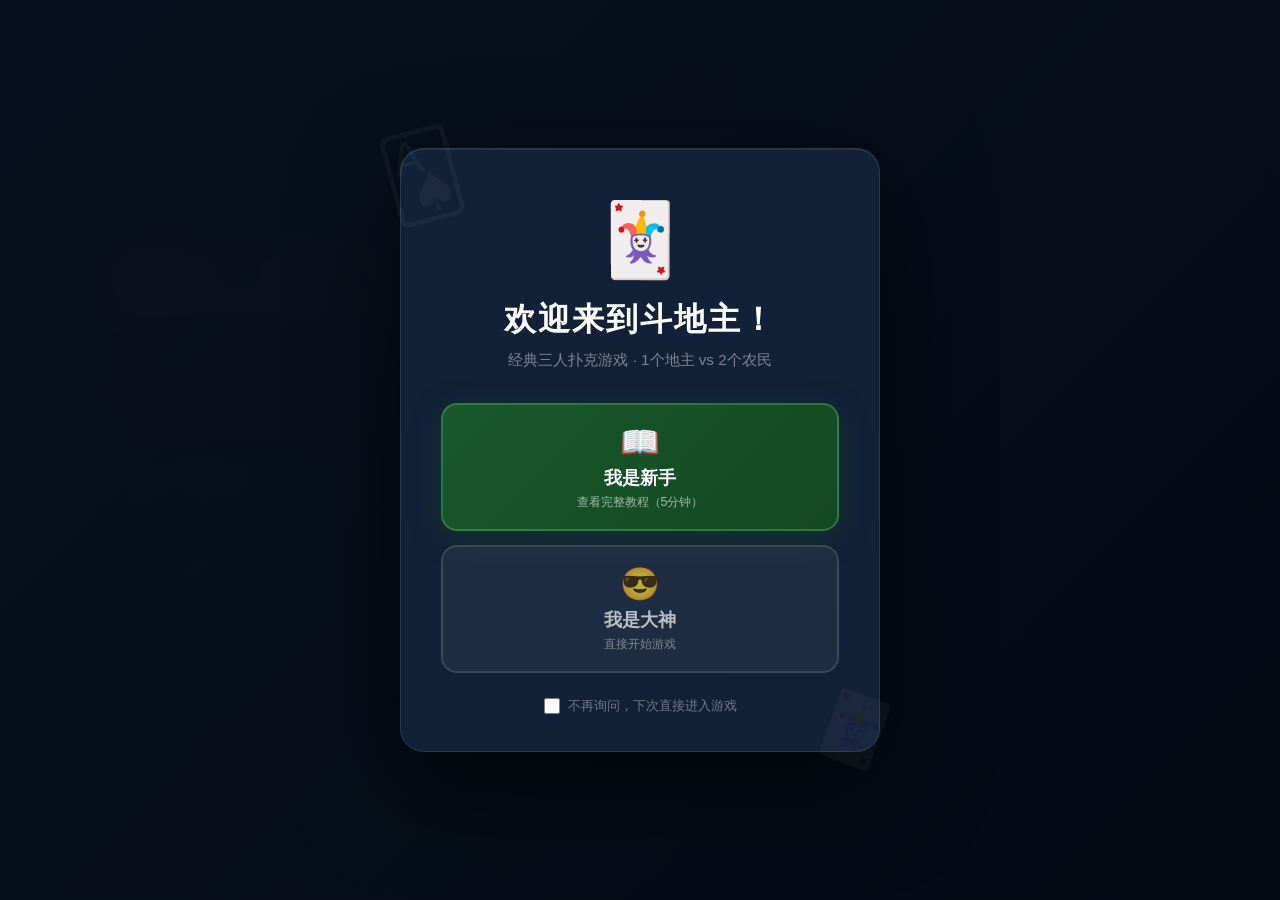
==== app/src/main/assets/nodejs-project/games/doudizhu/index.html @ 761a6880 "Integrate Doudizhu: vite-built client + zero-dep express/ws server + room manager CJS" ====
<!DOCTYPE html>
<html lang="zh-CN">
<head>
    <meta charset="UTF-8">
    <meta name="viewport" content="width=device-width, initial-scale=1.0, viewport-fit=cover">
    <meta name="theme-color" content="#1a5f2a">
    <title>斗地主 - 经典棋牌游戏</title>
    <meta name="description" content="经典三人棋牌斗地主 — 支持人机对战、局域网联机、自定义规则和牌局回放。">
    <link rel="manifest" href="./assets/manifest-C0GG1HZc.json">
    <link rel="apple-touch-icon" href="./assets/icon-192-DEfJDJDE.png">
    <meta name="apple-mobile-web-app-capable" content="yes">
    <meta name="apple-mobile-web-app-status-bar-style" content="black-translucent">
  <script type="module" crossorigin src="./assets/main-BlSk3VQf.js"></script>
  <link rel="stylesheet" crossorigin href="./assets/main-xN5U9kot.css">
</head>
<body data-theme="green">
    <svg class="svg-sprite" aria-hidden="true" focusable="false">
        <symbol id="icon-bot" viewBox="0 0 24 24"><rect x="4" y="6" width="16" height="14" rx="4"/><path d="M12 2v4M8 12h.01M16 12h.01M9 16h6M2 11h2M20 11h2"/></symbol>
        <symbol id="icon-trophy" viewBox="0 0 24 24"><path d="M8 4h8v4a4 4 0 0 1-8 0V4ZM8 6H4v1a4 4 0 0 0 4 4M16 6h4v1a4 4 0 0 1-4 4M12 12v5M8 21h8M9 17h6"/></symbol>
        <symbol id="icon-globe" viewBox="0 0 24 24"><circle cx="12" cy="12" r="9"/><path d="M3 12h18M12 3c2.2 2.5 3.3 5.5 3.3 9S14.2 18.5 12 21c-2.2-2.5-3.3-5.5-3.3-9S9.8 5.5 12 3Z"/></symbol>
        <symbol id="icon-sliders" viewBox="0 0 24 24"><path d="M4 7h5M15 7h5M4 17h3M13 17h7M9 4v6M7 17h6M13 14v6"/></symbol>
        <symbol id="icon-calendar" viewBox="0 0 24 24"><rect x="3" y="5" width="18" height="16" rx="3"/><path d="M8 3v4M16 3v4M3 10h18M8 14h.01M12 14h.01M16 14h.01M8 17h.01M12 17h.01"/></symbol>
        <symbol id="icon-puzzle" viewBox="0 0 24 24"><path d="M14 4a2 2 0 1 0-4 0v2H6v4H4a2 2 0 1 0 0 4h2v4h4v2a2 2 0 1 0 4 0v-2h4v-4h2a2 2 0 1 0 0-4h-2V6h-4V4Z"/></symbol>
        <symbol id="icon-swords" viewBox="0 0 24 24"><path d="m4 20 6-6M14 10l6-6M16 4h4v4M8 20H4v-4M4 4l16 16M16 20h4v-4M8 4H4v4"/></symbol>
        <symbol id="icon-video" viewBox="0 0 24 24"><rect x="3" y="5" width="14" height="14" rx="3"/><path d="m17 10 4-2v8l-4-2M8 9l5 3-5 3V9Z"/></symbol>
        <symbol id="icon-award" viewBox="0 0 24 24"><circle cx="12" cy="9" r="6"/><path d="m8.5 14-1 7 4.5-2 4.5 2-1-7M12 6l.8 1.6 1.7.3-1.2 1.3.3 1.8-1.6-.8-1.6.8.3-1.8-1.2-1.3 1.7-.3L12 6Z"/></symbol>
        <symbol id="icon-target" viewBox="0 0 24 24"><circle cx="11" cy="13" r="8"/><circle cx="11" cy="13" r="4"/><path d="m14 10 7-7M17 3h4v4"/></symbol>
        <symbol id="icon-chart" viewBox="0 0 24 24"><path d="M4 20V10M10 20V4M16 20v-7M22 20V7M2 20h21"/></symbol>
        <symbol id="icon-film" viewBox="0 0 24 24"><rect x="3" y="4" width="18" height="16" rx="2"/><path d="M7 4v16M17 4v16M3 9h4M17 9h4M3 15h4M17 15h4"/></symbol>
        <symbol id="icon-book" viewBox="0 0 24 24"><path d="M4 5a3 3 0 0 1 3-1h5v16H7a3 3 0 0 0-3 1V5ZM20 5a3 3 0 0 0-3-1h-5v16h5a3 3 0 0 1 3 1V5Z"/></symbol>
        <symbol id="icon-settings" viewBox="0 0 24 24"><circle cx="12" cy="12" r="3"/><path d="M19.4 15a1.7 1.7 0 0 0 .3 1.9l.1.1-2.8 2.8-.1-.1a1.7 1.7 0 0 0-1.9-.3 1.7 1.7 0 0 0-1 1.6v.2h-4V21a1.7 1.7 0 0 0-1-1.6 1.7 1.7 0 0 0-1.9.3l-.1.1L4.2 17l.1-.1a1.7 1.7 0 0 0 .3-1.9A1.7 1.7 0 0 0 3 14H3v-4h.1a1.7 1.7 0 0 0 1.6-1 1.7 1.7 0 0 0-.3-1.9L4.2 7 7 4.2l.1.1A1.7 1.7 0 0 0 9 4.6a1.7 1.7 0 0 0 1-1.6V3h4v.1a1.7 1.7 0 0 0 1 1.6 1.7 1.7 0 0 0 1.9-.3l.1-.1L19.8 7l-.1.1a1.7 1.7 0 0 0-.3 1.9 1.7 1.7 0 0 0 1.6 1h.2v4H21a1.7 1.7 0 0 0-1.6 1Z"/></symbol>
        <symbol id="icon-scroll" viewBox="0 0 24 24"><path d="M7 4a3 3 0 0 1 3-2h9v16a4 4 0 0 1-4 4H6a3 3 0 0 1-3-3v-1h12v1a3 3 0 0 0 3 3M7 4v14M10 7h6M10 11h6M10 15h4"/></symbol>
        <symbol id="icon-pause" viewBox="0 0 24 24"><rect x="6" y="4" width="4" height="16" rx="1"/><rect x="14" y="4" width="4" height="16" rx="1"/></symbol>
        <symbol id="icon-volume" viewBox="0 0 24 24"><path d="M11 5 6 9H3v6h3l5 4V5ZM15 9a4 4 0 0 1 0 6M18 6a8 8 0 0 1 0 12"/></symbol>
        <symbol id="icon-volume-off" viewBox="0 0 24 24"><path d="m11 5-5 4H3v6h3l5 4V5ZM16 10l5 5M21 10l-5 5"/></symbol>
        <symbol id="icon-fullscreen" viewBox="0 0 24 24"><path d="M8 3H3v5M16 3h5v5M8 21H3v-5M16 21h5v-5"/></symbol>
        <symbol id="icon-arrow-right" viewBox="0 0 24 24"><path d="M5 12h14M14 7l5 5-5 5"/></symbol>
    </svg>
    <!-- 菜单界面 -->
    <div id="menu-screen" class="screen">
        <div class="menu-bg-decoration"></div>
        <div class="menu-container">
            <!-- 标题区 -->
            <header class="menu-header">
                <div class="menu-title-wrap">
                    <div class="title-icon title-icon--spade">♠</div>
                    <h1 class="game-title">斗地主</h1>
                    <div class="title-icon title-icon--heart">♥</div>
                </div>
                <p class="game-subtitle">经典三人棋牌游戏</p>
                <div class="title-divider"></div>
            </header>

            <!-- 主体内容 -->
            <div class="menu-body">
                <!-- 左侧：游戏模式 -->
                <div class="menu-left">
                    <div class="section-label">游戏模式</div>
                    <div class="mode-cards">
                        <!-- 主模式 -->
                        <button id="btn-ai-mode" class="mode-card mode-card--primary">
                            <div class="mode-card__icon"><svg class="ui-icon" aria-hidden="true"><use href="#icon-bot"></use></svg></div>
                            <div class="mode-card__content">
                                <div class="mode-card__title">人机对战</div>
                                <div class="mode-card__desc">挑战 AI，磨练牌技</div>
                            </div>
                            <div class="mode-card__arrow"><svg class="ui-icon" aria-hidden="true"><use href="#icon-arrow-right"></use></svg></div>
                        </button>

                        <button id="btn-tournament-mode" class="mode-card mode-card--primary mode-card--tournament">
                            <div class="mode-card__icon"><svg class="ui-icon" aria-hidden="true"><use href="#icon-trophy"></use></svg></div>
                            <div class="mode-card__content">
                                <div class="mode-card__title">锦标赛</div>
                                <div class="mode-card__desc">多轮角逐，争夺冠军</div>
                            </div>
                            <div class="mode-card__arrow"><svg class="ui-icon" aria-hidden="true"><use href="#icon-arrow-right"></use></svg></div>
                        </button>

                        <div class="mode-card-row">
                            <button id="btn-lan-mode" class="mode-card mode-card--secondary">
                                <div class="mode-card__icon"><svg class="ui-icon" aria-hidden="true"><use href="#icon-globe"></use></svg></div>
                                <div class="mode-card__content">
                                    <div class="mode-card__title">局域网联机</div>
                                    <div class="mode-card__desc">好友同乐</div>
                                </div>
                            </button>
                            <button id="btn-custom-mode" class="mode-card mode-card--secondary">
                                <div class="mode-card__icon"><svg class="ui-icon" aria-hidden="true"><use href="#icon-sliders"></use></svg></div>
                                <div class="mode-card__content">
                                    <div class="mode-card__title">自定义模式</div>
                                    <div class="mode-card__desc">自由设定</div>
                                </div>
                            </button>
                        </div>

                        <div class="mode-card-row">
                            <button id="btn-daily-challenge" class="mode-card mode-card--accent">
                                <div class="mode-card__icon"><svg class="ui-icon" aria-hidden="true"><use href="#icon-calendar"></use></svg></div>
                                <div class="mode-card__content">
                                    <div class="mode-card__title">每日挑战</div>
                                    <div class="mode-card__desc" id="daily-challenge-desc">今日牌局已就绪</div>
                                </div>
                                <div class="mode-card__arrow"><svg class="ui-icon" aria-hidden="true"><use href="#icon-arrow-right"></use></svg></div>
                            </button>
                        </div>

                        <div class="mode-card-row">
                            <button id="btn-endgame-mode" class="mode-card mode-card--accent">
                                <div class="mode-card__icon"><svg class="ui-icon" aria-hidden="true"><use href="#icon-puzzle"></use></svg></div>
                                <div class="mode-card__content">
                                    <div class="mode-card__title">残局训练</div>
                                    <div class="mode-card__desc" id="endgame-desc">挑战5个经典残局</div>
                                </div>
                                <div class="mode-card__arrow"><svg class="ui-icon" aria-hidden="true"><use href="#icon-arrow-right"></use></svg></div>
                            </button>
                        </div>
                        <div class="mode-card-row">
                            <button id="btn-challenge-mode" class="mode-card mode-card--accent">
                                <div class="mode-card__icon"><svg class="ui-icon" aria-hidden="true"><use href="#icon-swords"></use></svg></div>
                                <div class="mode-card__content">
                                    <div class="mode-card__title">极限挑战</div>
                                    <div class="mode-card__desc" id="challenge-desc">挑战10个极限规则关卡</div>
                                </div>
                                <div class="mode-card__arrow"><svg class="ui-icon" aria-hidden="true"><use href="#icon-arrow-right"></use></svg></div>
                            </button>
                        </div>

                        <div class="mode-card-row mode-card-row--small">
                            <button id="btn-replay" class="mode-card mode-card--ghost">
                                <div class="mode-card__icon"><svg class="ui-icon" aria-hidden="true"><use href="#icon-video"></use></svg></div>
                                <div class="mode-card__title">牌局回放</div>
                            </button>
                            <button id="btn-achievements" class="mode-card mode-card--ghost">
                                <div class="mode-card__icon"><svg class="ui-icon" aria-hidden="true"><use href="#icon-award"></use></svg></div>
                                <div class="mode-card__title">成就系统</div>
                            </button>
                            <button id="btn-season-quests" class="mode-card mode-card--ghost">
                                <div class="mode-card__icon"><svg class="ui-icon" aria-hidden="true"><use href="#icon-target"></use></svg></div>
                                <div class="mode-card__title">赛季任务</div>
                                <span class="quest-badge hidden" id="season-quest-badge"></span>
                            </button>
                            <button id="btn-play-style" class="mode-card mode-card--ghost">
                                <div class="mode-card__icon"><svg class="ui-icon" aria-hidden="true"><use href="#icon-chart"></use></svg></div>
                                <div class="mode-card__title">牌风分析</div>
                            </button>
                            <button id="btn-workshop" class="mode-card mode-card--ghost">
                                <div class="mode-card__icon"><svg class="ui-icon" aria-hidden="true"><use href="#icon-film"></use></svg></div>
                                <div class="mode-card__title">牌谱工坊</div>
                            </button>
                            <button id="btn-tutorial" class="mode-card mode-card--ghost">
                                <div class="mode-card__icon"><svg class="ui-icon" aria-hidden="true"><use href="#icon-book"></use></svg></div>
                                <div class="mode-card__title">新手教程</div>
                            </button>
                        </div>
                    </div>
                </div>

                <!-- 右侧：统计面板 -->
                <div class="menu-right">
                    <div class="stats-panel-wrap">
                        <!-- JS 动态插入 .stats-panel -->
                    </div>
                </div>
            </div>

            <!-- 底部：设置 + 公告 + 版本 -->
            <footer class="menu-footer">
                <div class="menu-footer-left">
                    <button id="btn-settings" class="btn-settings-float" aria-label="设置">
                        <svg class="ui-icon" aria-hidden="true"><use href="#icon-settings"></use></svg>
                        <span>设置</span>
                    </button>
                    <button id="btn-changelog" class="btn-changelog-float" aria-label="更新日志">
                        <svg class="ui-icon" aria-hidden="true"><use href="#icon-scroll"></use></svg>
                        <span>更新</span>
                    </button>
                </div>
                <span class="version-info">v1.2.49</span>
            </footer>
        </div>
    </div>

    <!-- 设置面板（覆盖层） -->
    <div id="settings-overlay" class="hidden" role="dialog" aria-modal="true" aria-labelledby="settings-title">
        <div class="settings-modal">
            <div class="settings-header">
                <h2 id="settings-title">游戏设置</h2>
                <button id="btn-close-settings" class="btn-close" aria-label="关闭设置">✕</button>
            </div>
            <div class="settings-search-wrap">
                <div class="settings-search">
                    <span class="settings-search-icon">🔍</span>
                    <input type="text" id="settings-search-input" placeholder="搜索设置..." autocomplete="off" aria-label="搜索设置">
                    <button class="settings-search-clear" id="settings-search-clear" type="button" aria-label="清空设置搜索">✕</button>
                    <span class="settings-search-match-count" id="settings-search-count"></span>
                </div>
            </div>
            <div class="settings-panel">
                <!-- 基础设置 -->
                <div class="settings-section-title" data-icon="basic">基础设置</div>
                <div class="settings-grid">
                    <label class="setting-row">玩家名称
                        <input type="text" id="player-name" placeholder="输入昵称" maxlength="12" value="玩家">
                    </label>
                    <label class="setting-row">AI难度
                        <select id="difficulty">
                            <option value="easy">简单</option>
                            <option value="normal" selected>普通</option>
                            <option value="hard">困难</option>
                        </select>
                    </label>
                    <label class="setting-row">牌桌主题
                        <select id="theme">
                            <option value="green" selected>经典绿</option>
                            <option value="redwood">红木</option>
                            <option value="night">夜空蓝</option>
                            <option value="ocean">海洋</option>
                            <option value="autumn">秋日</option>
                            <option value="purple">紫晶</option>
                        </select>
                    </label>
                    <label class="setting-row">局数
                        <select id="match-rounds">
                            <option value="1" selected>1局</option>
                            <option value="2">2局</option>
                            <option value="3">3局</option>
                            <option value="4">4局</option>
                            <option value="8">8局</option>
                            <option value="16">16局</option>
                        </select>
                    </label>
                </div>

                <!-- 音频设置 -->
                <div class="settings-section-title" data-icon="audio">音频</div>
                <div class="volume-control" data-search="音量 背景音乐 bgm">
                    <label for="cfg-bgm-volume">背景音乐</label>
                    <input type="range" class="settings-slider-input" id="cfg-bgm-volume" min="0" max="1" step="0.1" value="0.5" aria-describedby="cfg-bgm-volume-value">
                    <output class="volume-value" id="cfg-bgm-volume-value" for="cfg-bgm-volume">50%</output>
                </div>
                <div class="volume-control" data-search="音量 音效 sfx">
                    <label for="cfg-sfx-volume">操作音效</label>
                    <input type="range" class="settings-slider-input" id="cfg-sfx-volume" min="0" max="1" step="0.1" value="0.5" aria-describedby="cfg-sfx-volume-value">
                    <output class="volume-value" id="cfg-sfx-volume-value" for="cfg-sfx-volume">50%</output>
                </div>
                <div class="settings-grid settings-grid--spaced">
                    <label class="setting-row">背景音乐
                        <select data-setting="bgmTrack">
                            <option value="default">默认</option>
                            <option value="calm">舒缓</option>
                            <option value="intense">紧张</option>
                            <option value="none">静音</option>
                        </select>
                    </label>
                </div>
                <div class="settings-toggles settings-toggles--spaced">
                    <label class="toggle-switch-wrap">
                        <input type="checkbox"  data-setting="bgmEnabled" checked>
                        <span class="toggle-switch-track"></span>
                        <span class="toggle-switch-label">BGM开关</span>
                    </label>
                    <label class="toggle-switch-wrap">
                        <input type="checkbox"  data-setting="sfxEnabled" checked>
                        <span class="toggle-switch-track"></span>
                        <span class="toggle-switch-label">SFX开关</span>
                    </label>
                    <label class="toggle-switch-wrap">
                        <input type="checkbox"  data-setting="enableDealSound" checked>
                        <span class="toggle-switch-track"></span>
                        <span class="toggle-switch-label">发牌音效</span>
                    </label>
                    <label class="toggle-switch-wrap">
                        <input type="checkbox"  data-setting="enablePlaySound" checked>
                        <span class="toggle-switch-track"></span>
                        <span class="toggle-switch-label">出牌音效</span>
                    </label>
                    <label class="toggle-switch-wrap">
                        <input type="checkbox"  data-setting="enableCallSound" checked>
                        <span class="toggle-switch-track"></span>
                        <span class="toggle-switch-label">叫分音效</span>
                    </label>
                    <label class="toggle-switch-wrap">
                        <input type="checkbox"  data-setting="enableBombSound" checked>
                        <span class="toggle-switch-track"></span>
                        <span class="toggle-switch-label">炸弹音效</span>
                    </label>
                    <label class="toggle-switch-wrap">
                        <input type="checkbox"  data-setting="enableWinSound" checked>
                        <span class="toggle-switch-track"></span>
                        <span class="toggle-switch-label">胜利音效</span>
                    </label>
                    <label class="toggle-switch-wrap">
                        <input type="checkbox"  data-setting="enableTickSound" checked>
                        <span class="toggle-switch-track"></span>
                        <span class="toggle-switch-label">倒计时滴答</span>
                    </label>
                </div>

                <!-- 游戏规则（公平性关键：局前确定，局中锁定）-->
                <details class="advanced-settings">
                    <summary>游戏规则 ⚖️</summary>
                    <div class="settings-grid">
                        <label class="setting-row">叫分模式
                            <select data-setting="callMode">
                                <option value="score" selected>叫分（1-3分）</option>
                                <option value="grab">抢地主</option>
                            </select>
                        </label>
                        <label class="setting-row">底分
                            <select data-setting="baseScore">
                                <option value="1">1分</option>
                                <option value="2">2分</option>
                                <option value="5">5分</option>
                                <option value="10">10分</option>
                            </select>
                        </label>
                        <label class="setting-row">倍数
                            <select data-setting="scoreMultiplier">
                                <option value="1">1x</option>
                                <option value="2">2x</option>
                                <option value="3">3x</option>
                                <option value="5">5x</option>
                                <option value="10">10x</option>
                            </select>
                        </label>
                        <label class="setting-row">倒计时开关
                            <select data-setting="timerEnabled">
                                <option value="true" selected>开启</option>
                                <option value="false">关闭</option>
                            </select>
                        </label>
                        <label class="setting-row">出牌时限
                            <select data-setting="timerSeconds">
                                <option value="10">10秒</option>
                                <option value="15">15秒</option>
                                <option value="20">20秒</option>
                                <option value="30" selected>30秒</option>
                                <option value="45">45秒</option>
                                <option value="60">60秒</option>
                                <option value="90">90秒</option>
                                <option value="120">120秒</option>
                            </select>
                        </label>
                        <label class="setting-row">AI思考时间
                            <select data-setting="aiThinkTime">
                                <option value="0">即时</option>
                                <option value="500">0.5秒</option>
                                <option value="800">0.8秒</option>
                                <option value="1000" selected>1秒</option>
                                <option value="1500">1.5秒</option>
                                <option value="2000">2秒</option>
                                <option value="3000">3秒</option>
                                <option value="5000">5秒</option>
                            </select>
                        </label>
                        <label class="setting-row">先手规则
                            <select data-setting="firstPlayer">
                                <option value="random" selected>轮庄</option>
                                <option value="winner">上局赢家</option>
                                <option value="landlord">固定地主位</option>
                            </select>
                        </label>
                        <label class="setting-row">大小王规则
                            <select data-setting="jokerRule">
                                <option value="standard" selected>标准（火箭最大）</option>
                                <option value="split" disabled>可拆分使用（实验性）</option>
                                <option value="disabled">禁用大小王</option>
                            </select>
                        </label>
                        <label class="setting-row">炸弹规则
                            <select data-setting="bombRule">
                                <option value="standard" selected>标准（4张同点）</option>
                                <option value="soft" disabled>软炸弹（可带牌/实验性）</option>
                                <option value="strict">严格（仅限4张）</option>
                            </select>
                        </label>
                        <label class="setting-row">游戏速度
                            <select id="game-speed">
                                <option value="0.7">慢速</option>
                                <option value="1.0" selected>正常</option>
                                <option value="1.5">快速</option>
                                <option value="2.0">极速</option>
                            </select>
                        </label>
                    </div>
                    <div class="settings-toggles">
                        <label class="toggle-switch-wrap">
                        <input type="checkbox"  data-setting="laiziEnabled">
                        <span class="toggle-switch-track"></span>
                        <span class="toggle-switch-label">癞子模式（百变牌）</span>
                    </label>
                        <label class="toggle-switch-wrap">
                        <input type="checkbox"  data-setting="allowSpring" checked>
                        <span class="toggle-switch-track"></span>
                        <span class="toggle-switch-label">春天加倍</span>
                    </label>
                        <label class="toggle-switch-wrap">
                        <input type="checkbox"  data-setting="allowAntiSpring" checked>
                        <span class="toggle-switch-track"></span>
                        <span class="toggle-switch-label">反春天加倍</span>
                    </label>
                        <label class="toggle-switch-wrap">
                        <input type="checkbox"  data-setting="bombDoubles" checked>
                        <span class="toggle-switch-track"></span>
                        <span class="toggle-switch-label">炸弹翻倍</span>
                    </label>
                        <label class="toggle-switch-wrap">
                        <input type="checkbox"  data-setting="rocketDoubles" checked>
                        <span class="toggle-switch-track"></span>
                        <span class="toggle-switch-label">火箭翻倍</span>
                    </label>
                        <label class="toggle-switch-wrap">
                        <input type="checkbox"  data-setting="strictRules" checked>
                        <span class="toggle-switch-track"></span>
                        <span class="toggle-switch-label">严格规则模式</span>
                    </label>
                    </div>
                    <p class="settings-fairness-note">⚖️ 以上规则在开始游戏后锁定，保证对局公平</p>
                </details>

                <!-- 游戏变体 -->
                <details class="advanced-settings">
                    <summary>游戏变体 ⚖️</summary>
                    <div class="settings-toggles">
                        <label class="toggle-switch-wrap">
                        <input type="checkbox"  data-setting="showCards">
                        <span class="toggle-switch-track"></span>
                        <span class="toggle-switch-label">明牌（所有人手牌可见）</span>
                    </label>
                        <!-- exchangeThree 未实现，暂时隐藏 -->
                        <label class="toggle-switch-wrap" style="display:none">
                        <input type="checkbox"  data-setting="exchangeThree">
                        <span class="toggle-switch-track"></span>
                        <span class="toggle-switch-label">换三张（开局互换）</span>
                    </label>
                        <label class="toggle-switch-wrap">
                        <input type="checkbox"  data-setting="noShuffle">
                        <span class="toggle-switch-track"></span>
                        <span class="toggle-switch-label">不洗牌模式</span>
                    </label>
                        <label class="toggle-switch-wrap">
                        <input type="checkbox"  data-setting="bottomVisible">
                        <span class="toggle-switch-track"></span>
                        <span class="toggle-switch-label">底牌始终可见</span>
                    </label>
                        <label class="toggle-switch-wrap">
                        <input type="checkbox"  data-setting="mustPlay">
                        <span class="toggle-switch-track"></span>
                        <span class="toggle-switch-label">有牌必出</span>
                    </label>
                        <label class="toggle-switch-wrap">
                        <input type="checkbox"  data-setting="allowPassOnFirst" checked>
                        <span class="toggle-switch-track"></span>
                        <span class="toggle-switch-label">首家允许pass</span>
                    </label>
                        <label class="toggle-switch-wrap">
                        <input type="checkbox"  data-setting="allowTripleWithSingle" checked>
                        <span class="toggle-switch-track"></span>
                        <span class="toggle-switch-label">三带一</span>
                    </label>
                        <label class="toggle-switch-wrap">
                        <input type="checkbox"  data-setting="allowTripleWithPair" checked>
                        <span class="toggle-switch-track"></span>
                        <span class="toggle-switch-label">三带一对</span>
                    </label>
                        <label class="toggle-switch-wrap">
                        <input type="checkbox"  data-setting="allowAirplaneWithWings" checked>
                        <span class="toggle-switch-track"></span>
                        <span class="toggle-switch-label">飞机带翅膀</span>
                    </label>
                        <label class="toggle-switch-wrap">
                        <input type="checkbox"  data-setting="bombAsRocket">
                        <span class="toggle-switch-track"></span>
                        <span class="toggle-switch-label">四王炸算火箭</span>
                    </label>
                    </div>
                    <p class="settings-fairness-note">⚖️ 变体规则在开始游戏后锁定</p>
                </details>

                <!-- AI 行为 -->
                <details class="advanced-settings">
                    <summary>AI 行为</summary>
                    <div class="settings-grid">
                        <label class="setting-row">叫分策略
                            <select data-setting="aiCallStrategy">
                                <option value="conservative">保守</option>
                                <option value="balanced" selected>平衡</option>
                                <option value="aggressive">激进</option>
                                <option value="random">随机</option>
                            </select>
                        </label>
                        <label class="setting-row">出牌风格
                            <select data-setting="aiPlayStyle">
                                <option value="conservative">保守</option>
                                <option value="balanced" selected>平衡</option>
                                <option value="aggressive">激进</option>
                                <option value="random">随机</option>
                            </select>
                        </label>
                        <label class="setting-row">记牌水平
                            <select data-setting="aiMemoryLevel">
                                <option value="none">不记牌</option>
                                <option value="basic" selected>基础记牌</option>
                                <option value="perfect">完美记牌</option>
                            </select>
                        </label>
                        <label class="setting-row">合作程度
                            <select data-setting="aiCooperation">
                                <option value="none">独立作战</option>
                                <option value="basic" selected>基础配合</option>
                                <option value="perfect">完美配合</option>
                            </select>
                        </label>
                    </div>
                    <div class="settings-slider-list">
                        <label class="setting-slider">
                        <span class="slider-label-row">虚张声势概率<span class="setting-value-output" data-setting-output="aiBluffRate"></span></span>
                            <input type="range" class="settings-slider-input" min="0" max="50" step="5" data-setting="aiBluffRate" value="10">
                        </label>
                        <label class="setting-slider">
                        <span class="slider-label-row">风险容忍度<span class="setting-value-output" data-setting-output="aiRiskTolerance"></span></span>
                            <input type="range" class="settings-slider-input" min="0" max="100" step="10" data-setting="aiRiskTolerance" value="50">
                        </label>
                        <label class="setting-slider">
                        <span class="slider-label-row">AI难度缩放<span class="setting-value-output" data-setting-output="aiDifficultyScale"></span></span>
                            <input type="range" class="settings-slider-input" min="0.5" max="2.0" step="0.1" data-setting="aiDifficultyScale" value="1.0">
                        </label>
                        <label class="setting-slider">
                        <span class="slider-label-row">AI表情频率<span class="setting-value-output" data-setting-output="aiEmoteRate"></span></span>
                            <input type="range" class="settings-slider-input" min="0" max="100" step="10" data-setting="aiEmoteRate" value="30">
                        </label>
                    </div>
                    <div class="settings-toggles">
                        <label class="toggle-switch-wrap">
                        <input type="checkbox"  data-setting="aiUseHint" checked>
                        <span class="toggle-switch-track"></span>
                        <span class="toggle-switch-label">AI使用提示系统</span>
                    </label>
                    </div>
                </details>

                <!-- 视觉设置 -->
                <details class="advanced-settings">
                    <summary>视觉</summary>
                    <div class="settings-grid">
                        <label class="setting-row">界面密度
                            <select data-setting="uiDensity">
                                <option value="comfortable">舒适</option>
                                <option value="compact">紧凑</option>
                                <option value="spacious">宽松</option>
                            </select>
                        </label>
                        <label class="setting-row">卡牌风格
                            <select data-setting="cardStyle">
                                <option value="modern">现代</option>
                                <option value="classic">经典</option>
                                <option value="minimal">极简</option>
                            </select>
                        </label>
                        <label class="setting-row">卡牌背面
                            <select data-setting="cardBackStyle">
                                <option value="classic">经典蓝</option>
                                <option value="red">中国红</option>
                                <option value="pattern">几何纹</option>
                                <option value="minimal">纯色</option>
                            </select>
                        </label>
                        <label class="setting-row">字体大小
                            <select data-setting="fontSize">
                                <option value="small">小</option>
                                <option value="medium" selected>中</option>
                                <option value="large">大</option>
                            </select>
                        </label>
                        <label class="setting-row">对手牌显示
                            <select data-setting="opponentCards">
                                <option value="count">只显示数量</option>
                                <option value="stack">小牌堆</option>
                                <option value="spread">展开牌背</option>
                            </select>
                        </label>
                        <label class="setting-row">手牌排列
                            <select data-setting="handArrangement">
                                <option value="fan">扇形</option>
                                <option value="straight">直线</option>
                                <option value="stack">堆叠</option>
                            </select>
                        </label>
                        <label class="setting-row">出牌排列
                            <select data-setting="playedCardArrangement">
                                <option value="straight">直线</option>
                                <option value="arc">弧线</option>
                                <option value="fan">扇形</option>
                            </select>
                        </label>
                    </div>
                    <div class="settings-slider-list">
                        <label class="setting-slider">
                        <span class="slider-label-row">卡牌圆角<span class="setting-value-output" data-setting-output="cardCornerRadius"></span></span>
                            <input type="range" class="settings-slider-input" min="0" max="16" step="1" data-setting="cardCornerRadius" value="8">
                        </label>
                        <label class="setting-slider">
                        <span class="slider-label-row">卡牌边框<span class="setting-value-output" data-setting-output="cardBorderWidth"></span></span>
                            <input type="range" class="settings-slider-input" min="0" max="3" step="0.5" data-setting="cardBorderWidth" value="1">
                        </label>
                    </div>
                    <div class="settings-toggles">
                        <label class="toggle-switch-wrap">
                        <input type="checkbox"  data-setting="showTableAura" checked>
                        <span class="toggle-switch-track"></span>
                        <span class="toggle-switch-label">牌桌光晕</span>
                    </label>
                        <label class="toggle-switch-wrap">
                        <input type="checkbox"  data-setting="darkMode">
                        <span class="toggle-switch-track"></span>
                        <span class="toggle-switch-label">深色模式</span>
                    </label>
                        <label class="toggle-switch-wrap">
                        <input type="checkbox"  data-setting="highContrast">
                        <span class="toggle-switch-track"></span>
                        <span class="toggle-switch-label">高对比度</span>
                    </label>
                        <label class="toggle-switch-wrap">
                        <input type="checkbox"  data-setting="colorblindMode">
                        <span class="toggle-switch-track"></span>
                        <span class="toggle-switch-label">色盲友好</span>
                    </label>
                    </div>
                    <div class="settings-grid settings-grid--spaced-sm">
                        <label class="setting-row">色盲类型
                            <select data-setting="colorblindType">
                                <option value="none" selected>无</option>
                                <option value="deuteranopia">红绿色盲</option>
                                <option value="tritanopia">蓝黄色盲</option>
                                <option value="achromatopsia">全色盲</option>
                            </select>
                        </label>
                    </div>
                </details>

                <!-- 布局设置 -->
                <details class="advanced-settings">
                    <summary>布局</summary>
                    <div class="settings-slider-list">
                        <label class="setting-slider">
                        <span class="slider-label-row">牌桌缩放<span class="setting-value-output" data-setting-output="tableScale"></span></span>
                            <input type="range" class="settings-slider-input" min="0.85" max="1.15" step="0.05" data-setting="tableScale" value="1">
                        </label>
                        <label class="setting-slider">
                        <span class="slider-label-row">手牌大小<span class="setting-value-output" data-setting-output="cardScale"></span></span>
                            <input type="range" class="settings-slider-input" min="0.7" max="1" step="0.05" data-setting="cardScale" value="1">
                        </label>
                        <label class="setting-slider">
                        <span class="slider-label-row">出牌大小<span class="setting-value-output" data-setting-output="playedCardScale"></span></span>
                            <input type="range" class="settings-slider-input" min="0.8" max="1.15" step="0.05" data-setting="playedCardScale" value="1">
                        </label>
                        <label class="setting-slider">
                        <span class="slider-label-row">回放牌大小<span class="setting-value-output" data-setting-output="replayCardScale"></span></span>
                            <input type="range" class="settings-slider-input" min="0.85" max="1.35" step="0.05" data-setting="replayCardScale" value="1">
                        </label>
                        <label class="setting-slider">
                        <span class="slider-label-row">出牌重叠<span class="setting-value-output" data-setting-output="playedOverlap"></span></span>
                            <input type="range" class="settings-slider-input" min="6" max="28" step="1" data-setting="playedOverlap" value="16">
                        </label>
                        <label class="setting-slider">
                        <span class="slider-label-row">选牌上浮<span class="setting-value-output" data-setting-output="selectedLift"></span></span>
                            <input type="range" class="settings-slider-input" min="4" max="24" step="1" data-setting="selectedLift" value="8">
                        </label>
                        <label class="setting-slider">
                        <span class="slider-label-row">悬停上浮<span class="setting-value-output" data-setting-output="hoverLift"></span></span>
                            <input type="range" class="settings-slider-input" min="0" max="16" step="1" data-setting="hoverLift" value="5">
                        </label>
                        <label class="setting-slider">
                        <span class="slider-label-row">面板透明度<span class="setting-value-output" data-setting-output="panelOpacity"></span></span>
                            <input type="range" class="settings-slider-input" min="45" max="95" step="5" data-setting="panelOpacity" value="80">
                        </label>
                    </div>
                </details>

                <!-- 动画与特效 -->
                <details class="advanced-settings">
                    <summary>动画与特效</summary>
                    <div class="settings-grid">
                        <label class="setting-row">动画强度
                            <select data-setting="animationLevel">
                                <option value="none">关闭</option>
                                <option value="reduced">轻量</option>
                                <option value="normal" selected>正常</option>
                                <option value="fancy">华丽</option>
                            </select>
                        </label>
                        <label class="setting-row">粒子效果
                            <select data-setting="particleIntensity">
                                <option value="none">关闭</option>
                                <option value="low">少量</option>
                                <option value="normal" selected>正常</option>
                                <option value="high">大量</option>
                            </select>
                        </label>
                        <label class="setting-row">屏幕震动
                            <select data-setting="screenShakeIntensity">
                                <option value="none">关闭</option>
                                <option value="low">轻微</option>
                                <option value="normal" selected>正常</option>
                                <option value="high">强烈</option>
                            </select>
                        </label>
                        <label class="setting-row">浮动文字
                            <select data-setting="floatingTextSize">
                                <option value="small">小</option>
                                <option value="normal" selected>正常</option>
                                <option value="large">大</option>
                            </select>
                        </label>
                        <label class="setting-row">阴影强度
                            <select data-setting="shadowIntensity">
                                <option value="none">无</option>
                                <option value="low">轻</option>
                                <option value="normal" selected>正常</option>
                                <option value="high">重</option>
                            </select>
                        </label>
                        <label class="setting-row">光效强度
                            <select data-setting="glowIntensity">
                                <option value="none">无</option>
                                <option value="low">轻</option>
                                <option value="normal" selected>正常</option>
                                <option value="high">强</option>
                            </select>
                        </label>
                        <label class="setting-row">胜利特效
                            <select data-setting="winEffectLevel">
                                <option value="none">无</option>
                                <option value="low">简单</option>
                                <option value="normal" selected>标准</option>
                                <option value="high">豪华</option>
                            </select>
                        </label>
                        <label class="setting-row">炸弹特效
                            <select data-setting="bombEffectLevel">
                                <option value="none">无</option>
                                <option value="low">简单</option>
                                <option value="normal" selected>标准</option>
                                <option value="high">震撼</option>
                            </select>
                        </label>
                    </div>
                    <div class="settings-slider-list">
                        <label class="setting-slider">
                        <span class="slider-label-row">动画速度<span class="setting-value-output" data-setting-output="animSpeed"></span></span>
                            <input type="range" class="settings-slider-input" min="0.5" max="2.0" step="0.1" data-setting="animSpeed" value="1.0">
                        </label>
                        <label class="setting-slider">
                        <span class="slider-label-row">过渡速度<span class="setting-value-output" data-setting-output="transitionSpeed"></span></span>
                            <input type="range" class="settings-slider-input" min="0.3" max="2.0" step="0.1" data-setting="transitionSpeed" value="1.0">
                        </label>
                        <label class="setting-slider">
                        <span class="slider-label-row">发牌节奏<span class="setting-value-output" data-setting-output="cardEnterStagger"></span></span>
                            <input type="range" class="settings-slider-input" min="0" max="60" step="5" data-setting="cardEnterStagger" value="30">
                        </label>
                        <label class="setting-slider">
                        <span class="slider-label-row">粒子数量<span class="setting-value-output" data-setting-output="particleCount"></span></span>
                            <input type="range" class="settings-slider-input" min="0" max="200" step="10" data-setting="particleCount" value="50">
                        </label>
                        <label class="setting-slider">
                        <span class="slider-label-row">连击播报阈值<span class="setting-value-output" data-setting-output="comboAnnounce"></span></span>
                            <input type="range" class="settings-slider-input" min="2" max="10" step="1" data-setting="comboAnnounce" value="2">
                        </label>
                    </div>
                </details>

                <!-- 交互操作 -->
                <details class="advanced-settings">
                    <summary>交互操作</summary>
                    <div class="settings-toggles">
                        <label class="toggle-switch-wrap">
                        <input type="checkbox"  data-setting="clickToSelect" checked>
                        <span class="toggle-switch-track"></span>
                        <span class="toggle-switch-label">单击选牌</span>
                    </label>
                        <label class="toggle-switch-wrap">
                        <input type="checkbox"  data-setting="doubleClickToPlay">
                        <span class="toggle-switch-track"></span>
                        <span class="toggle-switch-label">双击出牌</span>
                    </label>
                        <label class="toggle-switch-wrap">
                        <input type="checkbox"  data-setting="spaceConfirm" checked>
                        <span class="toggle-switch-track"></span>
                        <span class="toggle-switch-label">空格确认出牌</span>
                    </label>
                        <label class="toggle-switch-wrap">
                        <input type="checkbox"  data-setting="autoHint" checked>
                        <span class="toggle-switch-track"></span>
                        <span class="toggle-switch-label">自动提示可出牌</span>
                    </label>
                        <label class="toggle-switch-wrap">
                        <input type="checkbox"  data-setting="smartDiscard" checked>
                        <span class="toggle-switch-track"></span>
                        <span class="toggle-switch-label">智能弃牌纠正</span>
                    </label>
                        <label class="toggle-switch-wrap">
                        <input type="checkbox"  data-setting="playConfirm">
                        <span class="toggle-switch-track"></span>
                        <span class="toggle-switch-label">出牌前确认</span>
                    </label>
                        <label class="toggle-switch-wrap">
                        <input type="checkbox"  data-setting="passConfirm">
                        <span class="toggle-switch-track"></span>
                        <span class="toggle-switch-label">不出需确认</span>
                    </label>
                        <label class="toggle-switch-wrap">
                        <input type="checkbox"  data-setting="confirmOnBomb">
                        <span class="toggle-switch-track"></span>
                        <span class="toggle-switch-label">炸弹前确认</span>
                    </label>
                        <label class="toggle-switch-wrap">
                        <input type="checkbox"  data-setting="showShortcuts" checked>
                        <span class="toggle-switch-track"></span>
                        <span class="toggle-switch-label">快捷键提示</span>
                    </label>
                        <label class="toggle-switch-wrap">
                        <input type="checkbox"  data-setting="oneClickPlay">
                        <span class="toggle-switch-track"></span>
                        <span class="toggle-switch-label">一键出牌</span>
                    </label>
                        <label class="toggle-switch-wrap">
                        <input type="checkbox"  data-setting="rightClickCancel" checked>
                        <span class="toggle-switch-track"></span>
                        <span class="toggle-switch-label">右键取消选牌</span>
                    </label>
                        <label class="toggle-switch-wrap">
                        <input type="checkbox"  data-setting="wheelZoom" checked>
                        <span class="toggle-switch-track"></span>
                        <span class="toggle-switch-label">Ctrl/⌘滚轮缩放</span>
                    </label>
                        <label class="toggle-switch-wrap">
                        <input type="checkbox"  data-setting="autoArrange" checked>
                        <span class="toggle-switch-track"></span>
                        <span class="toggle-switch-label">自动整理手牌</span>
                    </label>
                        <label class="toggle-switch-wrap">
                        <input type="checkbox"  data-setting="autoSortAfterPlay">
                        <span class="toggle-switch-track"></span>
                        <span class="toggle-switch-label">出牌后自动排序</span>
                    </label>
                        <label class="toggle-switch-wrap">
                        <input type="checkbox"  data-setting="stickySelection">
                        <span class="toggle-switch-track"></span>
                        <span class="toggle-switch-label">粘滞选牌</span>
                    </label>
                        <label class="toggle-switch-wrap">
                        <input type="checkbox"  data-setting="showPlayPreview" checked>
                        <span class="toggle-switch-track"></span>
                        <span class="toggle-switch-label">显示出牌预览</span>
                    </label>
                        <label class="toggle-switch-wrap">
                        <input type="checkbox"  data-setting="gestureEnabled" checked>
                        <span class="toggle-switch-track"></span>
                        <span class="toggle-switch-label">触摸手势</span>
                    </label>
                        <label class="toggle-switch-wrap">
                        <input type="checkbox"  data-setting="swipeToSelect" checked>
                        <span class="toggle-switch-track"></span>
                        <span class="toggle-switch-label">滑动选牌</span>
                    </label>
                        <label class="toggle-switch-wrap">
                        <input type="checkbox"  data-setting="longPressHint">
                        <span class="toggle-switch-track"></span>
                        <span class="toggle-switch-label">长按牌型提示</span>
                    </label>
                        <label class="toggle-switch-wrap">
                        <input type="checkbox"  data-setting="hapticEnabled" checked>
                        <span class="toggle-switch-track"></span>
                        <span class="toggle-switch-label">触觉反馈</span>
                    </label>
                    </div>
                    <div class="settings-slider-list">
                        <label class="setting-slider">
                        <span class="slider-label-row">拖选灵敏度<span class="setting-value-output" data-setting-output="dragThreshold"></span></span>
                            <input type="range" class="settings-slider-input" min="2" max="18" step="1" data-setting="dragThreshold" value="7">
                        </label>
                    </div>
                </details>

                <!-- 辅助功能 -->
                <details class="advanced-settings">
                    <summary>辅助功能</summary>
                    <div class="settings-grid">
                        <label class="setting-row">提示详细度
                            <select data-setting="hintDetail">
                                <option value="none">仅高亮</option>
                                <option value="type" selected>显示牌型</option>
                                <option value="full">牌型+牌名</option>
                            </select>
                        </label>
                        <label class="setting-row">手牌排序
                            <select data-setting="sortOrder">
                                <option value="value" selected>标准点数</option>
                                <option value="suit">按花色</option>
                            </select>
                        </label>
                    </div>
                    <div class="settings-toggles">
                        <label class="toggle-switch-wrap">
                        <input type="checkbox"  data-setting="showTutorial" checked>
                        <span class="toggle-switch-track"></span>
                        <span class="toggle-switch-label">新手引导</span>
                    </label>
                        <label class="toggle-switch-wrap">
                        <input type="checkbox"  data-setting="autoOpenTracker">
                        <span class="toggle-switch-track"></span>
                        <span class="toggle-switch-label">自动打开记牌器</span>
                    </label>
                        <label class="toggle-switch-wrap">
                        <input type="checkbox"  data-setting="autoOpenHistory">
                        <span class="toggle-switch-track"></span>
                        <span class="toggle-switch-label">自动打开出牌历史</span>
                    </label>
                        <label class="toggle-switch-wrap">
                        <input type="checkbox"  data-setting="showRemainingCount" checked>
                        <span class="toggle-switch-track"></span>
                        <span class="toggle-switch-label">显示剩余牌数</span>
                    </label>
                        <label class="toggle-switch-wrap">
                        <input type="checkbox"  data-setting="showWinProbability">
                        <span class="toggle-switch-track"></span>
                        <span class="toggle-switch-label">显示胜率估算</span>
                    </label>
                        <label class="toggle-switch-wrap">
                        <input type="checkbox"  data-setting="showBestMove">
                        <span class="toggle-switch-track"></span>
                        <span class="toggle-switch-label">显示推荐出牌</span>
                    </label>
                        <label class="toggle-switch-wrap">
                        <input type="checkbox"  data-setting="handAnalysis">
                        <span class="toggle-switch-track"></span>
                        <span class="toggle-switch-label">手牌分析面板</span>
                    </label>
                        <label class="toggle-switch-wrap">
                        <input type="checkbox"  data-setting="showOpponentTendency">
                        <span class="toggle-switch-track"></span>
                        <span class="toggle-switch-label">显示对手倾向</span>
                    </label>
                        <label class="toggle-switch-wrap">
                        <input type="checkbox"  data-setting="showDangerCards">
                        <span class="toggle-switch-track"></span>
                        <span class="toggle-switch-label">标记危险牌</span>
                    </label>
                        <label class="toggle-switch-wrap">
                        <input type="checkbox"  data-setting="highlightPlayable" checked>
                        <span class="toggle-switch-track"></span>
                        <span class="toggle-switch-label">高亮可出牌</span>
                    </label>
                        <label class="toggle-switch-wrap">
                        <input type="checkbox"  data-setting="showPatternName" checked>
                        <span class="toggle-switch-track"></span>
                        <span class="toggle-switch-label">显示牌型名称</span>
                    </label>
                        <label class="toggle-switch-wrap">
                        <input type="checkbox"  data-setting="showPlayerStats">
                        <span class="toggle-switch-track"></span>
                        <span class="toggle-switch-label">显示玩家统计</span>
                    </label>
                        <label class="toggle-switch-wrap">
                        <input type="checkbox"  data-setting="showOpponentCall" checked>
                        <span class="toggle-switch-track"></span>
                        <span class="toggle-switch-label">显示对手叫分</span>
                    </label>
                    </div>
                </details>

                <!-- 面板开关 -->
                <details class="advanced-settings">
                    <summary>面板开关</summary>
                    <div class="settings-toggles">
                        <label class="toggle-switch-wrap">
                        <input type="checkbox"  data-setting="enableCardTracker" checked>
                        <span class="toggle-switch-track"></span>
                        <span class="toggle-switch-label">记牌器</span>
                    </label>
                        <label class="toggle-switch-wrap">
                        <input type="checkbox"  data-setting="enableAutoHint" checked>
                        <span class="toggle-switch-track"></span>
                        <span class="toggle-switch-label">智能提示</span>
                    </label>
                        <label class="toggle-switch-wrap">
                        <input type="checkbox"  data-setting="enableReplay" checked>
                        <span class="toggle-switch-track"></span>
                        <span class="toggle-switch-label">牌局回放</span>
                    </label>
                        <label class="toggle-switch-wrap">
                        <input type="checkbox"  data-setting="enableStats" checked>
                        <span class="toggle-switch-track"></span>
                        <span class="toggle-switch-label">统计记录</span>
                    </label>
                        <label class="toggle-switch-wrap">
                        <input type="checkbox"  data-setting="enableAchievements" checked>
                        <span class="toggle-switch-track"></span>
                        <span class="toggle-switch-label">成就系统</span>
                    </label>
                    </div>
                </details>

                <!-- 无障碍 -->
                <details class="advanced-settings">
                    <summary>无障碍</summary>
                    <div class="settings-toggles">
                        <label class="toggle-switch-wrap">
                        <input type="checkbox"  data-setting="reduceMotion">
                        <span class="toggle-switch-track"></span>
                        <span class="toggle-switch-label">减少动画</span>
                    </label>
                        <label class="toggle-switch-wrap">
                        <input type="checkbox"  data-setting="largeClickTargets">
                        <span class="toggle-switch-track"></span>
                        <span class="toggle-switch-label">大点击区域</span>
                    </label>
                        <label class="toggle-switch-wrap">
                        <input type="checkbox"  data-setting="highVisibility">
                        <span class="toggle-switch-track"></span>
                        <span class="toggle-switch-label">高可见度模式</span>
                    </label>
                    </div>
                </details>

                <!-- 网络 -->
                <details class="advanced-settings">
                    <summary>网络</summary>
                    <div class="settings-grid">
                        <label class="setting-row">网络质量
                            <select data-setting="networkQuality">
                                <option value="auto" selected>自动检测</option>
                                <option value="excellent">极佳</option>
                                <option value="good">良好</option>
                                <option value="poor">较差</option>
                            </select>
                        </label>
                    </div>
                    <div class="settings-slider-list">
                        <label class="setting-slider">
                        <span class="slider-label-row">重连次数<span class="setting-value-output" data-setting-output="reconnectAttempts"></span></span>
                            <input type="range" class="settings-slider-input" min="0" max="10" step="1" data-setting="reconnectAttempts" value="3">
                        </label>
                        <label class="setting-slider">
                        <span class="slider-label-row">心跳间隔(秒)<span class="setting-value-output" data-setting-output="heartbeatInterval"></span></span>
                            <input type="range" class="settings-slider-input" min="1" max="15" step="1" data-setting="heartbeatInterval" value="5">
                        </label>
                    </div>
                    <div class="settings-toggles">
                        <label class="toggle-switch-wrap">
                        <input type="checkbox"  data-setting="lagCompensation" checked>
                        <span class="toggle-switch-track"></span>
                        <span class="toggle-switch-label">延迟补偿</span>
                    </label>
                    </div>
                </details>

                <!-- 性能与调试 -->
                <details class="advanced-settings">
                    <summary>性能与调试</summary>
                    <div class="settings-grid">
                        <label class="setting-row">帧率限制
                            <select data-setting="frameLimit">
                                <option value="30">30 FPS</option>
                                <option value="60" selected>60 FPS</option>
                                <option value="120">120 FPS</option>
                                <option value="0">无限制</option>
                            </select>
                        </label>
                    </div>
                    <div class="settings-toggles">
                        <label class="toggle-switch-wrap">
                        <input type="checkbox"  data-setting="showFPS">
                        <span class="toggle-switch-track"></span>
                        <span class="toggle-switch-label">显示FPS</span>
                    </label>
                        <label class="toggle-switch-wrap">
                        <input type="checkbox"  data-setting="showMemory">
                        <span class="toggle-switch-track"></span>
                        <span class="toggle-switch-label">显示内存使用</span>
                    </label>
                        <label class="toggle-switch-wrap">
                        <input type="checkbox"  data-setting="lazyRender">
                        <span class="toggle-switch-track"></span>
                        <span class="toggle-switch-label">懒渲染模式</span>
                    </label>
                        <label class="toggle-switch-wrap">
                        <input type="checkbox"  data-setting="debugMode">
                        <span class="toggle-switch-track"></span>
                        <span class="toggle-switch-label">调试模式</span>
                    </label>
                        <label class="toggle-switch-wrap">
                        <input type="checkbox"  data-setting="experimentalFeatures">
                        <span class="toggle-switch-track"></span>
                        <span class="toggle-switch-label">实验性功能</span>
                    </label>
                    </div>
                </details>

                <!-- 高级设置 -->
                <details class="advanced-settings">
                    <summary>高级 ⚙️</summary>
                    <div class="settings-slider-list">
                        <label class="setting-slider">
                        <span class="slider-label-row">观战延迟(秒)<span class="setting-value-output" data-setting-output="spectatorDelay"></span></span>
                            <input type="range" class="settings-slider-input" min="0" max="5" step="0.5" data-setting="spectatorDelay" value="0">
                        </label>
                        <label class="setting-slider">
                        <span class="slider-label-row">自动保存(秒)<span class="setting-value-output" data-setting-output="autoSaveInterval"></span></span>
                            <input type="range" class="settings-slider-input" min="10" max="120" step="10" data-setting="autoSaveInterval" value="30">
                        </label>
                        <label class="setting-slider">
                        <span class="slider-label-row">历史上限<span class="setting-value-output" data-setting-output="maxHistory"></span></span>
                            <input type="range" class="settings-slider-input" min="10" max="200" step="10" data-setting="maxHistory" value="50">
                        </label>
                    </div>
                    <div class="settings-reset-row">
                        <button id="btn-reset-ux-settings" class="btn-small" type="button">恢复体验默认</button>
                        <button id="btn-reset-all-settings" class="btn-small danger" type="button">恢复所有默认</button>
                    </div>
                </details>
            </div>
        </div>
    </div>

    <!-- 首次进入引导选择对话框 -->
    <div id="welcome-guide-overlay" class="hidden">
        <div class="welcome-guide-bg"></div>
        <div class="welcome-guide-modal">
            <div class="welcome-guide-emoji">🃏</div>
            <h2 class="welcome-guide-title">欢迎来到斗地主！</h2>
            <p class="welcome-guide-desc">经典三人扑克游戏 · 1个地主 vs 2个农民</p>
            <div class="welcome-guide-choices">
                <button id="btn-guide-newbie" class="welcome-guide-btn welcome-guide-btn-primary">
                    <span class="wgb-icon">📖</span>
                    <span class="wgb-text">我是新手</span>
                    <span class="wgb-sub">查看完整教程（5分钟）</span>
                </button>
                <button id="btn-guide-expert" class="welcome-guide-btn welcome-guide-btn-secondary">
                    <span class="wgb-icon">😎</span>
                    <span class="wgb-text">我是大神</span>
                    <span class="wgb-sub">直接开始游戏</span>
                </button>
            </div>
            <label class="welcome-guide-skip">
                <input type="checkbox" id="chk-guide-skip"> 不再询问，下次直接进入游戏
            </label>
        </div>
    </div>

    <!-- 游戏主界面 -->
    <div id="game-screen" class="screen hidden">
        <div class="game-header">
            <button id="btn-back-menu" class="btn-small">← 返回</button>
            <span id="mode-display">人机对战</span>
            <div class="header-controls">
                <button id="btn-pause" class="btn-small" title="暂停" aria-label="暂停游戏"><svg class="ui-icon" aria-hidden="true"><use href="#icon-pause"></use></svg></button>
                <button id="btn-sound-toggle" class="btn-small" title="关闭音效" aria-label="关闭音效" aria-pressed="true"><svg class="ui-icon" aria-hidden="true"><use href="#icon-volume"></use></svg></button>
                <button id="btn-fullscreen" class="btn-small" title="全屏" aria-label="切换全屏"><svg class="ui-icon" aria-hidden="true"><use href="#icon-fullscreen"></use></svg></button>
            </div>
        </div>
        
        <div id="game-table">
            <div id="ddz-table">
                <div class="table-aura"></div>
                <!-- 玩家区域由JS动态生成 -->
            </div>
            
            <div id="side-panels">
                <button id="btn-toggle-card-tracker" class="btn-panel-toggle" title="记牌器">🃏 记牌</button>
                <button id="btn-toggle-history" class="btn-panel-toggle" title="出牌历史">📜 历史</button>
                <div id="card-tracker" class="side-panel hidden">
                    <h4>记牌器</h4>
                    <div class="tracker-grid" id="tracker-content"></div>
                </div>
                <div id="play-history" class="side-panel hidden">
                    <h4>出牌历史</h4>
                    <div class="history-list" id="history-content"></div>
                </div>
            </div>
            
            <div id="controls-area">
                <div id="call-controls" class="hidden">
                    <button data-call="0">不叫</button>
                    <button data-call="1">1分</button>
                    <button data-call="2">2分</button>
                    <button data-call="3">3分</button>
                    <button id="btn-auto-call" class="btn-auto">托管</button>
                </div>
                <div id="play-controls" class="hidden">
                    <button id="btn-play">出牌 <kbd>Space</kbd></button>
                    <button id="btn-pass">不出 <kbd>P</kbd></button>
                    <button id="btn-hint">提示 <kbd>H</kbd></button>
                    <button id="btn-reset">重选 <kbd>R</kbd></button>
                    <button id="btn-auto-play" class="btn-auto">托管</button>
                </div>
                <div id="game-info">
                    <span id="phase-text">准备中</span>
                    <span id="score-text"></span>
                    <span id="shortcut-hint">快捷键: H提示 P不出 Space出牌</span>
                </div>
            </div>
            
        </div>
        
        <div id="fps-counter" class="debug-counter debug-counter--fps">FPS: --</div>
        <div id="memory-counter" class="debug-counter debug-counter--mem">MEM: --</div>
    </div>

    <!-- 全局模态弹窗 -->
    <div id="modal-overlay" class="hidden">
        <div id="modal-content"></div>
    </div>

    <!-- LAN 联机界面 -->
    <div id="lan-screen" class="screen hidden">
        <div class="screen-bg-decoration"></div>
        <div class="lan-container">
            <header class="screen-header">
                <div class="screen-header__icon">🌐</div>
                <h2 class="screen-header__title">局域网联机</h2>
                <p class="screen-header__subtitle">与好友在同一网络下实时对战</p>
            </header>
            <div class="lan-tabs">
                <button class="lan-tab active" data-tab="join">
                    <span class="lan-tab__icon">🚪</span>
                    <span class="lan-tab__text">加入房间</span>
                </button>
                <button class="lan-tab" data-tab="host">
                    <span class="lan-tab__icon">🏠</span>
                    <span class="lan-tab__text">创建房间</span>
                </button>
            </div>
            <div class="lan-body">
                <div id="lan-join-panel" class="lan-panel">
                    <div class="form-group">
                        <label class="form-label" for="lan-room-id">房间号</label>
                        <div class="form-input-wrap">
                            <span class="form-input-icon">🔑</span>
                            <input type="text" id="lan-room-id" class="form-input" placeholder="输入 8 位房间号" maxlength="8">
                        </div>
                    </div>
                    <div class="form-group">
                        <label class="form-label" for="lan-player-name">玩家名称</label>
                        <div class="form-input-wrap">
                            <span class="form-input-icon">👤</span>
                            <input type="text" id="lan-player-name" class="form-input" placeholder="输入昵称" maxlength="12">
                        </div>
                    </div>
                    <button id="btn-lan-join" class="screen-btn screen-btn--primary">
                        <span>🚀</span>
                        <span>加入房间</span>
                    </button>
                </div>
                <div id="lan-host-panel" class="lan-panel hidden">
                    <div class="lan-status-card">
                        <div class="lan-status-dot" id="lan-status-dot"></div>
                        <p id="lan-status" class="lan-status-text">正在检测本机托管服务...</p>
                    </div>
                    <div id="room-info" class="lan-room-info hidden">
                        <div class="info-row">
                            <span class="info-label">房间号</span>
                            <span class="info-value info-value--code" id="room-id-display">-</span>
                        </div>
                    </div>
                    <div id="lan-host-url-row" class="lan-url-row hidden">
                        <label class="form-label" for="lan-host-url">局域网地址</label>
                        <div class="form-input-wrap form-input-wrap--readonly">
                            <input type="text" id="lan-host-url" class="form-input" readonly>
                            <button id="btn-copy-lan-url" class="btn-copy" title="复制地址" aria-label="复制局域网地址">📋</button>
                        </div>
                    </div>
                    <div id="player-list" class="lan-player-list"></div>
                    <div class="lan-actions">
                        <button id="btn-lan-host" class="screen-btn screen-btn--primary">
                            <span>🏠</span>
                            <span>创建房间</span>
                        </button>
                        <button id="btn-lan-start" class="screen-btn screen-btn--accent hidden">
                            <span>🎮</span>
                            <span>开始游戏</span>
                        </button>
                    </div>
                </div>
            </div>
            <button id="btn-back-lan" class="screen-btn screen-btn--ghost screen-btn--back">
                <span>←</span>
                <span>返回菜单</span>
            </button>
        </div>
    </div>

    <!-- 自定义模式界面 -->
    <div id="custom-screen" class="screen hidden">
        <div class="screen-bg-decoration"></div>
        <div class="custom-container">
            <header class="screen-header">
                <div class="screen-header__icon">⚙️</div>
                <h2 class="screen-header__title">自定义模式</h2>
                <p class="screen-header__subtitle">自由设定规则，打造专属对局</p>
            </header>
            <div class="custom-body">
                <div class="config-group">
                    <h3 class="config-group__title">
                        <span class="config-group__icon">🎮</span>
                        游戏选项
                    </h3>
                    <div class="config-items">
                        <label class="config-item">
                            <span class="config-item__label">AI 难度</span>
                            <div class="config-item__control">
                                <select id="cfg-ai-diff" class="form-select">
                                    <option value="easy">简单</option>
                                    <option value="normal" selected>普通</option>
                                    <option value="hard">困难</option>
                                </select>
                            </div>
                        </label>
                        <label class="config-item">
                            <span class="config-item__label">叫分模式</span>
                            <div class="config-item__control">
                                <select id="cfg-call-mode" class="form-select">
                                    <option value="score">叫分</option>
                                    <option value="grab">抢地主</option>
                                </select>
                            </div>
                        </label>
                        <label class="config-item config-item--toggle">
                            <span class="config-item__label">音效</span>
                            <div class="config-item__control">
                                <label class="toggle-switch-wrap">
                                    <input type="checkbox" id="cfg-sound" checked>
                                    <span class="toggle-switch-track"></span>
                                </label>
                            </div>
                        </label>
                    </div>
                </div>
                <div class="config-group">
                    <h3 class="config-group__title">
                        <span class="config-group__icon">🔧</span>
                        特殊规则
                    </h3>
                    <div class="config-items">
                        <label class="config-item config-item--toggle">
                            <span class="config-item__label">显示所有手牌（观战模式）</span>
                            <div class="config-item__control">
                                <label class="toggle-switch-wrap">
                                    <input type="checkbox" id="cfg-show-all">
                                    <span class="toggle-switch-track"></span>
                                </label>
                            </div>
                        </label>
                        <label class="config-item config-item--toggle">
                            <span class="config-item__label">开启托管</span>
                            <div class="config-item__control">
                                <label class="toggle-switch-wrap">
                                    <input type="checkbox" id="cfg-auto-play">
                                    <span class="toggle-switch-track"></span>
                                </label>
                            </div>
                        </label>
                        <label class="config-item config-item--toggle">
                            <span class="config-item__label">癞子模式</span>
                            <div class="config-item__control">
                                <label class="toggle-switch-wrap">
                                    <input type="checkbox" id="cfg-laizi">
                                    <span class="toggle-switch-track"></span>
                                </label>
                            </div>
                        </label>
                    </div>
                </div>
            </div>
            <div class="custom-actions">
                <button id="btn-custom-start" class="screen-btn screen-btn--primary">
                    <span>🎮</span>
                    <span>开始游戏</span>
                </button>
                <button id="btn-back-custom" class="screen-btn screen-btn--ghost screen-btn--back">
                    <span>←</span>
                    <span>返回菜单</span>
                </button>
            </div>
        </div>
    </div>

    <!-- 残局训练界面 -->
    <div id="endgame-screen" class="screen hidden">
        <div class="screen-bg-decoration"></div>
        <div class="endgame-container">
            <header class="screen-header">
                <div class="screen-header__icon">🧩</div>
                <h2 class="screen-header__title">残局训练</h2>
                <p class="screen-header__subtitle">固定牌局，磨练牌技</p>
            </header>
            <div class="endgame-progress-bar">
                <div class="endgame-progress-track">
                    <div class="endgame-progress-fill" id="endgame-progress-fill"></div>
                </div>
                <span class="endgame-progress-text" id="endgame-progress-text">0/5</span>
            </div>
            <div class="endgame-levels-grid" id="endgame-levels-grid">
                <!-- JS 动态渲染关卡卡片 -->
            </div>
            <div class="endgame-actions">
                <button id="btn-back-endgame" class="screen-btn screen-btn--ghost screen-btn--back">
                    <span>←</span>
                    <span>返回菜单</span>
                </button>
            </div>
        </div>
    </div>

    <!-- 极限挑战界面 -->
    <div id="challenge-screen" class="screen hidden">
        <div class="screen-bg-decoration"></div>
        <div class="challenge-container">
            <header class="screen-header">
                <div class="screen-header__icon">⚔️</div>
                <h2 class="screen-header__title">极限挑战</h2>
                <p class="screen-header__subtitle">特殊规则限制，考验真正牌技</p>
            </header>
            <div class="challenge-progress-bar">
                <div class="challenge-progress-track">
                    <div class="challenge-progress-fill" id="challenge-progress-fill"></div>
                </div>
                <span class="challenge-progress-text" id="challenge-progress-text">0/10</span>
            </div>
            <div class="challenge-levels-grid" id="challenge-levels-grid">
                <!-- JS 动态渲染关卡卡片 -->
            </div>
            <div class="challenge-actions">
                <button id="btn-back-challenge" class="screen-btn screen-btn--ghost screen-btn--back">
                    <span>←</span>
                    <span>返回菜单</span>
                </button>
            </div>
        </div>
    </div>

    <!-- 回放界面 -->
    <div id="replay-screen" class="screen hidden">
        <div class="replay-container" id="replay-container"></div>
        <button id="btn-back-replay" class="btn-small btn-back btn-back--fixed">← 返回</button>
    </div>

    <!-- 牌谱工坊面板 -->
    <div id="workshop-screen" class="screen hidden">
        <div class="workshop-container">
            <h2>🎞️ 牌谱工坊</h2>
            <div class="workshop-subtitle">保存、回放与分享精彩对局</div>

            <div class="workshop-import-bar">
                <input type="text" id="workshop-import-input" placeholder="粘贴分享码导入牌谱..." maxlength="20000" aria-label="牌谱分享码">
                <button id="btn-workshop-import" class="btn-primary">📥 导入</button>
            </div>

            <div class="workshop-stats" id="workshop-stats">
                <!-- JS 动态渲染统计 -->
            </div>

            <div class="workshop-records-grid" id="workshop-records-grid">
                <!-- JS 动态渲染牌谱列表 -->
            </div>
        </div>
        <button id="btn-back-workshop" class="btn-small btn-back btn-back--fixed">← 返回</button>
    </div>

    <!-- 赛季任务面板 -->
    <div id="season-quest-overlay" class="hidden" role="dialog" aria-modal="true" aria-labelledby="season-quest-title">
        <div class="season-quest-modal">
            <div class="season-quest-header">
                <h2 id="season-quest-title">🎯 赛季任务</h2>
                <button id="btn-close-season-quests" class="btn-close" aria-label="关闭">✕</button>
            </div>
            <div class="season-quest-body" id="season-quest-content">
                <!-- JS 动态渲染 -->
            </div>
            <div class="season-quest-footer">
                <button id="btn-claim-all-quests" class="btn-primary">🎁 一键领取</button>
            </div>
        </div>
    </div>

    <!-- 锦标赛配置面板 -->
    <div id="tournament-setup-overlay" class="hidden" role="dialog" aria-modal="true" aria-labelledby="tournament-setup-title">
        <div class="tournament-setup-modal">
            <div class="tournament-setup-header">
                <h2 id="tournament-setup-title">🏆 锦标赛</h2>
                <button id="btn-close-tournament-setup" class="btn-close" aria-label="关闭">✕</button>
            </div>
            <div class="tournament-setup-body">
                <div class="tour-config-group">
                    <label class="tour-config-label">赛制局数</label>
                    <div class="tour-round-options">
                        <button class="tour-round-btn active" data-rounds="3">3 局</button>
                        <button class="tour-round-btn" data-rounds="5">5 局</button>
                        <button class="tour-round-btn" data-rounds="10">10 局</button>
                    </div>
                    <div class="tour-custom-rounds">
                        <label>自定义: <input type="number" id="tour-custom-rounds-input" min="2" max="50" value="3"> 局</label>
                    </div>
                </div>
                <div class="tour-config-group">
                    <label class="tour-config-label" for="tour-difficulty">AI 难度</label>
                    <select id="tour-difficulty" class="tour-select">
                        <option value="easy">简单</option>
                        <option value="normal" selected>普通</option>
                        <option value="hard">困难</option>
                        <option value="expert">专家</option>
                    </select>
                </div>
                <div class="tour-config-group">
                    <label class="tour-config-label">说明</label>
                    <div class="tour-desc-text">
                        锦标赛采用积分制，每局结束后按斗地主规则计分。<br>
                        全部对局结束后按累计总分排名。<br>
                        锦标赛记录将自动保存到本地。
                    </div>
                </div>
                <div class="tour-stats-preview" id="tour-stats-preview">
                    <!-- JS 动态渲染历史统计 -->
                </div>
            </div>
            <div class="tournament-setup-footer">
                <button id="btn-start-tournament" class="btn-primary">🚀 开始锦标赛</button>
            </div>
        </div>
    </div>

    <!-- 成就面板 -->
    <div id="achievement-panel" class="hidden">
        <div class="achievement-content">
            <h3>成就系统</h3>
            <div id="achievement-list"></div>
            <button id="btn-close-achievements" class="btn-small">关闭</button>
        </div>
    </div>

    <!-- 暂停覆盖层 -->
    <div id="pause-overlay" class="hidden" role="dialog" aria-modal="true" aria-labelledby="pause-title">
        <div class="pause-backdrop"></div>
        <div class="pause-card">
            <div class="pause-card__icon">⏸</div>
            <h2 id="pause-title" class="pause-card__title">游戏暂停</h2>
            <p class="pause-card__hint">按 <kbd class="pause-kbd">ESC</kbd> 继续游戏</p>
            <div class="pause-card__actions">
                <button id="btn-resume" class="screen-btn screen-btn--primary screen-btn--large">
                    <span>▶</span>
                    <span>继续游戏</span>
                </button>
                <button id="btn-pause-settings" class="screen-btn screen-btn--secondary screen-btn--large">
                    <span>⚙️</span>
                    <span>设置</span>
                </button>
                <button id="btn-pause-exit" class="screen-btn screen-btn--danger screen-btn--large">
                    <span>🚪</span>
                    <span>退出到菜单</span>
                </button>
            </div>
        </div>
    </div>

    <!-- 完整教程覆盖层 -->
    <div id="tutorial-fullscreen" class="hidden">
        <div class="tutorial-bg"></div>
        <div class="tutorial-container">
            <nav class="tutorial-nav">
                <h3>📖 斗地主教程</h3>
                <ul class="tutorial-chapters">
                    <li data-chapter="0" class="active"><span class="tut-chap-num">1</span> 欢迎来到斗地主</li>
                    <li data-chapter="1"><span class="tut-chap-num">2</span> 认识牌型</li>
                    <li data-chapter="2"><span class="tut-chap-num">3</span> 牌型大小比较</li>
                    <li data-chapter="3"><span class="tut-chap-num">4</span> 角色与发牌</li>
                    <li data-chapter="4"><span class="tut-chap-num">5</span> 叫分与抢地主</li>
                    <li data-chapter="5"><span class="tut-chap-num">6</span> 出牌规则</li>
                    <li data-chapter="6"><span class="tut-chap-num">7</span> 特殊规则与得分</li>
                    <li data-chapter="7"><span class="tut-chap-num">8</span> 实战演练</li>
                    <li data-chapter="8"><span class="tut-chap-num">9</span> 记牌与读牌</li>
                    <li data-chapter="9"><span class="tut-chap-num">10</span> 进阶技巧与误区</li>
                </ul>
                <div class="tutorial-progress">
                    <div class="tutorial-progress-track">
                        <div class="tutorial-progress-bar"></div>
                    </div>
                    <div class="tutorial-progress-text">0%</div>
                </div>
            </nav>
            <main class="tutorial-main">
                <div class="tutorial-header">
                    <div class="tutorial-header-text">
                        <h2 class="tutorial-title">欢迎来到斗地主</h2>
                        <p class="tutorial-subtitle">中国最受欢迎的扑克游戏</p>
                    </div>
                    <button class="tutorial-close" title="关闭教程" aria-label="关闭教程">✕</button>
                </div>
                <div class="tutorial-body"></div>
                <div class="tutorial-footer">
                    <button class="tutorial-prev" disabled>← 上一步</button>
                    <div class="tutorial-dots"></div>
                    <button class="tutorial-next">下一步 →</button>
                </div>
            </main>
        </div>
    </div>

    <!-- 公告弹窗 -->
    <div id="changelog-overlay" class="hidden" role="dialog" aria-modal="true" aria-labelledby="changelog-title">
        <div class="changelog-modal">
            <div class="changelog-header">
                <h2 id="changelog-title">🎉 更新日志</h2>
                <button id="btn-close-changelog" class="btn-close" aria-label="关闭">✕</button>
            </div>
            <div class="changelog-body">
                <div class="changelog-current">
                    <div class="changelog-version-badge">v1.2.49</div>
                    <h3>📱 移动横屏交互收尾</h3>
                    <ul>
                        <li>🤖 <strong>玩家信息可见</strong>：横屏下记牌器与历史按钮不再遮挡右侧 AI 头像、名称和手牌</li>
                        <li>👆 <strong>触控安全区</strong>：工具组移至右下角空白区，保留 44px 触控区并适配设备安全边距</li>
                        <li>🗂️ <strong>面板展开优化</strong>：记牌器和出牌历史从工具栏上方展开，保持在视口内且不压住叫分区</li>
                        <li>🧪 <strong>横屏回归补强</strong>：新增玩家信息重叠、触控尺寸与面板边界检查</li>
                    </ul>
                </div>
                <details class="changelog-history">
                    <summary>📚 历史版本</summary>
                    <div class="changelog-history-content">
                        <div class="changelog-version">
                            <div class="changelog-version-badge">v1.2.48</div>
                            <h4>🎨 交互音效与部署稳定性修复</h4>
                            <ul>
                                <li>✨ <strong>菜单交互修复</strong>：入场动画结束后清理内联样式，模式卡片交互不再被覆盖</li>
                                <li>🔊 <strong>静音反馈优化</strong>：关闭音效前和重新开启后都会播放有效反馈</li>
                                <li>🎛️ <strong>SFX 开关修复</strong>：回合提示与落牌音正确遵循细分音效设置</li>
                                <li>🚀 <strong>Pages 部署修复</strong>：CI 补齐 Chromium，修复安全依赖告警并完善 Pages 配置</li>
                                <li>🧪 <strong>回归补强</strong>：新增菜单动画、静音反馈和音效分类检查</li>
                            </ul>
                        </div>
                        <div class="changelog-version">
                            <div class="changelog-version-badge">v1.2.47</div>
                            <h4>🃏 手牌选中层级修复</h4>
                            <ul>
                                <li>↕️ <strong>纯垂直选牌</strong>：选中牌只向上移动，不缩放或改变原有扇形层级</li>
                                <li>🪜 <strong>层级顺序修复</strong>：选中、悬停和键盘聚焦均保留每张牌自身的手牌索引</li>
                                <li>💡 <strong>建议状态兼容</strong>：智能剔除提示不再覆盖选中牌的位置与缩放</li>
                                <li>🎬 <strong>入场过渡清理</strong>：发牌动画结束后恢复标准交互过渡</li>
                                <li>🧪 <strong>回归补强</strong>：新增选中层级、变换矩阵和建议状态优先级检查</li>
                            </ul>
                        </div>
                        <div class="changelog-version">
                            <div class="changelog-version-badge">v1.2.46</div>
                            <h4>🎨 导航图标与移动体验升级</h4>
                            <ul>
                                <li>🧭 <strong>统一导航图标</strong>：核心模式、工具入口和游戏头部改用一致的线性 SVG 图标，不再依赖跨平台表现不一的系统 Emoji</li>
                                <li>✨ <strong>模式层级优化</strong>：补齐挑战类卡片样式，统一图标容器、箭头与悬停反馈，并移除锦标赛行内样式</li>
                                <li>📱 <strong>移动工具区优化</strong>：六个工具入口改为三列网格，增大触控区域并避免标题拥挤换行</li>
                                <li>🔊 <strong>音效状态同步</strong>：静音按钮动态切换 SVG 状态，继续同步无障碍标签和按下状态</li>
                                <li>🌿 <strong>状态可读性修复</strong>：提高每日挑战文案对比度，并修正完成态与三星态样式类名不匹配</li>
                                <li>🧪 <strong>回归补强</strong>：新增图标结构、音效切换、移动端网格尺寸和页面溢出检查</li>
                            </ul>
                        </div>
                        <div class="changelog-version">
                            <div class="changelog-version-badge">v1.2.45</div>
                            <h4>🔊 音频静音与舒适性修复</h4>
                            <ul>
                                <li>🔇 <strong>即时静音修复</strong>：关闭主音效或 SFX 会停止已经调度的 Web Audio 音频节点，不再残留连音</li>
                                <li>🛡️ <strong>异步音频防护</strong>：AudioContext 恢复期间再次校验开关，避免关闭后迟到播放</li>
                                <li>♿ <strong>减少动画修复</strong>：应用内开关现在同步阻止屏幕震动和全屏闪光</li>
                                <li>🎚️ <strong>音量反馈升级</strong>：滑块显示实时金色进度，并向读屏提供百分比数值</li>
                                <li>🧹 <strong>设置精简</strong>：移除尚未实现的头像风格与语言入口，避免无效选项误导</li>
                                <li>🧪 <strong>回归补强</strong>：新增音频节点、减少动画和音量可访问性检查</li>
                            </ul>
                        </div>
                        <div class="changelog-version">
                            <div class="changelog-version-badge">v1.2.44</div>
                            <h4>⌨️ 快捷键帮助与延迟音效修复</h4>
                            <ul>
                                <li>🖥️ <strong>帮助层覆盖修复</strong>：移除全屏遮罩的错误位移动画，帮助面板重新完整覆盖视口</li>
                                <li>⌨️ <strong>帮助入口无障碍</strong>：快捷键提示支持 Enter/Space 打开，并同步按钮语义和展开状态</li>
                                <li>♿ <strong>模态焦点管理</strong>：打开后聚焦关闭按钮，Tab 不会逃出，关闭后返回原入口</li>
                                <li>🔇 <strong>延迟音效止漏</strong>：关闭主音效或 SFX 会立即取消提示、叫分和胜利等已排队尾音</li>
                                <li>🔊 <strong>分类开关同步</strong>：叫分与胜利尾音播放前重新检查全局和分类开关</li>
                                <li>🧪 <strong>回归补强</strong>：新增帮助层覆盖、键盘焦点及延迟 SFX 生命周期检查</li>
                            </ul>
                        </div>
                        <div class="changelog-version">
                            <div class="changelog-version-badge">v1.2.43</div>
                            <h4>⌨️ 模态键盘体验与音效分类修复</h4>
                            <ul>
                                <li>⏸️ <strong>暂停层语义补全</strong>：暂停界面升级为标准 dialog，补齐标题关联和模态属性</li>
                                <li>⌨️ <strong>键盘焦点约束</strong>：暂停、设置、公告和牌风分析的 Tab 焦点保持在当前弹窗内</li>
                                <li>🎵 <strong>暂停 BGM 修复</strong>：恢复游戏不再从头重播一次性的胜利或失败音乐</li>
                                <li>🔊 <strong>音效分类纠偏</strong>：抢地主、倒计时提示和火箭分别遵循叫分、滴答和炸弹开关</li>
                                <li>♿ <strong>焦点生命周期修复</strong>：暂停时聚焦继续按钮，恢复后准确返回原操作位置</li>
                                <li>🧪 <strong>回归补强</strong>：新增 dialog 语义、焦点环、暂停 BGM 和音效分类检查</li>
                            </ul>
                        </div>
                        <div class="changelog-version">
                            <div class="changelog-version-badge">v1.2.42</div>
                            <h4>⏸️ 暂停设置与音频生命周期修复</h4>
                            <ul>
                                <li>⏸️ <strong>暂停设置修复</strong>：从暂停层进入设置时牌局继续保持暂停，关闭后回到暂停层和原操作入口</li>
                                <li>♿ <strong>弹窗焦点修复</strong>：公告与牌风分析打开后焦点进入弹窗，关闭后准确返回触发按钮</li>
                                <li>🎵 <strong>BGM 恢复纠偏</strong>：设置中重新开启 BGM 不再重播只应出现一次的胜利或失败音乐</li>
                                <li>🧹 <strong>SFX 生命周期修复</strong>：多段音效完成后立即释放定时器记录，避免长时间牌局持续积累</li>
                                <li>🔊 <strong>音效开关一致性</strong>：细分开关同步约束底牌揭示、地主确认和赛末号角</li>
                                <li>🧪 <strong>回归补强</strong>：新增暂停设置、弹窗焦点、一次性 BGM、音效分类和定时器释放检查</li>
                            </ul>
                        </div>
                        <div class="changelog-version">
                            <div class="changelog-version-badge">v1.2.41</div>
                            <h4>🃏 玩家手牌与音频体验深度修复</h4>
                            <ul>
                                <li>🎨 <strong>手牌视觉升级</strong>：增加低对比度独立牌槽和金色选中勾标，大牌面保持清晰且不遮挡点数</li>
                                <li>⌨️ <strong>键盘与无障碍</strong>：每张手牌支持 Tab 聚焦及 Enter/Space 选牌，实时同步选中状态和数量语义</li>
                                <li>💡 <strong>提示状态修复</strong>：AI 提示选牌统一经过选牌状态入口，不再出现视觉与辅助状态分裂</li>
                                <li>📱 <strong>移动横屏优化</strong>：玩家身份改为屏内紧凑胶囊，长昵称安全截断且不再压住第一张牌</li>
                                <li>🎵 <strong>SFX/BGM 修复</strong>：切换 BGM 真正完成淡出并保留共享音频链，停止 BGM 不再截断延迟音效</li>
                                <li>🧪 <strong>回归补强</strong>：新增牌槽、键盘选牌、提示同步、移动身份和音频生命周期自动化检查</li>
                            </ul>
                        </div>
                        <div class="changelog-version">
                            <div class="changelog-version-badge">v1.2.40</div>
                            <h4>🛡️ 全面稳定性与全端体验修复</h4>
                            <ul>
                                <li>⚙️ <strong>设置面板修复</strong>：折叠分类标题不再被裁成空白条，“音量”可准确找到 BGM/SFX，无匹配时不再残留空分类</li>
                                <li>🃏 <strong>大手牌全端加固</strong>：901–1100px 与 561–900px 响应式重新收拢，横屏地主 20 张牌也能完整留在屏内</li>
                                <li>🔍 <strong>缩放状态一致</strong>：Ctrl/⌘ + 滚轮缩放会同步设置控件和本地存储；旧版超出安全范围的比例自动纠正</li>
                                <li>👆 <strong>触屏滚动纠偏</strong>：窄屏手牌溢出时，横向滑动优先用于浏览，不再被拖选手势抢占</li>
                                <li>🎵 <strong>BGM 竞态修复</strong>：切歌、静音或页面恢复期间的旧异步音符会被代次校验拦截，避免叠音</li>
                                <li>♿ <strong>质量与安全</strong>：补齐关键输入控件标签，修复生产与开发依赖安全告警，并扩充桌面/移动/音频回归</li>
                            </ul>
                        </div>
                        <div class="changelog-version">
                            <div class="changelog-version-badge">v1.2.39</div>
                            <h4>🃏 选牌命中与手牌顺序再优化</h4>
                            <ul>
                                <li>🃏 <strong>选中牌不挡邻牌</strong>：已选牌保持在普通手牌下方，相邻牌的外露区域可以继续点击选择</li>
                                <li>🔢 <strong>手牌标准整理</strong>：全局排序统一为 <code>3 4 5 6 7 8 9 10 J Q K A 2 小王 大王</code>，同点数也按固定花色顺序稳定排列</li>
                                <li>🎨 <strong>选牌 UI 降噪</strong>：降低默认选牌/悬停上浮和高亮阴影，让大牌面不再互相压迫</li>
                                <li>⚙️ <strong>设置项纠偏</strong>：移除容易误触的智能分组排序入口，默认排序显示为标准点数</li>
                                <li>🧪 <strong>回归补强</strong>：新增相邻选牌命中、手牌自然升序和设置默认值自查</li>
                            </ul>
                        </div>
                        <div class="changelog-version">
                            <div class="changelog-version-badge">v1.2.38</div>
                            <h4>🃏 手牌层级与标准排序修复</h4>
                            <ul>
                                <li>🃏 <strong>选牌层级修复</strong>：已选牌现在压在相邻手牌下方，不再挡住继续选择其他牌</li>
                                <li>🔢 <strong>标准手牌顺序</strong>：玩家手牌固定按 <code>3 4 5 6 7 8 9 10 J Q K A 2 小王 大王</code> 整理</li>
                                <li>🎨 <strong>UI 降噪</strong>：收轻选牌高亮阴影和抬起反馈，减少大手牌下的视觉遮挡感</li>
                                <li>⚙️ <strong>隐藏设置纠偏</strong>：智能分组排序默认关闭，避免不可见设置继续影响实战手牌</li>
                                <li>🧪 <strong>回归补强</strong>：新增手牌顺序与相邻牌可点击性的浏览器自查</li>
                            </ul>
                        </div>
                        <div class="changelog-version">
                            <div class="changelog-version-badge">v1.2.37</div>
                            <h4>🔧 静默牌局收尾与少牌提醒自查</h4>
                            <ul>
                                <li>🧹 <strong>死路径清理</strong>：移除渲染器内残留的评论引擎引用、聊天消息渲染函数和语音滑块绑定</li>
                                <li>🌐 <strong>LAN 兼容修复</strong>：旧客户端发来的聊天消息现在会被安全忽略，不再调用已移除的聊天 UI</li>
                                <li>⚠️ <strong>少牌提醒自查</strong>：新增 UI 回归验证“我就剩 2 张牌了”提醒确实显示</li>
                                <li>🔇 <strong>静默体验加固</strong>：继续确保牌局不出现闲聊、快捷短语、语音或解说气泡干扰</li>
                                <li>🧪 <strong>全链路验证</strong>：重新覆盖 UI、移动横屏、SFX/BGM、LAN、挑战、回放和 console error 检查</li>
                            </ul>
                        </div>
                        <div class="changelog-version">
                            <div class="changelog-version-badge">v1.2.36</div>
                            <h4>🃏 屏内手牌与静默牌局优化</h4>
                            <ul>
                                <li>🃏 <strong>手牌不再超屏</strong>：玩家 17 张与地主 20 张手牌都收拢在屏幕内，不再依赖横向滚动浏览</li>
                                <li>✅ <strong>选牌安全区修复</strong>：选中牌抬起后仍保持在视口内，避免顶部或左右被裁掉</li>
                                <li>🔇 <strong>静默牌局</strong>：移除聊天、快捷短语、语音播报、战斗解说入口和气泡，只保留必要 SFX/BGM</li>
                                <li>⚠️ <strong>少牌提醒</strong>：玩家少于 3 张牌时显示“我就剩 X 张牌了”式提醒，替代无关对话</li>
                                <li>🎞️ <strong>动画降噪</strong>：减少持续呼吸、头像脉冲、选牌和过牌动画强度，整体 UI 更稳</li>
                                <li>🧪 <strong>测试补强</strong>：UI 回归新增屏内手牌、20 张地主手牌、选牌不出屏、聊天语音入口移除和移动横屏不溢出断言</li>
                            </ul>
                        </div>
                        <div class="changelog-version">
                            <div class="changelog-version-badge">v1.2.35</div>
                            <h4>🖱️ 手牌滚轮冲突修复</h4>
                            <ul>
                                <li>🖱️ <strong>滚轮行为拆分</strong>：普通滚轮现在只横向浏览大牌手牌，不再同时触发牌面缩放</li>
                                <li>⌨️ <strong>缩放手势明确</strong>：牌面缩放改为 <code>Ctrl/⌘ + 滚轮</code>，避免和浏览手牌抢同一个操作</li>
                                <li>⚙️ <strong>设置文案同步</strong>：交互设置里的“滚轮缩放”改为“Ctrl/⌘滚轮缩放”，和真实操作一致</li>
                                <li>🧪 <strong>测试补强</strong>：UI 回归新增普通滚轮不缩放、Ctrl 滚轮才缩放的冲突断言</li>
                            </ul>
                        </div>
                        <div class="changelog-version">
                            <div class="changelog-version-badge">v1.2.34</div>
                            <h4>↔️ 大牌手牌浏览优化</h4>
                            <ul>
                                <li>🖱️ <strong>滚轮横向浏览</strong>：桌面端鼠标滚轮现在可直接推动大牌手牌横向移动，不用精准拖动滚动条</li>
                                <li>↔️ <strong>滚动边界反馈</strong>：手牌溢出时加入首尾渐隐，帮助判断左右还有没有牌</li>
                                <li>📊 <strong>浏览进度反馈</strong>：手牌底部加入细进度条，快速感知当前浏览位置</li>
                                <li>🧪 <strong>测试补强</strong>：UI 回归新增滚动状态初始化、滚轮横向滚动和进度变化断言</li>
                            </ul>
                        </div>
                        <div class="changelog-version">
                            <div class="changelog-version-badge">v1.2.33</div>
                            <h4>🃏 大牌手牌滚动修复</h4>
                            <ul>
                                <li>🃏 <strong>真正大牌模式</strong>：桌面玩家手牌提升到 184×256，宽屏提升到 220×306，牌面面积约为旧版 5 倍以上</li>
                                <li>↔️ <strong>横向滚动承载</strong>：17 张手牌不再被强行压进一屏，改为大牌横向浏览，首张牌保持完整可见</li>
                                <li>📐 <strong>底部牌区加高</strong>：玩家区域为大牌重新分配高度，减少牌面、提示和控制按钮之间的拥挤</li>
                                <li>🧪 <strong>测试补强</strong>：UI 回归改为检查大牌尺寸、横向滚动启用、首张不裁切和控制层透明</li>
                            </ul>
                        </div>
                        <div class="changelog-version">
                            <div class="changelog-version-badge">v1.2.32</div>
                            <h4>🃏 手牌放大与遮挡修复</h4>
                            <ul>
                                <li>🃏 <strong>玩家手牌放大</strong>：桌面端玩家牌从 82×114 提升到 122×170，宽屏进一步提升到 150×210，可见牌面显著变大</li>
                                <li>🧱 <strong>黑色横条修复</strong>：移除控制层整条半透明背景，只保留按钮组自身背景，不再挡住手牌</li>
                                <li>📐 <strong>布局防裁切</strong>：手牌区加宽加高，减少重叠并提高层级，首尾牌不会被桌面边界裁掉</li>
                                <li>📱 <strong>移动横屏修复</strong>：低高度横屏单独调整控制区位置并隐藏冗余提示，避免按钮或快捷键提示压住手牌</li>
                                <li>🧪 <strong>测试补强</strong>：UI 回归新增手牌尺寸、裁切、控制层透明和移动横屏不重叠断言</li>
                            </ul>
                        </div>
                        <div class="changelog-version">
                            <div class="changelog-version-badge">v1.2.31</div>
                            <h4>🎧 音频开关与状态恢复深度修复</h4>
                            <ul>
                                <li>🔊 <strong>总音效开关修复</strong>：游戏内按钮或快捷键关闭后再次开启，会恢复菜单/牌局循环 BGM，不再只恢复静态开关状态</li>
                                <li>♿ <strong>按钮状态同步</strong>：音效按钮现在同步 <code>aria-pressed</code>、标题和读屏文案，关闭/开启状态更清楚</li>
                                <li>🎵 <strong>一次性音乐保护</strong>：胜利/失败结算音乐仍不会因恢复音效而重复播放</li>
                                <li>🛡️ <strong>音频底层防护</strong>：Web Audio 节点连接增加空 compressor 回退，降低边界状态下静音或异常风险</li>
                                <li>🧪 <strong>测试补强</strong>：新增总音效开关恢复 BGM 的回归测试</li>
                            </ul>
                        </div>
                        <div class="changelog-version">
                            <div class="changelog-version-badge">v1.2.30</div>
                            <h4>🎧 UI/UX/SFX/BGM 体验修复</h4>
                            <ul>
                                <li>🎵 <strong>BGM 修复</strong>：页面切到后台再返回时，菜单/牌局背景音乐现在能按原场景恢复，不会静默丢失</li>
                                <li>🔊 <strong>SFX 设置补全</strong>：恢复“叫分音效”独立开关，和已有音频代码、历史公告保持一致</li>
                                <li>♿ <strong>音量控件改进</strong>：BGM / SFX / 语音滑块补全 label 关联，键盘和读屏操作更清楚</li>
                                <li>🧪 <strong>自查补强</strong>：默认设置测试覆盖叫分音效开关，防止设置面板再次缺项</li>
                            </ul>
                        </div>
                        <div class="changelog-version">
                            <div class="changelog-version-badge">v1.2.29</div>
                            <h4>🔧 总体 Bug / UIUX / SFX / BGM 深度修复</h4>
                            <ul>
                                <li>🚨 <strong>结算致命修复</strong>：修复赛季任务上报引用不存在的 <code>isWin</code>，避免胜负结算后统计、回放、复盘链路被异常中断</li>
                                <li>📊 <strong>牌风数据修复</strong>：修复反春天字段拼写不一致，牌风分析现在能正确累计反春天表现</li>
                                <li>⚔️ <strong>极限挑战修复</strong>：星级统计不再依赖不存在的 <code>history.type</code> 字段，炸弹、纯顺子、总出牌数评级恢复准确</li>
                                <li>🎯 <strong>交互修复</strong>：极限挑战规则拦截返回 <code>false</code> 时，出牌按钮不再误判成功、清空选牌或隐藏控制区</li>
                                <li>🧪 <strong>测试补强</strong>：新增挑战星级 history 兼容测试与 Renderer 失败反馈测试；赛季任务和牌谱导入的预期失败路径不再污染控制台</li>
                            </ul>
                        </div>
                        <div class="changelog-version">
                            <div class="changelog-version-badge">v1.2.25</div>
                            <h4>🔧 UI/UX/SFX/BGM 全面深度修复（第六轮）</h4>
                            <ul>
                                <li>🎞️ 牌谱工坊修复：菜单隐藏、toast 方法不存在、clipboard 崩溃、分享码有效性校验、删除确认、空输入提示、导入防抖、反春天自动保存、过渡动画</li>
                                <li>🎵 音频修复：audio.js <code>nodeRef</code> 未定义；极限挑战/残局模式 forceLandlord 分支 BGM 未触发</li>
                                <li>🖥️ 屏幕切换修复：<code>_transitionToScreen()</code> 隐藏所有非目标屏幕；牌谱工坊回放正确清理旧 <code>ReplayManager</code></li>
                                <li>🛡️ 模态框修复：<code>showMenu()</code> 关闭赛季任务/锦标赛配置；ESC 键覆盖所有模态框；重复打开保护；z-index 层级补全</li>
                                <li>🧠 渲染器防护：15 个核心方法添加 <code>_destroyed</code> 检查；成就/任务 toast 数量限制为 3 个</li>
                                <li>🧪 测试：全站 202/202 通过，新增 challenge-mode + replay-workshop 到 test:all</li>
                            </ul>
                        </div>
                        <div class="changelog-version">
                            <div class="changelog-version-badge">v1.2.24</div>
                            <h4>🆕 新增：牌谱工坊</h4>
                            <ul>
                                <li>🎞️ 牌谱工坊：保存、管理、回放与分享精彩对局牌谱</li>
                                <li>💾 自动保存：每局结束后自动存入，最多保留 50 条记录</li>
                                <li>📤 分享码：Base64 分享码，跨设备导入</li>
                                <li>▶️ 回放支持：工坊内直接回放</li>
                                <li>📊 分类统计：按模式统计牌谱数量</li>
                            </ul>
                        </div>
                        <div class="changelog-version">
                            <div class="changelog-version-badge">v1.2.23</div>
                            <h4>🔧 极限挑战模式深度修复</h4>
                            <ul>
                                <li>🚨 game-state.js _isPatternAllowed 未处理 bombRule='disabled'</li>
                                <li>🎯 bombBeatRocket 检测修复；calculateChallengeStars 外部标记</li>
                                <li>🙈 盲牌斗地主 disableTracker / 斗帝之路 mustSpring 实现</li>
                                <li>🛡️ forceLandlord 补全 initialHands / bottomCards / lastPlay</li>
                                <li>🖥️ UI 修复：信息栏显示、challenge-screen 布局、_destroyed 检查</li>
                                <li>🎵 音频：返回关卡列表停止 BGM；返回菜单关闭模态框</li>
                                <li>🧪 新增 bombBeatRocket 星级判定测试</li>
                            </ul>
                        </div>
                        <div class="changelog-version">
                            <div class="changelog-version-badge">v1.2.22</div>
                            <h4>🔧 极限挑战模式 Bug 修复</h4>
                            <ul>
                                <li>🚨 game-state.js _isPatternAllowed 未处理 bombRule='disabled'</li>
                                <li>🎯 bombBeatRocket 检测修复；calculateChallengeStars 外部标记</li>
                                <li>🙈 盲牌斗地主 disableTracker / 斗帝之路 mustSpring 实现</li>
                                <li>🛡️ forceLandlord 补全 initialHands / bottomCards / lastPlay</li>
                                <li>🖥️ UI 修复：信息栏显示、challenge-screen 布局、_destroyed 检查</li>
                                <li>🎵 音频：返回关卡列表停止 BGM；返回菜单关闭模态框</li>
                            </ul>
                        </div>
                        <div class="changelog-version">
                            <div class="changelog-version-badge">v1.2.21</div>
                            <h4>🆕 新增：极限挑战模式</h4>
                            <ul>
                                <li>⚔️ 全新模式「极限挑战」：10个特殊规则限制的挑战关卡</li>
                                <li>🚫 禁炸令、⚡ 速战速决、🛡️ 保守派、📜 严格执法、🔒 不能Pass</li>
                                <li>🙈 盲牌斗地主、💰 底分翻倍、💣 炸弹之王、⚔️ 孤军奋战、👑 斗帝之路</li>
                                <li>⭐ 1~3星评级，解锁制递进，数据持久化到 localStorage</li>
                            </ul>
                        </div>
                        <div class="changelog-version">
                            <div class="changelog-version-badge">v1.2.20</div>
                            <h4>全面深度 Bug 检查与修复（第五轮）</h4>
                            <ul>
                                <li>🚨 核心逻辑修复：修复 <code>game-state.js</code> 抢地主阶段 <code>currentCallPlayer</code> 不更新；<code>_finishCalling</code> landlord 为 null 时死锁</li>
                                <li>🃏 规则引擎修复：<code>_tryStraightWithLaizi</code> 显式拒绝重复真实牌</li>
                                <li>🎵 音频系统修复：移除 BGM 双重调度；<code>stopBGM()</code> 清理 loop timer；<code>InvalidStateError</code> 防护</li>
                                <li>🖥️ 渲染器修复：<code>_initLayout</code> 重复绑定清理；setTimeout 统一替换为 <code>_setTimer</code></li>
                                <li>🧠 AI 教练修复：<code>sameCard</code> 王牌比较；<code>passRate</code> 字段错误</li>
                                <li>📊 数据修复：season-quest bombCount NaN；endgame bestSteps falsy；残局关卡5索引矛盾</li>
                                <li>🌐 LAN 联机修复：<code>_syncGameStart</code> 校验 <code>startRound</code> 返回值</li>
                                <li>⚙️ 自定义模式修复：无预设牌分支缺失 <code>_applyGameRules()</code></li>
                            </ul>
                        </div>
                        <div class="changelog-version">
                            <div class="changelog-version-badge">v1.2.19</div>
                            <h4>全面深度 Bug 检查与修复（第四轮）</h4>
                            <ul>
                                <li>🛡️ 动画系统修复：<code>Animations.cancelAll()</code> 现在真正取消全部 30+ 处定时器；庆祝状态锁在销毁时正确复位</li>
                                <li>🃏 规则引擎修复：癞子顺子误判 bug——含额外牌时不再错误识别为顺子</li>
                                <li>🎵 音频系统修复：SFX <code>setTimeout</code> 纳入统一管理；<code>destroy()</code> 时全部清理；音效细粒度设置支持热更新</li>
                                <li>📊 游戏状态修复：<code>pass</code> 存入 history 的 pattern 改为 <code>HandPattern</code> 实例；<code>startRound</code> 增加牌组长度校验</li>
                                <li>🌐 LAN 联机修复：非 Host 客户端正确维护 <code>playerMapping</code>；<code>_destroyRoom</code> 只关闭仍属于该房间的连接</li>
                                <li>⚙️ 主程序修复：<code>_bindUXSettings()</code> 添加防重复绑定保护；设置变更时自动热重载 SFX 设置</li>
                                <li>🌍 时区修复：<code>getTodayString</code> / <code>getWeekStartString</code> 改用 UTC 方法计算</li>
                                <li>📹 回放修复：回放列表过滤脏数据后再渲染</li>
                            </ul>
                        </div>
                        <div class="changelog-version">
                            <div class="changelog-version-badge">v1.2.18</div>
                            <h4>全面深度 Bug 检查与修复（第三轮）</h4>
                            <ul>
                                <li>🚨 致命修复：修复 <code>startDailyMode()</code> 每日挑战完全无法启动（错误传入 DOM 对象、调用不存在方法、缺失关键初始化）</li>
                                <li>🚨 致命修复：修复 "再来一局" 时旧挑战结果面板覆盖新游戏的定时器泄漏；修复 <code>_roundEndBound</code> 未重置导致统计/成就/回放全部丢失</li>
                                <li>🚨 严重修复：修复 <code>BaseMode.destroy()</code> 不 resolve Promise 定时器导致异步流程永久挂起、内存泄漏</li>
                                <li>🎵 音频修复：<code>stopBGM()</code> 清理 <code>_bgmGain/_masterCompressor</code>；<code>_ensureContext()</code> resume 后验证 state；监听 <code>visibilitychange</code> 防止后台 BGM 叠音；核心音效增加节流</li>
                                <li>🎯 交互修复：一键出牌取消选中时清除 timeout 防止错误触发；分数滚动动画保存 RAF id 避免幽灵动画；拖拽选牌时节流 <code>_updateHandHint</code> 调用</li>
                                <li>🛡️ 动画修复：<code>cancelAll()</code> 恢复 body transform 并重置 <code>_shakeCount</code>；<code>screenShake</code> 修复 <code>_activeRafs</code> 帧级泄漏</li>
                                <li>📐 主程序修复：<code>showMenu()</code> 现在关闭所有面板（设置/公告/牌风/成就）；<code>_calcStreak</code> 统一使用 UTC+8</li>
                            </ul>
                        </div>
                        <div class="changelog-version">
                            <div class="changelog-version-badge">v1.2.17</div>
                            <h4>UI/UX/SFX/BGM 全面检查与改进</h4>
                            <ul>
                                <li>🚨 致命修复：修复 <code>startDailyMode()</code> 每日挑战完全无法启动——错误传入 DOM 对象、调用不存在方法、缺失关键初始化</li>
                                <li>🎵 音频修复：<code>stopBGM()</code> 未清理 <code>_bgmGain/_masterCompressor</code> 导致重建 Context 后无声；toggleBGM 不再重播一次性 win/lose BGM；核心音效增加节流防止音爆重叠</li>
                                <li>🎯 交互改进：出牌按钮根据选牌状态动态启用/禁用；涟漪效果仅在无拖拽意图时触发，避免滚动误反馈</li>
                                <li>♿ 无障碍：<code>screenShake</code> 与 <code>flashScreen</code> 尊重 <code>prefers-reduced-motion: reduce</code> 系统偏好</li>
                                <li>✨ 面板 UX：挑战结果→历史记录切换等待关闭动画完成；历史面板淡入淡出；分享失败 fallback 从 alert() 改为 toast</li>
                                <li>🏷️ 徽章改进：每日挑战徽章使用 CSS <code>.daily-badge</code> 类，已完成/三星有独立视觉样式</li>
                            </ul>
                        </div>
                        <div class="changelog-version">
                            <div class="changelog-version-badge">v1.2.16</div>
                            <h4>全面深度 Bug 检查与修复</h4>
                            <ul>
                                <li>🚨 严重修复：修复每日挑战结果面板永远弹不出的 bug</li>
                                <li>🚨 严重修复：修复连胜计算逻辑错误——今天输了仍算连胜</li>
                                <li>🔧 数据修复：getRecords 缺失 timestamp 导致记录静默丢弃</li>
                                <li>🔧 时区修复：getTodayString 固定使用 UTC+8</li>
                                <li>🛡️ 内存泄漏修复：renderHands _controlListeners 累积等</li>
                                <li>🛡️ 安全修复：showAchievementUnlock 使用 esc 转义</li>
                                <li>🎵 音频修复：BGM 切换定时器被 ENDED 阶段清除</li>
                                <li>🎯 UX 修复：closeChallengeResult timeout 未追踪</li>
                            </ul>
                        </div>
                        <div class="changelog-version">
                            <div class="changelog-version-badge">v1.2.15</div>
                            <h4>UI/UX/SFX/BGM 全面检查与改进</h4>
                            <ul>
                                <li>🔧 渲染修复：修复结算弹窗 XSS 转义函数块级作用域 bug（非比赛模式报错）</li>
                                <li>🔊 音频修复：renderer.destroy() 现在正确关闭 AudioContext</li>
                                <li>🎵 音效设置：补全缺失的 "call" 音效开关</li>
                                <li>🎯 面板清理：返回菜单/启动新游戏时自动关闭残留面板</li>
                                <li>✨ 每日挑战 UX：结算弹窗 1.8s 后自动关闭避免重叠</li>
                                <li>📐 层级优化：挑战结果 z-index 提升至 250</li>
                            </ul>
                        </div>
                        <div class="changelog-version">
                            <div class="changelog-version-badge">v1.2.14</div>
                            <h4>全面深度修复 &amp; 规则引擎完善</h4>
                            <ul>
                                <li>🔧 <strong>牌风分析修复</strong>：修复50局后数据失真、成长建议崩溃、数据迁移与空数据防护</li>
                                <li>🎙️ <strong>评论系统修复</strong>：修复destroy状态泄漏、队列冷却抖动、禁用后仍显示的问题</li>
                                <li>🛡️ <strong>渲染器修复</strong>：修复timer泄漏、事件监听器泄漏、多次initLayout累积问题</li>
                                <li>⚙️ <strong>主程序修复</strong>：修复公告版本号不匹配、面板关闭竞态、roundEnd重复监听、LAN renderer未清理</li>
                                <li>📐 <strong>结构与样式修复</strong>：修复modal-overlay嵌套、toast z-index被遮挡等DOM/CSS问题</li>
                            </ul>
                        </div>
                        <div class="changelog-version">
                            <div class="changelog-version-badge">v1.2.13</div>
                            <h4>牌风分析系统</h4>
                            <ul>
                                <li>📊 6维雷达图深度解析出牌风格（攻击性/稳健性/技巧性/速度型/运气质/爆发性）</li>
                                <li>🏷️ 个性化标签：核弹级、闪电侠、斗地主之神等专属称号</li>
                                <li>📈 胜率、场均炸弹、春天率、平均思考时间等多维度统计</li>
                                <li>💡 AI智能分析短板并给出针对性提升建议</li>
                                <li>🎨 SVG纯代码绘制高颜值六维能力图</li>
                            </ul>
                        </div>
                        <div class="changelog-version">
                            <div class="changelog-version-badge">v1.2.12</div>
                            <h4>牌局神评论系统</h4>
                            <ul>
                                <li>🎙️ 牌局神评论：炸弹、火箭、春天、连击等关键时刻自动弹出热血解说评论</li>
                                <li>💬 120+ 条评论库：根据牌型语境智能匹配幽默/热血解说词</li>
                                <li>🎨 情绪色系统：炸弹红、火箭金、春天粉、胜利彩虹等视觉风格</li>
                                <li>🎯 6 插槽防重叠：多条评论分散显示，不会互相遮挡</li>
                                <li>⚙️ 可开关：设置面板中可自由开启/关闭评论功能</li>
                            </ul>
                        </div>
                        <div class="changelog-version">
                            <div class="changelog-version-badge">v1.2.11</div>
                            <h4>第三轮深度修复</h4>
                            <ul>
                                <li>修复暂停时 AI Promise 死锁（<code>_pendingTimers</code> 手动 resolve）</li>
                                <li>修复 AI 回合中央倒计时闪烁（仅人类回合显示）</li>
                                <li>修复游戏结束倒计时未清理（<code>onPhaseChange</code> ENDED 分支）</li>
                                <li>Renderer <code>destroy()</code> 多次调用防护、BGM/SFX 即时同步</li>
                            </ul>
                        </div>
                        <div class="changelog-version">
                            <div class="changelog-version-badge">v1.2.10</div>
                            <h4>第二轮补充修复</h4>
                            <ul>
                                <li>清理 CSS 死代码，优化 560px 下手牌裁剪与 overflow</li>
                                <li>修复 center-countdown z-index、控制区小屏定位</li>
                            </ul>
                        </div>
                        <div class="changelog-version">
                            <div class="changelog-version-badge">v1.2.9</div>
                            <h4>布局重构 & Bug 修复</h4>
                            <ul>
                                <li>对角布局、中央倒计时、手牌放大、控制区上移</li>
                                <li>修复 timerEnabled 字符串判断、超时面板不隐藏等</li>
                            </ul>
                        </div>
                        <div class="changelog-version">
                            <div class="changelog-version-badge">v1.2.8</div>
                            <h4>全站 UI 深度美化</h4>
                            <ul>
                                <li>LAN/自定义/暂停/成就/回放界面全面毛玻璃化</li>
                                <li>通用组件化重构，统一视觉语言</li>
                            </ul>
                        </div>
                    </div>
                </details>
            </div>
            <div class="changelog-footer">
                <button id="btn-changelog-ok" class="btn-primary">知道了 👍</button>
            </div>
        </div>
    </div>

    <!-- 牌风分析面板 -->
    <div id="play-style-overlay" class="hidden" role="dialog" aria-modal="true" aria-labelledby="play-style-title">
        <div class="play-style-modal">
            <div class="play-style-header">
                <h2 id="play-style-title">📊 牌风分析</h2>
                <button id="btn-close-play-style" class="btn-close" aria-label="关闭">✕</button>
            </div>
            <div class="play-style-body" id="play-style-content">
                <!-- JS 动态渲染 -->
            </div>
        </div>
    </div>

    <!-- 每日挑战结果面板 -->
    <div id="challenge-result-overlay" class="hidden" role="dialog" aria-modal="true" aria-labelledby="challenge-result-title">
        <div class="challenge-result-modal">
            <div class="challenge-result-header">
                <h2 id="challenge-result-title">📅 每日挑战结果</h2>
            </div>
            <div class="challenge-result-body" id="challenge-result-content">
                <!-- JS 动态渲染 -->
            </div>
            <div class="challenge-result-footer">
                <button id="btn-challenge-share" class="btn-primary">📋 复制成绩</button>
                <button id="btn-challenge-history" class="btn-secondary">📜 历史记录</button>
                <button id="btn-challenge-close" class="btn-secondary">返回菜单</button>
            </div>
        </div>
    </div>

    <!-- 每日挑战历史面板 -->
    <div id="challenge-history-overlay" class="hidden" role="dialog" aria-modal="true" aria-labelledby="challenge-history-title">
        <div class="challenge-history-modal">
            <div class="challenge-history-header">
                <h2 id="challenge-history-title">📜 挑战历史</h2>
                <button id="btn-close-challenge-history" class="btn-close" aria-label="关闭">✕</button>
            </div>
            <div class="challenge-history-body" id="challenge-history-content">
                <!-- JS 动态渲染 -->
            </div>
        </div>
    </div>

</body>
</html>
---- app/src/main/assets/nodejs-project/games/doudizhu/assets/main-xN5U9kot.css ----
*{margin:0;padding:0;box-sizing:border-box}body{font-family:-apple-system,BlinkMacSystemFont,Segoe UI,PingFang SC,Hiragino Sans GB,Microsoft YaHei,sans-serif;background:var(--bg-gradient);color:#fff;min-height:100vh;overflow:hidden;--bg-gradient: linear-gradient(135deg, #1a5f2a 0%, #0d3d18 100%);--table-bg: rgba(0,0,0,.15);--panel-bg: rgba(0,0,0,.2);--accent-color: #f0c040;--accent-gradient: linear-gradient(135deg, #f0c040 0%, #d4a017 100%);--card-shadow: 0 2px 8px rgba(0,0,0,.3);--ddz-card-enter-stagger: 12;--ddz-hover-lift: 5px;--ddz-selected-lift: 8px}body[data-theme=redwood]{--bg-gradient: linear-gradient(135deg, #5c1a1a 0%, #3d0d0d 100%);--table-bg: rgba(0,0,0,.2);--panel-bg: rgba(0,0,0,.25);--accent-color: #e8a87c;--accent-gradient: linear-gradient(135deg, #e8a87c 0%, #c98a5e 100%);--card-shadow: 0 2px 8px rgba(0,0,0,.4)}body[data-theme=night]{--bg-gradient: linear-gradient(135deg, #1a1a3d 0%, #0d0d2a 100%);--table-bg: rgba(255,255,255,.05);--panel-bg: rgba(255,255,255,.08);--accent-color: #82b1ff;--accent-gradient: linear-gradient(135deg, #82b1ff 0%, #448aff 100%);--card-shadow: 0 2px 10px rgba(0,0,0,.5)}body[data-theme=ocean]{--bg-gradient: linear-gradient(135deg, #0d3d4d 0%, #062a35 100%);--table-bg: rgba(255,255,255,.05);--panel-bg: rgba(255,255,255,.08);--accent-color: #4dd0e1;--accent-gradient: linear-gradient(135deg, #4dd0e1 0%, #00acc1 100%);--card-shadow: 0 2px 10px rgba(0,0,0,.5)}body[data-theme=autumn]{--bg-gradient: linear-gradient(135deg, #5c3a1a 0%, #3d240d 100%);--table-bg: rgba(0,0,0,.15);--panel-bg: rgba(0,0,0,.2);--accent-color: #ffb74d;--accent-gradient: linear-gradient(135deg, #ffb74d 0%, #f57c00 100%);--card-shadow: 0 2px 8px rgba(0,0,0,.4)}body[data-theme=purple]{--bg-gradient: linear-gradient(135deg, #3d1a5c 0%, #240d3d 100%);--table-bg: rgba(255,255,255,.05);--panel-bg: rgba(255,255,255,.08);--accent-color: #ce93d8;--accent-gradient: linear-gradient(135deg, #ce93d8 0%, #ab47bc 100%);--card-shadow: 0 2px 10px rgba(0,0,0,.5)}.hidden{display:none!important}.svg-sprite{position:absolute;width:0;height:0;overflow:hidden}.ui-icon{width:1em;height:1em;display:block;fill:none;stroke:currentColor;stroke-width:1.8;stroke-linecap:round;stroke-linejoin:round}.chat-bubble,.commentary-bubble,#btn-toggle-chat,#chat-panel,#quick-phrases{display:none!important}.screen{width:100vw;height:100vh;display:flex;flex-direction:column}#menu-screen{justify-content:flex-start;align-items:center;overflow-y:auto;overflow-x:hidden;padding:clamp(18px,3.5vh,42px) clamp(14px,3vw,38px);scroll-padding-top:18px;position:relative}.menu-bg-decoration{position:fixed;top:0;right:0;bottom:0;left:0;pointer-events:none;z-index:0;overflow:hidden}.menu-bg-decoration:before,.menu-bg-decoration:after{content:"";position:absolute;border-radius:50%;filter:blur(80px);opacity:.4;animation:bgOrbFloat 12s ease-in-out infinite}.menu-bg-decoration:before{width:50vw;height:50vw;max-width:600px;max-height:600px;background:radial-gradient(circle,rgba(240,192,64,.18) 0%,transparent 70%);top:-10%;left:50%;transform:translate(-50%);animation-delay:0s}.menu-bg-decoration:after{width:40vw;height:40vw;max-width:500px;max-height:500px;background:radial-gradient(circle,rgba(76,175,80,.12) 0%,transparent 70%);bottom:-5%;left:20%;animation-delay:-6s;animation-duration:16s}@keyframes bgOrbFloat{0%,to{transform:translate(-50%) scale(1)}33%{transform:translate(-45%,20px) scale(1.05)}66%{transform:translate(-55%,-10px) scale(.95)}}.menu-container{position:relative;z-index:1;display:flex;flex-direction:column;gap:18px;max-width:1080px;width:100%;min-height:min-content;margin:0 auto;padding-bottom:24px}.menu-header{text-align:center;padding:clamp(8px,2vh,20px) 0}.menu-title-wrap{display:flex;align-items:center;justify-content:center;gap:14px}.title-icon{font-size:clamp(1.3rem,2.2vw,1.7rem);opacity:.7;width:44px;height:44px;display:flex;align-items:center;justify-content:center;border-radius:12px;background:linear-gradient(135deg,#f0c0401f,#f0c04008);border:1px solid rgba(240,192,64,.18);backdrop-filter:blur(4px);-webkit-backdrop-filter:blur(4px);animation:titleIconFloat 3s ease-in-out infinite;-webkit-user-select:none;user-select:none;line-height:1}.title-icon--spade{color:#e0e0e0;text-shadow:0 1px 3px rgba(0,0,0,.4)}.title-icon--heart{color:#ff6b6b;text-shadow:0 1px 3px rgba(0,0,0,.3);animation-delay:-1.5s}@keyframes titleIconFloat{0%,to{transform:translateY(0) rotate(-3deg)}50%{transform:translateY(-5px) rotate(3deg)}}.game-title{font-size:clamp(2.5rem,6vw,4.5rem);font-weight:900;text-shadow:0 2px 0 rgba(0,0,0,.2),0 4px 20px rgba(0,0,0,.4),0 0 60px rgba(240,192,64,.15);margin:0;letter-spacing:2px;line-height:1.1;background:linear-gradient(180deg,#fff,#f0d080);-webkit-background-clip:text;-webkit-text-fill-color:transparent;background-clip:text}.game-subtitle{font-size:clamp(.9rem,1.6vw,1.15rem);opacity:.55;margin:6px 0 0;letter-spacing:4px;text-transform:uppercase;font-weight:400}.title-divider{width:80px;height:3px;background:linear-gradient(90deg,transparent,#f0c040,transparent);border-radius:2px;margin:14px auto 0;opacity:.5}.menu-body{display:grid;grid-template-columns:minmax(320px,1.1fr) minmax(300px,.9fr);gap:22px;align-items:start}.section-label{font-size:.7rem;font-weight:700;text-transform:uppercase;letter-spacing:2px;opacity:.35;margin-bottom:10px;padding-left:4px}.mode-cards{display:flex;flex-direction:column;gap:12px}.mode-card{display:flex;align-items:center;gap:14px;padding:0;border:none;border-radius:18px;cursor:pointer;transition:all .3s cubic-bezier(.175,.885,.32,1.275);text-align:left;position:relative;overflow:hidden;backdrop-filter:blur(12px);-webkit-backdrop-filter:blur(12px)}.mode-card:before{content:"";position:absolute;top:0;right:0;bottom:0;left:0;border-radius:inherit;opacity:0;transition:opacity .3s ease;pointer-events:none}.mode-card:hover{transform:translateY(-3px) scale(1.01)}.mode-card:active{transform:translateY(0) scale(.99)}.mode-card__icon{width:44px;height:44px;display:grid;place-items:center;border:1px solid rgba(255,255,255,.14);border-radius:13px;background:#ffffff1a;font-size:1.45rem;flex-shrink:0;box-shadow:inset 0 1px #ffffff1f}.mode-card__content{flex:1;display:flex;flex-direction:column;gap:2px}.mode-card__title{font-size:1.05rem;font-weight:700}.mode-card__desc{font-size:.78rem;opacity:.55;font-weight:400}.mode-card__arrow{font-size:1.15rem;opacity:.4;transition:all .3s ease;padding-right:4px}.mode-card:hover .mode-card__arrow{opacity:.8;transform:translate(4px)}.mode-card--primary{background:linear-gradient(135deg,#f0c040f2,#d4a017f2);color:#2a1a00;padding:20px 22px;box-shadow:0 8px 32px #f0c04040,inset 0 1px #ffffff4d;position:relative}.mode-card--primary:after{content:"";position:absolute;top:-1px;right:-1px;bottom:-1px;left:-1px;border-radius:inherit;background:linear-gradient(135deg,rgba(255,230,120,.5),transparent 50%,rgba(240,192,64,.3));opacity:0;transition:opacity .3s ease;pointer-events:none;z-index:-1}.mode-card--primary:hover:after{opacity:1}.mode-card--primary:hover{box-shadow:0 12px 40px #f0c04066,inset 0 1px #fff6}.mode-card--primary .mode-card__icon{width:52px;height:52px;border-color:#2a1a001f;background:#ffffff38;font-size:1.75rem}.mode-card--primary .mode-card__title{font-size:1.25rem}.mode-card--primary .mode-card__desc{opacity:.6;color:#2a1a00}.mode-card--primary .mode-card__arrow{color:#2a1a00}.mode-card--tournament{margin-top:8px;background:linear-gradient(135deg,#d45050f5,#b42828f5);color:#fff;box-shadow:0 8px 32px #b428283d,inset 0 1px #ffffff3d}.mode-card--tournament:hover{box-shadow:0 12px 40px #b428285c,inset 0 1px #ffffff4d}.mode-card--tournament .mode-card__icon{border-color:#ffffff2e;background:#ffffff1f}.mode-card--tournament .mode-card__desc,.mode-card--tournament .mode-card__arrow{color:#fff}.mode-card--secondary{background:#ffffff14;color:#fff;padding:16px 18px;border:1px solid rgba(255,255,255,.1);box-shadow:0 4px 16px #00000026,inset 0 1px #ffffff0d;flex:1}.mode-card--secondary:hover{background:#ffffff24;border-color:#fff3;box-shadow:0 8px 28px #00000040,inset 0 1px #ffffff1a}.mode-card--secondary .mode-card__icon{width:42px;height:42px;font-size:1.3rem}.mode-card--accent{width:100%;padding:14px 18px;color:#fff;background:linear-gradient(135deg,#ffffff1c,#ffffff0e);border:1px solid rgba(240,192,64,.2);box-shadow:0 4px 16px #0000001f,inset 3px 0 #f0c040b8}.mode-card--accent:hover{background:linear-gradient(135deg,#ffffff29,#ffffff14);border-color:#f0c0405c}.mode-card--accent .mode-card__icon{width:42px;height:42px;color:#f4cb5a;font-size:1.3rem}.mode-card--ghost{background:#ffffff0a;color:#fff;padding:12px 14px;border:1px solid rgba(255,255,255,.06);flex-direction:column;align-items:center;gap:6px;flex:1;min-width:0;box-shadow:inset 0 1px #ffffff08}.mode-card--ghost:hover{background:#ffffff1a;border-color:#ffffff26}.mode-card--ghost .mode-card__icon{width:36px;height:36px;border-radius:11px;color:#f3ca5a;font-size:1.15rem}.mode-card--ghost .mode-card__title{font-size:.82rem;font-weight:600}.mode-card-row{display:flex;gap:12px}.mode-card-row--small{display:grid;grid-template-columns:repeat(6,minmax(0,1fr));gap:10px}.mode-card{opacity:0;animation:modeCardEnter .5s cubic-bezier(.175,.885,.32,1.275) forwards}.mode-card:nth-child(1){animation-delay:.05s}.mode-card-row:nth-child(2) .mode-card:nth-child(1){animation-delay:.12s}.mode-card-row:nth-child(2) .mode-card:nth-child(2){animation-delay:.18s}.mode-card-row:nth-child(3) .mode-card:nth-child(1){animation-delay:.24s}.mode-card-row:nth-child(3) .mode-card:nth-child(2){animation-delay:.3s}.mode-card-row:nth-child(3) .mode-card:nth-child(3){animation-delay:.36s}@keyframes modeCardEnter{0%{transform:translateY(24px) scale(.96);opacity:0}to{transform:translateY(0) scale(1);opacity:1}}.stats-panel-wrap{height:100%}.stats-panel{background:#0000002e;border-radius:20px;padding:20px;border:1px solid rgba(255,255,255,.06);backdrop-filter:blur(16px);-webkit-backdrop-filter:blur(16px);box-shadow:0 8px 32px #00000026,inset 0 1px #ffffff0d;height:100%;display:flex;flex-direction:column}.level-bar{margin-bottom:16px;padding:14px 16px;background:#0003;border-radius:14px;border:1px solid rgba(255,255,255,.05)}.level-info{display:flex;justify-content:space-between;align-items:center;margin-bottom:8px}.level-badge{background:linear-gradient(135deg,#f0c040,#d4a017);color:#2a1a00;padding:3px 12px;border-radius:20px;font-weight:800;font-size:.85rem;box-shadow:0 2px 8px #f0c0404d}.exp-text{font-size:.78rem;opacity:.6;font-weight:500}.exp-bar{height:8px;background:#ffffff14;border-radius:4px;overflow:hidden;box-shadow:inset 0 1px 2px #0003}.exp-fill{height:100%;background:linear-gradient(90deg,#f0c040,gold,#f0c040);background-size:200% 100%;border-radius:4px;transition:width .6s cubic-bezier(.175,.885,.32,1.275);animation:expShimmer 2.5s ease-in-out infinite}@keyframes expShimmer{0%,to{background-position:200% 0}50%{background-position:0% 0}}.stats-grid{display:grid;grid-template-columns:repeat(2,1fr);gap:10px;flex:1}.stat-item{display:flex;flex-direction:column;align-items:center;justify-content:center;padding:14px 8px;background:#ffffff0a;border-radius:14px;border:1px solid rgba(255,255,255,.04);transition:all .2s ease}.stat-item:hover{background:#ffffff14;border-color:#ffffff1a;transform:translateY(-2px)}.stat-value{font-size:1.5rem;font-weight:800;color:#f0c040;line-height:1.2}.stat-label{font-size:.72rem;opacity:.5;margin-top:4px;font-weight:500;letter-spacing:.5px}.btn-clear-stats{margin-top:14px;padding:8px 16px;border:1px solid rgba(255,255,255,.1);border-radius:10px;background:#ffffff0d;color:#ffffff80;font-size:.72rem;cursor:pointer;transition:all .2s;align-self:center}.btn-clear-stats:hover{background:#ffffff1a;color:#fffc;border-color:#fff3}.menu-footer{display:flex;justify-content:space-between;align-items:center;padding-top:4px}.btn-settings-float{display:flex;align-items:center;gap:6px;padding:10px 18px;border:1px solid rgba(255,255,255,.12);border-radius:12px;background:#ffffff0f;color:#ffffffb3;font-size:.85rem;font-weight:600;cursor:pointer;transition:all .25s ease;backdrop-filter:blur(8px);-webkit-backdrop-filter:blur(8px)}.btn-settings-float .ui-icon,.btn-changelog-float .ui-icon{width:18px;height:18px;color:var(--accent-color)}.btn-settings-float:hover{background:#ffffff1f;border-color:#ffffff40;color:#fff;transform:translateY(-2px);box-shadow:0 4px 16px #0003}.version-info{font-size:.75rem;opacity:.35;font-weight:500}.settings-panel{background:#0003;border-radius:12px;padding:16px;display:flex;flex-direction:column;gap:10px;grid-area:settings;max-height:min(48vh,500px);overflow-y:auto;scrollbar-width:thin}@media(max-height:820px)and (min-width:901px){#menu-screen{padding-top:16px;padding-bottom:20px}.menu-container{gap:10px 18px}.game-title{font-size:clamp(2rem,4.2vw,3.2rem)}.game-subtitle{margin:-6px 0 2px;font-size:1rem}.btn-primary{padding:12px 18px;min-height:58px}.settings-panel{max-height:42vh}}.settings-panel label{display:flex;align-items:center;justify-content:space-between;gap:12px;font-size:.95rem}.settings-panel select,.settings-panel input[type=text]{padding:6px 12px;border-radius:6px;border:none;background:#ffffffe6;color:#333;font-size:.9rem}.settings-section-title{font-size:.78rem;color:var(--accent-color);font-weight:800;text-align:left;opacity:.9}.settings-panel label.setting-locked{opacity:.5;cursor:not-allowed}.settings-panel label.setting-locked input,.settings-panel label.setting-locked select{pointer-events:none;filter:grayscale(.6)}.settings-panel label.setting-locked .setting-value-output{opacity:.5}.setting-row{min-width:0;padding:8px 10px;border-radius:10px;background:#ffffff0f}.setting-row select,.setting-row input[type=text]{width:min(150px,52%)}.advanced-settings{padding:10px;border-radius:12px;background:#ffffff0d;border:1px solid rgba(255,255,255,.08)}.advanced-settings summary{cursor:pointer;color:var(--accent-color);font-weight:800;margin-bottom:10px}.settings-slider-list{display:grid;grid-template-columns:1fr 1fr;gap:10px 12px;margin-top:10px}.setting-slider{align-items:stretch!important;flex-direction:column;gap:6px!important;padding:8px 10px;border-radius:10px;background:#0000001f}.setting-slider span{color:var(--accent-color);font-weight:800;float:right}.setting-slider input[type=range]{width:100%;accent-color:var(--accent-color)}.settings-toggles{display:flex;flex-wrap:wrap;gap:8px;margin:10px 0}.settings-toggles label{justify-content:flex-start;padding:6px 10px;border-radius:999px;background:#ffffff12;font-size:.82rem}.overlay-panel{position:fixed;top:50%;left:50%;transform:translate(-50%,-50%) scale(1);width:90%;max-width:440px;max-height:80vh;background:#0f190fe6;backdrop-filter:blur(24px);-webkit-backdrop-filter:blur(24px);border-radius:24px;padding:24px;display:flex;flex-direction:column;gap:14px;z-index:300;opacity:1;border:1px solid rgba(255,255,255,.08);box-shadow:0 24px 64px #00000080,inset 0 1px #ffffff0a;transition:opacity .25s ease-in,transform .25s ease-in;animation:overlayPanelEnter .4s cubic-bezier(.175,.885,.32,1.275)}@keyframes overlayPanelEnter{0%{transform:translate(-50%,-50%) scale(.95);opacity:0}to{transform:translate(-50%,-50%) scale(1);opacity:1}}.overlay-panel.panel-exit{opacity:0;transform:translate(-50%,-50%) scale(.96);pointer-events:none}.overlay-header{display:flex;align-items:center;justify-content:space-between;padding-bottom:8px;border-bottom:1px solid rgba(255,255,255,.06)}.overlay-header h3{font-size:1.1rem;font-weight:700;display:flex;align-items:center;gap:8px;margin:0}#season-quest-overlay{position:fixed;top:0;right:0;bottom:0;left:0;z-index:200;background:#0009;-webkit-backdrop-filter:blur(8px);backdrop-filter:blur(8px);display:flex;align-items:center;justify-content:center;padding:16px}.season-quest-modal{background:var(--panel-bg);border-radius:20px;border:1px solid rgba(255,255,255,.08);box-shadow:0 20px 60px #0006;width:100%;max-width:520px;max-height:85vh;display:flex;flex-direction:column;overflow:hidden}.season-quest-header{display:flex;align-items:center;justify-content:space-between;padding:16px 20px;border-bottom:1px solid rgba(255,255,255,.06)}.season-quest-header h2{font-size:1.15rem;font-weight:700;margin:0;display:flex;align-items:center;gap:8px}.season-quest-body{flex:1;overflow-y:auto;padding:16px 20px}.season-quest-footer{padding:12px 20px 16px;border-top:1px solid rgba(255,255,255,.06);display:flex;justify-content:center;gap:10px}.sq-tabs{display:flex;gap:6px;margin-bottom:14px}.sq-tab{flex:1;padding:8px 10px;border-radius:10px;border:1px solid rgba(255,255,255,.06);background:#ffffff08;color:#fff9;font-size:.8rem;font-weight:600;cursor:pointer;transition:all .2s ease;text-align:center}.sq-tab:hover{background:#ffffff0f}.sq-tab.active{background:var(--accent-gradient);color:#1a1a1a;border-color:transparent}.sq-overview{display:flex;align-items:center;gap:14px;padding:12px 14px;border-radius:14px;background:#ffffff0a;margin-bottom:14px}.sq-exp-circle{width:56px;height:56px;border-radius:50%;background:var(--accent-gradient);display:flex;flex-direction:column;align-items:center;justify-content:center;flex-shrink:0;color:#1a1a1a;font-weight:800;font-size:.85rem;line-height:1}.sq-exp-circle small{font-size:.6rem;font-weight:600;opacity:.8}.sq-overview-info{flex:1}.sq-overview-title{font-size:.9rem;font-weight:700;margin-bottom:4px}.sq-overview-desc{font-size:.75rem;opacity:.55}.sq-quest-list{display:flex;flex-direction:column;gap:8px}.sq-quest-item{display:flex;align-items:center;gap:12px;padding:12px 14px;border-radius:14px;background:#ffffff08;border:1px solid rgba(255,255,255,.04);transition:all .2s ease}.sq-quest-item:hover{background:#ffffff0d}.sq-quest-item.completed{border-color:#4caf5033}.sq-quest-item.claimed{opacity:.5}.sq-quest-icon{width:40px;height:40px;border-radius:12px;background:#ffffff0f;display:flex;align-items:center;justify-content:center;font-size:1.3rem;flex-shrink:0}.sq-quest-item.completed .sq-quest-icon{background:#4caf5026}.sq-quest-info{flex:1;min-width:0}.sq-quest-name{font-size:.88rem;font-weight:600;margin-bottom:2px;white-space:nowrap;overflow:hidden;text-overflow:ellipsis}.sq-quest-desc{font-size:.72rem;opacity:.55;white-space:nowrap;overflow:hidden;text-overflow:ellipsis}.sq-quest-progress-wrap{margin-top:6px}.sq-quest-progress-bar{height:6px;border-radius:3px;background:#ffffff0f;overflow:hidden}.sq-quest-progress-fill{height:100%;border-radius:3px;background:var(--accent-gradient);transition:width .4s ease;min-width:0}.sq-quest-progress-text{font-size:.7rem;opacity:.5;margin-top:2px;text-align:right}.sq-quest-reward{display:flex;align-items:center;gap:4px;font-size:.75rem;color:var(--accent-color);font-weight:600;flex-shrink:0}.sq-quest-action{flex-shrink:0}.sq-quest-action button{padding:6px 12px;border-radius:8px;border:none;font-size:.75rem;font-weight:600;cursor:pointer;transition:all .2s ease}.sq-btn-claim{background:var(--accent-gradient);color:#1a1a1a}.sq-btn-claim:hover{transform:scale(1.05)}.sq-btn-claimed{background:#ffffff0f;color:#fff6;cursor:default}.quest-toast{position:fixed;top:20px;left:50%;transform:translate(-50%) translateY(-20px);z-index:500;background:#1e1e1eeb;border:1px solid rgba(240,192,64,.3);border-radius:16px;padding:14px 20px;display:flex;align-items:center;gap:14px;box-shadow:0 10px 40px #0006;animation:questToastIn .5s cubic-bezier(.175,.885,.32,1.275) forwards;min-width:260px;max-width:90vw}@keyframes questToastIn{to{transform:translate(-50%) translateY(0)}}.quest-toast-exit{animation:questToastOut .4s ease-in forwards}@keyframes questToastOut{to{transform:translate(-50%) translateY(-30px);opacity:0}}.quest-toast-icon{font-size:2rem;flex-shrink:0}.quest-toast-body{flex:1}.quest-toast-title{font-size:.85rem;font-weight:700;color:var(--accent-color);margin-bottom:2px}.quest-toast-name{font-size:.95rem;font-weight:700;margin-bottom:2px}.quest-toast-reward{font-size:.8rem;opacity:.7}.quest-badge{position:absolute;top:6px;right:6px;width:8px;height:8px;border-radius:50%;background:#f44;box-shadow:0 0 0 2px var(--bg-gradient);animation:questBadgePulse 1.5s ease-in-out infinite}@keyframes questBadgePulse{0%,to{transform:scale(1);opacity:1}50%{transform:scale(1.3);opacity:.8}}.sq-badges-grid{display:flex;flex-wrap:wrap;gap:8px;margin-top:8px}.sq-badge-item{display:flex;align-items:center;gap:6px;padding:6px 10px;border-radius:10px;background:#ffffff0a;font-size:.8rem}.sq-badge-emoji{font-size:1.1rem}.sq-badge-name{font-weight:600}.achievement-list{overflow-y:auto;display:flex;flex-direction:column;gap:8px;max-height:60vh;padding-right:4px}.achievement-summary{text-align:center;font-size:.85rem;opacity:.6;padding:4px 0;font-weight:500}.achievement-item{display:flex;align-items:center;gap:12px;padding:12px 14px;border-radius:14px;background:#ffffff0a;border:1px solid rgba(255,255,255,.04);transition:all .2s ease}.achievement-item:hover{background:#ffffff12;transform:translate(2px)}.achievement-item.unlocked{background:#f0c04014;border-color:#f0c04026}.achievement-item.locked{opacity:.45}.ach-item-icon{font-size:1.6rem;width:40px;height:40px;display:flex;align-items:center;justify-content:center;border-radius:10px;background:#ffffff0f;flex-shrink:0}.achievement-item.unlocked .ach-item-icon{background:#f0c04026}.ach-item-body{flex:1;display:flex;flex-direction:column;gap:2px}.ach-item-name{font-weight:700;font-size:.9rem}.ach-item-desc{font-size:.78rem;opacity:.6}.ach-item-status{font-size:1.1rem;flex-shrink:0;width:28px;height:28px;display:flex;align-items:center;justify-content:center;border-radius:50%;background:#4caf5026}.achievement-item.locked .ach-item-status{background:#ffffff0f}#game-screen{position:relative}.game-header{display:flex;align-items:center;justify-content:space-between;padding:12px 20px;background:#0000008c;-webkit-backdrop-filter:blur(8px);backdrop-filter:blur(8px);position:relative;z-index:30}.game-header h2{font-size:1.2rem;font-weight:600}.header-right{display:flex;align-items:center;gap:10px}.mode-badge{padding:4px 12px;border-radius:20px;background:#f0c04033;border:1px solid rgba(240,192,64,.4);font-size:.8rem}#btn-sound-toggle{color:inherit}#ddz-table{position:relative;flex:1;display:grid;grid-template-rows:160px 1fr 220px;grid-template-columns:200px 1fr 200px;gap:8px;padding:16px;max-width:1200px;margin:0 auto;width:100%;transition:transform .2s ease}.player-area{position:relative;display:flex;flex-direction:column;align-items:center;padding:8px;border-radius:12px;transition:all .3s}.player-area.active-turn{background:#f0c04024;box-shadow:0 0 28px #f0c04038,inset 0 0 12px #f0c04014;border-color:#f0c0404d}#player-right{grid-column:1 / 4;grid-row:3;padding-bottom:4px;gap:6px;flex-direction:column-reverse}#player-right .player-info{order:3;margin-bottom:0;margin-top:4px}#player-right .hand-front{order:1;min-height:140px;padding:8px 20px}#player-right .played-area{order:2}.player-info{display:flex;flex-direction:column;align-items:center;gap:4px;margin-bottom:8px;position:relative}.thinking-indicator{position:absolute;top:-8px;right:-8px;width:28px;height:28px;border-radius:50%;background:#64646499;display:flex;align-items:center;justify-content:center;font-size:.7rem;color:#fff;transition:opacity .2s ease;pointer-events:none;z-index:20}.thinking-indicator:after{content:"...";animation:thinkingDots 1.2s infinite}.thinking-indicator.has-hint:after{content:attr(data-hint);animation:none;font-size:.65rem}.ai-hint{position:absolute;bottom:4px;left:50%;transform:translate(-50%);display:flex;gap:2px;padding:4px 8px;background:#000000b3;border-radius:8px;transition:opacity .3s ease;z-index:30;pointer-events:none}.ai-hint-card{font-size:.65rem;padding:1px 4px;background:#ffffff26;border-radius:3px;white-space:nowrap}@keyframes thinkingDots{0%{content:"."}33%{content:".."}66%{content:"..."}}.countdown-timer{position:absolute;top:-10px;right:-10px;min-width:42px;height:42px;border-radius:50%;background:#000000bf;border:2.5px solid rgba(240,192,64,.75);color:#f0c040;font-size:.9rem;font-weight:800;display:flex;align-items:center;justify-content:center;transition:all .3s;opacity:0;pointer-events:none;z-index:25;box-shadow:0 3px 12px #0006;letter-spacing:-.3px}.countdown-timer.urgent{border-color:#ff9800;color:#ff9800;animation:countdownPulse .6s ease-in-out infinite;background:#000c}.countdown-timer.critical{border-color:#f44336;color:#f44336;animation:countdownPulse .3s ease-in-out infinite;background:#000000d9}@keyframes countdownPulse{0%,to{transform:scale(1)}50%{transform:scale(1.2)}}.player-avatar{width:52px;height:52px;border-radius:50%;background:linear-gradient(135deg,#4a90d9,#357abd);display:flex;align-items:center;justify-content:center;font-size:1.6rem;box-shadow:0 3px 12px #00000040,inset 0 1px #ffffff26;border:2px solid rgba(255,255,255,.12)}.player-name{font-size:.88rem;font-weight:600;text-shadow:0 1px 3px rgba(0,0,0,.3)}.player-tooltip{position:absolute;top:calc(100% + 6px);left:50%;transform:translate(-50%) scale(.9);background:#000c;-webkit-backdrop-filter:blur(8px);backdrop-filter:blur(8px);color:#fff;padding:6px 12px;border-radius:8px;font-size:.75rem;white-space:nowrap;opacity:0;pointer-events:none;transition:all .2s ease;z-index:50}.player-info:hover .player-tooltip{opacity:1;transform:translate(-50%) scale(1)}.player-badge{font-size:.7rem;padding:2px 8px;border-radius:10px;background:#ffffff1a}.player-badge.landlord{background:#d4a017;color:#2a1a00;font-weight:600}.hand-front,.hand-back{position:relative;display:flex;justify-content:center;min-height:100px;padding:8px}.hand-front{display:flex;justify-content:center;align-items:flex-end;min-height:120px;padding:8px 20px;transition:transform .1s}.hand-front.shake{animation:shake .4s ease}@keyframes shake{0%,to{transform:translate(0)}25%{transform:translate(-6px)}75%{transform:translate(6px)}}.hand-back-inner{display:flex;justify-content:center}.hand-hint{text-align:center;font-size:.85rem;min-height:20px;margin-bottom:4px;font-weight:600;color:#fff9;padding:2px 12px;border-radius:10px;transition:all .2s ease;display:inline-block;width:100%}.hand-hint.valid{color:#c8e6c9;background:#4caf5033;animation:hintPulse .3s ease}.hand-hint.invalid{color:#ffcdd2;background:#f4433633;animation:hintShake .3s ease}.hand-hint.info{color:#9ed2ff;background:#64b5f629}.hand-hint.smart{color:#d8ffdf;background:linear-gradient(90deg,#4caf503d,#2196f333);border:1px solid rgba(129,220,140,.28)}@keyframes hintPulse{0%{transform:scale(1)}50%{transform:scale(1.05)}to{transform:scale(1)}}@keyframes hintShake{0%,to{transform:translate(0)}25%{transform:translate(-4px)}75%{transform:translate(4px)}}.hand-back{gap:2px}.card-count{position:absolute;bottom:-8px;right:0;background:#0009;padding:2px 8px;border-radius:10px;font-size:.75rem}.played-area{position:relative;display:flex;justify-content:center;align-items:center;min-height:48px;margin-top:10px;z-index:5}#bottom-cards{display:flex;flex-direction:column;align-items:center;gap:6px;padding:10px 16px;background:#0003;border-radius:12px}#bottom-cards .label{font-size:.75rem;opacity:.7}#bottom-cards .cards{display:flex;gap:6px}.card{width:82px;height:114px;position:relative;cursor:pointer;transition:all .15s ease;-webkit-user-select:none;user-select:none}@media(hover:hover){.hand-front .card:hover{transform:translateY(-8px) scale(1.05);z-index:10}.hand-front .card.selected:hover{transform:translateY(-20px) scale(1.05);z-index:10}}.card-inner{width:100%;height:100%;background:linear-gradient(145deg,#fff,#f0f0f0);border-radius:8px;box-shadow:0 3px 10px #00000038,inset 0 1px #ffffffd9;position:relative;overflow:hidden;display:flex;align-items:center;justify-content:center}.card:hover .card-inner{transform:translateY(-14px);box-shadow:0 8px 22px #00000047;z-index:10}.card.selected .card-inner{transform:translateY(-18px);box-shadow:0 10px 26px #00000052;border:2.5px solid #f0c040}.card.hint .card-inner{border:2.5px solid #4caf50;box-shadow:0 0 16px #4caf5073}.card-back .card-inner{background:linear-gradient(145deg,#c41e3a,#8b0000);border:2px solid #fff}.card-back .card-inner:before{content:"🃏";font-size:1.5rem;opacity:.5}.red{color:#c41e3a}.black{color:#1a1a1a}.card-corner{position:absolute;display:flex;flex-direction:column;align-items:center;line-height:1}.card-corner .rank{font-size:1.15rem;font-weight:800}.card-corner .suit{font-size:1rem}.top-left{top:5px;left:5px}.bottom-right{bottom:5px;right:5px;transform:rotate(180deg)}.card-center{font-size:2.8rem}.card.joker .card-inner{background:linear-gradient(145deg,#f8f8f8,#e8e8e8)}.joker-text{font-size:1.4rem;font-weight:800;writing-mode:vertical-rl;letter-spacing:3px}.card.joker.joker_big .joker-text{color:#c41e3a}.card.joker.joker_small .joker-text{color:#1a1a1a}#controls-area{position:fixed;bottom:auto;top:calc(100% - 440px);left:0;right:0;padding:8px 20px 10px;background:transparent;display:flex;flex-direction:column;align-items:center;gap:8px;z-index:20;pointer-events:none}#call-controls,#play-controls{pointer-events:auto}#call-controls,#play-controls{display:flex;gap:12px}#call-controls button,#play-controls button{padding:10px 24px;border:none;border-radius:10px;font-size:1rem;font-weight:600;cursor:pointer;transition:all .2s}#call-controls button{background:linear-gradient(135deg,#f0c040,#d4a017);color:#2a1a00;box-shadow:inset 0 1px #ffffff40,0 4px 12px #f0c04040}#call-controls button:hover{background:linear-gradient(135deg,#f5ca4e,#dbab1f);transform:translateY(-2px);box-shadow:inset 0 1px #ffffff4d,0 6px 16px #f0c04059}#call-controls button:active{transform:translateY(0) scale(.98)}#call-controls button:disabled{opacity:.35;cursor:not-allowed;transform:none!important;box-shadow:none}#play-controls button{background:#ffffff26;color:#fff;border:1px solid rgba(255,255,255,.22);position:relative;box-shadow:inset 0 1px #ffffff1a,0 3px 10px #00000026}#play-controls button:hover{background:#ffffff47;transform:translateY(-2px);box-shadow:inset 0 1px #ffffff26,0 5px 14px #00000038}#play-controls button:active{transform:translateY(0) scale(.98)}#play-controls button kbd{font-size:.68rem;background:#00000059;padding:2px 5px;border-radius:4px;margin-left:5px;border:1px solid rgba(255,255,255,.1)}#play-controls button#btn-play{background:linear-gradient(135deg,#4caf50,#388e3c);border:none;box-shadow:inset 0 1px #fff3,0 4px 12px #4caf504d}#play-controls button#btn-play:hover{background:linear-gradient(135deg,#5cbf60,#439e46);box-shadow:inset 0 1px #ffffff40,0 6px 16px #4caf5066}#play-controls button#btn-pass{background:linear-gradient(135deg,#f44336,#d32f2f);border:none;box-shadow:inset 0 1px #ffffff26,0 4px 12px #f4433640}#play-controls button#btn-pass:hover{background:linear-gradient(135deg,#f55a4e,#e0443f);box-shadow:inset 0 1px #fff3,0 6px 16px #f4433659}#play-controls button#btn-hint{background:linear-gradient(135deg,#2196f3,#1976d2);border:none;box-shadow:inset 0 1px #ffffff26,0 4px 12px #2196f340}#play-controls button#btn-hint:hover{background:linear-gradient(135deg,#42a5f5,#2088d8);box-shadow:inset 0 1px #fff3,0 6px 16px #2196f359}.btn-auto{background:linear-gradient(135deg,#9c27b0,#7b1fa2)!important;border:none!important;box-shadow:inset 0 1px #ffffff26,0 4px 12px #9c27b040!important}.btn-auto:hover{background:linear-gradient(135deg,#ab47bc,#8e24aa)!important;box-shadow:inset 0 1px #fff3,0 6px 16px #9c27b059!important}.btn-auto.active{background:linear-gradient(135deg,#ff9800,#f57c00)!important;box-shadow:inset 0 1px #fff3,0 4px 12px #ff98004d!important}#game-info{display:flex;gap:20px;font-size:.88rem;opacity:.85;flex-wrap:wrap;justify-content:center;font-weight:500}#shortcut-hint{opacity:.5;font-size:.75rem;cursor:pointer;transition:opacity .2s ease;padding:2px 8px;border-radius:6px}@media(hover:none)and (pointer:coarse){#shortcut-hint{display:none}}#shortcut-hint:hover,#shortcut-hint:focus-visible{opacity:.9;background:#ffffff14}#shortcut-hint:focus-visible{outline:2px solid var(--gold, #f0c040);outline-offset:2px}#last-play-type{display:none}.center-countdown{width:80px;height:80px;border-radius:50%;background:#000000a6;border:3px solid rgba(240,192,64,.6);color:#f0c040;font-size:1.8rem;font-weight:800;display:flex;align-items:center;justify-content:center;box-shadow:0 0 40px #f0c04033,0 8px 24px #0006;transition:all .3s ease;animation:centerCdAppear .4s cubic-bezier(.175,.885,.32,1.275);position:relative;z-index:30}.center-countdown.hidden{display:none}.center-countdown.urgent{border-color:#ff9800;color:#ff9800;box-shadow:0 0 50px #ff98004d,0 8px 24px #0006;animation:centerCdAppear .4s cubic-bezier(.175,.885,.32,1.275),countdownPulse .6s ease-in-out infinite}.center-countdown.critical{border-color:#f44336;color:#f44336;box-shadow:0 0 60px #f4433659,0 8px 24px #0006;animation:centerCdAppear .4s cubic-bezier(.175,.885,.32,1.275),countdownPulse .3s ease-in-out infinite}@keyframes centerCdAppear{0%{transform:scale(.5);opacity:0}to{transform:scale(1);opacity:1}}.call-bubble,.pass-bubble{position:absolute;top:18px;left:50%;transform:translate(-50%);padding:8px 18px;border-radius:20px;background:#000000c7;font-size:.95rem;font-weight:700;animation:bubbleIn .3s ease;z-index:15;white-space:nowrap;border:1px solid rgba(255,255,255,.12);box-shadow:0 6px 20px #0000004d}@keyframes bubbleIn{0%{opacity:0;transform:translate(-50%) translateY(-10px)}to{opacity:1;transform:translate(-50%) translateY(0)}}.toast-message{position:fixed;top:80px;left:50%;transform:translate(-50%);z-index:500;padding:12px 28px;border-radius:12px;background:#000000bf;-webkit-backdrop-filter:blur(8px);backdrop-filter:blur(8px);font-size:.95rem;animation:toastIn .3s ease;z-index:2100}@keyframes toastIn{0%{opacity:0;transform:translate(-50%) translateY(-10px)}to{opacity:1;transform:translate(-50%) translateY(0)}}.achievement-toast{position:fixed;top:80px;left:50%;transform:translate(-50%);z-index:500;display:flex;align-items:center;gap:14px;padding:14px 24px;border-radius:16px;background:linear-gradient(135deg,#d4a017e6,#b4820ae6);-webkit-backdrop-filter:blur(12px);backdrop-filter:blur(12px);color:#fff;box-shadow:0 8px 32px #d4a01766;animation:achPop .5s cubic-bezier(.175,.885,.32,1.275);z-index:2100;min-width:240px}.achievement-toast .ach-icon{font-size:2rem;line-height:1;animation:achIconBounce .6s ease}.achievement-toast .ach-body{display:flex;flex-direction:column;gap:2px}.achievement-toast .ach-title{font-size:.75rem;opacity:.85;text-transform:uppercase;letter-spacing:1px}.achievement-toast .ach-name{font-size:1.1rem;font-weight:700}.achievement-toast .ach-desc{font-size:.8rem;opacity:.8}@keyframes achPop{0%{opacity:0;transform:translate(-50%) translateY(-30px) scale(.8)}to{opacity:1;transform:translate(-50%) translateY(0) scale(1)}}@keyframes achIconBounce{0%,to{transform:scale(1)}50%{transform:scale(1.3)}}#modal-overlay{position:fixed;top:0;right:0;bottom:0;left:0;background:#0009;-webkit-backdrop-filter:blur(4px);backdrop-filter:blur(4px);display:flex;align-items:center;justify-content:center;z-index:200;opacity:1;transition:opacity .25s ease}#modal-overlay.modal-exit{opacity:0;pointer-events:none}#modal-content{background:linear-gradient(145deg,#1e2d26f5,#101c16fa);padding:40px;border-radius:20px;text-align:center;max-width:400px;width:90%;box-shadow:0 20px 60px #0006;border:1px solid rgba(255,255,255,.1);opacity:1;transform:scale(1);transition:opacity .2s ease,transform .2s ease}#modal-content.modal-exit{opacity:0;transform:scale(.96)}#modal-content h2{font-size:1.8rem;margin-bottom:16px;color:var(--accent-color)}#modal-content p{margin-bottom:24px;opacity:.8}.spring-badge{padding:6px 16px;border-radius:20px;background:linear-gradient(135deg,#ff6b9d,#c44569);color:#fff;font-size:.9rem;font-weight:600;margin-bottom:12px;display:inline-block}.spring-badge.anti{background:linear-gradient(135deg,#4facfe,#00f2fe)}.multiplier-text{font-size:.85rem;color:#f0c040;margin-bottom:8px}.score-board{display:flex;flex-direction:column;gap:8px;margin-bottom:24px}.score-item{display:flex;justify-content:space-between;padding:10px 16px;background:#ffffff0d;border-radius:8px}.score-item.landlord{background:#f0c0401a;border:1px solid rgba(240,192,64,.2)}.round-stats{margin:16px 0;padding:12px;background:#0003;border-radius:12px;text-align:left}.round-stats h4{text-align:center;margin-bottom:10px;color:#f0c040;font-size:.95rem}.stat-row{display:flex;justify-content:space-between;padding:4px 0;font-size:.85rem;border-bottom:1px solid rgba(255,255,255,.05)}.stat-row:last-child{border-bottom:none}#modal-content button{margin:8px;padding:12px 32px;border:none;border-radius:10px;font-size:1rem;font-weight:600;cursor:pointer;transition:all .2s}#btn-next-round{background:linear-gradient(135deg,#f0c040,#d4a017);color:#2a1a00}#btn-back-menu{background:#ffffff14;color:#fff;border:1px solid rgba(255,255,255,.1);backdrop-filter:blur(8px);-webkit-backdrop-filter:blur(8px);padding:8px 16px;border-radius:10px;font-size:.85rem;font-weight:600;transition:all .2s ease;cursor:pointer}#btn-back-menu:hover{background:#ffffff24;border-color:#fff3;transform:translateY(-1px)}.header-controls{display:flex;align-items:center;gap:8px}.header-controls .btn-small{width:40px;height:40px;display:flex;align-items:center;justify-content:center;padding:0;border-radius:10px;background:#ffffff14;border:1px solid rgba(255,255,255,.1);backdrop-filter:blur(8px);-webkit-backdrop-filter:blur(8px);color:#ffffffd1;font-size:1.15rem;transition:all .2s ease;cursor:pointer}.header-controls .btn-small:hover{background:#ffffff24;border-color:#fff3;transform:translateY(-1px);color:#fff}.screen-bg-decoration{position:fixed;top:0;right:0;bottom:0;left:0;pointer-events:none;z-index:0;overflow:hidden}.screen-bg-decoration:before,.screen-bg-decoration:after{content:"";position:absolute;border-radius:50%;filter:blur(100px);opacity:.35}.screen-bg-decoration:before{width:60vw;height:60vw;max-width:700px;max-height:700px;background:radial-gradient(circle,rgba(240,192,64,.15) 0%,transparent 70%);top:-15%;left:50%;transform:translate(-50%)}.screen-bg-decoration:after{width:45vw;height:45vw;max-width:550px;max-height:550px;background:radial-gradient(circle,rgba(76,175,80,.1) 0%,transparent 70%);bottom:-10%;right:10%}.screen-header{text-align:center;margin-bottom:28px}.screen-header__icon{font-size:2.2rem;margin-bottom:8px;display:inline-block;animation:titleIconFloat 3s ease-in-out infinite;filter:drop-shadow(0 2px 8px rgba(0,0,0,.3))}.screen-header__title{font-size:clamp(1.6rem,3.5vw,2.2rem);font-weight:800;margin:0 0 6px;background:linear-gradient(180deg,#fff,#f0d080);-webkit-background-clip:text;-webkit-text-fill-color:transparent;background-clip:text;text-shadow:none}.screen-header__subtitle{font-size:.9rem;opacity:.5;margin:0;font-weight:400}.screen-btn{display:inline-flex;align-items:center;justify-content:center;gap:8px;padding:12px 24px;border:none;border-radius:14px;font-size:.95rem;font-weight:600;cursor:pointer;transition:all .25s cubic-bezier(.175,.885,.32,1.275);backdrop-filter:blur(8px);-webkit-backdrop-filter:blur(8px)}.screen-btn:hover{transform:translateY(-2px)}.screen-btn:active{transform:translateY(0)}.screen-btn--primary{background:linear-gradient(135deg,#f0c040eb,#d4a017eb);color:#2a1a00;box-shadow:0 6px 24px #f0c04040,inset 0 1px #ffffff4d}.screen-btn--primary:hover{box-shadow:0 10px 32px #f0c04066,inset 0 1px #fff6}.screen-btn--accent{background:linear-gradient(135deg,#4caf50d9,#2e7d32d9);color:#fff;box-shadow:0 6px 24px #4caf5040,inset 0 1px #fff3}.screen-btn--accent:hover{box-shadow:0 10px 32px #4caf5059,inset 0 1px #ffffff4d}.screen-btn--secondary{background:#ffffff1a;color:#fff;border:1px solid rgba(255,255,255,.15);box-shadow:inset 0 1px #ffffff0d}.screen-btn--secondary:hover{background:#ffffff29;border-color:#ffffff40}.screen-btn--danger{background:#f4433626;color:#ff8a80;border:1px solid rgba(244,67,54,.25)}.screen-btn--danger:hover{background:#f4433640;border-color:#f4433666}.screen-btn--ghost{background:transparent;color:#fff9;border:1px solid rgba(255,255,255,.1);font-size:.85rem;padding:8px 16px}.screen-btn--ghost:hover{background:#ffffff0f;color:#ffffffd9;border-color:#ffffff2e}.screen-btn--large{padding:14px 28px;font-size:1rem;width:100%;max-width:260px}.screen-btn--back{margin-top:16px}.form-group{margin-bottom:16px;text-align:left}.form-label{display:block;font-size:.82rem;font-weight:600;opacity:.65;margin-bottom:6px;text-transform:uppercase;letter-spacing:.5px}.form-input-wrap{position:relative;display:flex;align-items:center}.form-input-icon{position:absolute;left:14px;font-size:1rem;opacity:.5;pointer-events:none;z-index:1}.form-input{width:100%;padding:12px 14px 12px 42px;border-radius:12px;border:1px solid rgba(255,255,255,.12);background:#0003;color:#fff;font-size:.95rem;outline:none;transition:all .2s ease;box-sizing:border-box;backdrop-filter:blur(4px);-webkit-backdrop-filter:blur(4px)}.form-input:focus{border-color:#f0c04066;background:#0000004d;box-shadow:0 0 0 3px #f0c0401a}.form-input::placeholder{color:#fff6}.form-input-wrap--readonly .form-input{padding-right:48px;padding-left:14px}.form-select{padding:10px 14px;border-radius:10px;border:1px solid rgba(255,255,255,.12);background:#00000040;color:#fff;font-size:.9rem;outline:none;cursor:pointer;min-width:120px;transition:all .2s ease}.form-select:focus{border-color:#f0c04066;box-shadow:0 0 0 3px #f0c0401a}.form-select option{background:#1a3a1a;color:#fff}.btn-copy{position:absolute;right:6px;padding:6px 10px;border:none;border-radius:8px;background:#ffffff1a;color:#fff;font-size:.85rem;cursor:pointer;transition:all .2s}.btn-copy:hover{background:#fff3}#lan-screen,#custom-screen{justify-content:center;align-items:center;position:relative}.lan-container,.custom-container{position:relative;z-index:1;background:#00000038;border-radius:24px;padding:36px 32px;max-width:460px;width:92%;text-align:center;border:1px solid rgba(255,255,255,.06);backdrop-filter:blur(20px);-webkit-backdrop-filter:blur(20px);box-shadow:0 16px 48px #0000004d,inset 0 1px #ffffff0d;animation:screenContainerEnter .5s cubic-bezier(.175,.885,.32,1.275) forwards}@keyframes screenContainerEnter{0%{transform:translateY(20px) scale(.97);opacity:0}to{transform:translateY(0) scale(1);opacity:1}}.lan-tabs{display:flex;gap:8px;margin-bottom:24px;background:#0003;border-radius:14px;padding:4px}.lan-tab{flex:1;display:flex;align-items:center;justify-content:center;gap:6px;padding:10px 12px;border:none;border-radius:10px;background:transparent;color:#ffffff80;font-size:.85rem;font-weight:600;cursor:pointer;transition:all .2s ease}.lan-tab.active{background:#ffffff1a;color:#fff;box-shadow:0 2px 8px #00000026}.lan-tab:hover:not(.active){color:#ffffffbf}.lan-tab__icon{font-size:1rem}.lan-body{text-align:left}.lan-panel{animation:panelFadeIn .3s ease forwards}@keyframes panelFadeIn{0%{opacity:0;transform:translateY(8px)}to{opacity:1;transform:translateY(0)}}.lan-status-card{display:flex;align-items:center;gap:10px;padding:12px 16px;background:#ffffff0a;border-radius:12px;border:1px solid rgba(255,255,255,.06);margin-bottom:16px}.lan-status-dot{width:8px;height:8px;border-radius:50%;background:#ffffff4d;flex-shrink:0}.lan-status-dot.online{background:#4caf50;box-shadow:0 0 6px #4caf5080}.lan-status-dot.offline{background:#ff9800;box-shadow:0 0 6px #ff980066}.lan-status-text{margin:0;font-size:.85rem;color:#ffffffa6;line-height:1.4}.lan-room-info{margin-bottom:16px}.info-row{display:flex;justify-content:space-between;align-items:center;padding:10px 14px;background:#ffffff0a;border-radius:10px;border:1px solid rgba(255,255,255,.06)}.info-label{font-size:.8rem;opacity:.5;font-weight:500}.info-value{font-size:.9rem;font-weight:600}.info-value--code{font-family:SF Mono,Monaco,monospace;background:#f0c0401f;color:#f0c040;padding:2px 10px;border-radius:6px;font-size:1rem;letter-spacing:1px}.lan-url-row{margin-bottom:16px}.lan-url-row .form-label{text-align:left}.lan-player-list{display:flex;flex-direction:column;gap:8px;margin:16px 0;min-height:40px}.player-list-item{display:flex;align-items:center;gap:10px;padding:10px 14px;border-radius:10px;background:#ffffff0d;border:1px solid rgba(255,255,255,.06);font-size:.85rem;transition:all .2s ease}.player-list-item:hover{background:#ffffff14}.player-list-item .player-avatar-small{width:28px;height:28px;border-radius:50%;background:linear-gradient(135deg,#f0c0404d,#f0c0401a);display:flex;align-items:center;justify-content:center;font-size:.75rem;flex-shrink:0}.player-list-item.host{border-color:#f0c04033;background:#f0c0400f}.player-list-item.host .player-role{font-size:.7rem;color:#f0c040;margin-left:auto}.lan-actions{display:flex;flex-direction:column;gap:10px;margin-top:8px}.lan-actions .screen-btn{width:100%}.custom-body{text-align:left}.config-group{margin-bottom:20px;padding:18px;background:#ffffff0a;border-radius:16px;border:1px solid rgba(255,255,255,.05);backdrop-filter:blur(8px);-webkit-backdrop-filter:blur(8px)}.config-group__title{display:flex;align-items:center;gap:8px;font-size:.9rem;font-weight:700;margin:0 0 14px;color:var(--accent-color);text-transform:uppercase;letter-spacing:1px}.config-group__icon{font-size:1.1rem}.config-items{display:flex;flex-direction:column;gap:4px}.config-item{display:flex;align-items:center;justify-content:space-between;gap:12px;padding:10px 12px;border-radius:10px;transition:all .15s ease;cursor:pointer;min-height:44px}.config-item:hover{background:#ffffff0a}.config-item__label{font-size:.88rem;font-weight:500;opacity:.85;flex:1}.config-item__control{flex-shrink:0}.config-item--toggle .config-item__control .toggle-switch-wrap{padding:0}.custom-actions{display:flex;flex-direction:column;gap:10px;margin-top:8px}.custom-actions .screen-btn{width:100%}#loading-screen{position:fixed;top:0;right:0;bottom:0;left:0;background:linear-gradient(135deg,#1a5f2a,#0d3d18);display:flex;justify-content:center;align-items:center;z-index:1000;transition:opacity .5s ease}#loading-screen.hidden{opacity:0;pointer-events:none}.loading-container{text-align:center}.loading-spinner{font-size:4rem;animation:spinCard 1.5s ease-in-out infinite;margin-bottom:20px}@keyframes spinCard{0%,to{transform:rotateY(0) scale(1)}50%{transform:rotateY(180deg) scale(1.2)}}.loading-container h2{font-size:2rem;margin-bottom:8px;letter-spacing:6px}.loading-container p{opacity:.6;font-size:.9rem}#side-panels{position:fixed;top:60px;right:12px;display:flex;flex-direction:column;gap:8px;z-index:30}.btn-panel-toggle{padding:8px 14px;border-radius:10px;border:1px solid rgba(255,255,255,.12);background:#00000059;backdrop-filter:blur(12px);-webkit-backdrop-filter:blur(12px);color:#ffffffd9;font-size:.8rem;font-weight:500;cursor:pointer;transition:all .2s ease;box-shadow:0 2px 8px #00000026,inset 0 1px #ffffff0d}.btn-panel-toggle:hover{background:#00000080;border-color:#fff3;color:#fff;transform:translateY(-1px);box-shadow:0 4px 12px #00000040,inset 0 1px #ffffff14}.btn-panel-toggle.active{background:#f0c04026;border-color:#f0c0404d;color:#f0c040}.side-panel{position:fixed;top:60px;right:120px;width:280px;max-height:70vh;overflow-y:auto;background:#0f190fd9;backdrop-filter:blur(20px);-webkit-backdrop-filter:blur(20px);border-radius:16px;border:1px solid rgba(255,255,255,.08);padding:18px;z-index:25;animation:panelIn .25s cubic-bezier(.175,.885,.32,1.275);transition:opacity .2s ease-in,transform .2s ease-in;box-shadow:0 16px 48px #0006,inset 0 1px #ffffff0a}.side-panel.panel-exit{opacity:0;transform:translate(10px);pointer-events:none}@keyframes panelIn{0%{opacity:0;transform:translate(12px) scale(.98)}to{opacity:1;transform:translate(0) scale(1)}}.side-panel h4{font-size:.85rem;font-weight:700;margin:0 0 14px;color:var(--accent-color);text-transform:uppercase;letter-spacing:1px;display:flex;align-items:center;gap:6px}.tracker-grid{display:grid;grid-template-columns:repeat(4,1fr);gap:6px}.tracker-cell{padding:6px 4px;border-radius:6px;background:#ffffff0d;text-align:center;font-size:.75rem;position:relative;transition:all .2s}.tracker-cell.red{color:#ff8a8a}.tracker-cell.black{color:#ccc}.tracker-cell.played{opacity:.25;text-decoration:line-through}.tracker-count{display:block;font-size:.65rem;opacity:.6}.history-list{display:flex;flex-direction:column;gap:6px;max-height:50vh;overflow-y:auto}.history-entry{padding:6px 10px;border-radius:6px;background:#ffffff0d;font-size:.8rem;word-break:break-all;border-left:3px solid transparent}.history-entry.history-bomb{background:#f443361f;border-left-color:#f44336}.history-entry.history-rocket{background:#ffd70026;border-left-color:gold;color:#ffe082}.history-entry.history-pass{opacity:.6;font-style:italic}.history-time{display:inline-block;min-width:36px;font-size:.7rem;opacity:.5;margin-right:6px;font-family:monospace}.chat-list{display:flex;flex-direction:column;gap:8px;max-height:40vh;overflow-y:auto;margin-bottom:12px}.chat-message{padding:6px 10px;border-radius:8px;background:#ffffff14;font-size:.8rem;word-break:break-all}.chat-message .chat-sender{font-weight:600;color:#f0c040;margin-right:6px}.chat-input-area{display:flex;gap:6px}.chat-input-area input{flex:1;padding:6px 10px;border-radius:6px;border:1px solid rgba(255,255,255,.15);background:#ffffff14;color:#fff;font-size:.8rem}.chat-input-area input::placeholder{color:#fff6}.chat-input-area button{padding:6px 12px;border-radius:6px;border:none;background:linear-gradient(135deg,#f0c040,#d4a017);color:#2a1a00;font-size:.8rem;font-weight:600;cursor:pointer}.particle{position:fixed;border-radius:50%;pointer-events:none;z-index:300;animation:particleFly .8s ease-out forwards}@keyframes particleFly{0%{transform:translate(0) scale(1);opacity:1}to{transform:translate(var(--tx),var(--ty)) scale(0);opacity:0}}.shockwave{position:fixed;width:150px;height:150px;border-radius:50%;border:3px solid rgba(255,100,50,.6);pointer-events:none;z-index:299;animation:shockwaveExpand .6s ease-out forwards}@keyframes shockwaveExpand{0%{transform:scale(0);opacity:1}to{transform:scale(2.5);opacity:0}}.rocket-anim{position:fixed;font-size:2rem;pointer-events:none;z-index:300;animation:rocketFly 1s ease-in forwards}@keyframes rocketFly{0%{transform:translate(0) scale(.5) rotate(-45deg);opacity:0}20%{opacity:1}to{transform:translate(var(--end-x),var(--end-y)) scale(1.2) rotate(-45deg);opacity:0}}.flame-particle{position:fixed;width:8px;height:8px;border-radius:50%;background:linear-gradient(orange,red);pointer-events:none;z-index:299;animation:flameFade .4s ease-out forwards}@keyframes flameFade{0%{transform:scale(1);opacity:.8}to{transform:scale(0);opacity:0}}.floating-text{position:fixed;font-size:1.5rem;font-weight:800;pointer-events:none;z-index:300;text-shadow:0 2px 8px rgba(0,0,0,.5);animation:floatUp 1.2s ease-out forwards}@keyframes floatUp{0%{transform:translateY(0);opacity:1}to{transform:translateY(var(--float-y, -50px));opacity:0}}.landlord-crown{position:fixed;font-size:2.5rem;pointer-events:none;z-index:300;animation:crownPop 2s ease-out forwards}@keyframes crownPop{0%{transform:scale(0) rotate(-20deg);opacity:0}30%{transform:scale(1.3) rotate(10deg);opacity:1}60%{transform:scale(1) rotate(0);opacity:1}to{transform:scale(1) translateY(-30px);opacity:0}}.quick-phrases{display:flex;flex-wrap:wrap;gap:6px;margin-bottom:8px;padding-bottom:8px;border-bottom:1px solid rgba(255,255,255,.1)}.quick-phrases button{padding:5px 10px;border:none;border-radius:14px;background:#ffffff1a;color:#fff;font-size:.85rem;cursor:pointer;transition:all .2s}.quick-phrases button:hover{background:#f0c04066;transform:scale(1.05)}.chat-bubble{position:absolute;top:-32px;left:50%;transform:translate(-50%);background:#000000d1;color:#fff;padding:5px 14px;border-radius:12px;font-size:.85rem;white-space:nowrap;z-index:50;pointer-events:none;animation:chatPop .3s ease-out;border:1px solid rgba(255,255,255,.1);font-weight:500}@keyframes chatPop{0%{transform:translate(-50%) scale(.5);opacity:0}to{transform:translate(-50%) scale(1);opacity:1}}#tracker-content{display:grid;grid-template-columns:repeat(5,1fr);gap:6px}.tracker-rank{display:flex;flex-direction:column;align-items:center;padding:6px 4px;border-radius:8px;background:#ffffff14;transition:all .3s;cursor:default}.tracker-rank-label{font-size:.85rem;font-weight:600;margin-bottom:2px}.tracker-rank-count{font-size:.9rem;font-weight:700;padding:1px 8px;border-radius:10px;background:#4caf504d;color:#fff}.tracker-rank.full .tracker-rank-count{background:#4caf504d}.tracker-rank.low .tracker-rank-count{background:#ff980066}.tracker-rank.empty{opacity:.3}.tracker-rank.empty .tracker-rank-count{background:#ffffff1a;text-decoration:line-through}.card.laizi{border:2px solid #ffeb3b;box-shadow:0 0 8px #ffeb3b80,inset 0 0 4px #ffeb3b4d;animation:laiziGlow 2s ease-in-out infinite}@keyframes laiziGlow{0%,to{box-shadow:0 0 8px #ffeb3b80,inset 0 0 4px #ffeb3b4d}50%{box-shadow:0 0 16px #ffeb3bcc,inset 0 0 8px #ffeb3b80}}.card.laizi:after{content:"癞";position:absolute;top:2px;right:2px;font-size:.55rem;color:#ffeb3b;background:#0009;padding:1px 3px;border-radius:3px;font-weight:700}.match-round{font-size:.9rem;color:var(--accent-color);font-weight:600;margin-bottom:8px;padding:4px 12px;background:#ffffff1a;border-radius:12px;display:inline-block}.match-round.match-end{font-size:1.2rem;color:#f0c040;background:#f0c04026}.match-scores{margin:12px 0;padding:12px;background:#00000026;border-radius:10px}.match-scores h4{margin-bottom:8px;font-size:.85rem;opacity:.7}.match-score-item{display:flex;justify-content:space-between;padding:4px 8px;font-size:.9rem}.match-score-item.first{color:#f0c040;font-weight:700;background:#f0c0401a;border-radius:6px}.tour-round-info{margin-top:12px;padding:12px;background:#00000026;border-radius:10px;border:1px solid rgba(255,255,255,.06)}.tour-round-title{font-size:.85rem;font-weight:600;margin-bottom:8px;opacity:.9}.tour-deltas{display:flex;flex-wrap:wrap;gap:6px;margin-bottom:6px}.tour-delta{font-size:.78rem;padding:2px 8px;border-radius:6px;background:#ffffff0d}.tour-delta.positive{color:#4caf50;background:#4caf501a}.tour-delta.negative{color:#ef5350;background:#ef53501a}.tour-ranks{display:flex;flex-wrap:wrap;gap:6px;margin-bottom:8px}.tour-rank{font-size:.78rem;padding:2px 8px;border-radius:6px;background:#ffffff0d}.tour-rank.up{color:#4caf50}.tour-rank.down{color:#ef5350}.tour-rank.same{opacity:.6}.tour-mvp{font-size:.85rem;color:#f0c040;font-weight:600;padding:4px 0}.tour-podium{display:flex;justify-content:center;align-items:flex-end;gap:12px;margin:16px 0 20px;padding:12px;background:#00000026;border-radius:12px}.tour-podium-item{display:flex;flex-direction:column;align-items:center;padding:10px 14px;border-radius:10px;background:#ffffff0a;min-width:80px;text-align:center}.tour-podium-item.rank-1{background:linear-gradient(135deg,#f0c04033,#d4a01726);border:1px solid rgba(240,192,64,.3);transform:scale(1.08);padding:14px 18px}.tour-podium-item.rank-2{background:#c0c0c01a;border:1px solid rgba(192,192,192,.2)}.tour-podium-item.rank-3{background:#cd7f321a;border:1px solid rgba(205,127,50,.2)}.tour-podium-item.is-human{box-shadow:0 0 12px #f0c04033}.tour-podium-rank{font-size:1.6rem;margin-bottom:4px}.tour-podium-name{font-size:.85rem;font-weight:600;margin-bottom:2px}.tour-podium-score{font-size:.8rem;opacity:.8}.tour-player-summary{margin:12px 0;padding:14px;background:#ffffff0a;border-radius:10px;border:1px solid rgba(255,255,255,.06)}.tour-summary-title{font-size:.9rem;font-weight:600;margin-bottom:10px;text-align:center}.tour-summary-grid{display:grid;grid-template-columns:repeat(2,1fr);gap:8px}.tour-summary-grid>div{display:flex;flex-direction:column;align-items:center;padding:8px;background:#0000001a;border-radius:8px}.tour-summary-grid>div span{font-size:.72rem;opacity:.7}.tour-summary-grid>div strong{font-size:1rem;color:#f0c040;margin-top:2px}.tour-history{margin:12px 0;max-height:200px;overflow-y:auto}.tour-history-title{font-size:.85rem;font-weight:600;margin-bottom:8px;opacity:.9}.tour-history-list{display:flex;flex-direction:column;gap:6px}.tour-history-round{padding:8px 10px;background:#ffffff08;border-radius:8px;font-size:.8rem}.tour-history-header{font-weight:600;margin-bottom:4px;font-size:.82rem}.tour-history-scores{display:flex;gap:10px;margin-bottom:2px}.tour-history-scores .human{color:#f0c040;font-weight:600}.tour-history-meta{font-size:.75rem;opacity:.7;display:flex;gap:10px}#tournament-setup-overlay{position:fixed;top:0;right:0;bottom:0;left:0;background:#0009;-webkit-backdrop-filter:blur(4px);backdrop-filter:blur(4px);z-index:200;display:flex;align-items:center;justify-content:center;transition:opacity .25s ease}#tournament-setup-overlay.hidden{display:none}.tournament-setup-modal{background:linear-gradient(145deg,#1e2d26f5,#101c16fa);padding:28px;border-radius:20px;max-width:420px;width:90%;max-height:85vh;overflow-y:auto;border:1px solid rgba(255,255,255,.1);animation:modalScaleIn .35s cubic-bezier(.175,.885,.32,1.275) forwards}.tournament-setup-header{display:flex;justify-content:space-between;align-items:center;margin-bottom:20px}.tournament-setup-header h2{font-size:1.15rem;margin:0}.tour-config-group{margin-bottom:18px}.tour-config-label{display:block;font-size:.85rem;font-weight:600;margin-bottom:8px;opacity:.85}.tour-round-options{display:flex;gap:8px}.tour-round-btn{flex:1;padding:10px;border:1px solid rgba(255,255,255,.1);background:#ffffff0a;color:#fff;border-radius:10px;cursor:pointer;font-size:.85rem;transition:all .2s ease}.tour-round-btn:hover{background:#ffffff1a}.tour-round-btn.active{background:linear-gradient(135deg,#f0c0404d,#d4a0174d);border-color:#f0c04066;font-weight:600}.tour-custom-rounds{margin-top:10px;font-size:.82rem;opacity:.8}.tour-custom-rounds input{width:60px;padding:6px 8px;border-radius:6px;border:1px solid rgba(255,255,255,.15);background:#0003;color:#fff;text-align:center;font-size:.85rem}.tour-select{width:100%;padding:10px 12px;border-radius:10px;border:1px solid rgba(255,255,255,.1);background:#0003;color:#fff;font-size:.9rem;cursor:pointer}.tour-desc-text{font-size:.78rem;line-height:1.6;opacity:.7;padding:10px;background:#ffffff08;border-radius:8px}.tour-stats-preview{margin-top:12px;padding:12px;background:#ffffff08;border-radius:10px;font-size:.8rem}.tour-stats-preview-title{font-weight:600;margin-bottom:6px;opacity:.9}.tour-stats-preview-grid{display:grid;grid-template-columns:repeat(2,1fr);gap:6px}.tour-stats-preview-grid>div{display:flex;justify-content:space-between;padding:4px 6px;background:#0000001a;border-radius:6px}.tournament-setup-footer{margin-top:20px;display:flex;justify-content:center}.tournament-setup-footer .btn-primary{padding:12px 32px;font-size:1rem;border-radius:12px}#replay-screen{overflow-y:auto;position:relative}#replay-container{padding:32px 20px;max-width:900px;margin:0 auto;width:100%}.replay-container h2{text-align:center;margin-bottom:6px;font-size:clamp(1.4rem,3vw,1.8rem);font-weight:800;background:linear-gradient(180deg,#fff,#f0d080);-webkit-background-clip:text;-webkit-text-fill-color:transparent;background-clip:text}.replay-subtitle{text-align:center;opacity:.5;margin-bottom:28px;font-size:.9rem;font-weight:400}.replay-empty{text-align:center;padding:80px 20px;opacity:.4;font-size:1rem;display:flex;flex-direction:column;align-items:center;gap:12px}.replay-empty:before{content:"📹";font-size:3rem;opacity:.5;display:block;margin-bottom:8px}.replay-list{display:flex;flex-direction:column;gap:12px;margin-bottom:24px}.replay-item{background:#00000038;border-radius:16px;padding:18px 20px;display:flex;flex-wrap:wrap;align-items:center;gap:12px;justify-content:space-between;border:1px solid rgba(255,255,255,.05);backdrop-filter:blur(8px);-webkit-backdrop-filter:blur(8px);transition:all .2s ease}.replay-item:hover{background:#0000004d;border-color:#ffffff1a;transform:translateY(-2px);box-shadow:0 8px 24px #0003}.replay-info{display:flex;gap:12px;align-items:center;flex-wrap:wrap}.replay-date{font-size:.8rem;opacity:.55;font-weight:500}.replay-mode{font-size:.72rem;padding:3px 10px;background:#f0c04026;border:1px solid rgba(240,192,64,.2);border-radius:20px;color:#f0c040;font-weight:600}.replay-result{display:flex;gap:12px;align-items:center;flex-wrap:wrap}.replay-winner{font-weight:700;color:#81c784}.replay-mult{font-size:.8rem;opacity:.55}.replay-players{font-size:.85rem;opacity:.75;display:flex;gap:8px;flex-wrap:wrap}.landlord-tag{color:#f0c040;font-weight:700}.btn-replay-watch{padding:8px 18px;border:none;border-radius:10px;background:linear-gradient(135deg,#f0c040e6,#d4a017e6);color:#2a1a00;font-weight:600;font-size:.85rem;cursor:pointer;transition:all .2s ease;box-shadow:0 4px 12px #f0c04033}.btn-replay-watch:hover{transform:translateY(-2px) scale(1.05);box-shadow:0 6px 18px #f0c0404d}.replay-board{display:flex;flex-direction:column;gap:16px}.replay-header{display:flex;justify-content:space-between;align-items:center;padding:12px 16px;background:#0003;border-radius:12px}.replay-header h3{margin:0}.replay-step-info{display:flex;gap:16px;align-items:center;font-size:.9rem}.replay-table{background:#00000026;border-radius:12px;padding:16px;min-height:200px}.replay-players-area{display:flex;flex-direction:column;gap:12px;margin-bottom:16px}.replay-player{background:#ffffff0d;border-radius:10px;padding:12px;border-left:3px solid transparent;transition:all .3s}.replay-player.landlord{border-left-color:#f0c040;background:#f0c04014}.replay-player.active{background:#4caf501a;border-left-color:#4caf50}.replay-player-name{font-weight:600;margin-bottom:6px;display:flex;justify-content:space-between;align-items:center}.replay-card-count{font-size:.8rem;opacity:.6;font-weight:400}.replay-player-hand{display:flex;flex-wrap:nowrap;align-items:flex-end;min-height:48px;max-width:100%;overflow-x:auto;overflow-y:visible;padding:4px 4px 8px;scrollbar-width:thin;scrollbar-color:rgba(240,192,64,.55) rgba(255,255,255,.08)}.replay-card{display:inline-flex;flex-direction:column;align-items:center;justify-content:center;flex:0 0 38px;width:38px;height:50px;margin-left:-8px;background:linear-gradient(145deg,#fff,#f5f1e8);border-radius:6px;font-size:.85rem;font-weight:800;border:1px solid rgba(0,0,0,.14);position:relative;box-shadow:0 5px 12px #0000003d,inset 0 1px #ffffffe6;color:#222;line-height:1}.replay-card:first-child{margin-left:0}.replay-card-rank{position:absolute;top:5px;left:5px;font-size:.78rem}.replay-card-suit{font-size:1.25rem;margin-top:8px}.replay-joker-text{writing-mode:vertical-rl;letter-spacing:0;font-size:.75rem;line-height:1}.replay-card.red{color:#d32f2f!important}.replay-card.black{color:#222!important}.replay-bottom-area{display:flex;flex-wrap:wrap;gap:16px;padding-top:12px;border-top:1px solid rgba(255,255,255,.1)}.replay-bottom-cards{display:flex;align-items:center;gap:8px;min-height:54px}.replay-bottom-cards .replay-card,.replay-last-cards .replay-card{margin-left:-6px}.replay-bottom-label{font-size:.8rem;opacity:.7}.replay-last-play{display:flex;flex-wrap:wrap;align-items:center;gap:8px}.replay-last-label{font-size:.8rem;opacity:.6}.replay-last-player{font-weight:600}.replay-last-type{font-size:.8rem;color:#f0c040}.replay-last-cards{display:flex;align-items:flex-end;min-height:54px;overflow-x:auto;padding:4px 2px 6px}.replay-controls{display:flex;align-items:center;justify-content:center;gap:12px;padding:12px;background:#0003;border-radius:12px;flex-wrap:wrap}.replay-controls button{padding:8px 14px;border:none;border-radius:8px;background:#ffffff1a;color:#fff;cursor:pointer;font-size:1rem;transition:all .2s}.replay-controls button:hover{background:#fff3}#replay-slider{flex:1;min-width:120px;max-width:300px}#replay-speed{font-size:.8rem!important;font-weight:600;min-width:40px}.replay-meta-bar{display:flex;flex-wrap:wrap;align-items:center;gap:12px;padding:8px 12px;background:#00000026;border-radius:10px}#replay-copy-report{padding:6px 14px;border:none;border-radius:8px;background:#4caf5033;color:#81c784;cursor:pointer;font-size:.85rem;transition:all .2s}#replay-copy-report:hover{background:#4caf5059}.replay-key-moments{display:flex;align-items:center;gap:6px;flex-wrap:wrap}.replay-key-moments span{font-size:.8rem;opacity:.6}.replay-moment-btn{padding:4px 8px;border:none;border-radius:6px;background:#ffffff14;color:#fff;cursor:pointer;font-size:1rem;transition:all .2s}.replay-moment-btn:hover{background:#fff3;transform:scale(1.1)}.replay-shortcut-hint{text-align:center;font-size:.75rem;opacity:.35;padding:4px 0}.replay-card.laizi{border:2px solid #ff9800!important;box-shadow:0 0 8px #ff98004d}.laizi-badge{position:absolute;top:-2px;right:-2px;font-size:.6rem;background:#ff9800;color:#000;padding:1px 4px;border-radius:4px;font-weight:700;z-index:2}.replay-bomb-badge{font-size:1.2rem;margin-left:6px}.replay-spring-badge{background:#81c78426;color:#81c784;padding:6px 14px;border-radius:8px;font-weight:600;font-size:.9rem}.replay-spring-badge.anti{background:#ef535026;color:#ef5350}@media(max-width:768px){.game-title{font-size:2.2rem}.menu-buttons{gap:12px}.btn-primary{padding:12px 18px;font-size:1rem}.btn-primary .icon{font-size:1.5rem}.stats-grid{grid-template-columns:repeat(2,1fr)}.player-avatar{width:36px;height:36px;font-size:1.2rem}.player-name{font-size:.75rem}.card{width:52px;height:74px}#player-right .hand-front .card{margin-left:-34px}.card-corner .rank{font-size:.95rem}.card-corner .suit{font-size:.8rem}.card-center{font-size:1.8rem}.joker-text{font-size:1.1rem}.hand-front{min-height:90px;padding:4px 8px}#controls-area{padding:10px 12px 16px}#play-controls button{padding:8px 16px;font-size:.9rem}#call-controls button{padding:8px 14px;font-size:.85rem}.side-panel{right:8px;width:220px;padding:12px}.btn-panel-toggle{padding:6px 10px;font-size:.75rem}.game-header h2{font-size:1rem}.mode-badge{font-size:.7rem;padding:2px 8px}}.screen-shake{animation:screenShake .4s ease-in-out}@keyframes screenShake{0%,to{transform:translate(0)}10%{transform:translate(-4px,3px)}20%{transform:translate(4px,-3px)}30%{transform:translate(-3px,2px)}40%{transform:translate(3px,-2px)}50%{transform:translate(-2px,1px)}60%{transform:translate(2px,-1px)}70%{transform:translate(-1px)}80%{transform:translate(1px)}}.screen-flash{position:fixed;top:0;right:0;bottom:0;left:0;pointer-events:none;z-index:1000;animation:screenFlash .3s ease-out forwards}@keyframes screenFlash{0%{opacity:.6}to{opacity:0}}.deal-fly-card{position:fixed;width:50px;height:70px;border-radius:6px;background:linear-gradient(145deg,#c41e3a,#8b0000);border:2px solid rgba(255,255,255,.3);pointer-events:none;z-index:400;box-shadow:0 4px 12px #0006}.deal-fly-card:after{content:"🃏";position:absolute;top:0;right:0;bottom:0;left:0;display:flex;align-items:center;justify-content:center;font-size:1.2rem;opacity:.6}.card-flip-3d{transform-style:preserve-3d;animation:cardFlip3D .6s ease-in-out}@keyframes cardFlip3D{0%{transform:rotateY(0) scale(1)}50%{transform:rotateY(90deg) scale(1.1)}to{transform:rotateY(0) scale(1)}}.pop-in{animation:popIn .4s cubic-bezier(.175,.885,.32,1.275) forwards}@keyframes popIn{0%{transform:scale(0) translate(-50%,-50%);opacity:0}60%{transform:scale(1.15) translate(-50%,-50%);opacity:1}to{transform:scale(1) translate(-50%,-50%);opacity:1}}.pop-out{animation:popOut .25s ease-in forwards}@keyframes popOut{0%{transform:scale(1) translate(-50%,-50%);opacity:1}to{transform:scale(0) translate(-50%,-50%);opacity:0}}.pulse-ring{position:fixed;border-radius:50%;pointer-events:none;z-index:250;animation:pulseRingExpand 1s ease-out forwards}@keyframes pulseRingExpand{0%{transform:translate(-50%,-50%) scale(0);opacity:.8}to{transform:translate(-50%,-50%) scale(2.5);opacity:0}}.confetti-piece{position:fixed;pointer-events:none;z-index:500;animation:confettiFall 2s ease-out forwards}@keyframes confettiFall{0%{transform:translateY(0) rotate(0) scale(1);opacity:1}to{transform:translateY(400px) rotate(720deg) scale(.5);opacity:0}}.sparkle-piece{position:fixed;pointer-events:none;z-index:500;font-size:1.2rem;animation:sparkleFly 1s ease-out forwards}@keyframes sparkleFly{0%{transform:translate(0) scale(0) rotate(0);opacity:1}50%{transform:translate(var(--sx),var(--sy)) scale(1.2) rotate(180deg);opacity:1}to{transform:translate(calc(var(--sx) * 1.5),calc(var(--sy) * 1.5)) scale(0) rotate(360deg);opacity:0}}.glow-burst{position:fixed;border-radius:50%;pointer-events:none;z-index:250;animation:glowBurstExpand .8s ease-out forwards}@keyframes glowBurstExpand{0%{transform:translate(-50%,-50%) scale(0);opacity:.7}to{transform:translate(-50%,-50%) scale(3);opacity:0}}.trail-dot{position:fixed;border-radius:50%;pointer-events:none;z-index:300;animation:trailFade .5s ease-out forwards}@keyframes trailFade{0%{transform:scale(1);opacity:.8}to{transform:scale(0);opacity:0}}.count-jump{animation:countJump .3s ease-out}@keyframes countJump{0%{transform:scale(1)}50%{transform:scale(1.4);color:#ffeb3b}to{transform:scale(1)}}.bounce-text{position:fixed;pointer-events:none;z-index:400;font-size:1.4rem;font-weight:800;text-shadow:0 2px 8px rgba(0,0,0,.5);animation:bounceTextAnim 1.2s ease-out forwards}@keyframes bounceTextAnim{0%{transform:translate(-50%) scale(.3);opacity:0}40%{transform:translate(-50%,-30px) scale(1.2);opacity:1}60%{transform:translate(-50%,-20px) scale(1);opacity:1}to{transform:translate(-50%,-80px) scale(.8);opacity:0}}.slide-in-bottom{animation:slideInBottom .4s ease-out forwards}.slide-in-top{animation:slideInTop .4s ease-out forwards}.slide-in-left{animation:slideInLeft .4s ease-out forwards}.slide-in-right{animation:slideInRight .4s ease-out forwards}@keyframes slideInBottom{0%{transform:translateY(30px);opacity:0}to{transform:translateY(0);opacity:1}}@keyframes slideInTop{0%{transform:translateY(-30px);opacity:0}to{transform:translateY(0);opacity:1}}@keyframes slideInLeft{0%{transform:translate(-30px);opacity:0}to{transform:translate(0);opacity:1}}@keyframes slideInRight{0%{transform:translate(30px);opacity:0}to{transform:translate(0);opacity:1}}.rotate-out{animation:rotateOutAnim .35s ease-in forwards}@keyframes rotateOutAnim{0%{transform:translate(-50%,-50%) scale(1) rotate(0);opacity:1}to{transform:translate(-50%,-50%) scale(0) rotate(180deg);opacity:0}}.ripple-effect{position:fixed;border-radius:50%;pointer-events:none;z-index:200;animation:rippleExpand .8s ease-out forwards}@keyframes rippleExpand{0%{transform:translate(-50%,-50%) scale(0);opacity:.5}to{transform:translate(-50%,-50%) scale(4);opacity:0}}.orbit-emoji{position:fixed;pointer-events:none;z-index:300;font-size:1.5rem;animation:orbitAnim var(--orbit-duration, 2s) linear forwards}@keyframes orbitAnim{0%{transform:rotate(0) translate(var(--orbit-radius, 60px)) rotate(0);opacity:1}to{transform:rotate(360deg) translate(var(--orbit-radius, 60px)) rotate(-360deg);opacity:0}}.petal{position:fixed;pointer-events:none;z-index:500;font-size:1.5rem;animation:petalFall 3s ease-in-out forwards}@keyframes petalFall{0%{transform:translateY(-50px) rotate(0) translate(0);opacity:1}25%{transform:translateY(100px) rotate(90deg) translate(30px);opacity:.9}50%{transform:translateY(250px) rotate(180deg) translate(-20px);opacity:.7}75%{transform:translateY(400px) rotate(270deg) translate(25px);opacity:.4}to{transform:translateY(600px) rotate(360deg) translate(0);opacity:0}}.win-big-text{position:fixed;top:35%;left:50%;transform:translate(-50%,-50%);font-size:4rem;font-weight:900;pointer-events:none;z-index:600;text-shadow:0 4px 20px rgba(0,0,0,.5);animation:winTextAnim 2s ease-out forwards;white-space:nowrap}@keyframes winTextAnim{0%{transform:translate(-50%,-50%) scale(0) rotate(-10deg);opacity:0}30%{transform:translate(-50%,-50%) scale(1.3) rotate(3deg);opacity:1}50%{transform:translate(-50%,-50%) scale(1) rotate(0);opacity:1}80%{transform:translate(-50%,-50%) scale(1) rotate(0);opacity:1}to{transform:translate(-50%,-50%) scale(.9) rotate(0);opacity:0}}.modal-scale-in{animation:modalScaleIn .35s cubic-bezier(.175,.885,.32,1.275) forwards}@keyframes modalScaleIn{0%{transform:scale(.7);opacity:0}to{transform:scale(1);opacity:1}}.bottom-reveal-card{animation:bottomReveal .5s ease-out forwards}@keyframes bottomReveal{0%{transform:rotateY(90deg) scale(.8);opacity:0}to{transform:rotateY(0) scale(1);opacity:1}}.robot-icon{position:absolute;top:-8px;right:-8px;font-size:1.2rem;background:#000000b3;border-radius:50%;width:28px;height:28px;display:flex;align-items:center;justify-content:center;animation:robotSpin 2s linear infinite;z-index:10}@keyframes robotSpin{0%{transform:rotate(0)}25%{transform:rotate(-10deg)}75%{transform:rotate(10deg)}to{transform:rotate(0)}}.turn-pulse:after{content:"";position:absolute;top:-6px;right:-6px;bottom:-6px;left:-6px;border-radius:16px;border:2px solid rgba(240,192,64,.4);animation:turnPulseRing 1.5s ease-in-out infinite;pointer-events:none}@keyframes turnPulseRing{0%{transform:scale(1);opacity:.6}50%{transform:scale(1.05);opacity:.2}to{transform:scale(1);opacity:.6}}.toast-bounce{animation:toastBounce .5s cubic-bezier(.175,.885,.32,1.275) forwards}@keyframes toastBounce{0%{transform:translate(-50%) translateY(-30px) scale(.8);opacity:0}60%{transform:translate(-50%) translateY(5px) scale(1.05);opacity:1}to{transform:translate(-50%) translateY(0) scale(1);opacity:1}}.card-play-flyin{animation:cardPlayFlyIn .35s cubic-bezier(.175,.885,.32,1.275) forwards}@keyframes cardPlayFlyIn{0%{transform:translate(var(--fly-from-x, 0),var(--fly-from-y, 0)) scale(.5);opacity:0}to{transform:translate(0) scale(var(--play-scale, .9));opacity:1}}.star-bg{position:fixed;top:0;right:0;bottom:0;left:0;pointer-events:none;z-index:550;overflow:hidden}.star-bg .star{position:absolute;font-size:1rem;animation:starTwinkle 2s ease-in-out infinite}@keyframes starTwinkle{0%,to{opacity:.2;transform:scale(.8)}50%{opacity:1;transform:scale(1.2)}}.countdown-bar{position:absolute;bottom:0;left:0;height:3px;background:linear-gradient(90deg,#f0c040,#ff5722);border-radius:2px;animation:countdownShrink linear forwards}@keyframes countdownShrink{0%{width:100%}to{width:0%}}.score-glow{animation:scoreGlow .5s ease-out}@keyframes scoreGlow{0%{text-shadow:0 0 0 transparent}50%{text-shadow:0 0 20px rgba(240,192,64,.8)}to{text-shadow:0 0 0 transparent}}.hand-card-enter{animation:handCardEnter .3s ease-out forwards}@keyframes handCardEnter{0%{transform:translateY(40px) rotate(5deg);opacity:0}to{transform:translateY(0) rotate(0);opacity:1}}.menu-btn-enter{animation:menuBtnEnter .5s cubic-bezier(.175,.885,.32,1.275) forwards;opacity:0}@keyframes menuBtnEnter{0%{transform:translateY(30px) scale(.9);opacity:0}to{transform:translateY(0) scale(1);opacity:1}}.loading-enhanced{animation:loadingPulse 1.5s ease-in-out infinite}@keyframes loadingPulse{0%,to{transform:scale(1);opacity:.8}50%{transform:scale(1.1);opacity:1}}.phrase-bounce{animation:phraseBounce .4s cubic-bezier(.175,.885,.32,1.275)}@keyframes phraseBounce{0%{transform:scale(.5);opacity:0}60%{transform:scale(1.15);opacity:1}to{transform:scale(1);opacity:1}}#pause-overlay{position:fixed;top:0;right:0;bottom:0;left:0;display:none;align-items:center;justify-content:center;z-index:9998;flex-direction:column}.pause-backdrop{position:absolute;top:0;right:0;bottom:0;left:0;background:#000000a6;backdrop-filter:blur(12px);-webkit-backdrop-filter:blur(12px)}.pause-card{position:relative;z-index:1;background:#141e14d9;border:1px solid rgba(255,255,255,.08);border-radius:24px;padding:40px 48px;text-align:center;box-shadow:0 24px 64px #00000080,inset 0 1px #ffffff0f;backdrop-filter:blur(20px);-webkit-backdrop-filter:blur(20px);max-width:340px;width:90%;animation:pauseCardEnter .4s cubic-bezier(.175,.885,.32,1.275) forwards}@keyframes pauseCardEnter{0%{transform:translateY(20px) scale(.95);opacity:0}to{transform:translateY(0) scale(1);opacity:1}}.pause-card__icon{font-size:3rem;margin-bottom:8px;filter:drop-shadow(0 2px 8px rgba(0,0,0,.3));animation:pauseIconPulse 2s ease-in-out infinite}@keyframes pauseIconPulse{0%,to{transform:scale(1);opacity:.8}50%{transform:scale(1.1);opacity:1}}.pause-card__title{font-size:1.6rem;font-weight:800;margin:0 0 10px;background:linear-gradient(180deg,#fff,#f0d080);-webkit-background-clip:text;-webkit-text-fill-color:transparent;background-clip:text}.pause-card__hint{font-size:.85rem;color:#ffffff73;margin:0 0 24px}.pause-kbd{display:inline-block;padding:2px 8px;border-radius:6px;background:#ffffff14;border:1px solid rgba(255,255,255,.12);font-family:inherit;font-size:.8rem;color:#fff9}.pause-card__actions{display:flex;flex-direction:column;gap:10px;align-items:center}#help-panel{position:fixed;top:0;right:0;bottom:0;left:0;background:#0009;-webkit-backdrop-filter:blur(4px);backdrop-filter:blur(4px);display:flex;align-items:center;justify-content:center;z-index:9997}.help-content{background:var(--panel-bg);border:1px solid rgba(240,192,64,.3);border-radius:16px;padding:28px 36px;max-width:420px;width:90%;box-shadow:0 8px 32px #0006}.help-content h3{text-align:center;margin-bottom:16px;color:#f0c040}.help-grid{display:grid;grid-template-columns:1fr 1fr;gap:10px 20px;margin-bottom:20px}.help-item{display:flex;align-items:center;gap:10px;font-size:.9rem}.help-item kbd{min-width:36px;text-align:center;background:#ffffff1a;border:1px solid rgba(255,255,255,.2);border-radius:4px;padding:2px 6px;font-size:.8rem;font-family:monospace}.help-content .btn-small{display:block;margin:0 auto}.rules-grid .help-item{padding:4px 0;border-bottom:1px solid rgba(255,255,255,.05)}.rules-grid .help-item:last-child{border-bottom:none}.rule-name{font-weight:600;color:#f0c040;min-width:70px}.help-tip{text-align:center;font-size:.8rem;opacity:.7;margin:8px 0 16px}.tutorial-content{display:flex;flex-direction:column;gap:10px}.tutorial-step{display:flex;align-items:center;gap:12px;padding:10px 12px;background:#ffffff0d;border-radius:10px}.tut-icon{font-size:1.6rem;width:36px;text-align:center;flex-shrink:0}.tutorial-step p{font-size:.85rem;line-height:1.4;margin:0}.tutorial-step strong{color:#f0c040}.tutorial-skip{display:flex;align-items:center;gap:6px;font-size:.85rem;opacity:.8;margin-top:4px;cursor:pointer}.tutorial-skip input{cursor:pointer}.volume-control{display:flex;align-items:center;gap:8px;margin:6px 0}.volume-control label{display:block;font-size:.85rem;min-width:50px;color:#fffc}.volume-control input[type=range]{flex:1;height:4px;-webkit-appearance:none;-moz-appearance:none;appearance:none;background:#ffffff26;border-radius:2px;outline:none}.volume-control input[type=range]:focus-visible{outline:2px solid rgba(240,192,64,.5);outline-offset:4px}.volume-control input[type=range]::-webkit-slider-thumb{-webkit-appearance:none;width:14px;height:14px;border-radius:50%;background:#f0c040;cursor:pointer}.volume-control input[type=range]::-moz-range-thumb{width:14px;height:14px;border-radius:50%;background:#f0c040;cursor:pointer;border:none}.volume-value{font-size:.8rem;min-width:32px;text-align:right;color:#fff9}:root{--surface-line: rgba(255,255,255,.12);--surface-soft: rgba(255,255,255,.08);--shadow-heavy: 0 18px 48px rgba(0,0,0,.34);--shadow-card: 0 10px 24px rgba(0,0,0,.28)}body{background:radial-gradient(circle at 18% 18%,rgba(240,192,64,.16),transparent 26vw),radial-gradient(circle at 82% 12%,rgba(220,55,50,.13),transparent 24vw),radial-gradient(circle at 50% 115%,rgba(80,190,135,.12),transparent 36vw),var(--bg-gradient);letter-spacing:0}body:before{content:"";position:fixed;top:0;right:0;bottom:0;left:0;pointer-events:none;background:linear-gradient(rgba(255,255,255,.025) 1px,transparent 1px),linear-gradient(90deg,rgba(255,255,255,.018) 1px,transparent 1px);background-size:42px 42px;-webkit-mask-image:radial-gradient(circle at center,rgba(0,0,0,.72),transparent 78%);mask-image:radial-gradient(circle at center,rgba(0,0,0,.72),transparent 78%);opacity:.55}button,input,select{font:inherit}button:focus-visible,input:focus-visible,select:focus-visible{outline:2px solid var(--accent-color);outline-offset:3px}.game-title,.game-subtitle{letter-spacing:0}#game-table{position:relative;flex:1;min-height:0;overflow:hidden}.game-header{border-bottom:1px solid rgba(255,255,255,.08);box-shadow:0 10px 30px #00000029}#ddz-table{grid-template-rows:140px 1fr 430px;grid-template-columns:200px 1fr 200px;max-width:1280px;height:100%;padding:18px 18px 60px;isolation:isolate;transform:scale(var(--ddz-table-scale, 1))}#ddz-table:before{content:"";position:absolute;top:18px;right:18px;bottom:60px;left:18px;z-index:-2;border-radius:32px;background:radial-gradient(ellipse at center,rgba(255,255,255,.08),transparent 52%),linear-gradient(145deg,#0000002e,#ffffff09);border:1px solid rgba(255,255,255,.1);box-shadow:inset 0 0 90px #0003,var(--shadow-heavy)}#ddz-table:after{content:"";position:absolute;top:34px;right:50px;bottom:160px;left:50px;z-index:-1;border-radius:50%;border:1px solid rgba(240,192,64,.12);box-shadow:inset 0 0 30px #f0c0400f}.table-aura{position:absolute;top:18%;right:18%;bottom:28%;left:18%;z-index:-1;border-radius:999px;background:radial-gradient(ellipse at center,rgba(240,192,64,.16),transparent 64%);filter:blur(10px);opacity:.7;animation:none}@keyframes tableBreath{0%,to{transform:scale(.98);opacity:.48}50%{transform:scale(1.04);opacity:.78}}#player-top{grid-column:1;grid-row:1}#player-left{grid-column:3;grid-row:1}#player-right{grid-column:1 / 4;grid-row:3;justify-content:flex-end;padding-bottom:4px;gap:6px}#table-center{grid-column:2;grid-row:1 / 3;align-self:center;display:flex;flex-direction:column;align-items:center;justify-content:center;gap:10px}.player-area{border:1px solid transparent}.player-area.active-turn{background:radial-gradient(circle at center,rgba(240,192,64,.16),transparent 70%),#0000001f;border-color:#f0c04033;box-shadow:0 0 28px #f0c04029,inset 0 0 18px #f0c0400f}.player-area.low-cards .card-count{background:#ff9800db;color:#1d1000;animation:cardCountPulse 1.1s ease-in-out infinite}.player-area.danger-cards .card-count{background:#f44336eb;color:#fff}@keyframes cardCountPulse{0%,to{transform:scale(1)}50%{transform:scale(1.1)}}.player-avatar{border:1px solid rgba(255,255,255,.24);box-shadow:0 8px 22px #00000047,inset 0 1px #ffffff38}.player-badge{min-height:20px;border:1px solid rgba(255,255,255,.12)}.player-badge.peasant{background:#ffffff1a;color:#ffffffd1}.player-badge.landlord{background:linear-gradient(135deg,#ffde73,#d49c12);box-shadow:0 0 18px #f0c04047}.hand-front,.hand-back{filter:drop-shadow(0 12px 22px rgba(0,0,0,.22))}.hand-back{min-height:78px;align-items:center}.opponent-hand-summary{position:relative;display:inline-flex;align-items:center;gap:10px;padding:10px 14px;border-radius:14px;background:#00000047;border:1px solid rgba(255,255,255,.12);box-shadow:inset 0 1px #ffffff14,0 10px 22px #00000038}.opponent-card-stack{position:relative;width:92px;height:48px}body[data-opponent-cards=spread] .opponent-card-stack{width:160px}body[data-opponent-cards=count] .opponent-hand-summary{min-width:74px;justify-content:center}.mini-card-back{position:absolute;top:0;left:var(--offset);width:34px;height:48px;border-radius:6px;border:2px solid rgba(255,255,255,.82);background:repeating-linear-gradient(45deg,rgba(255,255,255,.13) 0 4px,transparent 4px 9px),linear-gradient(145deg,#cf2e48,#85101d);box-shadow:0 6px 14px #00000042,inset 0 1px #ffffff2e;transform:rotate(var(--tilt))}.mini-card-back:after{content:"";position:absolute;top:12px;right:9px;bottom:12px;left:9px;border-radius:3px;border:1px solid rgba(255,255,255,.18)}.opponent-count-badge{position:static;min-width:42px;padding:4px 9px;border-radius:999px;background:#0000008f;color:#fff;font-size:.78rem;font-weight:800;text-align:center;box-shadow:inset 0 1px #ffffff1f}#player-left .opponent-hand-summary{flex-direction:column;gap:6px;padding:9px 10px}#player-left .opponent-card-stack{width:72px;transform:rotate(-3deg)}body[data-opponent-cards=spread] #player-left .opponent-card-stack{width:112px}#player-left .mini-card-back{left:var(--side-offset)}#player-top .played-area,#player-left .played-area{margin-top:12px}#player-right .player-info{order:1;margin-bottom:4px}#player-right .played-area{order:2;min-height:34px;margin:0 0 2px;z-index:1;pointer-events:none}#player-right .hand-hint{order:3}#player-right .hand-front{order:4;min-height:240px;width:min(98vw,1840px);margin-top:8px;z-index:12;overflow-x:clip;overflow-y:visible;cursor:pointer;touch-action:manipulation;user-select:none;-webkit-user-select:none;-webkit-tap-highlight-color:transparent;justify-content:center}#player-right .hand-front:before{content:"";position:absolute;top:28px;right:6px;bottom:0;left:6px;border:1px solid rgba(240,192,64,.24);border-radius:28px 28px 14px 14px;background:radial-gradient(ellipse at 50% 100%,rgba(240,192,64,.12),transparent 58%),linear-gradient(180deg,#072b140f,#04180d52);box-shadow:inset 0 1px #ffffff14,inset 0 -18px 32px #0000001f,0 14px 34px #0000001f;pointer-events:none}#player-right .hand-front.range-selecting{cursor:grabbing}#player-right .hand-front.selection-disabled{cursor:default;opacity:.78}#player-right .hand-front.selection-disabled .card{pointer-events:auto;filter:saturate(.82)}#player-right .hand-front .card.smart-play{outline:2px solid rgba(129,220,140,.78);box-shadow:0 0 0 4px #4caf5029,0 16px 30px #0000004d}#player-right .hand-front .card.smart-drop{opacity:.56;transform:translateY(calc(-1 * var(--ddz-selected-lift, 28px) + 10px)) scale(.96);filter:grayscale(.35) saturate(.75)}.played-area.has-cards{--table-play-overlap: var(--ddz-play-overlap, 16px);min-height:calc(110px * var(--ddz-played-card-scale, 1));min-width:132px;max-width:min(88vw,800px);padding:12px 24px 14px;border-radius:16px;background:#080c1c8c;border:1px solid rgba(255,255,255,.12);box-shadow:inset 0 0 24px #ffffff0f,0 12px 32px #0000004d;display:flex;align-items:flex-end;justify-content:center;overflow-x:visible;overflow-y:visible}.played-area .table-play-card{flex:0 0 calc(72px * var(--ddz-played-card-scale, 1));width:calc(72px * var(--ddz-played-card-scale, 1));height:calc(100px * var(--ddz-played-card-scale, 1));margin-left:calc(-1 * var(--table-play-overlap));cursor:default;pointer-events:none;transform-origin:center bottom;will-change:transform,opacity;box-shadow:0 12px 26px #00000059,inset 0 1px #ffffffe6}.played-area .table-play-card:first-child{margin-left:0}.played-area .table-play-card .card-corner .rank{font-size:1.2rem}.played-area .table-play-card .card-corner .suit{font-size:1.05rem}.played-area .table-play-card .card-center{font-size:2.8rem}.played-area .table-play-card.joker .joker-text{font-size:1.3rem}.played-area.has-pass:after{content:"不出";padding:8px 22px;border-radius:999px;background:#00000080;color:#ffffffd9;font-weight:700;font-size:.95rem;animation:passFade .24s ease both;border:1px solid rgba(255,255,255,.1)}.low-card-reminder{position:absolute;left:50%;top:60px;z-index:34;max-width:min(220px,70vw);padding:6px 12px;border-radius:999px;background:#121812d1;border:1px solid rgba(240,192,64,.38);color:#ffe28a;font-size:.82rem;font-weight:800;line-height:1.2;text-align:center;white-space:nowrap;box-shadow:0 8px 22px #0000003d;pointer-events:none}@keyframes passFade{0%{opacity:0;transform:translateY(8px) scale(.92)}to{opacity:1;transform:translateY(0) scale(1)}}#bottom-cards{border:1px solid rgba(240,192,64,.18);box-shadow:0 10px 24px #0000002e,inset 0 1px #ffffff14}#last-play-info{min-height:28px}#turn-indicator{padding:8px 18px;border-radius:999px;background:#00000059;border:1px solid rgba(255,255,255,.12);box-shadow:inset 0 1px #ffffff14,0 4px 14px #0003;min-height:38px;color:var(--accent-color);font-weight:800;text-align:center;font-size:1rem;letter-spacing:.5px}.turn-indicator-pop,.info-pop{animation:infoPop .35s ease both}@keyframes infoPop{0%{transform:translateY(6px) scale(.94);opacity:0}to{transform:translateY(0) scale(1);opacity:1}}.card{transform-origin:center bottom;transition:transform .12s ease,filter .12s ease;will-change:transform;z-index:var(--hand-index, 1)}@media(min-width:901px){#player-right .hand-front .card{width:calc(clamp(120px,11.25vw,144px) * var(--ddz-card-scale, 1));height:calc(clamp(167px,15.625vw,200px) * var(--ddz-card-scale, 1));margin-left:calc(-1 * clamp(80px,7.11vw,91px) * var(--ddz-card-scale, 1));flex-shrink:0}#player-right .hand-front .card:first-child{margin-left:0}}@media(min-width:1500px){#player-right .hand-front .card{width:calc(158px * var(--ddz-card-scale, 1));height:calc(220px * var(--ddz-card-scale, 1));margin-left:calc(-92px * var(--ddz-card-scale, 1))}}.card-inner{border:1px solid rgba(0,0,0,.1);background:linear-gradient(145deg,#fff,#f8f6ef 44%,#ece8dd);box-shadow:var(--shadow-card),inset 0 1px #fffffff2,inset 0 -10px 18px #00000009}.card:hover .card-inner{transform:none}.hand-front .card:hover{transform:translateY(calc(-1 * var(--ddz-hover-lift, 5px))) scale(1.012);filter:brightness(1.04);z-index:var(--hand-index, 1)}.hand-front .card:focus-visible{outline:3px solid #ffe078;outline-offset:3px;filter:brightness(1.06);z-index:var(--hand-index, 1)}#player-right .hand-front .card.selected,#player-right .hand-front .card.selected:hover{transform:translateY(calc(-1 * var(--ddz-selected-lift, 8px)));z-index:var(--hand-index, 1)}.card.selected .card-inner{transform:none!important;border:2px solid var(--accent-color);box-shadow:0 8px 18px #00000038,0 0 0 2px #f0c0401f,inset 0 1px #fffffff2}.card.selected:before{content:"";position:absolute;top:-3px;right:-3px;bottom:-3px;left:-3px;border-radius:12px;border:1px solid rgba(240,192,64,.38);pointer-events:none}.card.hint .card-inner{border-color:#62d084;box-shadow:0 0 0 4px #62d08438,0 8px 20px #4caf5033,var(--shadow-card)}.selection-pop{animation:selectionPop .24s ease}@keyframes selectionPop{0%{transform:translateY(0)}55%{transform:translateY(calc(-1 * var(--ddz-selected-lift, 12px) - 4px))}to{transform:translateY(calc(-1 * var(--ddz-selected-lift, 12px)))}}.replay-card{flex-basis:calc(38px * var(--ddz-replay-card-scale, 1));width:calc(38px * var(--ddz-replay-card-scale, 1));height:calc(50px * var(--ddz-replay-card-scale, 1))}body[data-show-shortcuts=false] #shortcut-hint,body[data-show-shortcuts=false] kbd{display:none!important}body[data-table-aura=false] .table-aura,body[data-table-aura=false] #ddz-table:after{display:none}body[data-chat=false] #btn-toggle-chat,body[data-chat=false] #chat-panel,body[data-emoji=false] #quick-phrases,body[data-card-tracker=false] #btn-toggle-card-tracker,body[data-card-tracker=false] #card-tracker,body[data-auto-hint=false] #btn-hint{display:none!important}body[data-dark-mode=true] #ddz-table,body[data-dark-mode=true] .game-header,body[data-dark-mode=true] #menu-screen{filter:brightness(.85) contrast(1.1)}body[data-high-contrast=true] #ddz-table,body[data-high-contrast=true] .game-header,body[data-high-contrast=true] #menu-screen{filter:contrast(1.4)}body[data-colorblind-mode=true] .card-suit-red{color:#06c!important}body[data-colorblind-type=deuteranopia] .card-suit-red,body[data-colorblind-type=deuteranopia] .suit-heart,body[data-colorblind-type=deuteranopia] .suit-diamond{color:#8b6914!important}body[data-colorblind-type=tritanopia] .card-suit-red{color:#c60!important}body[data-colorblind-type=achromatopsia] .card-suit-red,body[data-colorblind-type=achromatopsia] .card-suit-black{color:#666!important}body[data-shadow-intensity=none] .card{box-shadow:none!important}body[data-shadow-intensity=low] .card{box-shadow:0 1px 3px #00000026!important}body[data-shadow-intensity=high] .card{box-shadow:0 4px 12px #00000059!important}body[data-glow-intensity=none] .card.selected{box-shadow:none!important}body[data-glow-intensity=high] .card.selected{box-shadow:0 0 16px 4px #ffd70080!important}body[data-reduce-motion=true] *,body[data-reduce-motion=true] *:before,body[data-reduce-motion=true] *:after{animation-duration:.01ms!important;animation-iteration-count:1!important;transition-duration:.01ms!important}body[data-large-targets=true] .card{min-width:52px;min-height:72px}body[data-large-targets=true] button,body[data-large-targets=true] .btn-panel-toggle{min-height:40px;padding:10px 16px}body[data-high-visibility=true] .card{border-width:2px!important}body[data-high-visibility=true] .player-avatar{border-width:3px!important}body[data-show-remaining=false] .opponent-count-badge,body[data-show-pattern-name=false] #last-play-type{display:none!important}body[data-highlight-playable=false] .card.playable{filter:none!important}body[data-lazy-render=true] .side-panel{will-change:auto}body[data-played-arrangement=arc] .played-area{justify-content:center}body[data-played-arrangement=fan] .played-area{justify-content:center;gap:2px}body[data-hand-arrangement=straight] #player-right .hand-front{justify-content:center}body[data-hand-arrangement=stack] #player-right .hand-front{justify-content:center;gap:4px}body[data-hand-arrangement] #player-right .hand-front{justify-content:center}body[data-density=compact] #ddz-table{gap:4px;padding-bottom:104px}body[data-density=compact] #controls-area{padding-bottom:10px;gap:8px}body[data-density=spacious] #ddz-table{gap:14px;padding-bottom:142px}body[data-density=spacious] #controls-area{padding-bottom:28px}body[data-motion=none] *,body[data-motion=none] *:before,body[data-motion=none] *:after{animation:none!important;transition:none!important}body[data-motion=reduced] *,body[data-motion=reduced] *:before,body[data-motion=reduced] *:after{animation-duration:.12s!important;transition-duration:.12s!important}body[data-motion=fancy] .table-aura{animation-duration:3.2s;opacity:.9}.card-back .card-inner{background:radial-gradient(circle at 50% 50%,rgba(255,255,255,.16),transparent 34%),repeating-linear-gradient(45deg,rgba(255,255,255,.12) 0 4px,transparent 4px 10px),linear-gradient(145deg,#cf2e48,#86101e);border:2px solid rgba(255,255,255,.82)}#controls-area{top:calc(100% - 570px);padding:10px 20px 14px;background:transparent}#call-controls,#play-controls{padding:8px;border-radius:16px;background:#00000080;border:1px solid rgba(255,255,255,.08);-webkit-backdrop-filter:blur(14px);backdrop-filter:blur(14px);box-shadow:0 12px 32px #00000047}#call-controls button,#play-controls button{min-width:92px;min-height:42px;border-radius:12px;box-shadow:inset 0 1px #ffffff2e,0 7px 16px #0000002e}#call-controls button:hover,#play-controls button:hover{transform:translateY(-2px)}#call-controls button:active,#play-controls button:active{transform:translateY(0) scale(.98)}#call-controls button:disabled,#play-controls button:disabled{opacity:.38!important;cursor:not-allowed;filter:grayscale(.5)}#game-info{padding:6px 12px;border-radius:999px;background:#0000002e;border:1px solid rgba(255,255,255,.06)}#phase-text{color:var(--accent-color);font-weight:700}.btn-panel-toggle,.btn-small,.btn-primary{border-radius:10px}.btn-panel-toggle{box-shadow:0 8px 20px #0003}.side-panel,.overlay-panel,.lan-container,.custom-container,#modal-content,.help-content{border:1px solid rgba(255,255,255,.1);box-shadow:var(--shadow-heavy)}.side-panel,.overlay-panel,.help-content{background-color:rgba(0,0,0,var(--ddz-panel-alpha, .8))}.toast-message{border:1px solid rgba(255,255,255,.12);box-shadow:0 12px 28px #0000003d}@media(max-width:900px){#menu-screen{padding:18px 12px 28px}.menu-container{max-width:560px;gap:14px}.menu-body{grid-template-columns:1fr}.game-subtitle{margin:-6px 0 4px}.stats-panel{max-height:none}.settings-grid,.settings-slider-list{grid-template-columns:1fr}.settings-panel{max-height:none}#ddz-table{grid-template-columns:90px 1fr 90px;grid-template-rows:86px minmax(190px,1fr) 178px;padding:8px 8px 118px}#ddz-table:before{top:8px;right:8px;bottom:118px;left:8px;border-radius:22px}#ddz-table:after,.table-aura{display:none}#player-top{grid-column:1;grid-row:1}#player-left{grid-column:3;grid-row:1}#player-right{grid-column:1 / 4;grid-row:3;justify-content:flex-end;padding-bottom:4px;gap:6px}#table-center{grid-column:2;grid-row:1 / 3}#controls-area{top:auto;bottom:0}#player-right .hand-front{min-height:96px;padding-inline:8px;margin-top:20px}#player-right .hand-front .card{margin-left:clamp(-58px,calc((98vw - 1640px) / 19),-41px)}#player-right .hand-front .card:first-child{margin-left:0}#player-right .played-area{min-height:58px}#player-top .player-info,#player-left .player-info{transform:scale(.88);margin-bottom:3px;gap:2px}#player-top .played-area,#player-left .played-area{margin-top:6px}#player-top .hand-back,#player-left .hand-back{min-height:56px;padding:4px}#call-controls,#play-controls{gap:7px;flex-wrap:wrap;justify-content:center}#call-controls button,#play-controls button{min-width:72px;min-height:38px;padding:8px 12px}#game-info{max-width:calc(100vw - 16px);gap:10px;font-size:.76rem}}@media(max-width:560px){.game-subtitle{margin:-4px 0 2px}.menu-container{gap:12px}.menu-title-wrap{gap:8px}.title-icon{font-size:1.3rem}.game-title{letter-spacing:1px}.mode-card--primary{padding:16px}.mode-card--primary .mode-card__icon{width:46px;height:46px;font-size:1.55rem}.mode-card--primary .mode-card__title{font-size:1.1rem}.mode-card-row{gap:8px}.mode-card--secondary{padding:12px}.mode-card--secondary .mode-card__icon{width:38px;height:38px;font-size:1.15rem}.mode-card--secondary .mode-card__title{font-size:.9rem}.mode-card--secondary .mode-card__desc{font-size:.7rem}.mode-card-row--small{grid-template-columns:repeat(3,minmax(0,1fr));gap:6px}.mode-card--ghost{min-height:72px;padding:9px 6px}.mode-card--ghost .mode-card__icon{width:32px;height:32px;font-size:1rem}.mode-card--ghost .mode-card__title{font-size:.76rem;line-height:1.2;white-space:nowrap}.stats-grid{grid-template-columns:repeat(2,1fr);gap:8px}.stat-item{padding:10px 6px}.stat-value{font-size:1.2rem}.game-header{padding:8px 10px}.header-controls .btn-small{width:44px;height:44px}.header-right{gap:6px}#ddz-table{grid-template-columns:64px 1fr 64px;grid-template-rows:74px minmax(160px,1fr) 158px;gap:2px;padding:8px 8px 126px}#ddz-table:before{top:8px;right:8px;bottom:126px;left:8px}#controls-area{top:auto;bottom:0}#player-top{grid-column:1;grid-row:1}#player-left{grid-column:3;grid-row:1}#player-left .player-info,#player-top .player-info{transform:scale(.85);margin-bottom:2px;gap:2px}#player-top .played-area,#player-left .played-area{margin-top:4px}#player-top .hand-back,#player-left .hand-back{min-height:48px;padding:3px}#player-right .player-info{flex-direction:row}#player-right .hand-front{margin-top:8px;overflow-x:auto;overflow-y:visible;touch-action:pan-x pan-y}#player-right .hand-front .card{margin-left:-30px}#player-right .hand-front .card:first-child{margin-left:0}#player-right .player-badge,#player-right .player-tooltip{display:none}#bottom-cards{padding:8px 12px}#last-play-type,#turn-indicator{font-size:.76rem;padding:5px 10px}.side-panel{top:104px;right:8px;left:8px;width:auto;max-height:54vh}#side-panels{top:52px;right:8px;flex-direction:row;flex-wrap:wrap;justify-content:flex-end}.btn-panel-toggle{padding:6px 8px}}@media(max-width:900px)and (max-height:500px)and (orientation:landscape){#side-panels{top:auto;right:calc(8px + env(safe-area-inset-right));bottom:calc(8px + env(safe-area-inset-bottom));flex-direction:row;align-items:flex-end}#side-panels .side-panel{top:auto;right:calc(8px + env(safe-area-inset-right));bottom:calc(60px + env(safe-area-inset-bottom));max-height:calc(100vh - 132px - env(safe-area-inset-bottom))}#ddz-table{grid-template-rows:58px minmax(72px,1fr) 136px;padding:6px 8px 88px}#ddz-table:before{top:6px;right:8px;bottom:88px;left:8px}#player-right{gap:2px;padding-bottom:0}#player-right .player-info{position:absolute;left:8px;bottom:4px;z-index:24;flex-direction:row;gap:5px;margin:0;padding:4px 8px 4px 4px;border:1px solid rgba(240,192,64,.28);border-radius:999px;background:#051f10d1;box-shadow:0 6px 18px #0000003d,inset 0 1px #ffffff14;-webkit-backdrop-filter:blur(8px);backdrop-filter:blur(8px)}#player-right .player-avatar{width:28px;height:28px;flex:0 0 28px;font-size:.92rem}#player-right .player-name{max-width:54px;overflow:hidden;font-size:.72rem;text-overflow:ellipsis;white-space:nowrap}#player-right .player-badge{min-height:18px;padding:1px 6px;font-size:.6rem}#player-right .player-tooltip{display:none}#player-right .played-area{min-height:16px;margin:0}#player-right .hand-front{min-height:96px;margin-top:0;overflow-x:clip;justify-content:center}#player-right .hand-front .card{width:calc(74px * var(--ddz-card-scale, 1));height:calc(104px * var(--ddz-card-scale, 1));margin-left:calc(-50px * var(--ddz-card-scale, 1))}#controls-area{top:auto;bottom:148px;padding:6px 10px calc(10px + env(safe-area-inset-bottom))}#call-controls,#play-controls{padding:6px}#call-controls button,#play-controls button{min-height:36px;padding:7px 12px}#game-info{display:none}}@media(prefers-reduced-motion:reduce){*,*:before,*:after{animation-duration:.01ms!important;animation-iteration-count:1!important;scroll-behavior:auto!important;transition-duration:.01ms!important}}.select-sparkle{position:fixed;width:4px;height:4px;border-radius:50%;background:#f0c040;box-shadow:0 0 6px 2px #f0c04099;pointer-events:none;z-index:9999;animation:selectSparkleAnim .5s ease-out forwards}@keyframes selectSparkleAnim{0%{transform:translate(0) scale(1);opacity:1}to{transform:translate(var(--tx),var(--ty)) scale(0);opacity:0}}.hint-glow-sweep{position:fixed;border-radius:8px;pointer-events:none;z-index:100;overflow:hidden}.hint-glow-sweep:after{content:"";position:absolute;top:0;right:0;bottom:0;left:0;background:linear-gradient(90deg,transparent,rgba(76,175,80,.35),transparent);animation:hintGlowSweepAnim .7s ease-out forwards}@keyframes hintGlowSweepAnim{0%{transform:translate(-100%)}to{transform:translate(100%)}}.turn-switch-glow{position:fixed;width:0;height:0;border-radius:50%;background:radial-gradient(circle,rgba(240,192,64,.25),transparent 70%);transform:translate(-50%,-50%);pointer-events:none;z-index:1;animation:turnSwitchGlowAnim .8s ease-out forwards}@keyframes turnSwitchGlowAnim{0%{width:0;height:0;opacity:1}to{width:400px;height:400px;opacity:0}}@keyframes countdownAppear{0%{transform:scale(.3);opacity:0}60%{transform:scale(1.25);opacity:1}to{transform:scale(1);opacity:1}}.thinking-indicator.thinking-enhanced:before{content:"";position:absolute;top:-4px;right:-4px;bottom:-4px;left:-4px;border-radius:50%;border:2px solid rgba(240,192,64,.4);animation:thinkingRingRotate 1.5s linear infinite}@keyframes thinkingRingRotate{0%{transform:rotate(0)}to{transform:rotate(360deg)}}.btn-press-anim{animation:btnPressAnim .2s ease-out}@keyframes btnPressAnim{0%{transform:scale(1)}40%{transform:scale(.92)}to{transform:scale(1)}}.combo-text{position:fixed;font-size:1.6rem;font-weight:800;color:#ff9800;text-shadow:0 2px 8px rgba(0,0,0,.5),0 0 20px rgba(255,152,0,.4);pointer-events:none;z-index:9999;transform:translate(-50%,-50%);animation:comboTextAnim 1.5s ease-out forwards}@keyframes comboTextAnim{0%{transform:translate(-50%,-50%) scale(.3);opacity:0}20%{transform:translate(-50%,-50%) scale(1.3);opacity:1}50%{transform:translate(-50%,-50%) scale(1.1) translateY(-20px);opacity:1}to{transform:translate(-50%,-50%) scale(1) translateY(-60px);opacity:0}}.score-popup{position:fixed;font-size:1.4rem;font-weight:700;pointer-events:none;z-index:9999;transform:translate(-50%,-50%);animation:scorePopupAnim 1.2s ease-out forwards}@keyframes scorePopupAnim{0%{transform:translate(-50%,-50%) scale(.5);opacity:0}30%{transform:translate(-50%,-50%) scale(1.2);opacity:1}to{transform:translate(-50%,-50%) scale(1) translateY(-50px);opacity:0}}.bg-particle{position:fixed;width:3px;height:3px;border-radius:50%;background:#f0c04040;box-shadow:0 0 6px 1px #f0c04026;pointer-events:none;z-index:0;animation:bgParticleFloat linear infinite}@keyframes bgParticleFloat{0%{transform:translateY(0) translate(0);opacity:0}10%{opacity:.6}90%{opacity:.6}to{transform:translateY(-100vh) translate(30px);opacity:0}}@keyframes modalContentSwitch{0%{transform:scale(.95);opacity:.7}to{transform:scale(1);opacity:1}}.avatar-pulse-anim{animation:avatarPulseAnim .6s ease-out}@keyframes avatarPulseAnim{0%{transform:scale(1);box-shadow:0 0 #f0c04080}50%{transform:scale(1.15);box-shadow:0 0 0 12px #f0c04000}to{transform:scale(1);box-shadow:0 0 #f0c04000}}.card-deselect-anim{animation:cardDeselectAnim .2s ease-out}@keyframes cardDeselectAnim{0%{transform:translateY(-18px)}to{transform:translateY(0)}}.phrase-fly{position:fixed;font-size:1.2rem;pointer-events:none;z-index:9999;animation:phraseFlyAnim .6s ease-out forwards}@keyframes phraseFlyAnim{0%{transform:translate(0) scale(1);opacity:1}to{transform:translate(var(--to-x),var(--to-y)) scale(.5);opacity:0}}.badge-bounce-anim{animation:badgeBounceAnim .4s cubic-bezier(.175,.885,.32,1.275)}@keyframes badgeBounceAnim{0%{transform:scale(1)}50%{transform:scale(1.4)}to{transform:scale(1)}}.auto-pulse-on{position:fixed;width:60px;height:60px;border-radius:50%;background:radial-gradient(circle,rgba(156,39,176,.3),transparent 70%);transform:translate(-50%,-50%);pointer-events:none;z-index:5;animation:autoPulseAnim .7s ease-out forwards}.auto-pulse-off{position:fixed;width:60px;height:60px;border-radius:50%;background:radial-gradient(circle,rgba(76,175,80,.3),transparent 70%);transform:translate(-50%,-50%);pointer-events:none;z-index:5;animation:autoPulseAnim .7s ease-out forwards}@keyframes autoPulseAnim{0%{width:0;height:0;opacity:1}to{width:120px;height:120px;opacity:0}}.gold-rain-drop{position:fixed;pointer-events:none;z-index:9998;color:gold;animation:goldRainFall linear forwards}@keyframes goldRainFall{0%{transform:translateY(0) rotate(0);opacity:1}to{transform:translateY(100vh) rotate(360deg);opacity:0}}.new-record-banner{position:fixed;top:15%;left:50%;transform:translate(-50%);padding:12px 32px;border-radius:999px;background:linear-gradient(135deg,#ffd700e6,#ff8c00e6);color:#2a1a00;font-size:1.2rem;font-weight:700;box-shadow:0 8px 32px #ff980066;pointer-events:none;z-index:10000;animation:newRecordBannerAnim 2.5s ease-in-out forwards}@keyframes newRecordBannerAnim{0%{transform:translate(-50%) translateY(-40px) scale(.8);opacity:0}15%{transform:translate(-50%) translateY(0) scale(1.05);opacity:1}20%{transform:translate(-50%) translateY(0) scale(1);opacity:1}85%{transform:translate(-50%) translateY(0) scale(1);opacity:1}to{transform:translate(-50%) translateY(-20px) scale(.95);opacity:0}}.hand-front .card:after{content:"";position:absolute;top:0;right:0;bottom:0;left:0;border-radius:8px;background:linear-gradient(135deg,rgba(255,255,255,.15),transparent 60%);opacity:0;transition:opacity .2s ease;pointer-events:none}.hand-front .card:hover:after{opacity:1}.hand-front .card.selected:after,.hand-front .card.selected:hover:after{content:"✓";inset:auto auto 8px 8px;width:24px;height:24px;display:grid;place-items:center;border-radius:50%;border:1px solid rgba(255,255,255,.72);background:linear-gradient(145deg,#ffe078,#d59a12);color:#2a1a00;font-size:.82rem;font-weight:900;line-height:1;opacity:1;box-shadow:0 3px 10px #00000047}@media(max-width:900px){#player-right .hand-front:before{top:8px;right:2px;bottom:0;left:2px;border-radius:18px 18px 10px 10px}.hand-front .card.selected:after,.hand-front .card.selected:hover:after{width:18px;height:18px;bottom:5px;left:4px;font-size:.68rem}}.player-area.active-turn .player-avatar{animation:none}@keyframes activeTurnAvatar{0%,to{box-shadow:0 3px 12px #00000040,inset 0 1px #ffffff26,0 0 #f0c0404d}50%{box-shadow:0 3px 12px #00000040,inset 0 1px #ffffff26,0 0 16px 4px #f0c04033}}#call-controls button:hover,#play-controls button:hover{position:relative;overflow:hidden}#call-controls button:hover:after,#play-controls button:hover:after{content:"";position:absolute;top:0;right:0;bottom:0;left:0;background:linear-gradient(135deg,rgba(255,255,255,.12),transparent 60%);pointer-events:none}.countdown-timer.urgent{animation:countdownPulse .6s ease-in-out infinite,countdownGlow .6s ease-in-out infinite}.countdown-timer.critical{animation:countdownPulse .3s ease-in-out infinite,countdownGlow .3s ease-in-out infinite}@keyframes countdownGlow{0%,to{box-shadow:0 3px 12px #0006}50%{box-shadow:0 3px 12px #0006,0 0 20px 4px #f0c04040}}.card.hint .card-inner:after{content:"";position:absolute;top:-2px;right:-2px;bottom:-2px;left:-2px;border-radius:10px;border:2px solid rgba(76,175,80,.4);animation:hintBorderPulse 1.2s ease-in-out infinite;pointer-events:none}@keyframes hintBorderPulse{0%,to{opacity:.4;transform:scale(1)}50%{opacity:.8;transform:scale(1.02)}}.played-area.has-pass:after{animation:passFade .5s ease both,passGlow 2s ease-in-out infinite .5s}@keyframes passGlow{0%,to{box-shadow:0 0 #fff0}50%{box-shadow:0 0 12px 2px #ffffff14}}.chat-bubble{animation:chatPop .3s ease-out,chatFloat 3s ease-in-out infinite .3s}@keyframes chatFloat{0%,to{transform:translate(-50%) translateY(0)}50%{transform:translate(-50%) translateY(-4px)}}.tracker-cell.highlight{animation:trackerHighlight .6s ease-out}@keyframes trackerHighlight{0%{background:#f0c04066}to{background:transparent}}.side-panel{transition:transform .35s cubic-bezier(.175,.885,.32,1.275),opacity .35s ease}.achievement-toast{animation:achPop .5s ease,achGlow 2s ease-in-out infinite .5s}@keyframes achGlow{0%,to{box-shadow:0 8px 32px #0000004d}50%{box-shadow:0 8px 32px #0000004d,0 0 20px 4px #f0c04026}}.btn-primary:hover{transform:translateY(-3px) scale(1.02);box-shadow:0 8px 24px #f0c04040,inset 0 1px #fff3}.btn-primary:active{transform:translateY(-1px) scale(.98);transition-duration:.1s}.game-title{animation:titleBreath 4s ease-in-out infinite}@keyframes titleBreath{0%,to{text-shadow:0 4px 20px rgba(0,0,0,.4)}50%{text-shadow:0 4px 30px rgba(0,0,0,.5),0 0 40px rgba(240,192,64,.08)}}.opponent-card-stack{transition:transform .2s ease,filter .2s ease}.opponent-hand-summary:hover .opponent-card-stack{transform:scale(1.05) rotate(0);filter:brightness(1.1)}#bottom-cards:hover{transform:scale(1.03);transition:transform .3s ease}.history-entry{transition:background .2s ease,transform .2s ease}.history-entry:hover{background:#ffffff0f;transform:translate(4px)}.setting-row{transition:background .2s ease,transform .2s ease}.setting-row:hover{background:#ffffff0a;transform:translate(2px)}.stat-value{transition:transform .2s ease,color .2s ease}.stat-value:hover{transform:scale(1.1);color:var(--accent-color)}.level-progress-fill{transition:width .8s cubic-bezier(.175,.885,.32,1.275)}body{transition:background .5s ease}.card-back:hover .card-inner{transform:translateY(-4px);box-shadow:0 6px 16px #0000004d}.hand-front.range-selecting{cursor:grabbing}.hand-front.range-selecting .card{transition:transform .1s ease}.card.smart-play{transition:outline .2s ease,box-shadow .2s ease}.played-area.has-cards:hover{transform:scale(1.02);transition:transform .3s ease}#btn-sound-toggle:hover{transform:scale(1.15) rotate(10deg);transition:transform .2s ease}#pause-overlay{-webkit-backdrop-filter:blur(8px);backdrop-filter:blur(8px);animation:pauseFadeIn .3s ease}@keyframes pauseFadeIn{0%{opacity:0;-webkit-backdrop-filter:blur(0);backdrop-filter:blur(0)}to{opacity:1;-webkit-backdrop-filter:blur(8px);backdrop-filter:blur(8px)}}#help-panel{animation:helpSlideIn .35s cubic-bezier(.175,.885,.32,1.275)}@keyframes helpSlideIn{0%{opacity:0}to{opacity:1}}#turn-indicator{animation:turnBreath 3s ease-in-out infinite}@keyframes turnBreath{0%,to{box-shadow:inset 0 1px #ffffff14,0 4px 14px #0003}50%{box-shadow:inset 0 1px #ffffff14,0 4px 14px #0003,0 0 16px 2px #f0c0401a}}#last-play-type{animation:lastTypeBreath 3s ease-in-out infinite 1s}@keyframes lastTypeBreath{0%,to{box-shadow:0 0 #fff0}50%{box-shadow:0 0 8px 1px #ffffff0f}}.player-tooltip{animation:tooltipFadeIn .2s ease}@keyframes tooltipFadeIn{0%{opacity:0;transform:translateY(4px)}to{opacity:1;transform:translateY(0)}}#card-tracker,#play-history,#chat-panel{transition:transform .3s cubic-bezier(.175,.885,.32,1.275),opacity .3s ease}.player-badge.landlord{animation:landlordBadgeGlow 2s ease-in-out infinite}@keyframes landlordBadgeGlow{0%,to{box-shadow:0 0 18px #f0c04047}50%{box-shadow:0 0 24px 4px #f0c04066}}.player-area.low-cards .player-avatar{animation:lowCardsWarn 1.5s ease-in-out infinite}@keyframes lowCardsWarn{0%,to{box-shadow:0 3px 12px #00000040,inset 0 1px #ffffff26}50%{box-shadow:0 3px 12px #00000040,inset 0 1px #ffffff26,0 0 12px 2px #ff98004d}}.player-area.danger-cards .player-avatar{animation:dangerCardsWarn 1s ease-in-out infinite}@keyframes dangerCardsWarn{0%,to{box-shadow:0 3px 12px #00000040,inset 0 1px #ffffff26}50%{box-shadow:0 3px 12px #00000040,inset 0 1px #ffffff26,0 0 16px 3px #f4433659}}.btn-auto.active{animation:autoActivePulse 2s ease-in-out infinite}@keyframes autoActivePulse{0%,to{box-shadow:inset 0 1px #fff3,0 4px 12px #ff98004d}50%{box-shadow:inset 0 1px #fff3,0 4px 12px #ff98004d,0 0 16px 4px #ff980033}}.mode-card{transition:transform .25s ease,box-shadow .25s ease,border-color .25s ease}.mode-card:hover{transform:translateY(-4px) scale(1.02);box-shadow:0 12px 32px #00000040;border-color:#f0c0404d}.mode-card:active{transform:translateY(-2px) scale(.98);transition-duration:.1s}input[type=range]::-webkit-slider-thumb{transition:box-shadow .2s ease,transform .2s ease}input[type=range]:hover::-webkit-slider-thumb{box-shadow:0 0 0 6px #f0c04033;transform:scale(1.15)}input[type=range]:active::-webkit-slider-thumb{transform:scale(1.25);box-shadow:0 0 0 8px #f0c0404d}input[type=checkbox]{transition:background .2s ease,border-color .2s ease,transform .15s ease}input[type=checkbox]:checked{transform:scale(1.1)}input[type=checkbox]:active{transform:scale(.9)}select:hover{border-color:#f0c04066;box-shadow:0 0 0 3px #f0c0401a;transition:all .2s ease}.toast-notification{animation:toastEnhanced .4s cubic-bezier(.175,.885,.32,1.275)}@keyframes toastEnhanced{0%{transform:translate(-50%) translateY(20px) scale(.9);opacity:0}60%{transform:translate(-50%) translateY(-4px) scale(1.02);opacity:1}to{transform:translate(-50%) translateY(0) scale(1);opacity:1}}#modal-overlay.show{animation:modalShowEnhanced .4s ease}@keyframes modalShowEnhanced{0%{opacity:0}to{opacity:1}}#modal-content.show{animation:modalContentShowEnhanced .5s cubic-bezier(.175,.885,.32,1.275)}@keyframes modalContentShowEnhanced{0%{transform:translate(-50%,-50%) scale(.8) rotateX(10deg);opacity:0}to{transform:translate(-50%,-50%) scale(1) rotateX(0);opacity:1}}.btn-copy-success{animation:copySuccessAnim .5s ease}@keyframes copySuccessAnim{0%{transform:scale(1)}30%{transform:scale(1.2);background:#4caf50}to{transform:scale(1)}}.hand-front.enter-watch{animation:handEnterWatch .4s ease}@keyframes handEnterWatch{0%{opacity:0;transform:translateY(20px)}to{opacity:1;transform:translateY(0)}}.xp-gain-glow{animation:xpGainGlow 1s ease-out}@keyframes xpGainGlow{0%{box-shadow:0 0 #f0c04080}to{box-shadow:0 0 20px 4px #f0c04000}}.tutorial-step-dot{transition:transform .2s ease,background .2s ease}.tutorial-step-dot.active{transform:scale(1.3);background:var(--accent-color)}body[data-speed] #ddz-table{transition:opacity .3s ease}body[data-density] .card{transition:margin .3s ease}body[data-opponent-cards] .opponent-card-stack{transition:width .3s ease,transform .3s ease}.emoji-btn:hover{transform:scale(1.25) rotate(5deg);transition:transform .15s ease}.quick-phrase-btn:hover{transform:translate(4px);background:#f0c04026;transition:all .2s ease}.leaderboard-item{transition:background .2s ease,transform .2s ease}.leaderboard-item:hover{background:#ffffff0d;transform:translate(4px)}.leaderboard-item.top3 .rank{animation:top3RankGlow 2s ease-in-out infinite}@keyframes top3RankGlow{0%,to{text-shadow:0 0 0 transparent}50%{text-shadow:0 0 8px rgba(240,192,64,.4)}}#tutorial-fullscreen{position:fixed;top:0;right:0;bottom:0;left:0;z-index:10000;display:flex;align-items:center;justify-content:center}#tutorial-fullscreen.hidden{display:none!important}.tutorial-bg{position:absolute;top:0;right:0;bottom:0;left:0;background:linear-gradient(135deg,#0a1428f5,#050f1efa);-webkit-backdrop-filter:blur(12px);backdrop-filter:blur(12px)}.tutorial-container{position:relative;display:flex;width:92vw;max-width:1200px;height:88vh;max-height:800px;background:#141e32d9;border-radius:16px;border:1px solid rgba(255,255,255,.08);box-shadow:0 24px 80px #00000080,inset 0 1px #ffffff0d;overflow:hidden}.tutorial-nav{width:220px;min-width:220px;background:#00000040;border-right:1px solid rgba(255,255,255,.06);padding:20px 16px;display:flex;flex-direction:column;gap:12px}.tutorial-nav h3{font-size:1.05rem;color:var(--accent-color);margin:0 0 8px;padding-bottom:10px;border-bottom:1px solid rgba(255,255,255,.08)}.tutorial-chapters{list-style:none;padding:0;margin:0;display:flex;flex-direction:column;gap:4px;flex:1;overflow-y:auto}.tutorial-chapters li{padding:10px 12px;border-radius:8px;cursor:pointer;font-size:.88rem;color:#ffffffa6;transition:all .2s ease;display:flex;align-items:center;gap:8px}.tutorial-chapters li:hover{background:#ffffff0d;color:#ffffffe6}.tutorial-chapters li.active{background:#f0c0401f;color:#f0c040;font-weight:600}.tutorial-chapters li.completed{color:#64dc78cc}.tut-chap-num{display:inline-flex;align-items:center;justify-content:center;width:22px;height:22px;border-radius:50%;background:#ffffff1a;font-size:.75rem;flex-shrink:0}.tutorial-chapters li.active .tut-chap-num{background:#f0c04040}.tutorial-progress{padding-top:8px;border-top:1px solid rgba(255,255,255,.08)}.tutorial-progress-track{height:6px;background:#ffffff14;border-radius:3px;overflow:hidden}.tutorial-progress-bar{height:100%;width:0%;background:linear-gradient(90deg,var(--accent-color),#f0c040);border-radius:3px;transition:width .4s ease}.tutorial-progress-text{text-align:center;font-size:.75rem;color:#fff6;margin-top:6px}.tutorial-main{flex:1;display:flex;flex-direction:column;overflow:hidden}.tutorial-header{display:flex;align-items:center;justify-content:space-between;padding:16px 24px;border-bottom:1px solid rgba(255,255,255,.06)}.tutorial-header-text h2{font-size:1.3rem;color:#fff;margin:0}.tutorial-header-text p{font-size:.85rem;color:#ffffff80;margin:4px 0 0}.tutorial-close{width:36px;height:36px;border-radius:50%;border:1px solid rgba(255,255,255,.15);background:#ffffff0d;color:#ffffffb3;font-size:1.1rem;cursor:pointer;transition:all .2s ease;display:flex;align-items:center;justify-content:center}.tutorial-close:hover{background:#f4433633;border-color:#f4433666;color:#f44336}.tutorial-body{flex:1;padding:24px 28px;overflow-y:auto;color:#ffffffd9;font-size:.95rem;line-height:1.7}.tutorial-body::-webkit-scrollbar{width:6px}.tutorial-body::-webkit-scrollbar-track{background:transparent}.tutorial-body::-webkit-scrollbar-thumb{background:#ffffff1a;border-radius:3px}.tutorial-footer{display:flex;align-items:center;justify-content:space-between;padding:14px 24px;border-top:1px solid rgba(255,255,255,.06);gap:16px}.tutorial-prev,.tutorial-next{padding:10px 22px;border-radius:8px;border:1px solid rgba(255,255,255,.15);background:#ffffff0f;color:#ffffffd9;font-size:.9rem;cursor:pointer;transition:all .2s ease;white-space:nowrap}.tutorial-prev:hover:not(:disabled),.tutorial-next:hover{background:#ffffff1f;border-color:#ffffff40}.tutorial-prev:disabled{opacity:.3;cursor:not-allowed}.tutorial-next{background:linear-gradient(135deg,var(--accent-color),rgba(240,192,64,.8));border-color:transparent;color:#fff;font-weight:600}.tutorial-next:hover{filter:brightness(1.15);transform:translateY(-1px)}.tutorial-dots{display:flex;gap:8px;align-items:center;justify-content:center;flex:1}.tut-dot{width:8px;height:8px;border-radius:50%;background:#fff3;transition:all .3s ease}.tut-dot.active{background:var(--accent-color);transform:scale(1.3);box-shadow:0 0 8px #1a5f2a66}.tut-dot.completed{background:#64dc7899}.tut-body-enter{animation:tutBodyEnter .4s ease-out}@keyframes tutBodyEnter{0%{opacity:0;transform:translateY(12px)}to{opacity:1;transform:translateY(0)}}.tut-welcome{text-align:center;padding:20px 0}.tut-welcome-emoji{font-size:4rem;margin-bottom:12px;animation:tutWelcomeBounce 2s ease-in-out infinite}@keyframes tutWelcomeBounce{0%,to{transform:translateY(0)}50%{transform:translateY(-12px)}}.tut-welcome-title{font-size:2.4rem;color:#f0c040;margin:0 0 8px;text-shadow:0 2px 16px rgba(240,192,64,.3)}.tut-welcome-desc{font-size:1.05rem;color:#fff9;margin-bottom:32px}.tut-roles-showcase{display:flex;align-items:center;justify-content:center;gap:24px;margin-bottom:32px}.tut-role-card{background:#ffffff0d;border-radius:16px;padding:24px 28px;border:1px solid rgba(255,255,255,.08);text-align:center;min-width:160px;transition:all .3s ease}.tut-role-card:hover{transform:translateY(-4px);border-color:#ffffff26}.tut-role-landlord{border-color:#f0c04033}.tut-role-landlord:hover{box-shadow:0 8px 32px #f0c0401a}.tut-role-peasant{border-color:#64c86433}.tut-role-peasant:hover{box-shadow:0 8px 32px #64c8641a}.tut-role-icon{font-size:2.5rem;margin-bottom:8px}.tut-role-name{font-size:1.2rem;font-weight:700;margin-bottom:4px}.tut-role-landlord .tut-role-name{color:#f0c040}.tut-role-peasant .tut-role-name{color:#64c864}.tut-role-desc{font-size:.8rem;color:#ffffff80}.tut-vs{font-size:1.5rem;font-weight:800;color:#ffffff4d}.tut-welcome-tip{display:inline-flex;align-items:center;gap:8px;background:#f0c04014;border:1px solid rgba(240,192,64,.15);border-radius:8px;padding:10px 18px;font-size:.85rem;color:#f0c040cc}.tut-tip-icon{font-size:1.1rem}.tut-patterns{padding:8px 0}.tut-intro{text-align:center;color:#ffffff80;margin-bottom:20px;font-size:.9rem}.tut-pattern-grid{display:grid;grid-template-columns:repeat(4,1fr);gap:12px;margin-bottom:20px}.tut-pattern-card{background:#ffffff0a;border:1px solid rgba(255,255,255,.08);border-radius:12px;padding:16px 12px;text-align:center;cursor:pointer;transition:all .25s ease}.tut-pattern-card:hover{background:#ffffff14;border-color:#f0c0404d;transform:translateY(-3px);box-shadow:0 8px 24px #0003}.tut-pattern-icon{font-size:1.8rem;margin-bottom:6px}.tut-pattern-name{font-weight:600;font-size:.92rem;margin-bottom:2px}.tut-pattern-desc{font-size:.75rem;color:#ffffff73;margin-bottom:4px}.tut-pattern-example{font-size:.72rem;color:#ffffff59}.tut-pattern-detail{background:#0000004d;border-radius:12px;padding:20px;border:1px solid rgba(255,255,255,.08);animation:tutDetailAppear .3s ease}@keyframes tutDetailAppear{0%{opacity:0;transform:translateY(8px)}to{opacity:1;transform:translateY(0)}}.tut-detail-name{font-size:1.2rem;font-weight:700;color:#f0c040;margin-bottom:8px}.tut-detail-valid{color:#64dc78cc;margin-bottom:8px}.tut-detail-example{color:#ffffffb3;margin-bottom:8px}.tut-detail-compare{color:#ffffff80;font-size:.9rem}.tut-ranking{padding:8px 0}.tut-rank-section{margin-bottom:28px}.tut-rank-section h4{font-size:1.05rem;color:#fffc;margin:0 0 14px;padding-bottom:8px;border-bottom:1px solid rgba(255,255,255,.06)}.tut-pyramid{display:flex;flex-direction:column;align-items:center;gap:10px}.tut-pyramid-level{display:flex;align-items:center;gap:12px;padding:14px 24px;border-radius:12px;background:#ffffff0a;border:1px solid rgba(255,255,255,.08);cursor:pointer;transition:all .25s ease;min-width:320px;justify-content:center}.tut-pyramid-level:hover{background:#ffffff14;transform:scale(1.03)}.tut-pyramid-pop{animation:tutPyramidPop .4s ease}@keyframes tutPyramidPop{0%{transform:scale(1)}50%{transform:scale(1.08)}to{transform:scale(1)}}.tut-level-1{border-color:#f0c04040;background:#f0c0400f}.tut-level-2{border-color:#f4433633;background:#f443360a}.tut-level-3{border-color:#6496ff33;background:#6496ff0a}.tut-pyramid-icon{font-size:1.5rem}.tut-pyramid-desc{font-size:.8rem;color:#ffffff80}.tut-rank-bar{display:flex;flex-wrap:wrap;gap:8px;align-items:center;justify-content:center;padding:16px;background:#0003;border-radius:12px}.tut-rank-item{display:flex;align-items:center;gap:4px}.tut-rank-card{width:36px;height:48px;background:linear-gradient(135deg,#fff,#e8e8e8);border-radius:6px;display:flex;align-items:center;justify-content:center;font-size:.85rem;font-weight:700;color:#333;box-shadow:0 2px 8px #00000026}.tut-rank-card.joker{background:linear-gradient(135deg,#f0c040,#e0a020);color:#fff}.tut-rank-arrow{color:#fff3;font-size:.8rem}.tut-rank-crown{font-size:1rem}.tut-rank-note{text-align:center;color:#fff6;font-size:.85rem;margin-top:12px}.tut-quiz{background:#0003;border-radius:12px;padding:20px}.tut-quiz-question{font-size:1.1rem;font-weight:600;margin-bottom:16px;text-align:center}.tut-quiz-options{display:flex;gap:16px;justify-content:center;flex-wrap:wrap}.tut-quiz-option{background:#ffffff0f;border:2px solid rgba(255,255,255,.1);border-radius:12px;padding:20px 28px;cursor:pointer;text-align:center;color:#ffffffd9;transition:all .25s ease;min-width:140px}.tut-quiz-option:hover{border-color:#f0c04066;background:#f0c0400f;transform:translateY(-2px)}.tut-mini-cards{font-size:1.6rem;margin-bottom:8px}.tut-quiz-result{margin-top:16px;text-align:center;padding:12px;border-radius:8px;animation:tutResultPop .3s ease}@keyframes tutResultPop{0%{transform:scale(.9);opacity:0}to{transform:scale(1);opacity:1}}.tut-quiz-correct{color:#64dc78e6;font-weight:600}.tut-quiz-wrong{color:#f46464e6;font-weight:600}.tut-dealing{padding:8px 0}.tut-deal-stage{background:#0003;border-radius:16px;padding:24px;margin-bottom:20px;min-height:200px}.tut-deck-area{text-align:center;margin-bottom:20px}.tut-deck{display:inline-flex;flex-direction:column;align-items:center;gap:4px}.tut-deck-card{font-size:3rem}.tut-deck-count{font-size:.8rem;color:#fff6}.tut-deal-players{display:flex;justify-content:space-around;gap:16px;margin-bottom:20px}.tut-deal-player{text-align:center;flex:1}.tut-deal-avatar{font-size:1.8rem;margin-bottom:4px}.tut-deal-name{font-size:.85rem;color:#fff9;margin-bottom:8px}.tut-deal-hand{min-height:50px}.tut-deal-card-stack{display:flex;flex-wrap:wrap;gap:2px;justify-content:center;min-height:30px}.tut-deal-mini{font-size:1.2rem;animation:tutDealMiniAppear .2s ease}@keyframes tutDealMiniAppear{0%{opacity:0;transform:translateY(-8px) scale(.8)}to{opacity:1;transform:translateY(0) scale(1)}}.tut-deal-count{font-size:.75rem;color:#fff6;margin-top:4px}.tut-bottom-cards-area{text-align:center;padding-top:12px;border-top:1px dashed rgba(255,255,255,.1)}.tut-bottom-label{font-size:.8rem;color:#fff6;margin-bottom:8px}.tut-bottom-cards{display:flex;gap:8px;justify-content:center}.tut-bottom-card{font-size:2rem;animation:tutBottomAppear .3s ease}@keyframes tutBottomAppear{0%{opacity:0;transform:rotateY(90deg)}to{opacity:1;transform:rotateY(0)}}.tut-deal-info{display:flex;flex-direction:column;gap:10px}.tut-info-item{display:flex;align-items:center;gap:10px;padding:10px 16px;background:#ffffff0a;border-radius:8px;font-size:.9rem}.tut-info-icon{font-size:1.2rem}.tut-calling{padding:8px 0}.tut-call-tabs{display:flex;gap:8px;margin-bottom:20px}.tut-tab-btn{padding:10px 20px;border-radius:8px;border:1px solid rgba(255,255,255,.12);background:#ffffff0a;color:#fff9;cursor:pointer;transition:all .2s ease;font-size:.9rem}.tut-tab-btn.active{background:#f0c0401f;border-color:#f0c0404d;color:#f0c040;font-weight:600}.tut-tab-btn:hover:not(.active){background:#ffffff14}.tut-call-content{position:relative}.tut-call-mode{display:none}.tut-call-mode.active{display:block;animation:tutModeSwitch .3s ease}@keyframes tutModeSwitch{0%{opacity:0;transform:translate(10px)}to{opacity:1;transform:translate(0)}}.tut-call-demo{display:flex;align-items:center;justify-content:center;gap:12px;margin-bottom:20px;flex-wrap:wrap}.tut-call-player{text-align:center;padding:16px;background:#ffffff0a;border-radius:12px;min-width:100px}.tut-call-avatar{font-size:1.8rem;margin-bottom:4px}.tut-call-name{font-size:.85rem;color:#fff9;margin-bottom:8px}.tut-call-action{padding:8px 14px;background:#ffffff0f;border-radius:6px;font-size:.85rem;font-weight:600;transition:all .3s ease}.tut-call-highlight{background:#f0c04033!important;color:#f0c040;transform:scale(1.1);box-shadow:0 0 16px #f0c04033}.tut-action-call{background:#64c86426;color:#64dc78e6}.tut-action-grab{background:#f4433626;color:#f46464e6}.tut-call-arrow{color:#fff3;font-size:1.2rem}.tut-call-result{text-align:center;padding:16px;background:#f0c04014;border-radius:12px;margin-bottom:20px;opacity:0;transform:translateY(8px);transition:all .4s ease}.tut-call-show{opacity:1;transform:translateY(0)}.tut-call-winner{font-size:1.1rem;font-weight:700;color:#f0c040}.tut-call-rules{background:#0003;border-radius:12px;padding:16px 20px}.tut-call-rules h5{margin:0 0 10px;color:#fffc}.tut-call-rules ul{margin:0;padding-left:18px;color:#fff9;font-size:.88rem;line-height:1.8}.tut-playing{padding:8px 0}.tut-play-scenario{background:#00000040;border-radius:16px;padding:24px;margin-bottom:20px;min-height:240px}.tut-play-table{display:grid;grid-template-areas:". top ." "left center right";grid-template-columns:1fr 2fr 1fr;gap:16px;align-items:center;min-height:200px}.tut-play-top{grid-area:top;text-align:center}.tut-play-left{grid-area:left;text-align:center}.tut-play-right{grid-area:right;text-align:center}.tut-play-center-info{grid-area:center;text-align:center}.tut-play-avatar{font-size:.85rem;color:#fff9;margin-bottom:8px}.tut-play-cards{display:flex;gap:4px;justify-content:center;min-height:50px;align-items:center;padding:8px;border-radius:8px;transition:all .3s ease}.tut-play-active{background:#f0c0401a;box-shadow:0 0 16px #f0c0401a}.tut-pcard{width:28px;height:40px;background:linear-gradient(135deg,#fff,#e8e8e8);border-radius:4px;display:flex;align-items:center;justify-content:center;font-size:.8rem;color:#333;box-shadow:0 2px 6px #00000026}.tut-play-type{font-size:.75rem;color:#fff6;margin-top:4px;opacity:0;transition:opacity .3s ease}.tut-play-pass{color:#ffffff4d;font-style:italic}.tut-pass-text{font-size:.9rem}.tut-play-turn{font-size:.9rem;color:#f0c040cc;font-weight:600;padding:8px 16px;background:#f0c04014;border-radius:20px;display:inline-block}.tut-play-rules{display:grid;grid-template-columns:repeat(2,1fr);gap:12px;margin-bottom:20px}.tut-rule-card{display:flex;gap:12px;padding:14px 16px;background:#ffffff0a;border-radius:10px;border:1px solid rgba(255,255,255,.06)}.tut-rule-num{width:28px;height:28px;border-radius:50%;background:#f0c04026;color:#f0c040;display:flex;align-items:center;justify-content:center;font-weight:700;font-size:.85rem;flex-shrink:0}.tut-rule-text{font-size:.85rem;color:#ffffffb3;line-height:1.5}.tut-rule-text strong{color:#ffffffe6}.tut-scoring{padding:8px 0}.tut-score-sections{display:grid;grid-template-columns:repeat(3,1fr);gap:14px;margin-bottom:24px}.tut-score-card{text-align:center;padding:20px 16px;background:#ffffff0a;border-radius:14px;border:1px solid rgba(255,255,255,.08);transition:all .3s ease}.tut-score-card:hover{transform:translateY(-3px);border-color:#ffffff26}.tut-spring:hover{border-color:#ff96c84d}.tut-anti-spring:hover{border-color:#64c8644d}.tut-bomb:hover{border-color:#f443364d}.tut-score-icon{font-size:2.2rem;margin-bottom:8px}.tut-score-card h4{margin:0 0 6px;font-size:1rem}.tut-score-card p{font-size:.82rem;color:#ffffff8c;margin:0 0 10px;line-height:1.5}.tut-score-multiplier{font-size:1.3rem;font-weight:700;color:#f0c040;margin-bottom:6px}.tut-score-example{font-size:.75rem;color:#ffffff59}.tut-score-formula{background:#0003;border-radius:14px;padding:20px 24px}.tut-score-formula h4{margin:0 0 14px;color:#fffc}.tut-formula-box{background:#ffffff0a;border-radius:10px;padding:16px;margin-bottom:16px;overflow-x:auto}.tut-formula-line{display:flex;align-items:center;gap:8px;flex-wrap:wrap;justify-content:center;font-size:.9rem}.tut-formula-item{padding:6px 12px;background:#6496ff1a;border-radius:6px;color:#96b4ffe6;white-space:nowrap}.tut-formula-result{padding:6px 14px;background:#f0c04026;border-radius:6px;color:#f0c040;font-weight:700;white-space:nowrap}.tut-example-title{font-weight:600;color:#ffffffb3;margin-bottom:8px}.tut-example-calc{background:#ffffff0a;border-radius:8px;padding:14px 18px;font-size:.9rem;line-height:1.8;color:#ffffffb3}.tut-example-eq{font-size:1.1rem;color:#f0c040;margin:4px 0}.tut-example-dist{margin-top:8px;padding-top:8px;border-top:1px dashed rgba(255,255,255,.1);font-size:.85rem;color:#ffffff8c}.tut-practice{padding:8px 0}.tut-practice-stage{background:#0003;border-radius:16px;padding:24px;margin-bottom:20px;min-height:200px;text-align:center}.tut-practice-msg{font-size:1.1rem;color:#fff9;padding:40px 0}.tut-practice-table{display:grid;grid-template-areas:". top ." "left center right";grid-template-columns:1fr 2fr 1fr;gap:12px;align-items:start}.tut-prac-player{text-align:center;padding:12px;background:#ffffff0a;border-radius:12px}.tut-prac-top{grid-area:top}.tut-prac-left{grid-area:left}.tut-prac-right{grid-area:right}.tut-prac-center{grid-area:center}.tut-prac-avatar{font-size:1.6rem;margin-bottom:4px}.tut-prac-name{font-size:.8rem;color:#fff9;margin-bottom:6px}.tut-prac-cards{font-size:.9rem;letter-spacing:-2px;color:#fff6}.tut-prac-center{display:flex;flex-direction:column;align-items:center;gap:12px;padding:12px}.tut-prac-bottom-cards{text-align:center}.tut-prac-label{font-size:.75rem;color:#ffffff59;margin-bottom:4px}.tut-prac-bcards{font-size:1.5rem;letter-spacing:4px}.tut-prac-played{min-height:40px;display:flex;align-items:center;justify-content:center;gap:4px}.tut-prac-comment{padding:8px 16px;background:#f0c04014;border-radius:20px;font-size:.88rem;color:#f0c040e6;font-weight:500;min-height:36px;display:flex;align-items:center;justify-content:center}.tut-practice-controls{text-align:center;margin-bottom:16px}.tut-practice-tips{text-align:center}.tut-practice-tip{display:inline-flex;align-items:center;gap:8px;padding:10px 18px;background:#6496ff14;border-radius:8px;font-size:.85rem;color:#96b4ffcc}.tut-complete{text-align:center;padding:32px;animation:tutCompleteAppear .5s ease}@keyframes tutCompleteAppear{0%{opacity:0;transform:scale(.9)}to{opacity:1;transform:scale(1)}}.tut-complete-icon{font-size:3.5rem;margin-bottom:12px;animation:tutCompleteBounce 1s ease infinite}@keyframes tutCompleteBounce{0%,to{transform:translateY(0)}50%{transform:translateY(-8px)}}.tut-complete h3{font-size:1.4rem;color:#f0c040;margin:0 0 8px}.tut-complete p{color:#fff9;margin-bottom:20px}.tut-action-btn{padding:12px 28px;border-radius:10px;border:1px solid rgba(255,255,255,.15);background:#ffffff0f;color:#ffffffd9;font-size:.95rem;cursor:pointer;transition:all .25s ease}.tut-action-btn:hover:not(:disabled){background:#ffffff1a;border-color:#ffffff40;transform:translateY(-2px)}.tut-action-btn:disabled{opacity:.4;cursor:wait}.tut-btn-primary{background:linear-gradient(135deg,var(--accent-color),rgba(240,192,64,.8));border-color:transparent;color:#fff;font-weight:600}.tut-btn-primary:hover{filter:brightness(1.15)}@media(max-width:768px){.tutorial-container{flex-direction:column;width:96vw;height:92vh}.tutorial-nav{width:100%;min-width:auto;max-height:120px;padding:12px}.tutorial-chapters{flex-direction:row;flex-wrap:wrap;gap:4px}.tutorial-chapters li{padding:6px 10px;font-size:.78rem}.tut-chap-num,.tutorial-progress{display:none}.tutorial-body{padding:16px}.tut-pattern-grid{grid-template-columns:repeat(2,1fr)}.tut-roles-showcase{flex-direction:column}.tut-vs{transform:rotate(90deg)}.tut-score-sections,.tut-play-rules{grid-template-columns:1fr}.tut-rank-bar{gap:4px}.tut-rank-card{width:28px;height:38px;font-size:.7rem}.tut-rank-arrow{display:none}.tut-practice-table{grid-template-columns:1fr;grid-template-areas:"top" "center" "left" "right"}}@media(prefers-reduced-motion:reduce){.tut-welcome-emoji,.tut-complete-icon,.tut-body-enter,.tut-detail-appear,.tut-mode-switch{animation:none!important}}#welcome-guide-overlay{position:fixed;top:0;right:0;bottom:0;left:0;z-index:10001;display:flex;align-items:center;justify-content:center}#welcome-guide-overlay.hidden{display:none!important}.welcome-guide-bg{position:absolute;top:0;right:0;bottom:0;left:0;background:linear-gradient(135deg,#081020f5,#040a14fa);-webkit-backdrop-filter:blur(16px);backdrop-filter:blur(16px)}.welcome-guide-modal{position:relative;text-align:center;padding:48px 40px 36px;background:#14233ce6;border-radius:24px;border:1px solid rgba(255,255,255,.1);box-shadow:0 32px 100px #0009,inset 0 1px #ffffff14;max-width:480px;width:90vw;animation:welcomeGuideAppear .6s cubic-bezier(.175,.885,.32,1.275)}@keyframes welcomeGuideAppear{0%{opacity:0;transform:translateY(40px) scale(.92)}to{opacity:1;transform:translateY(0) scale(1)}}.welcome-guide-emoji{font-size:4.5rem;margin-bottom:16px;animation:welcomeEmojiFloat 3s ease-in-out infinite}@keyframes welcomeEmojiFloat{0%,to{transform:translateY(0) rotate(-5deg)}50%{transform:translateY(-14px) rotate(5deg)}}.welcome-guide-title{font-size:2rem;color:#fff;margin:0 0 8px;font-weight:700;letter-spacing:2px}.welcome-guide-desc{font-size:.95rem;color:#ffffff73;margin-bottom:32px}.welcome-guide-choices{display:flex;flex-direction:column;gap:14px;margin-bottom:24px}.welcome-guide-btn{display:flex;flex-direction:column;align-items:center;gap:4px;padding:18px 24px;border-radius:16px;border:2px solid transparent;cursor:pointer;transition:all .3s cubic-bezier(.175,.885,.32,1.275);font-family:inherit;width:100%}.welcome-guide-btn:hover{transform:translateY(-3px) scale(1.02)}.welcome-guide-btn:active{transform:translateY(-1px) scale(.98)}.welcome-guide-btn-primary{background:linear-gradient(135deg,#1a5f2ae6,#144b20f2);border-color:#64dc784d;color:#fff;box-shadow:0 8px 32px #1a5f2a4d}.welcome-guide-btn-primary:hover{box-shadow:0 12px 40px #1a5f2a66;border-color:#64dc7880}.welcome-guide-btn-secondary{background:#ffffff0f;border-color:#ffffff1f;color:#ffffffb3}.welcome-guide-btn-secondary:hover{background:#ffffff1a;border-color:#fff3}.wgb-icon{font-size:2rem}.wgb-text{font-size:1.15rem;font-weight:700}.wgb-sub{font-size:.78rem;opacity:.6;font-weight:400}.welcome-guide-skip{display:flex;align-items:center;justify-content:center;gap:8px;font-size:.82rem;color:#fff6;cursor:pointer}.welcome-guide-skip input[type=checkbox]{width:16px;height:16px;accent-color:var(--accent-color);cursor:pointer}.welcome-guide-modal:before{content:"🂡";position:absolute;top:-20px;left:-20px;font-size:5rem;opacity:.04;transform:rotate(-15deg);pointer-events:none}.welcome-guide-modal:after{content:"🃏";position:absolute;bottom:-16px;right:-16px;font-size:4rem;opacity:.04;transform:rotate(20deg);pointer-events:none}.tut-memory{padding:8px 0}.tut-mem-section{margin-bottom:28px}.tut-mem-section h4{font-size:1.05rem;color:#ffffffd9;margin:0 0 14px;padding-bottom:8px;border-bottom:1px solid rgba(255,255,255,.06)}.tut-mem-desc{color:#ffffffa6;line-height:1.7}.tut-mem-desc strong{color:#ffffffe6}.tut-key-cards{display:grid;grid-template-columns:repeat(2,1fr);gap:12px}.tut-key-card{background:#ffffff0a;border:1px solid rgba(255,255,255,.08);border-radius:12px;padding:16px;text-align:center;transition:all .25s ease}.tut-key-card:hover{transform:translateY(-3px);border-color:#f0c04033}.tut-kc-icon{font-size:2rem;margin-bottom:6px}.tut-kc-name{font-weight:700;font-size:.95rem;margin-bottom:4px;color:#ffffffd9}.tut-kc-desc{font-size:.78rem;color:#ffffff73;line-height:1.5}.tut-priority-list{display:flex;flex-direction:column;gap:8px}.tut-priority-item{display:flex;align-items:center;gap:12px;padding:12px 16px;background:#ffffff08;border-radius:10px;border-left:3px solid rgba(240,192,64,calc(1 - var(--p) * .15))}.tut-pri-num{width:28px;height:28px;border-radius:50%;background:#f0c04026;color:#f0c040;display:flex;align-items:center;justify-content:center;font-weight:700;font-size:.85rem;flex-shrink:0}.tut-tips-grid{display:grid;grid-template-columns:repeat(2,1fr);gap:12px}.tut-tip-card{background:#6496ff0f;border:1px solid rgba(100,150,255,.12);border-radius:12px;padding:16px}.tut-tip-title{font-weight:700;font-size:.9rem;color:#96b4ffe6;margin-bottom:6px}.tut-tip-body{font-size:.82rem;color:#ffffff8c;line-height:1.5}.tut-mem-note{display:flex;align-items:center;gap:10px;padding:14px 18px;background:#f0c0400f;border:1px solid rgba(240,192,64,.12);border-radius:10px;font-size:.88rem;color:#f0c040b3}.tut-advanced{padding:8px 0}.tut-adv-section{margin-bottom:28px}.tut-adv-section h4{font-size:1.05rem;color:#ffffffd9;margin:0 0 14px;padding-bottom:8px;border-bottom:1px solid rgba(255,255,255,.06)}.tut-adv-grid{display:grid;grid-template-columns:repeat(2,1fr);gap:12px}.tut-adv-card{background:#ffffff0a;border:1px solid rgba(255,255,255,.08);border-radius:12px;padding:16px;text-align:center;transition:all .25s ease}.tut-adv-card:hover{transform:translateY(-3px);border-color:#f0c04033}.tut-adv-icon{font-size:1.8rem;margin-bottom:6px}.tut-adv-name{font-weight:700;font-size:.92rem;margin-bottom:4px}.tut-adv-desc{font-size:.78rem;color:#ffffff73;line-height:1.5}.tut-adv-list{list-style:none;padding:0;margin:0;display:flex;flex-direction:column;gap:10px}.tut-adv-list li{padding:12px 16px;background:#ffffff08;border-radius:10px;color:#ffffffb3;font-size:.9rem;line-height:1.6}.tut-adv-list li strong{color:#ffffffe6}.tut-mistakes{display:flex;flex-direction:column;gap:12px}.tut-mistake{display:flex;gap:14px;padding:16px;background:#f443360a;border:1px solid rgba(244,67,54,.1);border-radius:12px;transition:all .25s ease}.tut-mistake:hover{background:#f443360f;border-color:#f4433626}.tut-mk-icon{font-size:1.4rem;flex-shrink:0}.tut-mk-content{flex:1}.tut-mk-title{font-weight:700;color:#f47878e6;margin-bottom:6px;font-size:.92rem}.tut-mk-fix{color:#fff9;font-size:.85rem;line-height:1.6}.tut-mk-fix strong{color:#64dc78e6}.tut-adv-complete{text-align:center;padding:28px;background:#f0c0400f;border:1px solid rgba(240,192,64,.12);border-radius:16px;margin-top:20px}.tut-adv-trophy{font-size:3rem;margin-bottom:8px;animation:tutTrophyPulse 2s ease-in-out infinite}@keyframes tutTrophyPulse{0%,to{transform:scale(1)}50%{transform:scale(1.15)}}.tut-adv-complete p{color:#ffffffb3;margin:4px 0}.tut-pattern-filters{display:flex;gap:8px;margin-bottom:16px;justify-content:center}.tut-filter-btn{padding:8px 16px;border-radius:20px;border:1px solid rgba(255,255,255,.1);background:#ffffff0a;color:#ffffff8c;font-size:.82rem;cursor:pointer;transition:all .2s ease}.tut-filter-btn.active{background:#f0c04026;border-color:#f0c0404d;color:#f0c040;font-weight:600}.tut-filter-btn:hover:not(.active){background:#ffffff14}.tut-pattern-note{margin-top:16px}.tut-note-box{display:flex;align-items:center;gap:10px;padding:12px 16px;background:#f4b43c0f;border:1px solid rgba(244,180,60,.12);border-radius:10px;font-size:.88rem;color:#f4b43ccc}.tut-note-box strong{color:#f4b43cf2}#settings-overlay{position:fixed;top:0;right:0;bottom:0;left:0;z-index:250;background:#000000a6;-webkit-backdrop-filter:blur(8px);backdrop-filter:blur(8px);display:flex;align-items:center;justify-content:center;z-index:400;opacity:0;pointer-events:none;transition:opacity .35s cubic-bezier(.4,0,.2,1)}#settings-overlay:not(.hidden){opacity:1;pointer-events:auto}#settings-overlay.hidden{opacity:0;pointer-events:none}.settings-modal{width:min(92vw,720px);max-height:min(88vh,680px);background:linear-gradient(160deg,#1e3228f7,#0f1e16fa);border-radius:20px;border:1px solid rgba(255,255,255,.08);box-shadow:0 28px 80px #00000080,inset 0 1px #ffffff0f;display:flex;flex-direction:column;overflow:hidden;transform:translateY(24px) scale(.96);opacity:0;transition:transform .4s cubic-bezier(.175,.885,.32,1.275),opacity .3s ease}#settings-overlay:not(.hidden) .settings-modal{transform:translateY(0) scale(1);opacity:1}.settings-header{display:flex;align-items:center;justify-content:space-between;padding:18px 22px 14px;border-bottom:1px solid rgba(255,255,255,.06);flex-shrink:0;gap:12px}.settings-header h2{font-size:1.15rem;font-weight:800;color:#f0c040;display:flex;align-items:center;gap:8px;margin:0;letter-spacing:.5px}.settings-header h2:before{content:"⚙️";font-size:1.05em;filter:drop-shadow(0 0 6px rgba(240,192,64,.35))}#btn-close-settings{width:34px;height:34px;border-radius:10px;border:1px solid rgba(255,255,255,.1);background:#ffffff0f;color:#ffffffb3;font-size:1.1rem;cursor:pointer;display:flex;align-items:center;justify-content:center;transition:all .2s ease;flex-shrink:0}#btn-close-settings:hover{background:#f4433626;color:#f44336;border-color:#f443364d;transform:rotate(90deg)}#btn-close-settings:active{transform:rotate(90deg) scale(.92)}.settings-search-wrap{padding:0 22px 12px;flex-shrink:0;border-bottom:1px solid rgba(255,255,255,.04)}.settings-search{position:relative;display:flex;align-items:center}.settings-search-icon{position:absolute;left:12px;font-size:.95rem;opacity:.45;pointer-events:none;transition:opacity .2s}.settings-search input{width:100%;padding:9px 12px 9px 36px;border-radius:10px;border:1px solid rgba(255,255,255,.08);background:#00000040;color:#fff;font-size:.9rem;outline:none;transition:all .2s ease}.settings-search input::placeholder{color:#fff9}.settings-search input:focus{border-color:#f0c04066;background:#00000059;box-shadow:0 0 0 3px #f0c04014}.settings-search:has(input:focus) .settings-search-icon{opacity:.8}.settings-search-clear{position:absolute;right:10px;width:22px;height:22px;border-radius:50%;border:none;background:#ffffff1a;color:#ffffff80;font-size:.75rem;cursor:pointer;display:none;align-items:center;justify-content:center;transition:all .15s}.settings-search:has(input:not(:placeholder-shown)) .settings-search-clear,.settings-search.has-value .settings-search-clear{display:flex}.settings-search-clear:hover{background:#f4433640;color:#f44336}.settings-search-match-count{font-size:.75rem;color:var(--accent-color);margin-left:8px;opacity:.85;white-space:nowrap}.settings-panel{padding:16px 22px 22px;overflow-y:auto;scrollbar-width:thin;scrollbar-color:rgba(240,192,64,.25) transparent;flex:1;gap:6px;max-height:none!important}.settings-panel::-webkit-scrollbar{width:5px}.settings-panel::-webkit-scrollbar-track{background:transparent}.settings-panel::-webkit-scrollbar-thumb{background:#f0c04033;border-radius:10px}.settings-panel::-webkit-scrollbar-thumb:hover{background:#f0c04059}.settings-section-title{display:flex;align-items:center;gap:8px;font-size:.72rem;font-weight:800;color:var(--accent-color);text-transform:uppercase;letter-spacing:1.2px;padding:14px 0 8px;margin-top:4px;position:relative}.settings-section-title:before{content:"";display:inline-block;width:3px;height:14px;background:var(--accent-color);border-radius:2px;opacity:.7}.settings-section-title:first-child{padding-top:0;margin-top:0}.settings-section-title[data-icon=basic]:after{content:"👤";margin-left:auto;font-size:.9rem;opacity:.4}.settings-section-title[data-icon=audio]:after{content:"🔊";margin-left:auto;font-size:.9rem;opacity:.4}.settings-section-title[data-icon=rules]:after{content:"⚖️";margin-left:auto;font-size:.9rem;opacity:.4}.settings-section-title[data-icon=variants]:after{content:"🎲";margin-left:auto;font-size:.9rem;opacity:.4}.settings-section-title[data-icon=ai]:after{content:"🤖";margin-left:auto;font-size:.9rem;opacity:.4}.settings-section-title[data-icon=visual]:after{content:"👁️";margin-left:auto;font-size:.9rem;opacity:.4}.settings-section-title[data-icon=layout]:after{content:"📐";margin-left:auto;font-size:.9rem;opacity:.4}.settings-section-title[data-icon=animation]:after{content:"✨";margin-left:auto;font-size:.9rem;opacity:.4}.settings-section-title[data-icon=interaction]:after{content:"🖱️";margin-left:auto;font-size:.9rem;opacity:.4}.settings-section-title[data-icon=assist]:after{content:"💡";margin-left:auto;font-size:.9rem;opacity:.4}.settings-section-title[data-icon=panels]:after{content:"📋";margin-left:auto;font-size:.9rem;opacity:.4}.settings-section-title[data-icon=accessibility]:after{content:"♿";margin-left:auto;font-size:.9rem;opacity:.4}.settings-section-title[data-icon=network]:after{content:"🌐";margin-left:auto;font-size:.9rem;opacity:.4}.settings-section-title[data-icon=performance]:after{content:"⚡";margin-left:auto;font-size:.9rem;opacity:.4}.settings-section-title[data-icon=advanced]:after{content:"🔧";margin-left:auto;font-size:.9rem;opacity:.4}.settings-grid{display:grid;grid-template-columns:repeat(2,minmax(0,1fr));gap:8px}.setting-row{display:flex;align-items:center;justify-content:space-between;gap:10px;padding:9px 12px;border-radius:10px;background:#ffffff0a;border:1px solid rgba(255,255,255,.04);font-size:.88rem;transition:all .2s ease;min-width:0}.setting-row:hover{background:#ffffff12;border-color:#ffffff1a}.setting-row select,.setting-row input[type=text]{padding:5px 10px;border-radius:7px;border:1px solid rgba(255,255,255,.1);background:#0000004d;color:#fff;font-size:.85rem;outline:none;transition:all .2s;width:min(140px,50%);cursor:pointer}.setting-row select:focus-visible,.setting-row input[type=text]:focus-visible{outline:2px solid rgba(240,192,64,.5);outline-offset:2px}.setting-row select:hover,.setting-row input[type=text]:hover{border-color:#f0c0404d}.setting-row select:focus,.setting-row input[type=text]:focus{border-color:#f0c04080;box-shadow:0 0 0 2px #f0c0401a}.setting-row select option{background:#1e2e24;color:#fff}.settings-panel label.setting-locked{opacity:.4;cursor:not-allowed}.settings-panel label.setting-locked .toggle-switch-track,.settings-panel label.setting-locked select,.settings-panel label.setting-locked input{pointer-events:none;filter:grayscale(.7)}.settings-panel label.setting-locked .setting-value-output{opacity:.4}.toggle-switch-wrap{position:relative;display:inline-flex;align-items:center;gap:8px;cursor:pointer;-webkit-user-select:none;user-select:none;padding:5px 0}.toggle-switch-wrap input[type=checkbox]{position:absolute;opacity:0;width:0;height:0}.toggle-switch-track{width:40px;height:22px;border-radius:11px;background:#ffffff1f;position:relative;transition:background .3s cubic-bezier(.4,0,.2,1);flex-shrink:0;cursor:pointer}.toggle-switch-track:after{content:"";position:absolute;top:2px;left:2px;width:18px;height:18px;border-radius:50%;background:#fff;box-shadow:0 1px 4px #0000004d;transition:transform .3s cubic-bezier(.4,0,.2,1)}.toggle-switch-wrap input:checked+.toggle-switch-track{background:#4caf50b3}.toggle-switch-wrap input:checked+.toggle-switch-track:after{transform:translate(18px)}.toggle-switch-wrap:active .toggle-switch-track:after{width:22px}.toggle-switch-wrap input:checked:active+.toggle-switch-track:after{transform:translate(14px)}.toggle-switch-label{font-size:.85rem;color:#ffffffd9;transition:color .2s}.toggle-switch-wrap:hover .toggle-switch-label{color:#fff}.toggle-switch-wrap.setting-locked{cursor:not-allowed;pointer-events:none}.toggle-switch-wrap.setting-locked .toggle-switch-track{background:#ffffff0f}.settings-toggles{display:grid;grid-template-columns:repeat(auto-fill,minmax(140px,max-content));gap:4px 6px;margin:6px 0 4px}.settings-toggles .toggle-switch-wrap{padding:7px 10px;border-radius:8px;background:#ffffff08;border:1px solid transparent;transition:all .2s}.settings-toggles .toggle-switch-wrap:hover{background:#ffffff0f;border-color:#ffffff0f}.settings-toggles .toggle-switch-label{font-size:.82rem}.volume-control{display:flex;align-items:center;gap:10px;padding:6px 0}.volume-control label{font-size:.82rem;min-width:44px;color:#ffffffb3;font-weight:600}.volume-value{font-size:.78rem;color:var(--accent-color);font-weight:700;min-width:38px;text-align:right}input[type=range].settings-slider-input{-webkit-appearance:none;-moz-appearance:none;appearance:none;height:5px;border-radius:3px;background:linear-gradient(to right,var(--accent-color) 0 var(--range-progress, 50%),rgba(255,255,255,.12) var(--range-progress, 50%) 100%);outline:none;cursor:pointer;flex:1;transition:background .2s}input[type=range].settings-slider-input:focus-visible{outline:2px solid rgba(240,192,64,.5);outline-offset:4px}input[type=range].settings-slider-input::-webkit-slider-thumb{-webkit-appearance:none;width:16px;height:16px;border-radius:50%;background:linear-gradient(145deg,#f0c040,#d4a017);box-shadow:0 1px 6px #f0c04066,0 0 0 2px #f0c04026;cursor:pointer;transition:all .2s cubic-bezier(.4,0,.2,1);margin-top:-5.5px}input[type=range].settings-slider-input::-webkit-slider-thumb:hover{transform:scale(1.25);box-shadow:0 2px 10px #f0c04080,0 0 0 3px #f0c04033}input[type=range].settings-slider-input::-webkit-slider-thumb:active{transform:scale(1.1)}input[type=range].settings-slider-input::-webkit-slider-runnable-track{height:5px;border-radius:3px}input[type=range].settings-slider-input::-moz-range-thumb{width:16px;height:16px;border-radius:50%;background:linear-gradient(145deg,#f0c040,#d4a017);box-shadow:0 1px 6px #f0c04066;cursor:pointer;border:none;transition:all .2s}input[type=range].settings-slider-input::-moz-range-thumb:hover{transform:scale(1.25)}input[type=range].settings-slider-input::-moz-range-track{height:5px;border-radius:3px;background:#ffffff1a}.settings-slider-list{display:grid;grid-template-columns:1fr 1fr;gap:8px 14px;margin-top:6px}.setting-slider{display:flex;flex-direction:column;gap:5px;padding:10px 12px;border-radius:10px;background:#00000026;border:1px solid rgba(255,255,255,.04);transition:all .2s}.setting-slider:hover{background:#0003;border-color:#ffffff14}.setting-slider .slider-label-row{display:flex;align-items:center;justify-content:space-between;font-size:.82rem;color:#fffc}.setting-slider .slider-label-row .setting-value-output{color:var(--accent-color);font-weight:700;font-size:.78rem}.advanced-settings{padding:0;min-height:46px;border-radius:12px;background:#ffffff05;border:1px solid rgba(255,255,255,.05);overflow:hidden;transition:all .3s ease}.advanced-settings+.advanced-settings{margin-top:6px}.advanced-settings[open]{background:#ffffff0a;border-color:#ffffff1a}.advanced-settings summary{cursor:pointer;color:#ffffffbf;font-weight:700;font-size:.85rem;padding:11px 14px;margin:0;display:flex;align-items:center;gap:8px;list-style:none;-webkit-user-select:none;user-select:none;transition:all .2s}.advanced-settings summary::-webkit-details-marker{display:none}.advanced-settings summary:before{content:"▶";font-size:.6rem;opacity:.5;transition:transform .25s ease;display:inline-block;width:14px;text-align:center}.advanced-settings[open] summary:before{transform:rotate(90deg)}.advanced-settings summary:hover{color:var(--accent-color);background:#ffffff08}.advanced-settings[open] summary{color:var(--accent-color);border-bottom:1px solid rgba(255,255,255,.05)}.advanced-settings>*:not(summary){padding:10px 14px 14px;animation:settingsExpand .25s ease forwards}@keyframes settingsExpand{0%{opacity:0;transform:translateY(-6px)}to{opacity:1;transform:translateY(0)}}.settings-fairness-note{font-size:.75rem;color:#f4b43c99;margin-top:8px;padding:6px 10px;background:#f4b43c0a;border-radius:6px;border-left:2px solid rgba(244,180,60,.3)}.settings-reset-row{display:flex;gap:10px;padding:4px 0}.settings-reset-row .btn-small{flex:1;padding:8px 14px;font-size:.8rem;border-radius:8px;border:1px solid rgba(255,255,255,.1);background:#ffffff0d;color:#ffffffbf;cursor:pointer;transition:all .2s;font-weight:600}.settings-reset-row .btn-small:hover{background:#ffffff1a;border-color:#fff3;transform:translateY(-1px)}.settings-reset-row .btn-small.danger{color:#f44336d9;border-color:#f4433633}.settings-reset-row .btn-small.danger:hover{background:#f443361a;border-color:#f4433659}.setting-changed{animation:settingPulse .5s ease}@keyframes settingPulse{0%{box-shadow:inset 0 0 #f0c04000}30%{box-shadow:inset 0 0 0 2px #f0c0404d}to{box-shadow:inset 0 0 #f0c04000}}.setting-search-match{background:#f0c0401a!important;border-color:#f0c04040!important;animation:searchMatchPulse 1s ease}@keyframes searchMatchPulse{0%{box-shadow:0 0 #f0c0404d}50%{box-shadow:0 0 12px 2px #f0c04026}to{box-shadow:0 0 #f0c04000}}.settings-panel .setting-hidden{display:none!important}.setting-tooltip{position:relative}.setting-tooltip:after{content:attr(data-tooltip);position:absolute;bottom:calc(100% + 6px);left:50%;transform:translate(-50%) translateY(4px);background:#141e19f2;color:#ffffffd9;padding:6px 10px;border-radius:8px;font-size:.72rem;white-space:normal;max-width:min(280px,80vw);pointer-events:none;opacity:0;transition:all .2s ease;z-index:10;border:1px solid rgba(255,255,255,.08);box-shadow:0 4px 16px #0000004d}.setting-tooltip:hover:after{opacity:1;transform:translate(-50%) translateY(0)}@media(max-width:640px){.settings-modal{width:100vw;max-height:92vh;border-radius:16px 16px 0 0;position:fixed;bottom:0;top:auto;transform:translateY(100%)}#settings-overlay:not(.hidden) .settings-modal{transform:translateY(0)}.settings-header{padding:14px 16px 10px}.settings-header h2{font-size:1.05rem}.settings-search-wrap{padding:0 16px 10px}.settings-panel{padding:12px 16px 20px}.settings-grid,.settings-slider-list,.settings-toggles{grid-template-columns:1fr}.settings-section-title{font-size:.68rem}.setting-row{font-size:.85rem}.setting-row select,.setting-row input[type=text]{width:min(130px,48%)}.advanced-settings summary{font-size:.82rem;padding:10px 12px}.advanced-settings>*:not(summary){padding:8px 12px 12px}.settings-reset-row{flex-direction:column}}@media(max-width:640px)and (max-height:700px){.settings-modal{max-height:96vh;border-radius:12px 12px 0 0}}@media(min-width:641px)and (max-width:900px){.settings-modal{width:min(94vw,640px)}.settings-grid{grid-template-columns:repeat(2,minmax(0,1fr))}.settings-slider-list{grid-template-columns:1fr 1fr}}@media(prefers-reduced-motion:reduce){#settings-overlay,.settings-modal,.toggle-switch-track,.toggle-switch-track:after,.setting-row,.advanced-settings,.advanced-settings summary:before{transition:none!important;animation:none!important}.advanced-settings>*:not(summary){animation:none!important}}body[data-high-contrast=true] .toggle-switch-track{border:1px solid rgba(255,255,255,.3)}body[data-high-contrast=true] .toggle-switch-track:after{border:1px solid rgba(0,0,0,.5)}body[data-high-contrast=true] .setting-row,body[data-high-contrast=true] .setting-slider,body[data-high-contrast=true] .advanced-settings{border-color:#fff3}.settings-grid--spaced{margin-top:8px}.settings-grid--spaced-sm{margin-top:6px}.settings-toggles--spaced{margin-top:8px}.debug-counter{display:none;position:fixed;left:4px;background:#00000080;font-family:monospace;font-size:11px;padding:2px 6px;border-radius:4px;z-index:9999}.debug-counter--fps{top:4px;color:#0f0}.debug-counter--mem{top:24px;color:#0ff}.btn-back{margin-top:12px}.btn-back--fixed{position:fixed;top:max(12px,env(safe-area-inset-top));left:max(12px,env(safe-area-inset-left));z-index:100;margin-top:0;padding:8px 16px;border-radius:10px;background:#0000004d;border:1px solid rgba(255,255,255,.1);backdrop-filter:blur(8px);-webkit-backdrop-filter:blur(8px);color:#fffc;font-size:.85rem;font-weight:600;cursor:pointer;transition:all .2s ease}.btn-back--fixed:hover{background:#00000073;border-color:#ffffff2e;color:#fff;transform:translateY(-1px)}.btn-danger{color:#f44336!important}body{padding-top:env(safe-area-inset-top);padding-bottom:env(safe-area-inset-bottom);padding-left:env(safe-area-inset-left);padding-right:env(safe-area-inset-right);overscroll-behavior:none}#controls-area{padding-bottom:calc(24px + env(safe-area-inset-bottom))!important}.settings-modal{padding-bottom:env(safe-area-inset-bottom)}@media(orientation:portrait)and (max-width:600px){#game-screen:before{content:"📱 请横屏游玩以获得最佳体验";position:fixed;top:0;right:0;bottom:0;left:0;background:#000000eb;z-index:99999;display:flex;align-items:center;justify-content:center;font-size:1.2rem;text-align:center;padding:20px;color:#fff;-webkit-backdrop-filter:blur(8px);backdrop-filter:blur(8px)}}@media(max-width:380px){.card{width:40px!important;height:56px!important}.card-corner .rank{font-size:.8rem}.card-corner .suit{font-size:.65rem}.card-center{font-size:1.4rem}.joker-text{font-size:.9rem}#player-right .hand-front .card{margin-left:-28px!important}#player-right .hand-front .card:first-child{margin-left:0!important}#call-controls button,#play-controls button{min-width:60px;min-height:44px;padding:6px 8px;font-size:.82rem}.game-title{font-size:1.6rem!important}.game-subtitle{font-size:.85rem!important}.menu-container{grid-template-columns:1fr!important;padding:16px 12px!important}}.truncate{overflow:hidden;text-overflow:ellipsis;white-space:nowrap}.player-name{max-width:120px;overflow:hidden;text-overflow:ellipsis;white-space:nowrap}.game-header h2{overflow:hidden;text-overflow:ellipsis;white-space:nowrap;max-width:min(200px,40vw)}.empty-state{text-align:center;padding:24px 16px;color:#ffffff80;font-size:.9rem}.empty-state-icon{font-size:2rem;margin-bottom:8px;opacity:.4}.btn-primary:focus-visible,.btn-secondary:focus-visible,.btn-small:focus-visible,.btn-panel-toggle:focus-visible,.btn-replay-watch:focus-visible,.tut-action-btn:focus-visible{outline:2px solid rgba(240,192,64,.6);outline-offset:3px}.btn-primary:disabled,.btn-secondary:disabled,.btn-small:disabled{opacity:.4;cursor:not-allowed;filter:grayscale(.6)}@media(max-width:900px){#call-controls button,#play-controls button{min-height:44px;min-width:76px}.btn-panel-toggle{min-height:44px;min-width:44px}.tracker-cell{min-height:44px;display:flex;align-items:center;justify-content:center}.settings-panel select,.settings-panel input[type=text]{min-height:36px}}.screen{height:100dvh}@media(max-width:640px){#settings-overlay:not(.hidden){align-items:flex-start;padding-top:env(safe-area-inset-top)}.settings-modal{max-height:calc(92vh - env(safe-area-inset-bottom))}}html{-webkit-text-size-adjust:100%;text-size-adjust:100%}@media(min-width:769px)and (max-width:1024px){.card{width:60px;height:84px}#ddz-table{grid-template-columns:120px 1fr 120px!important}.player-avatar{width:44px;height:44px}}@media(orientation:portrait)and (max-width:600px){#menu-screen:before,#settings-overlay:before,#replay-screen:before{display:none!important}}.history-actions{display:flex;gap:6px;margin-top:8px}.history-actions .btn-small{flex:1}.commentary-bubble{font-size:1.4rem;font-weight:700;padding:10px 24px;border-radius:12px;background:linear-gradient(135deg,#000000bf,#1e1e1ed9);backdrop-filter:blur(8px);-webkit-backdrop-filter:blur(8px);color:#f0c040;text-shadow:0 2px 8px rgba(0,0,0,.6),0 0 20px rgba(240,192,64,.3);border:1px solid rgba(240,192,64,.25);box-shadow:0 8px 32px #00000059,inset 0 1px #ffffff14;opacity:0;transition:transform .35s cubic-bezier(.175,.885,.32,1.275),opacity .3s ease-out;will-change:transform,opacity;letter-spacing:.5px}.commentary-bomb{color:#f64;text-shadow:0 2px 8px rgba(0,0,0,.6),0 0 24px rgba(255,100,50,.5);border-color:#ff643259;background:linear-gradient(135deg,#280a05d9,#3c0f08e6);animation:commentaryShake .4s ease-in-out}.commentary-rocket{color:gold;text-shadow:0 2px 8px rgba(0,0,0,.6),0 0 28px rgba(255,215,0,.6);border-color:#ffd70066;background:linear-gradient(135deg,#281e00d9,#3c2d00e6);animation:commentaryGlow .6s ease-in-out}.commentary-spring{color:#ffb7c5;text-shadow:0 2px 8px rgba(0,0,0,.6),0 0 24px rgba(255,180,200,.4);border-color:#ffb4c859;background:linear-gradient(135deg,#280f19d9,#3c1423e6)}.commentary-antiSpring{color:#8cf;text-shadow:0 2px 8px rgba(0,0,0,.6),0 0 24px rgba(130,200,255,.4);border-color:#82c8ff59;background:linear-gradient(135deg,#051428d9,#081e3ce6)}.commentary-combo{color:#f84;text-shadow:0 2px 8px rgba(0,0,0,.6),0 0 28px rgba(255,130,50,.6);border-color:#ff823266;background:linear-gradient(135deg,#280f05d9,#3c1408e6);animation:commentaryPulse .5s ease-in-out 2}.commentary-straight{color:#6cf;text-shadow:0 2px 8px rgba(0,0,0,.6),0 0 20px rgba(100,200,255,.3);border-color:#64c8ff4d}.commentary-plane{color:#c9f;text-shadow:0 2px 8px rgba(0,0,0,.6),0 0 20px rgba(200,150,255,.3);border-color:#c896ff4d}.commentary-tense{color:#fa4;text-shadow:0 2px 8px rgba(0,0,0,.6),0 0 24px rgba(255,170,50,.4);border-color:#ffaa3259;animation:commentaryPulse .8s ease-in-out infinite}.commentary-callLandlord{color:#f0c040;text-shadow:0 2px 8px rgba(0,0,0,.6),0 0 20px rgba(240,192,64,.4)}.commentary-win{color:gold;text-shadow:0 2px 8px rgba(0,0,0,.6),0 0 28px rgba(255,215,0,.6);border-color:#ffd70066;background:linear-gradient(135deg,#281e00d9,#3c2d00e6);animation:commentaryGlow .8s ease-in-out}.commentary-lose{color:#aaa;text-shadow:0 2px 8px rgba(0,0,0,.6);border-color:#96969640;background:linear-gradient(135deg,#141414d9,#232323e6)}.commentary-pass{color:#abc;text-shadow:0 2px 6px rgba(0,0,0,.5);font-size:1.1rem;padding:8px 18px}.commentary-single{color:#ada;text-shadow:0 2px 6px rgba(0,0,0,.5);font-size:1.1rem;padding:8px 18px}.commentary-pair{color:#f9c;text-shadow:0 2px 6px rgba(0,0,0,.5);font-size:1.1rem;padding:8px 18px}.commentary-play{color:#e0d0a0;text-shadow:0 2px 6px rgba(0,0,0,.5);font-size:1.1rem;padding:8px 18px}body[data-commentary=false] .commentary-bubble{display:none!important}@keyframes commentaryShake{0%,to{transform:translate(-50%,-50%) scale(1)}20%{transform:translate(-52%,-50%) scale(1.05)}40%{transform:translate(-48%,-50%) scale(1.05)}60%{transform:translate(-51%,-50%) scale(1.02)}80%{transform:translate(-49%,-50%) scale(1.02)}}@keyframes commentaryGlow{0%,to{box-shadow:0 8px 32px #00000059,inset 0 1px #ffffff14,0 0 #f0c04000}50%{box-shadow:0 8px 32px #00000059,inset 0 1px #ffffff14,0 0 30px #f0c0404d}}@keyframes commentaryPulse{0%,to{transform:translate(-50%,-50%) scale(1)}50%{transform:translate(-50%,-50%) scale(1.08)}}@media(max-width:560px){.commentary-bubble{font-size:1rem;padding:6px 14px}}#changelog-overlay{position:fixed;top:0;right:0;bottom:0;left:0;z-index:2000;background:#0009;backdrop-filter:blur(6px);-webkit-backdrop-filter:blur(6px);display:flex;align-items:center;justify-content:center;padding:20px}.changelog-modal{background:linear-gradient(135deg,#142314f2,#0a190afa);backdrop-filter:blur(20px);-webkit-backdrop-filter:blur(20px);border:1px solid rgba(255,255,255,.1);border-radius:16px;box-shadow:0 24px 80px #00000080,inset 0 1px #ffffff0f;width:100%;max-width:520px;max-height:80vh;display:flex;flex-direction:column;overflow:hidden;color:#e8e8e8}.changelog-header{display:flex;align-items:center;justify-content:space-between;padding:16px 20px;border-bottom:1px solid rgba(255,255,255,.08)}.changelog-header h2{margin:0;font-size:1.15rem;font-weight:700;color:#f0c040;text-shadow:0 2px 8px rgba(0,0,0,.4)}.changelog-body{flex:1;overflow-y:auto;padding:20px}.changelog-current{margin-bottom:20px}.changelog-current h3{margin:8px 0 12px;font-size:1.05rem;color:gold}.changelog-current ul,.changelog-version ul{margin:0;padding-left:18px;line-height:1.7;font-size:.9rem;color:#c8d4c8}.changelog-current li,.changelog-version li{margin-bottom:4px}.changelog-version-badge{display:inline-block;background:linear-gradient(135deg,#d4a01740,#b4820a33);border:1px solid rgba(212,160,23,.35);color:#f0c040;font-size:.75rem;font-weight:700;padding:2px 10px;border-radius:20px;letter-spacing:.5px}.changelog-history{border-top:1px solid rgba(255,255,255,.06);padding-top:12px}.changelog-history summary{cursor:pointer;font-size:.9rem;font-weight:600;color:#a8b8a8;padding:8px 0;-webkit-user-select:none;user-select:none;list-style:none;display:flex;align-items:center;gap:6px}.changelog-history summary::-webkit-details-marker{display:none}.changelog-history-content{padding-top:8px}.changelog-version{margin-bottom:16px;padding-bottom:12px;border-bottom:1px solid rgba(255,255,255,.04)}.changelog-version:last-child{border-bottom:none;margin-bottom:0}.changelog-version h4{margin:6px 0 8px;font-size:.95rem;color:#d4c8a8}.changelog-footer{padding:14px 20px;border-top:1px solid rgba(255,255,255,.08);display:flex;justify-content:center}.changelog-footer .btn-primary{background:linear-gradient(135deg,#d4a017,#b8860b);border:none;color:#1a1a1a;font-weight:700;padding:10px 28px;border-radius:10px;cursor:pointer;font-size:.95rem;transition:transform .15s ease,box-shadow .15s ease;box-shadow:0 4px 16px #d4a0174d}.changelog-footer .btn-primary:hover{transform:translateY(-1px);box-shadow:0 6px 20px #d4a01766}.menu-footer-left{display:flex;gap:10px;align-items:center}.btn-changelog-float{display:flex;align-items:center;gap:6px;padding:8px 14px;border-radius:10px;background:linear-gradient(135deg,#ffffff14,#ffffff0a);border:1px solid rgba(255,255,255,.1);color:#c8d4c8;font-size:.85rem;cursor:pointer;transition:all .2s ease;-webkit-backdrop-filter:blur(8px);backdrop-filter:blur(8px)}.btn-changelog-float:hover{background:linear-gradient(135deg,#ffffff24,#ffffff14);border-color:#fff3;transform:translateY(-1px);box-shadow:0 4px 12px #0003}@media(max-width:560px){.changelog-modal{max-height:90vh;border-radius:12px}.changelog-body{padding:14px}.changelog-current ul,.changelog-version ul{font-size:.85rem}.btn-changelog-float span:last-child{display:none}}#play-style-overlay{position:fixed;top:0;right:0;bottom:0;left:0;z-index:2001;background:#0009;backdrop-filter:blur(6px);-webkit-backdrop-filter:blur(6px);display:flex;align-items:center;justify-content:center;padding:20px}.play-style-modal{background:linear-gradient(135deg,#142314f2,#0a190afa);backdrop-filter:blur(20px);-webkit-backdrop-filter:blur(20px);border:1px solid rgba(255,255,255,.1);border-radius:16px;box-shadow:0 24px 80px #00000080,inset 0 1px #ffffff0f;width:100%;max-width:560px;max-height:85vh;display:flex;flex-direction:column;overflow:hidden;color:#e8e8e8}.play-style-header{display:flex;align-items:center;justify-content:space-between;padding:16px 20px;border-bottom:1px solid rgba(255,255,255,.08);flex-shrink:0}.play-style-header h2{margin:0;font-size:1.15rem;font-weight:700;color:#f0c040;text-shadow:0 2px 8px rgba(0,0,0,.4)}.play-style-body{flex:1;overflow-y:auto;padding:20px}.play-style-empty{text-align:center;padding:40px 20px}.play-style-empty-icon{font-size:3rem;margin-bottom:16px;opacity:.7}.play-style-empty p{color:#c8d4c8;font-size:1rem;margin:0 0 8px}.play-style-empty-hint{color:#c8d4c880;font-size:.85rem}.play-style-content{display:flex;flex-direction:column;gap:20px}.play-style-hero{display:flex;flex-direction:column;align-items:center;gap:16px}.play-style-combo-badge{text-align:center;padding:12px 24px;background:linear-gradient(135deg,#d4a01726,#b4820a1a);border:1px solid rgba(212,160,23,.25);border-radius:12px;max-width:100%}.play-style-combo-label{font-size:1.3rem;font-weight:800;color:gold;text-shadow:0 2px 8px rgba(0,0,0,.4),0 0 20px rgba(255,215,0,.3);margin-bottom:4px}.play-style-combo-desc{font-size:.85rem;color:#ffd700b3}.play-style-radar-wrap{display:flex;justify-content:center;width:100%}.radar-chart-svg{max-width:260px;filter:drop-shadow(0 4px 12px rgba(0,0,0,.3))}.play-style-bars{display:flex;flex-direction:column;gap:12px}.play-style-bar-row{display:grid;grid-template-columns:1fr 120px 36px;align-items:center;gap:10px}.play-style-bar-label{display:flex;align-items:center;gap:6px;font-size:.85rem;color:#c8d4c8;white-space:nowrap;overflow:hidden}.play-style-bar-icon{font-size:.9rem;flex-shrink:0}.play-style-bar-name{font-weight:600;flex-shrink:0}.play-style-bar-tier{font-size:.75rem;opacity:.8;margin-left:4px;flex-shrink:0}.play-style-bar-track{height:8px;background:#ffffff14;border-radius:4px;overflow:hidden}.play-style-bar-fill{height:100%;border-radius:4px;transition:width .8s cubic-bezier(.175,.885,.32,1.275)}.play-style-bar-value{font-size:.85rem;font-weight:700;text-align:right;flex-shrink:0}.play-style-report{background:#ffffff08;border:1px solid rgba(255,255,255,.06);border-radius:12px;padding:14px 16px}.play-style-report h4,.play-style-advice h4{margin:0 0 12px;font-size:.9rem;color:#f0c040;font-weight:700}.play-style-report-grid{display:grid;grid-template-columns:repeat(3,1fr);gap:10px}.report-cell{display:flex;flex-direction:column;align-items:center;text-align:center;padding:8px;background:#ffffff08;border-radius:8px}.report-value{font-size:1.1rem;font-weight:700;color:gold}.report-label{font-size:.7rem;color:#c8d4c899;margin-top:2px}.play-style-advice{background:#ffffff08;border:1px solid rgba(255,255,255,.06);border-radius:12px;padding:14px 16px}.play-style-advice ul{margin:0;padding-left:0;list-style:none;display:flex;flex-direction:column;gap:8px}.play-style-advice li{font-size:.85rem;color:#c8d4c8;line-height:1.5;padding-left:4px}@media(max-width:560px){.play-style-modal{max-height:92vh;border-radius:12px}.play-style-body{padding:14px}.play-style-bar-row{grid-template-columns:1fr 80px 32px;gap:6px}.play-style-bar-tier{display:none}.play-style-report-grid{grid-template-columns:repeat(3,1fr);gap:6px}.report-cell{padding:6px 4px}.report-value{font-size:.95rem}.radar-chart-svg{max-width:220px}}#challenge-result-overlay{position:fixed;top:0;right:0;bottom:0;left:0;background:#000000bf;display:flex;align-items:center;justify-content:center;z-index:250;-webkit-backdrop-filter:blur(6px);backdrop-filter:blur(6px);opacity:0;transition:opacity .3s ease}#challenge-result-overlay:not(.hidden){opacity:1}.challenge-result-modal{background:var(--glass-bg);-webkit-backdrop-filter:blur(20px);backdrop-filter:blur(20px);border:1px solid var(--glass-border);border-radius:20px;width:90%;max-width:420px;max-height:85vh;overflow-y:auto;box-shadow:0 24px 64px #00000080;transform:scale(.92);transition:transform .3s cubic-bezier(.175,.885,.32,1.275)}#challenge-result-overlay:not(.hidden) .challenge-result-modal{transform:scale(1)}.challenge-result-header{padding:20px 24px 12px;text-align:center;border-bottom:1px solid var(--glass-border)}.challenge-result-header h2{font-size:1.35rem;font-weight:700;color:var(--accent-gold);margin:0}.challenge-result-body{padding:20px 24px;text-align:center}.challenge-stars{font-size:2.5rem;margin:8px 0 16px;letter-spacing:4px}.challenge-stars .star-empty{opacity:.25;filter:grayscale(1)}.challenge-result-date{font-size:.9rem;color:var(--text-muted);margin-bottom:12px}.challenge-result-score{font-size:2rem;font-weight:800;color:var(--accent-gold);margin:8px 0}.challenge-result-score.negative{color:#ff6b6b}.challenge-result-label{font-size:.85rem;color:var(--text-muted);margin-bottom:16px}.challenge-result-detail{display:grid;grid-template-columns:repeat(3,1fr);gap:8px;margin-top:16px}.challenge-detail-cell{background:#ffffff0d;border-radius:10px;padding:10px 6px}.challenge-detail-cell .detail-value{font-size:1.1rem;font-weight:700;color:var(--text-primary)}.challenge-detail-cell .detail-label{font-size:.7rem;color:var(--text-muted);margin-top:2px}.challenge-result-footer{padding:12px 24px 20px;display:flex;gap:10px;justify-content:center;flex-wrap:wrap}.challenge-result-footer button{flex:1;min-width:100px}#challenge-history-overlay{position:fixed;top:0;right:0;bottom:0;left:0;background:#000000bf;display:flex;align-items:center;justify-content:center;z-index:250;-webkit-backdrop-filter:blur(6px);backdrop-filter:blur(6px)}.challenge-history-modal{background:var(--glass-bg);-webkit-backdrop-filter:blur(20px);backdrop-filter:blur(20px);border:1px solid var(--glass-border);border-radius:20px;width:90%;max-width:480px;max-height:80vh;overflow:hidden;display:flex;flex-direction:column;box-shadow:0 24px 64px #00000080}.challenge-history-header{padding:16px 20px;display:flex;align-items:center;justify-content:space-between;border-bottom:1px solid var(--glass-border)}.challenge-history-header h2{font-size:1.2rem;font-weight:700;color:var(--accent-gold);margin:0}.challenge-history-body{padding:12px 16px;overflow-y:auto;flex:1}.challenge-history-empty{text-align:center;color:var(--text-muted);padding:40px 20px;font-size:.95rem}.challenge-history-list{display:flex;flex-direction:column;gap:8px}.challenge-history-item{display:grid;grid-template-columns:70px 1fr 60px;align-items:center;gap:10px;padding:10px 12px;background:#ffffff0a;border-radius:12px;transition:background .2s}.challenge-history-item:hover{background:#ffffff14}.challenge-history-item .hist-date{font-size:.75rem;color:var(--text-muted);font-weight:500}.challenge-history-item .hist-stars{font-size:1rem;letter-spacing:1px}.challenge-history-item .hist-score{font-size:.9rem;font-weight:700;color:var(--text-primary);text-align:right}.challenge-history-item .hist-score.negative{color:#ff6b6b}.daily-badge{display:inline-flex;align-items:center;gap:4px;font-size:.7rem;padding:2px 8px;border-radius:10px;background:#4caf5029;color:#d7f5d8;font-weight:600}.daily-badge.daily-badge-completed{background:#ffc10733;color:#ffe082}.daily-badge.daily-badge-three-star{background:#ffd70033;color:#ffec8b}#daily-challenge-desc{display:flex;align-items:center;gap:6px}@media(max-width:560px){.challenge-result-modal,.challenge-history-modal{width:94%;border-radius:16px}.challenge-result-body{padding:16px}.challenge-result-footer{padding:10px 16px 16px}.challenge-result-footer button{min-width:80px;font-size:.85rem}.challenge-result-detail{grid-template-columns:repeat(3,1fr);gap:6px}.challenge-detail-cell{padding:8px 4px}}#endgame-screen,#challenge-screen{display:flex;flex-direction:column;align-items:center;justify-content:flex-start;padding:clamp(20px,4vh,40px) clamp(16px,4vw,40px);overflow-y:auto}.endgame-container{position:relative;z-index:1;display:flex;flex-direction:column;gap:18px;max-width:720px;width:100%}.endgame-progress-bar{display:flex;align-items:center;gap:12px;padding:12px 16px;background:#0003;border-radius:14px;border:1px solid rgba(255,255,255,.06)}.endgame-progress-track{flex:1;height:10px;background:#ffffff14;border-radius:5px;overflow:hidden}.endgame-progress-fill{height:100%;background:linear-gradient(90deg,#f0c040,gold);border-radius:5px;transition:width .5s ease;width:0%}.endgame-progress-text{font-size:.85rem;font-weight:700;color:#f0c040;min-width:36px;text-align:right}.endgame-levels-grid{display:grid;grid-template-columns:repeat(auto-fill,minmax(200px,1fr));gap:14px}.endgame-level-card{position:relative;background:#ffffff0f;border:1px solid rgba(255,255,255,.08);border-radius:16px;padding:18px 16px;cursor:pointer;transition:all .3s cubic-bezier(.175,.885,.32,1.275);display:flex;flex-direction:column;gap:6px;overflow:hidden}.endgame-level-card:hover{background:#ffffff1f;border-color:#f0c0404d;transform:translateY(-4px) scale(1.02);box-shadow:0 12px 32px #00000040}.endgame-level-card.locked{opacity:.4;cursor:not-allowed;filter:grayscale(.8)}.endgame-level-card.locked:hover{transform:none;background:#ffffff0f;border-color:#ffffff14}.endgame-level-card.completed{background:#f0c04014;border-color:#f0c04033}.endgame-level-id{position:absolute;top:10px;right:12px;font-size:1.4rem;font-weight:900;opacity:.15;line-height:1}.endgame-level-name{font-size:1.05rem;font-weight:700;color:#fff}.endgame-level-desc{font-size:.78rem;opacity:.55;line-height:1.4}.endgame-level-stars{font-size:1rem;margin-top:4px}.endgame-level-steps{font-size:.72rem;color:#f0c040;font-weight:600;margin-top:2px}.endgame-level-lock{position:absolute;top:50%;left:50%;transform:translate(-50%,-50%);font-size:2rem;opacity:.6}.endgame-actions{display:flex;justify-content:center;padding-top:8px}.endgame-info-bar{display:flex;align-items:center;gap:10px;padding:8px 14px;background:#f0c0401f;border:1px solid rgba(240,192,64,.2);border-radius:12px;margin-bottom:10px;flex-wrap:wrap}.endgame-info-title{font-size:.9rem;font-weight:700;color:#f0c040}.endgame-info-obj{font-size:.8rem;opacity:.8;flex:1}.endgame-info-hint-btn{padding:4px 10px;border-radius:8px;border:1px solid rgba(240,192,64,.3);background:#f0c04026;color:#f0c040;font-size:.78rem;cursor:pointer;transition:all .2s}.endgame-info-hint-btn:hover{background:#f0c0404d}.endgame-result-level{font-size:1rem;font-weight:600;margin:6px 0}.endgame-result-steps{font-size:.9rem;opacity:.8;margin:4px 0}.endgame-result-progress{font-size:.85rem;opacity:.6;margin:8px 0 14px}@media(max-width:560px){.endgame-levels-grid{grid-template-columns:1fr}.endgame-info-bar{flex-direction:column;align-items:flex-start;gap:6px}}.coach-score{display:flex;flex-direction:column;align-items:center;margin:12px 0 20px;padding:12px;border-radius:12px;background:#ffffff0d}.coach-score-value{font-size:2.4rem;font-weight:800;line-height:1}.coach-score-label{font-size:.85rem;opacity:.7;margin-top:4px}.coach-score.score-good .coach-score-value{color:#4ade80}.coach-score.score-mid .coach-score-value{color:#facc15}.coach-score.score-bad .coach-score-value{color:#f87171}.coach-suggestions{max-height:320px;overflow-y:auto;margin-bottom:16px;padding-right:4px}.coach-suggestion{background:#ffffff0a;border-radius:10px;padding:12px;margin-bottom:10px;border-left:4px solid transparent;text-align:left}.coach-suggestion.severity-high{border-left-color:#f87171;background:#f871710f}.coach-suggestion.severity-medium{border-left-color:#facc15;background:#facc150f}.coach-suggestion.severity-low{border-left-color:#4ade80;background:#4ade800f}.coach-suggestion-header{display:flex;align-items:flex-start;gap:8px;font-size:.95rem;line-height:1.4}.coach-suggestion-icon{flex-shrink:0;font-size:1.1rem;margin-top:1px}.coach-suggestion-title{flex:1}.coach-suggestion-detail{font-size:.8rem;opacity:.65;margin-top:6px;margin-left:28px}.coach-jump-btn{display:inline-block;margin-top:8px;margin-left:28px;padding:4px 10px;font-size:.8rem;background:#6496ff26;border:1px solid rgba(100,150,255,.3);border-radius:6px;color:#93c5fd;cursor:pointer}.coach-jump-btn:hover{background:#6496ff40}#btn-coach-review{background:linear-gradient(135deg,#6450c8cc,#503cb4e6);border:1px solid rgba(150,130,255,.4)}#btn-coach-review:hover{background:linear-gradient(135deg,#7864dce6,#6450c8)}.challenge-container{position:relative;z-index:1;display:flex;flex-direction:column;gap:18px;max-width:840px;width:100%}.challenge-progress-bar{display:flex;align-items:center;gap:12px;padding:12px 16px;background:#0003;border-radius:14px;border:1px solid rgba(255,255,255,.06)}.challenge-progress-track{flex:1;height:10px;background:#ffffff14;border-radius:5px;overflow:hidden}.challenge-progress-fill{height:100%;background:linear-gradient(90deg,#e040f0,#ff6b9d);border-radius:5px;transition:width .5s ease;width:0%}.challenge-progress-text{font-size:.85rem;font-weight:700;color:#e040f0;min-width:42px;text-align:right}.challenge-levels-grid{display:grid;grid-template-columns:repeat(auto-fill,minmax(240px,1fr));gap:14px}.challenge-level-card{position:relative;background:#ffffff0f;border:1px solid rgba(255,255,255,.08);border-radius:16px;padding:18px 16px;cursor:pointer;transition:all .3s cubic-bezier(.175,.885,.32,1.275);display:flex;flex-direction:column;gap:6px;overflow:hidden}.challenge-level-card:hover{background:#ffffff1f;border-color:#e040f04d;transform:translateY(-4px) scale(1.02);box-shadow:0 12px 32px #00000040}.challenge-level-card.locked{opacity:.4;cursor:not-allowed;filter:grayscale(.8)}.challenge-level-card.locked:hover{transform:none;background:#ffffff0f;border-color:#ffffff14}.challenge-level-card.completed{background:#e040f014;border-color:#e040f033}.challenge-level-card.diff-easy{border-left:3px solid #4ade80}.challenge-level-card.diff-normal{border-left:3px solid #facc15}.challenge-level-card.diff-hard{border-left:3px solid #f87171}.challenge-level-icon{font-size:1.6rem;line-height:1}.challenge-level-id{position:absolute;top:10px;right:12px;font-size:1.2rem;font-weight:900;opacity:.15;line-height:1}.challenge-level-name{font-size:1.05rem;font-weight:700;color:#fff}.challenge-level-desc{font-size:.78rem;opacity:.55;line-height:1.4}.challenge-level-diff{font-size:.72rem;font-weight:600;margin-top:2px;display:inline-block;padding:2px 8px;border-radius:6px;background:#ffffff14;width:fit-content}.challenge-level-stars{font-size:1rem;margin-top:4px}.challenge-level-lock{position:absolute;top:50%;left:50%;transform:translate(-50%,-50%);font-size:2rem;opacity:.6}.challenge-actions{display:flex;justify-content:center;padding-top:8px}.challenge-info-bar{display:flex;align-items:center;gap:10px;padding:8px 14px;background:#e040f01f;border:1px solid rgba(224,64,240,.2);border-radius:12px;margin-bottom:10px;flex-wrap:wrap}.challenge-info-title{font-size:.9rem;font-weight:700;color:#e040f0}.challenge-info-desc{font-size:.8rem;opacity:.8;flex:1}.challenge-result-name{font-size:1rem;font-weight:600;margin:6px 0}.challenge-result-progress{font-size:.85rem;opacity:.6;margin:8px 0 14px}@media(max-width:560px){.challenge-levels-grid{grid-template-columns:1fr}.challenge-info-bar{flex-direction:column;align-items:flex-start;gap:6px}}#workshop-screen{overflow-y:auto;position:relative}.workshop-container{padding:32px 20px;max-width:900px;margin:0 auto;width:100%}.workshop-container h2{text-align:center;margin-bottom:6px;font-size:clamp(1.4rem,3vw,1.8rem);font-weight:800;background:linear-gradient(180deg,#fff,#f0d080);-webkit-background-clip:text;-webkit-text-fill-color:transparent;background-clip:text}.workshop-subtitle{text-align:center;opacity:.5;margin-bottom:24px;font-size:.9rem;font-weight:400}.workshop-import-bar{display:flex;gap:10px;margin-bottom:20px;max-width:600px;margin-left:auto;margin-right:auto}.workshop-import-bar input{flex:1;padding:10px 14px;border-radius:12px;border:1px solid rgba(255,255,255,.12);background:#00000040;color:#fff;font-size:.95rem;outline:none}.workshop-import-bar input::placeholder{color:#ffffff59}.workshop-import-bar input:focus{border-color:#f0d08080}.workshop-import-bar .btn-primary{padding:10px 18px;border-radius:12px;font-size:.9rem;white-space:nowrap}.workshop-stats{text-align:center;font-size:.85rem;opacity:.55;margin-bottom:18px}.workshop-empty{text-align:center;padding:80px 20px;opacity:.4;font-size:1rem;display:flex;flex-direction:column;align-items:center;gap:12px}.workshop-empty:before{content:"🎞️";font-size:3rem;opacity:.5;display:block}.workshop-records-grid{display:flex;flex-direction:column;gap:12px}.workshop-record-card{background:#00000038;border-radius:16px;padding:16px 18px;border:1px solid rgba(255,255,255,.06);transition:background .2s,transform .15s}.workshop-record-card:hover{background:#0000004d;transform:translateY(-1px)}.workshop-record-name{font-weight:700;font-size:1.05rem;margin-bottom:4px;color:#fff}.workshop-record-note{font-size:.88rem;opacity:.6;margin-bottom:6px;line-height:1.4}.workshop-record-date{font-size:.8rem;opacity:.4;margin-bottom:10px}.workshop-record-actions{display:flex;gap:8px;flex-wrap:wrap}.btn-workshop-play,.btn-workshop-share{padding:7px 14px;border-radius:10px;border:none;font-size:.85rem;cursor:pointer;transition:filter .15s,transform .1s;font-family:inherit}.btn-workshop-play{background:linear-gradient(135deg,#4caf50,#388e3c);color:#fff}.btn-workshop-share{background:linear-gradient(135deg,#2196f3,#1976d2);color:#fff}.btn-workshop-play:hover,.btn-workshop-share:hover{filter:brightness(1.15);transform:translateY(-1px)}.btn-workshop-play:active,.btn-workshop-share:active{transform:translateY(0)}.btn-workshop-delete{margin-left:auto;padding:7px 12px;border-radius:10px;border:none;font-size:.85rem;cursor:pointer;background:#f4433633;color:#f44336;transition:background .15s,transform .1s;font-family:inherit}.btn-workshop-delete:hover{background:#f4433659;transform:translateY(-1px)}.btn-workshop-delete:active{transform:translateY(0)}.btn-workshop-share:disabled{opacity:.35;cursor:not-allowed;filter:grayscale(.6)}@media(max-width:560px){.workshop-import-bar{flex-direction:column}.workshop-import-bar .btn-primary{width:100%}.workshop-record-actions{gap:6px}.btn-workshop-play,.btn-workshop-share,.btn-workshop-delete{padding:6px 10px;font-size:.8rem}}
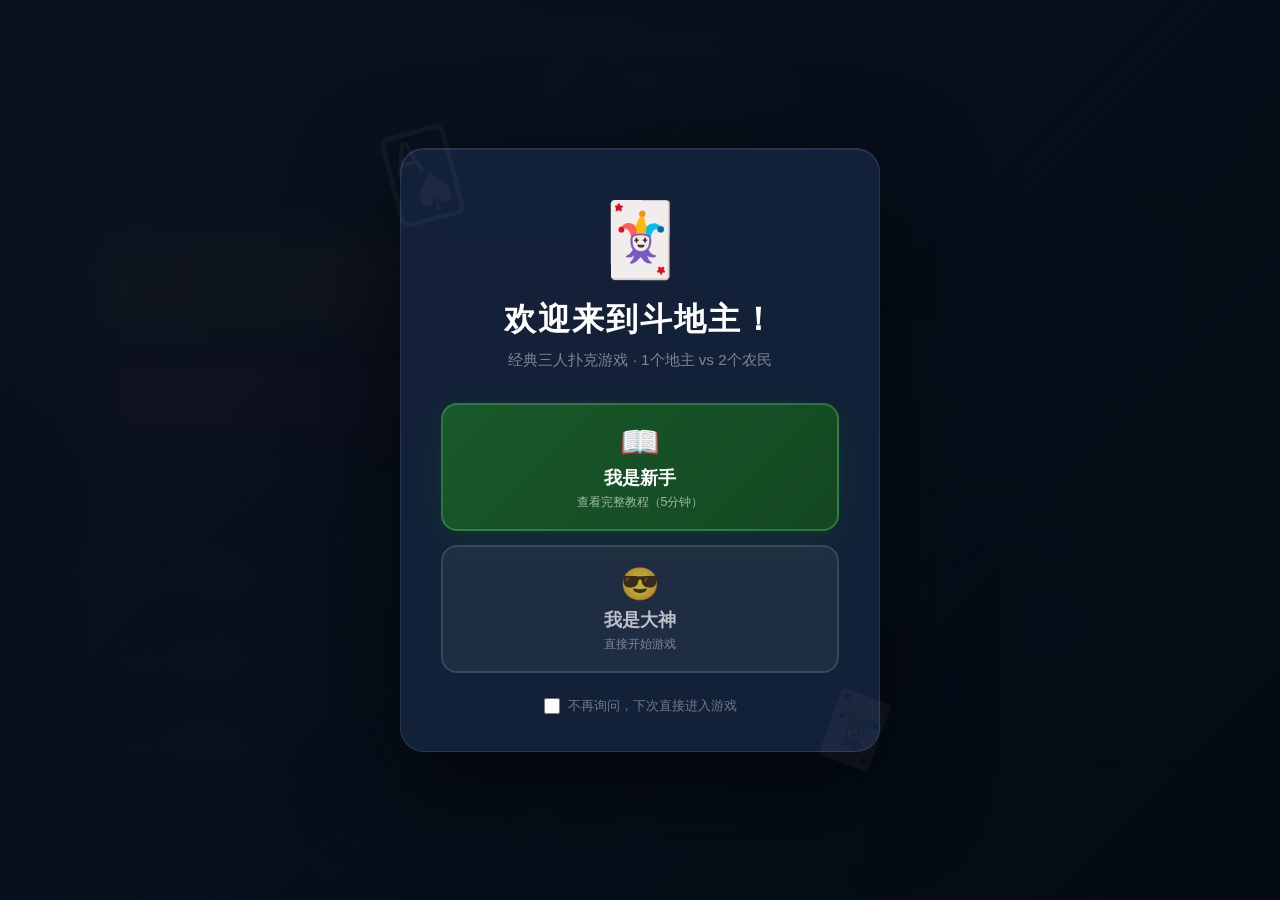
==== commit fd42b693: "mobile landscape: fix WebView viewport (no overview zoom), harden viewport meta, inject dpr/adaptati" ====
--- a/app/src/main/assets/nodejs-project/games/doudizhu/index.html
+++ b/app/src/main/assets/nodejs-project/games/doudizhu/index.html
@@ -2,7 +2,7 @@
 <html lang="zh-CN">
 <head>
     <meta charset="UTF-8">
-    <meta name="viewport" content="width=device-width, initial-scale=1.0, viewport-fit=cover">
+    <meta name="viewport" content="width=device-width, initial-scale=1, minimum-scale=1, maximum-scale=1, user-scalable=no, viewport-fit=cover">
     <meta name="theme-color" content="#1a5f2a">
     <title>斗地主 - 经典棋牌游戏</title>
     <meta name="description" content="经典三人棋牌斗地主 — 支持人机对战、局域网联机、自定义规则和牌局回放。">
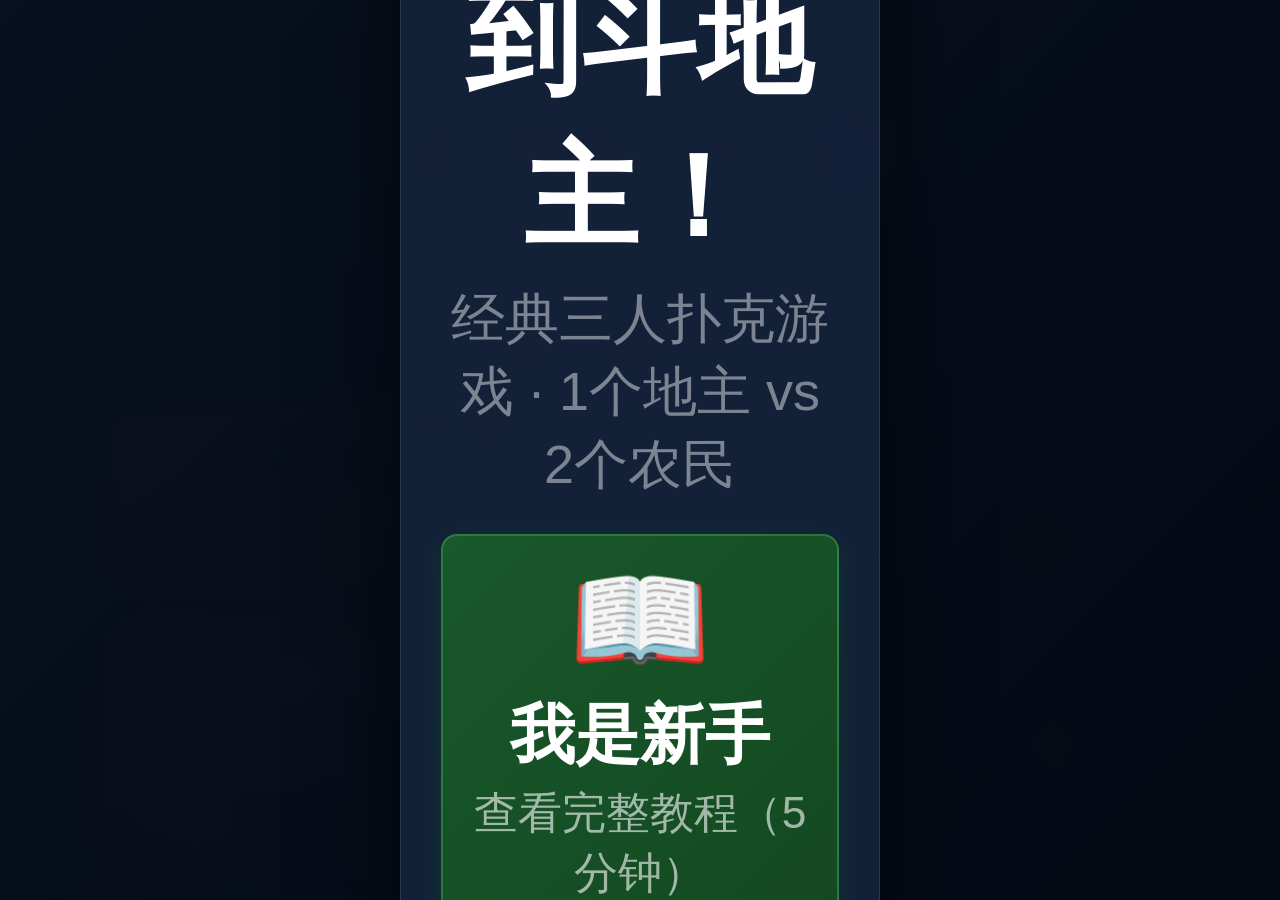
==== commit 4221c11e: "mobile fit: serve adaptation from web assets (dpr/viewport/orientation + fit), wire into all 6 games" ====
--- a/app/src/main/assets/nodejs-project/games/doudizhu/index.html
+++ b/app/src/main/assets/nodejs-project/games/doudizhu/index.html
@@ -1,5 +1,5 @@
 <!DOCTYPE html>
-<html lang="zh-CN">
+<html lang="zh-CN" data-mobile-fit="fit">
 <head>
     <meta charset="UTF-8">
     <meta name="viewport" content="width=device-width, initial-scale=1, minimum-scale=1, maximum-scale=1, user-scalable=no, viewport-fit=cover">
@@ -2106,5 +2106,6 @@
         </div>
     </div>
 
+<script src="mobile-fit.js" defer></script>
 </body>
 </html>
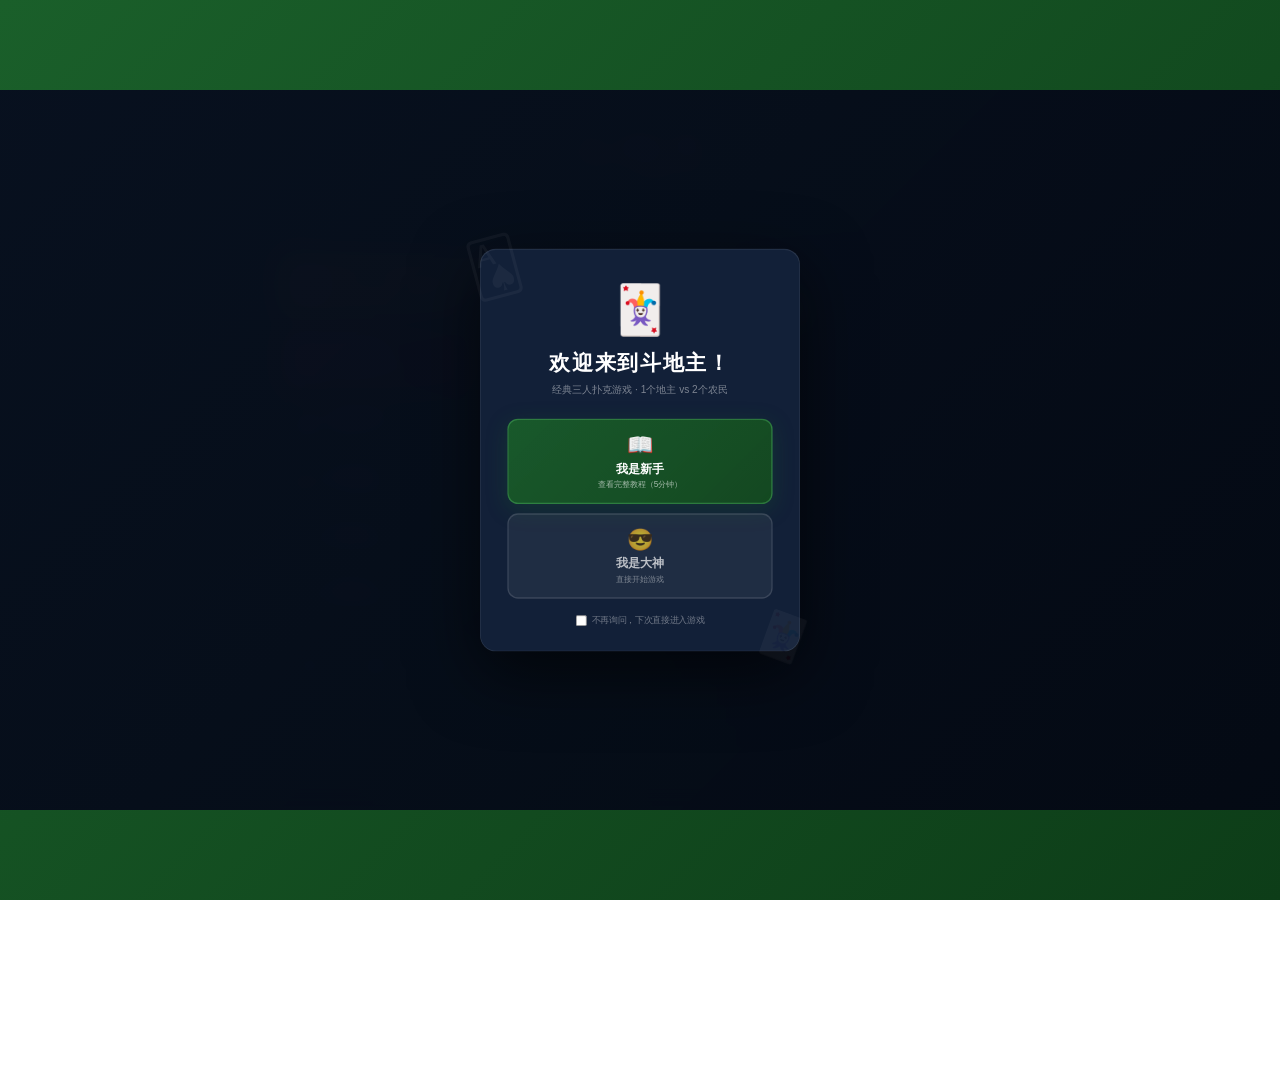
==== commit 6f28b782: "chore(doudizhu): bump embedded game to v1.2.50 with 16:9 lock - Rebuild embedded 斗地主 assets from gam" ====
--- a/app/src/main/assets/nodejs-project/games/doudizhu/index.html
+++ b/app/src/main/assets/nodejs-project/games/doudizhu/index.html
@@ -1,5 +1,5 @@
 <!DOCTYPE html>
-<html lang="zh-CN" data-mobile-fit="fit">
+<html lang="zh-CN">
 <head>
     <meta charset="UTF-8">
     <meta name="viewport" content="width=device-width, initial-scale=1, minimum-scale=1, maximum-scale=1, user-scalable=no, viewport-fit=cover">
@@ -10,8 +10,8 @@
     <link rel="apple-touch-icon" href="./assets/icon-192-DEfJDJDE.png">
     <meta name="apple-mobile-web-app-capable" content="yes">
     <meta name="apple-mobile-web-app-status-bar-style" content="black-translucent">
-  <script type="module" crossorigin src="./assets/main-BlSk3VQf.js"></script>
-  <link rel="stylesheet" crossorigin href="./assets/main-xN5U9kot.css">
+  <script type="module" crossorigin src="./assets/main-DZN4uAr-.js"></script>
+  <link rel="stylesheet" crossorigin href="./assets/main-DSkBKtHW.css">
 </head>
 <body data-theme="green">
     <svg class="svg-sprite" aria-hidden="true" focusable="false">
@@ -2106,6 +2106,5 @@
         </div>
     </div>
 
-<script src="mobile-fit.js" defer></script>
 </body>
 </html>
--- a/app/src/main/assets/nodejs-project/games/doudizhu/assets/main-DSkBKtHW.css
+++ b/app/src/main/assets/nodejs-project/games/doudizhu/assets/main-DSkBKtHW.css
@@ -0,0 +1 @@
+*{margin:0;padding:0;box-sizing:border-box}html{height:100%;overflow:hidden;background:var(--bg-gradient, linear-gradient(135deg, #1a5f2a 0%, #0d3d18 100%))}html[data-theme=redwood]{--bg-gradient: linear-gradient(135deg, #5c1a1a 0%, #3d0d0d 100%)}html[data-theme=night]{--bg-gradient: linear-gradient(135deg, #1a1a3d 0%, #0d0d2a 100%)}html[data-theme=ocean]{--bg-gradient: linear-gradient(135deg, #0d3d4d 0%, #062a35 100%)}html[data-theme=autumn]{--bg-gradient: linear-gradient(135deg, #5c3a1a 0%, #3d240d 100%)}html[data-theme=purple]{--bg-gradient: linear-gradient(135deg, #3d1a5c 0%, #240d3d 100%)}body{font-family:-apple-system,BlinkMacSystemFont,Segoe UI,PingFang SC,Hiragino Sans GB,Microsoft YaHei,sans-serif;background:var(--bg-gradient);color:#fff;width:1920px;height:1080px;position:fixed;top:50%;left:50%;margin-top:-540px;margin-left:-960px;transform:scale(var(--stage-scale, 1));transform-origin:center center;overflow:hidden;--bg-gradient: linear-gradient(135deg, #1a5f2a 0%, #0d3d18 100%);--table-bg: rgba(0,0,0,.15);--panel-bg: rgba(0,0,0,.2);--accent-color: #f0c040;--accent-gradient: linear-gradient(135deg, #f0c040 0%, #d4a017 100%);--card-shadow: 0 2px 8px rgba(0,0,0,.3);--ddz-card-enter-stagger: 12;--ddz-hover-lift: 5px;--ddz-selected-lift: 8px}body[data-theme=redwood]{--bg-gradient: linear-gradient(135deg, #5c1a1a 0%, #3d0d0d 100%);--table-bg: rgba(0,0,0,.2);--panel-bg: rgba(0,0,0,.25);--accent-color: #e8a87c;--accent-gradient: linear-gradient(135deg, #e8a87c 0%, #c98a5e 100%);--card-shadow: 0 2px 8px rgba(0,0,0,.4)}body[data-theme=night]{--bg-gradient: linear-gradient(135deg, #1a1a3d 0%, #0d0d2a 100%);--table-bg: rgba(255,255,255,.05);--panel-bg: rgba(255,255,255,.08);--accent-color: #82b1ff;--accent-gradient: linear-gradient(135deg, #82b1ff 0%, #448aff 100%);--card-shadow: 0 2px 10px rgba(0,0,0,.5)}body[data-theme=ocean]{--bg-gradient: linear-gradient(135deg, #0d3d4d 0%, #062a35 100%);--table-bg: rgba(255,255,255,.05);--panel-bg: rgba(255,255,255,.08);--accent-color: #4dd0e1;--accent-gradient: linear-gradient(135deg, #4dd0e1 0%, #00acc1 100%);--card-shadow: 0 2px 10px rgba(0,0,0,.5)}body[data-theme=autumn]{--bg-gradient: linear-gradient(135deg, #5c3a1a 0%, #3d240d 100%);--table-bg: rgba(0,0,0,.15);--panel-bg: rgba(0,0,0,.2);--accent-color: #ffb74d;--accent-gradient: linear-gradient(135deg, #ffb74d 0%, #f57c00 100%);--card-shadow: 0 2px 8px rgba(0,0,0,.4)}body[data-theme=purple]{--bg-gradient: linear-gradient(135deg, #3d1a5c 0%, #240d3d 100%);--table-bg: rgba(255,255,255,.05);--panel-bg: rgba(255,255,255,.08);--accent-color: #ce93d8;--accent-gradient: linear-gradient(135deg, #ce93d8 0%, #ab47bc 100%);--card-shadow: 0 2px 10px rgba(0,0,0,.5)}.hidden{display:none!important}.svg-sprite{position:absolute;width:0;height:0;overflow:hidden}.ui-icon{width:1em;height:1em;display:block;fill:none;stroke:currentColor;stroke-width:1.8;stroke-linecap:round;stroke-linejoin:round}.chat-bubble,.commentary-bubble,#btn-toggle-chat,#chat-panel,#quick-phrases{display:none!important}.screen{width:100%;height:100%;display:flex;flex-direction:column}#menu-screen{justify-content:flex-start;align-items:center;overflow-y:auto;overflow-x:hidden;padding:37.8px 38px;scroll-padding-top:18px;position:relative}.menu-bg-decoration{position:fixed;top:0;right:0;bottom:0;left:0;pointer-events:none;z-index:0;overflow:hidden}.menu-bg-decoration:before,.menu-bg-decoration:after{content:"";position:absolute;border-radius:50%;filter:blur(80px);opacity:.4;animation:bgOrbFloat 12s ease-in-out infinite}.menu-bg-decoration:before{width:960px;height:960px;max-width:600px;max-height:600px;background:radial-gradient(circle,rgba(240,192,64,.18) 0%,transparent 70%);top:-10%;left:50%;transform:translate(-50%);animation-delay:0s}.menu-bg-decoration:after{width:768px;height:768px;max-width:500px;max-height:500px;background:radial-gradient(circle,rgba(76,175,80,.12) 0%,transparent 70%);bottom:-5%;left:20%;animation-delay:-6s;animation-duration:16s}@keyframes bgOrbFloat{0%,to{transform:translate(-50%) scale(1)}33%{transform:translate(-45%,20px) scale(1.05)}66%{transform:translate(-55%,-10px) scale(.95)}}.menu-container{position:relative;z-index:1;display:flex;flex-direction:column;gap:18px;max-width:1080px;width:100%;min-height:min-content;margin:0 auto;padding-bottom:24px}.menu-header{text-align:center;padding:20px 0}.menu-title-wrap{display:flex;align-items:center;justify-content:center;gap:14px}.title-icon{font-size:1.7rem;opacity:.7;width:44px;height:44px;display:flex;align-items:center;justify-content:center;border-radius:12px;background:linear-gradient(135deg,#f0c0401f,#f0c04008);border:1px solid rgba(240,192,64,.18);backdrop-filter:blur(4px);-webkit-backdrop-filter:blur(4px);animation:titleIconFloat 3s ease-in-out infinite;-webkit-user-select:none;user-select:none;line-height:1}.title-icon--spade{color:#e0e0e0;text-shadow:0 1px 3px rgba(0,0,0,.4)}.title-icon--heart{color:#ff6b6b;text-shadow:0 1px 3px rgba(0,0,0,.3);animation-delay:-1.5s}@keyframes titleIconFloat{0%,to{transform:translateY(0) rotate(-3deg)}50%{transform:translateY(-5px) rotate(3deg)}}.game-title{font-size:4.5rem;font-weight:900;text-shadow:0 2px 0 rgba(0,0,0,.2),0 4px 20px rgba(0,0,0,.4),0 0 60px rgba(240,192,64,.15);margin:0;letter-spacing:2px;line-height:1.1;background:linear-gradient(180deg,#fff,#f0d080);-webkit-background-clip:text;-webkit-text-fill-color:transparent;background-clip:text}.game-subtitle{font-size:1.15rem;opacity:.55;margin:6px 0 0;letter-spacing:4px;text-transform:uppercase;font-weight:400}.title-divider{width:80px;height:3px;background:linear-gradient(90deg,transparent,#f0c040,transparent);border-radius:2px;margin:14px auto 0;opacity:.5}.menu-body{display:grid;grid-template-columns:minmax(320px,1.1fr) minmax(300px,.9fr);gap:22px;align-items:start}.section-label{font-size:.7rem;font-weight:700;text-transform:uppercase;letter-spacing:2px;opacity:.35;margin-bottom:10px;padding-left:4px}.mode-cards{display:flex;flex-direction:column;gap:12px}.mode-card{display:flex;align-items:center;gap:14px;padding:0;border:none;border-radius:18px;cursor:pointer;transition:all .3s cubic-bezier(.175,.885,.32,1.275);text-align:left;position:relative;overflow:hidden;backdrop-filter:blur(12px);-webkit-backdrop-filter:blur(12px)}.mode-card:before{content:"";position:absolute;top:0;right:0;bottom:0;left:0;border-radius:inherit;opacity:0;transition:opacity .3s ease;pointer-events:none}.mode-card:hover{transform:translateY(-3px) scale(1.01)}.mode-card:active{transform:translateY(0) scale(.99)}.mode-card__icon{width:44px;height:44px;display:grid;place-items:center;border:1px solid rgba(255,255,255,.14);border-radius:13px;background:#ffffff1a;font-size:1.45rem;flex-shrink:0;box-shadow:inset 0 1px #ffffff1f}.mode-card__content{flex:1;display:flex;flex-direction:column;gap:2px}.mode-card__title{font-size:1.05rem;font-weight:700}.mode-card__desc{font-size:.78rem;opacity:.55;font-weight:400}.mode-card__arrow{font-size:1.15rem;opacity:.4;transition:all .3s ease;padding-right:4px}.mode-card:hover .mode-card__arrow{opacity:.8;transform:translate(4px)}.mode-card--primary{background:linear-gradient(135deg,#f0c040f2,#d4a017f2);color:#2a1a00;padding:20px 22px;box-shadow:0 8px 32px #f0c04040,inset 0 1px #ffffff4d;position:relative}.mode-card--primary:after{content:"";position:absolute;top:-1px;right:-1px;bottom:-1px;left:-1px;border-radius:inherit;background:linear-gradient(135deg,rgba(255,230,120,.5),transparent 50%,rgba(240,192,64,.3));opacity:0;transition:opacity .3s ease;pointer-events:none;z-index:-1}.mode-card--primary:hover:after{opacity:1}.mode-card--primary:hover{box-shadow:0 12px 40px #f0c04066,inset 0 1px #fff6}.mode-card--primary .mode-card__icon{width:52px;height:52px;border-color:#2a1a001f;background:#ffffff38;font-size:1.75rem}.mode-card--primary .mode-card__title{font-size:1.25rem}.mode-card--primary .mode-card__desc{opacity:.6;color:#2a1a00}.mode-card--primary .mode-card__arrow{color:#2a1a00}.mode-card--tournament{margin-top:8px;background:linear-gradient(135deg,#d45050f5,#b42828f5);color:#fff;box-shadow:0 8px 32px #b428283d,inset 0 1px #ffffff3d}.mode-card--tournament:hover{box-shadow:0 12px 40px #b428285c,inset 0 1px #ffffff4d}.mode-card--tournament .mode-card__icon{border-color:#ffffff2e;background:#ffffff1f}.mode-card--tournament .mode-card__desc,.mode-card--tournament .mode-card__arrow{color:#fff}.mode-card--secondary{background:#ffffff14;color:#fff;padding:16px 18px;border:1px solid rgba(255,255,255,.1);box-shadow:0 4px 16px #00000026,inset 0 1px #ffffff0d;flex:1}.mode-card--secondary:hover{background:#ffffff24;border-color:#fff3;box-shadow:0 8px 28px #00000040,inset 0 1px #ffffff1a}.mode-card--secondary .mode-card__icon{width:42px;height:42px;font-size:1.3rem}.mode-card--accent{width:100%;padding:14px 18px;color:#fff;background:linear-gradient(135deg,#ffffff1c,#ffffff0e);border:1px solid rgba(240,192,64,.2);box-shadow:0 4px 16px #0000001f,inset 3px 0 #f0c040b8}.mode-card--accent:hover{background:linear-gradient(135deg,#ffffff29,#ffffff14);border-color:#f0c0405c}.mode-card--accent .mode-card__icon{width:42px;height:42px;color:#f4cb5a;font-size:1.3rem}.mode-card--ghost{background:#ffffff0a;color:#fff;padding:12px 14px;border:1px solid rgba(255,255,255,.06);flex-direction:column;align-items:center;gap:6px;flex:1;min-width:0;box-shadow:inset 0 1px #ffffff08}.mode-card--ghost:hover{background:#ffffff1a;border-color:#ffffff26}.mode-card--ghost .mode-card__icon{width:36px;height:36px;border-radius:11px;color:#f3ca5a;font-size:1.15rem}.mode-card--ghost .mode-card__title{font-size:.82rem;font-weight:600}.mode-card-row{display:flex;gap:12px}.mode-card-row--small{display:grid;grid-template-columns:repeat(6,minmax(0,1fr));gap:10px}.mode-card{opacity:0;animation:modeCardEnter .5s cubic-bezier(.175,.885,.32,1.275) forwards}.mode-card:nth-child(1){animation-delay:.05s}.mode-card-row:nth-child(2) .mode-card:nth-child(1){animation-delay:.12s}.mode-card-row:nth-child(2) .mode-card:nth-child(2){animation-delay:.18s}.mode-card-row:nth-child(3) .mode-card:nth-child(1){animation-delay:.24s}.mode-card-row:nth-child(3) .mode-card:nth-child(2){animation-delay:.3s}.mode-card-row:nth-child(3) .mode-card:nth-child(3){animation-delay:.36s}@keyframes modeCardEnter{0%{transform:translateY(24px) scale(.96);opacity:0}to{transform:translateY(0) scale(1);opacity:1}}.stats-panel-wrap{height:100%}.stats-panel{background:#0000002e;border-radius:20px;padding:20px;border:1px solid rgba(255,255,255,.06);backdrop-filter:blur(16px);-webkit-backdrop-filter:blur(16px);box-shadow:0 8px 32px #00000026,inset 0 1px #ffffff0d;height:100%;display:flex;flex-direction:column}.level-bar{margin-bottom:16px;padding:14px 16px;background:#0003;border-radius:14px;border:1px solid rgba(255,255,255,.05)}.level-info{display:flex;justify-content:space-between;align-items:center;margin-bottom:8px}.level-badge{background:linear-gradient(135deg,#f0c040,#d4a017);color:#2a1a00;padding:3px 12px;border-radius:20px;font-weight:800;font-size:.85rem;box-shadow:0 2px 8px #f0c0404d}.exp-text{font-size:.78rem;opacity:.6;font-weight:500}.exp-bar{height:8px;background:#ffffff14;border-radius:4px;overflow:hidden;box-shadow:inset 0 1px 2px #0003}.exp-fill{height:100%;background:linear-gradient(90deg,#f0c040,gold,#f0c040);background-size:200% 100%;border-radius:4px;transition:width .6s cubic-bezier(.175,.885,.32,1.275);animation:expShimmer 2.5s ease-in-out infinite}@keyframes expShimmer{0%,to{background-position:200% 0}50%{background-position:0% 0}}.stats-grid{display:grid;grid-template-columns:repeat(2,1fr);gap:10px;flex:1}.stat-item{display:flex;flex-direction:column;align-items:center;justify-content:center;padding:14px 8px;background:#ffffff0a;border-radius:14px;border:1px solid rgba(255,255,255,.04);transition:all .2s ease}.stat-item:hover{background:#ffffff14;border-color:#ffffff1a;transform:translateY(-2px)}.stat-value{font-size:1.5rem;font-weight:800;color:#f0c040;line-height:1.2}.stat-label{font-size:.72rem;opacity:.5;margin-top:4px;font-weight:500;letter-spacing:.5px}.btn-clear-stats{margin-top:14px;padding:8px 16px;border:1px solid rgba(255,255,255,.1);border-radius:10px;background:#ffffff0d;color:#ffffff80;font-size:.72rem;cursor:pointer;transition:all .2s;align-self:center}.btn-clear-stats:hover{background:#ffffff1a;color:#fffc;border-color:#fff3}.menu-footer{display:flex;justify-content:space-between;align-items:center;padding-top:4px}.btn-settings-float{display:flex;align-items:center;gap:6px;padding:10px 18px;border:1px solid rgba(255,255,255,.12);border-radius:12px;background:#ffffff0f;color:#ffffffb3;font-size:.85rem;font-weight:600;cursor:pointer;transition:all .25s ease;backdrop-filter:blur(8px);-webkit-backdrop-filter:blur(8px)}.btn-settings-float .ui-icon,.btn-changelog-float .ui-icon{width:18px;height:18px;color:var(--accent-color)}.btn-settings-float:hover{background:#ffffff1f;border-color:#ffffff40;color:#fff;transform:translateY(-2px);box-shadow:0 4px 16px #0003}.version-info{font-size:.75rem;opacity:.35;font-weight:500}.settings-panel{background:#0003;border-radius:12px;padding:16px;display:flex;flex-direction:column;gap:10px;grid-area:settings;max-height:500px;overflow-y:auto;scrollbar-width:thin}@media(max-height:0px)and (min-width:901px){#menu-screen{padding-top:16px;padding-bottom:20px}.menu-container{gap:10px 18px}.game-title{font-size:3.2rem}.game-subtitle{margin:-6px 0 2px;font-size:1rem}.btn-primary{padding:12px 18px;min-height:58px}.settings-panel{max-height:453.6px}}.settings-panel label{display:flex;align-items:center;justify-content:space-between;gap:12px;font-size:.95rem}.settings-panel select,.settings-panel input[type=text]{padding:6px 12px;border-radius:6px;border:none;background:#ffffffe6;color:#333;font-size:.9rem}.settings-section-title{font-size:.78rem;color:var(--accent-color);font-weight:800;text-align:left;opacity:.9}.settings-panel label.setting-locked{opacity:.5;cursor:not-allowed}.settings-panel label.setting-locked input,.settings-panel label.setting-locked select{pointer-events:none;filter:grayscale(.6)}.settings-panel label.setting-locked .setting-value-output{opacity:.5}.setting-row{min-width:0;padding:8px 10px;border-radius:10px;background:#ffffff0f}.setting-row select,.setting-row input[type=text]{width:min(150px,52%)}.advanced-settings{padding:10px;border-radius:12px;background:#ffffff0d;border:1px solid rgba(255,255,255,.08)}.advanced-settings summary{cursor:pointer;color:var(--accent-color);font-weight:800;margin-bottom:10px}.settings-slider-list{display:grid;grid-template-columns:1fr 1fr;gap:10px 12px;margin-top:10px}.setting-slider{align-items:stretch!important;flex-direction:column;gap:6px!important;padding:8px 10px;border-radius:10px;background:#0000001f}.setting-slider span{color:var(--accent-color);font-weight:800;float:right}.setting-slider input[type=range]{width:100%;accent-color:var(--accent-color)}.settings-toggles{display:flex;flex-wrap:wrap;gap:8px;margin:10px 0}.settings-toggles label{justify-content:flex-start;padding:6px 10px;border-radius:999px;background:#ffffff12;font-size:.82rem}.overlay-panel{position:fixed;top:50%;left:50%;transform:translate(-50%,-50%) scale(1);width:90%;max-width:440px;max-height:864px;background:#0f190fe6;backdrop-filter:blur(24px);-webkit-backdrop-filter:blur(24px);border-radius:24px;padding:24px;display:flex;flex-direction:column;gap:14px;z-index:300;opacity:1;border:1px solid rgba(255,255,255,.08);box-shadow:0 24px 64px #00000080,inset 0 1px #ffffff0a;transition:opacity .25s ease-in,transform .25s ease-in;animation:overlayPanelEnter .4s cubic-bezier(.175,.885,.32,1.275)}@keyframes overlayPanelEnter{0%{transform:translate(-50%,-50%) scale(.95);opacity:0}to{transform:translate(-50%,-50%) scale(1);opacity:1}}.overlay-panel.panel-exit{opacity:0;transform:translate(-50%,-50%) scale(.96);pointer-events:none}.overlay-header{display:flex;align-items:center;justify-content:space-between;padding-bottom:8px;border-bottom:1px solid rgba(255,255,255,.06)}.overlay-header h3{font-size:1.1rem;font-weight:700;display:flex;align-items:center;gap:8px;margin:0}#season-quest-overlay{position:fixed;top:0;right:0;bottom:0;left:0;z-index:200;background:#0009;-webkit-backdrop-filter:blur(8px);backdrop-filter:blur(8px);display:flex;align-items:center;justify-content:center;padding:16px}.season-quest-modal{background:var(--panel-bg);border-radius:20px;border:1px solid rgba(255,255,255,.08);box-shadow:0 20px 60px #0006;width:100%;max-width:520px;max-height:918px;display:flex;flex-direction:column;overflow:hidden}.season-quest-header{display:flex;align-items:center;justify-content:space-between;padding:16px 20px;border-bottom:1px solid rgba(255,255,255,.06)}.season-quest-header h2{font-size:1.15rem;font-weight:700;margin:0;display:flex;align-items:center;gap:8px}.season-quest-body{flex:1;overflow-y:auto;padding:16px 20px}.season-quest-footer{padding:12px 20px 16px;border-top:1px solid rgba(255,255,255,.06);display:flex;justify-content:center;gap:10px}.sq-tabs{display:flex;gap:6px;margin-bottom:14px}.sq-tab{flex:1;padding:8px 10px;border-radius:10px;border:1px solid rgba(255,255,255,.06);background:#ffffff08;color:#fff9;font-size:.8rem;font-weight:600;cursor:pointer;transition:all .2s ease;text-align:center}.sq-tab:hover{background:#ffffff0f}.sq-tab.active{background:var(--accent-gradient);color:#1a1a1a;border-color:transparent}.sq-overview{display:flex;align-items:center;gap:14px;padding:12px 14px;border-radius:14px;background:#ffffff0a;margin-bottom:14px}.sq-exp-circle{width:56px;height:56px;border-radius:50%;background:var(--accent-gradient);display:flex;flex-direction:column;align-items:center;justify-content:center;flex-shrink:0;color:#1a1a1a;font-weight:800;font-size:.85rem;line-height:1}.sq-exp-circle small{font-size:.6rem;font-weight:600;opacity:.8}.sq-overview-info{flex:1}.sq-overview-title{font-size:.9rem;font-weight:700;margin-bottom:4px}.sq-overview-desc{font-size:.75rem;opacity:.55}.sq-quest-list{display:flex;flex-direction:column;gap:8px}.sq-quest-item{display:flex;align-items:center;gap:12px;padding:12px 14px;border-radius:14px;background:#ffffff08;border:1px solid rgba(255,255,255,.04);transition:all .2s ease}.sq-quest-item:hover{background:#ffffff0d}.sq-quest-item.completed{border-color:#4caf5033}.sq-quest-item.claimed{opacity:.5}.sq-quest-icon{width:40px;height:40px;border-radius:12px;background:#ffffff0f;display:flex;align-items:center;justify-content:center;font-size:1.3rem;flex-shrink:0}.sq-quest-item.completed .sq-quest-icon{background:#4caf5026}.sq-quest-info{flex:1;min-width:0}.sq-quest-name{font-size:.88rem;font-weight:600;margin-bottom:2px;white-space:nowrap;overflow:hidden;text-overflow:ellipsis}.sq-quest-desc{font-size:.72rem;opacity:.55;white-space:nowrap;overflow:hidden;text-overflow:ellipsis}.sq-quest-progress-wrap{margin-top:6px}.sq-quest-progress-bar{height:6px;border-radius:3px;background:#ffffff0f;overflow:hidden}.sq-quest-progress-fill{height:100%;border-radius:3px;background:var(--accent-gradient);transition:width .4s ease;min-width:0}.sq-quest-progress-text{font-size:.7rem;opacity:.5;margin-top:2px;text-align:right}.sq-quest-reward{display:flex;align-items:center;gap:4px;font-size:.75rem;color:var(--accent-color);font-weight:600;flex-shrink:0}.sq-quest-action{flex-shrink:0}.sq-quest-action button{padding:6px 12px;border-radius:8px;border:none;font-size:.75rem;font-weight:600;cursor:pointer;transition:all .2s ease}.sq-btn-claim{background:var(--accent-gradient);color:#1a1a1a}.sq-btn-claim:hover{transform:scale(1.05)}.sq-btn-claimed{background:#ffffff0f;color:#fff6;cursor:default}.quest-toast{position:fixed;top:20px;left:50%;transform:translate(-50%) translateY(-20px);z-index:500;background:#1e1e1eeb;border:1px solid rgba(240,192,64,.3);border-radius:16px;padding:14px 20px;display:flex;align-items:center;gap:14px;box-shadow:0 10px 40px #0006;animation:questToastIn .5s cubic-bezier(.175,.885,.32,1.275) forwards;min-width:260px;max-width:1728px}@keyframes questToastIn{to{transform:translate(-50%) translateY(0)}}.quest-toast-exit{animation:questToastOut .4s ease-in forwards}@keyframes questToastOut{to{transform:translate(-50%) translateY(-30px);opacity:0}}.quest-toast-icon{font-size:2rem;flex-shrink:0}.quest-toast-body{flex:1}.quest-toast-title{font-size:.85rem;font-weight:700;color:var(--accent-color);margin-bottom:2px}.quest-toast-name{font-size:.95rem;font-weight:700;margin-bottom:2px}.quest-toast-reward{font-size:.8rem;opacity:.7}.quest-badge{position:absolute;top:6px;right:6px;width:8px;height:8px;border-radius:50%;background:#f44;box-shadow:0 0 0 2px var(--bg-gradient);animation:questBadgePulse 1.5s ease-in-out infinite}@keyframes questBadgePulse{0%,to{transform:scale(1);opacity:1}50%{transform:scale(1.3);opacity:.8}}.sq-badges-grid{display:flex;flex-wrap:wrap;gap:8px;margin-top:8px}.sq-badge-item{display:flex;align-items:center;gap:6px;padding:6px 10px;border-radius:10px;background:#ffffff0a;font-size:.8rem}.sq-badge-emoji{font-size:1.1rem}.sq-badge-name{font-weight:600}.achievement-list{overflow-y:auto;display:flex;flex-direction:column;gap:8px;max-height:648px;padding-right:4px}.achievement-summary{text-align:center;font-size:.85rem;opacity:.6;padding:4px 0;font-weight:500}.achievement-item{display:flex;align-items:center;gap:12px;padding:12px 14px;border-radius:14px;background:#ffffff0a;border:1px solid rgba(255,255,255,.04);transition:all .2s ease}.achievement-item:hover{background:#ffffff12;transform:translate(2px)}.achievement-item.unlocked{background:#f0c04014;border-color:#f0c04026}.achievement-item.locked{opacity:.45}.ach-item-icon{font-size:1.6rem;width:40px;height:40px;display:flex;align-items:center;justify-content:center;border-radius:10px;background:#ffffff0f;flex-shrink:0}.achievement-item.unlocked .ach-item-icon{background:#f0c04026}.ach-item-body{flex:1;display:flex;flex-direction:column;gap:2px}.ach-item-name{font-weight:700;font-size:.9rem}.ach-item-desc{font-size:.78rem;opacity:.6}.ach-item-status{font-size:1.1rem;flex-shrink:0;width:28px;height:28px;display:flex;align-items:center;justify-content:center;border-radius:50%;background:#4caf5026}.achievement-item.locked .ach-item-status{background:#ffffff0f}#game-screen{position:relative}.game-header{display:flex;align-items:center;justify-content:space-between;padding:12px 20px;background:#0000008c;-webkit-backdrop-filter:blur(8px);backdrop-filter:blur(8px);position:relative;z-index:30}.game-header h2{font-size:1.2rem;font-weight:600}.header-right{display:flex;align-items:center;gap:10px}.mode-badge{padding:4px 12px;border-radius:20px;background:#f0c04033;border:1px solid rgba(240,192,64,.4);font-size:.8rem}#btn-sound-toggle{color:inherit}#ddz-table{position:relative;flex:1;display:grid;grid-template-rows:160px 1fr 220px;grid-template-columns:200px 1fr 200px;gap:8px;padding:16px;max-width:1200px;margin:0 auto;width:100%;transition:transform .2s ease}.player-area{position:relative;display:flex;flex-direction:column;align-items:center;padding:8px;border-radius:12px;transition:all .3s}.player-area.active-turn{background:#f0c04024;box-shadow:0 0 28px #f0c04038,inset 0 0 12px #f0c04014;border-color:#f0c0404d}#player-right{grid-column:1 / 4;grid-row:3;padding-bottom:4px;gap:6px;flex-direction:column-reverse}#player-right .player-info{order:3;margin-bottom:0;margin-top:4px}#player-right .hand-front{order:1;min-height:140px;padding:8px 20px}#player-right .played-area{order:2}.player-info{display:flex;flex-direction:column;align-items:center;gap:4px;margin-bottom:8px;position:relative}.thinking-indicator{position:absolute;top:-8px;right:-8px;width:28px;height:28px;border-radius:50%;background:#64646499;display:flex;align-items:center;justify-content:center;font-size:.7rem;color:#fff;transition:opacity .2s ease;pointer-events:none;z-index:20}.thinking-indicator:after{content:"...";animation:thinkingDots 1.2s infinite}.thinking-indicator.has-hint:after{content:attr(data-hint);animation:none;font-size:.65rem}.ai-hint{position:absolute;bottom:4px;left:50%;transform:translate(-50%);display:flex;gap:2px;padding:4px 8px;background:#000000b3;border-radius:8px;transition:opacity .3s ease;z-index:30;pointer-events:none}.ai-hint-card{font-size:.65rem;padding:1px 4px;background:#ffffff26;border-radius:3px;white-space:nowrap}@keyframes thinkingDots{0%{content:"."}33%{content:".."}66%{content:"..."}}.countdown-timer{position:absolute;top:-10px;right:-10px;min-width:42px;height:42px;border-radius:50%;background:#000000bf;border:2.5px solid rgba(240,192,64,.75);color:#f0c040;font-size:.9rem;font-weight:800;display:flex;align-items:center;justify-content:center;transition:all .3s;opacity:0;pointer-events:none;z-index:25;box-shadow:0 3px 12px #0006;letter-spacing:-.3px}.countdown-timer.urgent{border-color:#ff9800;color:#ff9800;animation:countdownPulse .6s ease-in-out infinite;background:#000c}.countdown-timer.critical{border-color:#f44336;color:#f44336;animation:countdownPulse .3s ease-in-out infinite;background:#000000d9}@keyframes countdownPulse{0%,to{transform:scale(1)}50%{transform:scale(1.2)}}.player-avatar{width:52px;height:52px;border-radius:50%;background:linear-gradient(135deg,#4a90d9,#357abd);display:flex;align-items:center;justify-content:center;font-size:1.6rem;box-shadow:0 3px 12px #00000040,inset 0 1px #ffffff26;border:2px solid rgba(255,255,255,.12)}.player-name{font-size:.88rem;font-weight:600;text-shadow:0 1px 3px rgba(0,0,0,.3)}.player-tooltip{position:absolute;top:calc(100% + 6px);left:50%;transform:translate(-50%) scale(.9);background:#000c;-webkit-backdrop-filter:blur(8px);backdrop-filter:blur(8px);color:#fff;padding:6px 12px;border-radius:8px;font-size:.75rem;white-space:nowrap;opacity:0;pointer-events:none;transition:all .2s ease;z-index:50}.player-info:hover .player-tooltip{opacity:1;transform:translate(-50%) scale(1)}.player-badge{font-size:.7rem;padding:2px 8px;border-radius:10px;background:#ffffff1a}.player-badge.landlord{background:#d4a017;color:#2a1a00;font-weight:600}.hand-front,.hand-back{position:relative;display:flex;justify-content:center;min-height:100px;padding:8px}.hand-front{display:flex;justify-content:center;align-items:flex-end;min-height:120px;padding:8px 20px;transition:transform .1s}.hand-front.shake{animation:shake .4s ease}@keyframes shake{0%,to{transform:translate(0)}25%{transform:translate(-6px)}75%{transform:translate(6px)}}.hand-back-inner{display:flex;justify-content:center}.hand-hint{text-align:center;font-size:.85rem;min-height:20px;margin-bottom:4px;font-weight:600;color:#fff9;padding:2px 12px;border-radius:10px;transition:all .2s ease;display:inline-block;width:100%}.hand-hint.valid{color:#c8e6c9;background:#4caf5033;animation:hintPulse .3s ease}.hand-hint.invalid{color:#ffcdd2;background:#f4433633;animation:hintShake .3s ease}.hand-hint.info{color:#9ed2ff;background:#64b5f629}.hand-hint.smart{color:#d8ffdf;background:linear-gradient(90deg,#4caf503d,#2196f333);border:1px solid rgba(129,220,140,.28)}@keyframes hintPulse{0%{transform:scale(1)}50%{transform:scale(1.05)}to{transform:scale(1)}}@keyframes hintShake{0%,to{transform:translate(0)}25%{transform:translate(-4px)}75%{transform:translate(4px)}}.hand-back{gap:2px}.card-count{position:absolute;bottom:-8px;right:0;background:#0009;padding:2px 8px;border-radius:10px;font-size:.75rem}.played-area{position:relative;display:flex;justify-content:center;align-items:center;min-height:48px;margin-top:10px;z-index:5}#bottom-cards{display:flex;flex-direction:column;align-items:center;gap:6px;padding:10px 16px;background:#0003;border-radius:12px}#bottom-cards .label{font-size:.75rem;opacity:.7}#bottom-cards .cards{display:flex;gap:6px}.card{width:82px;height:114px;position:relative;cursor:pointer;transition:all .15s ease;-webkit-user-select:none;user-select:none}@media(hover:hover){.hand-front .card:hover{transform:translateY(-8px) scale(1.05);z-index:10}.hand-front .card.selected:hover{transform:translateY(-20px) scale(1.05);z-index:10}}.card-inner{width:100%;height:100%;background:linear-gradient(145deg,#fff,#f0f0f0);border-radius:8px;box-shadow:0 3px 10px #00000038,inset 0 1px #ffffffd9;position:relative;overflow:hidden;display:flex;align-items:center;justify-content:center}.card:hover .card-inner{transform:translateY(-14px);box-shadow:0 8px 22px #00000047;z-index:10}.card.selected .card-inner{transform:translateY(-18px);box-shadow:0 10px 26px #00000052;border:2.5px solid #f0c040}.card.hint .card-inner{border:2.5px solid #4caf50;box-shadow:0 0 16px #4caf5073}.card-back .card-inner{background:linear-gradient(145deg,#c41e3a,#8b0000);border:2px solid #fff}.card-back .card-inner:before{content:"🃏";font-size:1.5rem;opacity:.5}.red{color:#c41e3a}.black{color:#1a1a1a}.card-corner{position:absolute;display:flex;flex-direction:column;align-items:center;line-height:1}.card-corner .rank{font-size:1.15rem;font-weight:800}.card-corner .suit{font-size:1rem}.top-left{top:5px;left:5px}.bottom-right{bottom:5px;right:5px;transform:rotate(180deg)}.card-center{font-size:2.8rem}.card.joker .card-inner{background:linear-gradient(145deg,#f8f8f8,#e8e8e8)}.joker-text{font-size:1.4rem;font-weight:800;writing-mode:vertical-rl;letter-spacing:3px}.card.joker.joker_big .joker-text{color:#c41e3a}.card.joker.joker_small .joker-text{color:#1a1a1a}#controls-area{position:fixed;bottom:auto;top:calc(100% - 440px);left:0;right:0;padding:8px 20px 10px;background:transparent;display:flex;flex-direction:column;align-items:center;gap:8px;z-index:20;pointer-events:none}#call-controls,#play-controls{pointer-events:auto}#call-controls,#play-controls{display:flex;gap:12px}#call-controls button,#play-controls button{padding:10px 24px;border:none;border-radius:10px;font-size:1rem;font-weight:600;cursor:pointer;transition:all .2s}#call-controls button{background:linear-gradient(135deg,#f0c040,#d4a017);color:#2a1a00;box-shadow:inset 0 1px #ffffff40,0 4px 12px #f0c04040}#call-controls button:hover{background:linear-gradient(135deg,#f5ca4e,#dbab1f);transform:translateY(-2px);box-shadow:inset 0 1px #ffffff4d,0 6px 16px #f0c04059}#call-controls button:active{transform:translateY(0) scale(.98)}#call-controls button:disabled{opacity:.35;cursor:not-allowed;transform:none!important;box-shadow:none}#play-controls button{background:#ffffff26;color:#fff;border:1px solid rgba(255,255,255,.22);position:relative;box-shadow:inset 0 1px #ffffff1a,0 3px 10px #00000026}#play-controls button:hover{background:#ffffff47;transform:translateY(-2px);box-shadow:inset 0 1px #ffffff26,0 5px 14px #00000038}#play-controls button:active{transform:translateY(0) scale(.98)}#play-controls button kbd{font-size:.68rem;background:#00000059;padding:2px 5px;border-radius:4px;margin-left:5px;border:1px solid rgba(255,255,255,.1)}#play-controls button#btn-play{background:linear-gradient(135deg,#4caf50,#388e3c);border:none;box-shadow:inset 0 1px #fff3,0 4px 12px #4caf504d}#play-controls button#btn-play:hover{background:linear-gradient(135deg,#5cbf60,#439e46);box-shadow:inset 0 1px #ffffff40,0 6px 16px #4caf5066}#play-controls button#btn-pass{background:linear-gradient(135deg,#f44336,#d32f2f);border:none;box-shadow:inset 0 1px #ffffff26,0 4px 12px #f4433640}#play-controls button#btn-pass:hover{background:linear-gradient(135deg,#f55a4e,#e0443f);box-shadow:inset 0 1px #fff3,0 6px 16px #f4433659}#play-controls button#btn-hint{background:linear-gradient(135deg,#2196f3,#1976d2);border:none;box-shadow:inset 0 1px #ffffff26,0 4px 12px #2196f340}#play-controls button#btn-hint:hover{background:linear-gradient(135deg,#42a5f5,#2088d8);box-shadow:inset 0 1px #fff3,0 6px 16px #2196f359}.btn-auto{background:linear-gradient(135deg,#9c27b0,#7b1fa2)!important;border:none!important;box-shadow:inset 0 1px #ffffff26,0 4px 12px #9c27b040!important}.btn-auto:hover{background:linear-gradient(135deg,#ab47bc,#8e24aa)!important;box-shadow:inset 0 1px #fff3,0 6px 16px #9c27b059!important}.btn-auto.active{background:linear-gradient(135deg,#ff9800,#f57c00)!important;box-shadow:inset 0 1px #fff3,0 4px 12px #ff98004d!important}#game-info{display:flex;gap:20px;font-size:.88rem;opacity:.85;flex-wrap:wrap;justify-content:center;font-weight:500}#shortcut-hint{opacity:.5;font-size:.75rem;cursor:pointer;transition:opacity .2s ease;padding:2px 8px;border-radius:6px}@media(hover:none)and (pointer:coarse){#shortcut-hint{display:none}}#shortcut-hint:hover,#shortcut-hint:focus-visible{opacity:.9;background:#ffffff14}#shortcut-hint:focus-visible{outline:2px solid var(--gold, #f0c040);outline-offset:2px}#last-play-type{display:none}.center-countdown{width:80px;height:80px;border-radius:50%;background:#000000a6;border:3px solid rgba(240,192,64,.6);color:#f0c040;font-size:1.8rem;font-weight:800;display:flex;align-items:center;justify-content:center;box-shadow:0 0 40px #f0c04033,0 8px 24px #0006;transition:all .3s ease;animation:centerCdAppear .4s cubic-bezier(.175,.885,.32,1.275);position:relative;z-index:30}.center-countdown.hidden{display:none}.center-countdown.urgent{border-color:#ff9800;color:#ff9800;box-shadow:0 0 50px #ff98004d,0 8px 24px #0006;animation:centerCdAppear .4s cubic-bezier(.175,.885,.32,1.275),countdownPulse .6s ease-in-out infinite}.center-countdown.critical{border-color:#f44336;color:#f44336;box-shadow:0 0 60px #f4433659,0 8px 24px #0006;animation:centerCdAppear .4s cubic-bezier(.175,.885,.32,1.275),countdownPulse .3s ease-in-out infinite}@keyframes centerCdAppear{0%{transform:scale(.5);opacity:0}to{transform:scale(1);opacity:1}}.call-bubble,.pass-bubble{position:absolute;top:18px;left:50%;transform:translate(-50%);padding:8px 18px;border-radius:20px;background:#000000c7;font-size:.95rem;font-weight:700;animation:bubbleIn .3s ease;z-index:15;white-space:nowrap;border:1px solid rgba(255,255,255,.12);box-shadow:0 6px 20px #0000004d}@keyframes bubbleIn{0%{opacity:0;transform:translate(-50%) translateY(-10px)}to{opacity:1;transform:translate(-50%) translateY(0)}}.toast-message{position:fixed;top:80px;left:50%;transform:translate(-50%);z-index:500;padding:12px 28px;border-radius:12px;background:#000000bf;-webkit-backdrop-filter:blur(8px);backdrop-filter:blur(8px);font-size:.95rem;animation:toastIn .3s ease;z-index:2100}@keyframes toastIn{0%{opacity:0;transform:translate(-50%) translateY(-10px)}to{opacity:1;transform:translate(-50%) translateY(0)}}.achievement-toast{position:fixed;top:80px;left:50%;transform:translate(-50%);z-index:500;display:flex;align-items:center;gap:14px;padding:14px 24px;border-radius:16px;background:linear-gradient(135deg,#d4a017e6,#b4820ae6);-webkit-backdrop-filter:blur(12px);backdrop-filter:blur(12px);color:#fff;box-shadow:0 8px 32px #d4a01766;animation:achPop .5s cubic-bezier(.175,.885,.32,1.275);z-index:2100;min-width:240px}.achievement-toast .ach-icon{font-size:2rem;line-height:1;animation:achIconBounce .6s ease}.achievement-toast .ach-body{display:flex;flex-direction:column;gap:2px}.achievement-toast .ach-title{font-size:.75rem;opacity:.85;text-transform:uppercase;letter-spacing:1px}.achievement-toast .ach-name{font-size:1.1rem;font-weight:700}.achievement-toast .ach-desc{font-size:.8rem;opacity:.8}@keyframes achPop{0%{opacity:0;transform:translate(-50%) translateY(-30px) scale(.8)}to{opacity:1;transform:translate(-50%) translateY(0) scale(1)}}@keyframes achIconBounce{0%,to{transform:scale(1)}50%{transform:scale(1.3)}}#modal-overlay{position:fixed;top:0;right:0;bottom:0;left:0;background:#0009;-webkit-backdrop-filter:blur(4px);backdrop-filter:blur(4px);display:flex;align-items:center;justify-content:center;z-index:200;opacity:1;transition:opacity .25s ease}#modal-overlay.modal-exit{opacity:0;pointer-events:none}#modal-content{background:linear-gradient(145deg,#1e2d26f5,#101c16fa);padding:40px;border-radius:20px;text-align:center;max-width:400px;width:90%;box-shadow:0 20px 60px #0006;border:1px solid rgba(255,255,255,.1);opacity:1;transform:scale(1);transition:opacity .2s ease,transform .2s ease}#modal-content.modal-exit{opacity:0;transform:scale(.96)}#modal-content h2{font-size:1.8rem;margin-bottom:16px;color:var(--accent-color)}#modal-content p{margin-bottom:24px;opacity:.8}.spring-badge{padding:6px 16px;border-radius:20px;background:linear-gradient(135deg,#ff6b9d,#c44569);color:#fff;font-size:.9rem;font-weight:600;margin-bottom:12px;display:inline-block}.spring-badge.anti{background:linear-gradient(135deg,#4facfe,#00f2fe)}.multiplier-text{font-size:.85rem;color:#f0c040;margin-bottom:8px}.score-board{display:flex;flex-direction:column;gap:8px;margin-bottom:24px}.score-item{display:flex;justify-content:space-between;padding:10px 16px;background:#ffffff0d;border-radius:8px}.score-item.landlord{background:#f0c0401a;border:1px solid rgba(240,192,64,.2)}.round-stats{margin:16px 0;padding:12px;background:#0003;border-radius:12px;text-align:left}.round-stats h4{text-align:center;margin-bottom:10px;color:#f0c040;font-size:.95rem}.stat-row{display:flex;justify-content:space-between;padding:4px 0;font-size:.85rem;border-bottom:1px solid rgba(255,255,255,.05)}.stat-row:last-child{border-bottom:none}#modal-content button{margin:8px;padding:12px 32px;border:none;border-radius:10px;font-size:1rem;font-weight:600;cursor:pointer;transition:all .2s}#btn-next-round{background:linear-gradient(135deg,#f0c040,#d4a017);color:#2a1a00}#btn-back-menu{background:#ffffff14;color:#fff;border:1px solid rgba(255,255,255,.1);backdrop-filter:blur(8px);-webkit-backdrop-filter:blur(8px);padding:8px 16px;border-radius:10px;font-size:.85rem;font-weight:600;transition:all .2s ease;cursor:pointer}#btn-back-menu:hover{background:#ffffff24;border-color:#fff3;transform:translateY(-1px)}.header-controls{display:flex;align-items:center;gap:8px}.header-controls .btn-small{width:40px;height:40px;display:flex;align-items:center;justify-content:center;padding:0;border-radius:10px;background:#ffffff14;border:1px solid rgba(255,255,255,.1);backdrop-filter:blur(8px);-webkit-backdrop-filter:blur(8px);color:#ffffffd1;font-size:1.15rem;transition:all .2s ease;cursor:pointer}.header-controls .btn-small:hover{background:#ffffff24;border-color:#fff3;transform:translateY(-1px);color:#fff}.screen-bg-decoration{position:fixed;top:0;right:0;bottom:0;left:0;pointer-events:none;z-index:0;overflow:hidden}.screen-bg-decoration:before,.screen-bg-decoration:after{content:"";position:absolute;border-radius:50%;filter:blur(100px);opacity:.35}.screen-bg-decoration:before{width:1152px;height:1152px;max-width:700px;max-height:700px;background:radial-gradient(circle,rgba(240,192,64,.15) 0%,transparent 70%);top:-15%;left:50%;transform:translate(-50%)}.screen-bg-decoration:after{width:864px;height:864px;max-width:550px;max-height:550px;background:radial-gradient(circle,rgba(76,175,80,.1) 0%,transparent 70%);bottom:-10%;right:10%}.screen-header{text-align:center;margin-bottom:28px}.screen-header__icon{font-size:2.2rem;margin-bottom:8px;display:inline-block;animation:titleIconFloat 3s ease-in-out infinite;filter:drop-shadow(0 2px 8px rgba(0,0,0,.3))}.screen-header__title{font-size:2.2rem;font-weight:800;margin:0 0 6px;background:linear-gradient(180deg,#fff,#f0d080);-webkit-background-clip:text;-webkit-text-fill-color:transparent;background-clip:text;text-shadow:none}.screen-header__subtitle{font-size:.9rem;opacity:.5;margin:0;font-weight:400}.screen-btn{display:inline-flex;align-items:center;justify-content:center;gap:8px;padding:12px 24px;border:none;border-radius:14px;font-size:.95rem;font-weight:600;cursor:pointer;transition:all .25s cubic-bezier(.175,.885,.32,1.275);backdrop-filter:blur(8px);-webkit-backdrop-filter:blur(8px)}.screen-btn:hover{transform:translateY(-2px)}.screen-btn:active{transform:translateY(0)}.screen-btn--primary{background:linear-gradient(135deg,#f0c040eb,#d4a017eb);color:#2a1a00;box-shadow:0 6px 24px #f0c04040,inset 0 1px #ffffff4d}.screen-btn--primary:hover{box-shadow:0 10px 32px #f0c04066,inset 0 1px #fff6}.screen-btn--accent{background:linear-gradient(135deg,#4caf50d9,#2e7d32d9);color:#fff;box-shadow:0 6px 24px #4caf5040,inset 0 1px #fff3}.screen-btn--accent:hover{box-shadow:0 10px 32px #4caf5059,inset 0 1px #ffffff4d}.screen-btn--secondary{background:#ffffff1a;color:#fff;border:1px solid rgba(255,255,255,.15);box-shadow:inset 0 1px #ffffff0d}.screen-btn--secondary:hover{background:#ffffff29;border-color:#ffffff40}.screen-btn--danger{background:#f4433626;color:#ff8a80;border:1px solid rgba(244,67,54,.25)}.screen-btn--danger:hover{background:#f4433640;border-color:#f4433666}.screen-btn--ghost{background:transparent;color:#fff9;border:1px solid rgba(255,255,255,.1);font-size:.85rem;padding:8px 16px}.screen-btn--ghost:hover{background:#ffffff0f;color:#ffffffd9;border-color:#ffffff2e}.screen-btn--large{padding:14px 28px;font-size:1rem;width:100%;max-width:260px}.screen-btn--back{margin-top:16px}.form-group{margin-bottom:16px;text-align:left}.form-label{display:block;font-size:.82rem;font-weight:600;opacity:.65;margin-bottom:6px;text-transform:uppercase;letter-spacing:.5px}.form-input-wrap{position:relative;display:flex;align-items:center}.form-input-icon{position:absolute;left:14px;font-size:1rem;opacity:.5;pointer-events:none;z-index:1}.form-input{width:100%;padding:12px 14px 12px 42px;border-radius:12px;border:1px solid rgba(255,255,255,.12);background:#0003;color:#fff;font-size:.95rem;outline:none;transition:all .2s ease;box-sizing:border-box;backdrop-filter:blur(4px);-webkit-backdrop-filter:blur(4px)}.form-input:focus{border-color:#f0c04066;background:#0000004d;box-shadow:0 0 0 3px #f0c0401a}.form-input::placeholder{color:#fff6}.form-input-wrap--readonly .form-input{padding-right:48px;padding-left:14px}.form-select{padding:10px 14px;border-radius:10px;border:1px solid rgba(255,255,255,.12);background:#00000040;color:#fff;font-size:.9rem;outline:none;cursor:pointer;min-width:120px;transition:all .2s ease}.form-select:focus{border-color:#f0c04066;box-shadow:0 0 0 3px #f0c0401a}.form-select option{background:#1a3a1a;color:#fff}.btn-copy{position:absolute;right:6px;padding:6px 10px;border:none;border-radius:8px;background:#ffffff1a;color:#fff;font-size:.85rem;cursor:pointer;transition:all .2s}.btn-copy:hover{background:#fff3}#lan-screen,#custom-screen{justify-content:center;align-items:center;position:relative}.lan-container,.custom-container{position:relative;z-index:1;background:#00000038;border-radius:24px;padding:36px 32px;max-width:460px;width:92%;text-align:center;border:1px solid rgba(255,255,255,.06);backdrop-filter:blur(20px);-webkit-backdrop-filter:blur(20px);box-shadow:0 16px 48px #0000004d,inset 0 1px #ffffff0d;animation:screenContainerEnter .5s cubic-bezier(.175,.885,.32,1.275) forwards}@keyframes screenContainerEnter{0%{transform:translateY(20px) scale(.97);opacity:0}to{transform:translateY(0) scale(1);opacity:1}}.lan-tabs{display:flex;gap:8px;margin-bottom:24px;background:#0003;border-radius:14px;padding:4px}.lan-tab{flex:1;display:flex;align-items:center;justify-content:center;gap:6px;padding:10px 12px;border:none;border-radius:10px;background:transparent;color:#ffffff80;font-size:.85rem;font-weight:600;cursor:pointer;transition:all .2s ease}.lan-tab.active{background:#ffffff1a;color:#fff;box-shadow:0 2px 8px #00000026}.lan-tab:hover:not(.active){color:#ffffffbf}.lan-tab__icon{font-size:1rem}.lan-body{text-align:left}.lan-panel{animation:panelFadeIn .3s ease forwards}@keyframes panelFadeIn{0%{opacity:0;transform:translateY(8px)}to{opacity:1;transform:translateY(0)}}.lan-status-card{display:flex;align-items:center;gap:10px;padding:12px 16px;background:#ffffff0a;border-radius:12px;border:1px solid rgba(255,255,255,.06);margin-bottom:16px}.lan-status-dot{width:8px;height:8px;border-radius:50%;background:#ffffff4d;flex-shrink:0}.lan-status-dot.online{background:#4caf50;box-shadow:0 0 6px #4caf5080}.lan-status-dot.offline{background:#ff9800;box-shadow:0 0 6px #ff980066}.lan-status-text{margin:0;font-size:.85rem;color:#ffffffa6;line-height:1.4}.lan-room-info{margin-bottom:16px}.info-row{display:flex;justify-content:space-between;align-items:center;padding:10px 14px;background:#ffffff0a;border-radius:10px;border:1px solid rgba(255,255,255,.06)}.info-label{font-size:.8rem;opacity:.5;font-weight:500}.info-value{font-size:.9rem;font-weight:600}.info-value--code{font-family:SF Mono,Monaco,monospace;background:#f0c0401f;color:#f0c040;padding:2px 10px;border-radius:6px;font-size:1rem;letter-spacing:1px}.lan-url-row{margin-bottom:16px}.lan-url-row .form-label{text-align:left}.lan-player-list{display:flex;flex-direction:column;gap:8px;margin:16px 0;min-height:40px}.player-list-item{display:flex;align-items:center;gap:10px;padding:10px 14px;border-radius:10px;background:#ffffff0d;border:1px solid rgba(255,255,255,.06);font-size:.85rem;transition:all .2s ease}.player-list-item:hover{background:#ffffff14}.player-list-item .player-avatar-small{width:28px;height:28px;border-radius:50%;background:linear-gradient(135deg,#f0c0404d,#f0c0401a);display:flex;align-items:center;justify-content:center;font-size:.75rem;flex-shrink:0}.player-list-item.host{border-color:#f0c04033;background:#f0c0400f}.player-list-item.host .player-role{font-size:.7rem;color:#f0c040;margin-left:auto}.lan-actions{display:flex;flex-direction:column;gap:10px;margin-top:8px}.lan-actions .screen-btn{width:100%}.custom-body{text-align:left}.config-group{margin-bottom:20px;padding:18px;background:#ffffff0a;border-radius:16px;border:1px solid rgba(255,255,255,.05);backdrop-filter:blur(8px);-webkit-backdrop-filter:blur(8px)}.config-group__title{display:flex;align-items:center;gap:8px;font-size:.9rem;font-weight:700;margin:0 0 14px;color:var(--accent-color);text-transform:uppercase;letter-spacing:1px}.config-group__icon{font-size:1.1rem}.config-items{display:flex;flex-direction:column;gap:4px}.config-item{display:flex;align-items:center;justify-content:space-between;gap:12px;padding:10px 12px;border-radius:10px;transition:all .15s ease;cursor:pointer;min-height:44px}.config-item:hover{background:#ffffff0a}.config-item__label{font-size:.88rem;font-weight:500;opacity:.85;flex:1}.config-item__control{flex-shrink:0}.config-item--toggle .config-item__control .toggle-switch-wrap{padding:0}.custom-actions{display:flex;flex-direction:column;gap:10px;margin-top:8px}.custom-actions .screen-btn{width:100%}#loading-screen{position:fixed;top:0;right:0;bottom:0;left:0;background:linear-gradient(135deg,#1a5f2a,#0d3d18);display:flex;justify-content:center;align-items:center;z-index:1000;transition:opacity .5s ease}#loading-screen.hidden{opacity:0;pointer-events:none}.loading-container{text-align:center}.loading-spinner{font-size:4rem;animation:spinCard 1.5s ease-in-out infinite;margin-bottom:20px}@keyframes spinCard{0%,to{transform:rotateY(0) scale(1)}50%{transform:rotateY(180deg) scale(1.2)}}.loading-container h2{font-size:2rem;margin-bottom:8px;letter-spacing:6px}.loading-container p{opacity:.6;font-size:.9rem}#side-panels{position:fixed;top:60px;right:12px;display:flex;flex-direction:column;gap:8px;z-index:30}.btn-panel-toggle{padding:8px 14px;border-radius:10px;border:1px solid rgba(255,255,255,.12);background:#00000059;backdrop-filter:blur(12px);-webkit-backdrop-filter:blur(12px);color:#ffffffd9;font-size:.8rem;font-weight:500;cursor:pointer;transition:all .2s ease;box-shadow:0 2px 8px #00000026,inset 0 1px #ffffff0d}.btn-panel-toggle:hover{background:#00000080;border-color:#fff3;color:#fff;transform:translateY(-1px);box-shadow:0 4px 12px #00000040,inset 0 1px #ffffff14}.btn-panel-toggle.active{background:#f0c04026;border-color:#f0c0404d;color:#f0c040}.side-panel{position:fixed;top:60px;right:120px;width:280px;max-height:756px;overflow-y:auto;background:#0f190fd9;backdrop-filter:blur(20px);-webkit-backdrop-filter:blur(20px);border-radius:16px;border:1px solid rgba(255,255,255,.08);padding:18px;z-index:25;animation:panelIn .25s cubic-bezier(.175,.885,.32,1.275);transition:opacity .2s ease-in,transform .2s ease-in;box-shadow:0 16px 48px #0006,inset 0 1px #ffffff0a}.side-panel.panel-exit{opacity:0;transform:translate(10px);pointer-events:none}@keyframes panelIn{0%{opacity:0;transform:translate(12px) scale(.98)}to{opacity:1;transform:translate(0) scale(1)}}.side-panel h4{font-size:.85rem;font-weight:700;margin:0 0 14px;color:var(--accent-color);text-transform:uppercase;letter-spacing:1px;display:flex;align-items:center;gap:6px}.tracker-grid{display:grid;grid-template-columns:repeat(4,1fr);gap:6px}.tracker-cell{padding:6px 4px;border-radius:6px;background:#ffffff0d;text-align:center;font-size:.75rem;position:relative;transition:all .2s}.tracker-cell.red{color:#ff8a8a}.tracker-cell.black{color:#ccc}.tracker-cell.played{opacity:.25;text-decoration:line-through}.tracker-count{display:block;font-size:.65rem;opacity:.6}.history-list{display:flex;flex-direction:column;gap:6px;max-height:540px;overflow-y:auto}.history-entry{padding:6px 10px;border-radius:6px;background:#ffffff0d;font-size:.8rem;word-break:break-all;border-left:3px solid transparent}.history-entry.history-bomb{background:#f443361f;border-left-color:#f44336}.history-entry.history-rocket{background:#ffd70026;border-left-color:gold;color:#ffe082}.history-entry.history-pass{opacity:.6;font-style:italic}.history-time{display:inline-block;min-width:36px;font-size:.7rem;opacity:.5;margin-right:6px;font-family:monospace}.chat-list{display:flex;flex-direction:column;gap:8px;max-height:432px;overflow-y:auto;margin-bottom:12px}.chat-message{padding:6px 10px;border-radius:8px;background:#ffffff14;font-size:.8rem;word-break:break-all}.chat-message .chat-sender{font-weight:600;color:#f0c040;margin-right:6px}.chat-input-area{display:flex;gap:6px}.chat-input-area input{flex:1;padding:6px 10px;border-radius:6px;border:1px solid rgba(255,255,255,.15);background:#ffffff14;color:#fff;font-size:.8rem}.chat-input-area input::placeholder{color:#fff6}.chat-input-area button{padding:6px 12px;border-radius:6px;border:none;background:linear-gradient(135deg,#f0c040,#d4a017);color:#2a1a00;font-size:.8rem;font-weight:600;cursor:pointer}.particle{position:fixed;border-radius:50%;pointer-events:none;z-index:300;animation:particleFly .8s ease-out forwards}@keyframes particleFly{0%{transform:translate(0) scale(1);opacity:1}to{transform:translate(var(--tx),var(--ty)) scale(0);opacity:0}}.shockwave{position:fixed;width:150px;height:150px;border-radius:50%;border:3px solid rgba(255,100,50,.6);pointer-events:none;z-index:299;animation:shockwaveExpand .6s ease-out forwards}@keyframes shockwaveExpand{0%{transform:scale(0);opacity:1}to{transform:scale(2.5);opacity:0}}.rocket-anim{position:fixed;font-size:2rem;pointer-events:none;z-index:300;animation:rocketFly 1s ease-in forwards}@keyframes rocketFly{0%{transform:translate(0) scale(.5) rotate(-45deg);opacity:0}20%{opacity:1}to{transform:translate(var(--end-x),var(--end-y)) scale(1.2) rotate(-45deg);opacity:0}}.flame-particle{position:fixed;width:8px;height:8px;border-radius:50%;background:linear-gradient(orange,red);pointer-events:none;z-index:299;animation:flameFade .4s ease-out forwards}@keyframes flameFade{0%{transform:scale(1);opacity:.8}to{transform:scale(0);opacity:0}}.floating-text{position:fixed;font-size:1.5rem;font-weight:800;pointer-events:none;z-index:300;text-shadow:0 2px 8px rgba(0,0,0,.5);animation:floatUp 1.2s ease-out forwards}@keyframes floatUp{0%{transform:translateY(0);opacity:1}to{transform:translateY(var(--float-y, -50px));opacity:0}}.landlord-crown{position:fixed;font-size:2.5rem;pointer-events:none;z-index:300;animation:crownPop 2s ease-out forwards}@keyframes crownPop{0%{transform:scale(0) rotate(-20deg);opacity:0}30%{transform:scale(1.3) rotate(10deg);opacity:1}60%{transform:scale(1) rotate(0);opacity:1}to{transform:scale(1) translateY(-30px);opacity:0}}.quick-phrases{display:flex;flex-wrap:wrap;gap:6px;margin-bottom:8px;padding-bottom:8px;border-bottom:1px solid rgba(255,255,255,.1)}.quick-phrases button{padding:5px 10px;border:none;border-radius:14px;background:#ffffff1a;color:#fff;font-size:.85rem;cursor:pointer;transition:all .2s}.quick-phrases button:hover{background:#f0c04066;transform:scale(1.05)}.chat-bubble{position:absolute;top:-32px;left:50%;transform:translate(-50%);background:#000000d1;color:#fff;padding:5px 14px;border-radius:12px;font-size:.85rem;white-space:nowrap;z-index:50;pointer-events:none;animation:chatPop .3s ease-out;border:1px solid rgba(255,255,255,.1);font-weight:500}@keyframes chatPop{0%{transform:translate(-50%) scale(.5);opacity:0}to{transform:translate(-50%) scale(1);opacity:1}}#tracker-content{display:grid;grid-template-columns:repeat(5,1fr);gap:6px}.tracker-rank{display:flex;flex-direction:column;align-items:center;padding:6px 4px;border-radius:8px;background:#ffffff14;transition:all .3s;cursor:default}.tracker-rank-label{font-size:.85rem;font-weight:600;margin-bottom:2px}.tracker-rank-count{font-size:.9rem;font-weight:700;padding:1px 8px;border-radius:10px;background:#4caf504d;color:#fff}.tracker-rank.full .tracker-rank-count{background:#4caf504d}.tracker-rank.low .tracker-rank-count{background:#ff980066}.tracker-rank.empty{opacity:.3}.tracker-rank.empty .tracker-rank-count{background:#ffffff1a;text-decoration:line-through}.card.laizi{border:2px solid #ffeb3b;box-shadow:0 0 8px #ffeb3b80,inset 0 0 4px #ffeb3b4d;animation:laiziGlow 2s ease-in-out infinite}@keyframes laiziGlow{0%,to{box-shadow:0 0 8px #ffeb3b80,inset 0 0 4px #ffeb3b4d}50%{box-shadow:0 0 16px #ffeb3bcc,inset 0 0 8px #ffeb3b80}}.card.laizi:after{content:"癞";position:absolute;top:2px;right:2px;font-size:.55rem;color:#ffeb3b;background:#0009;padding:1px 3px;border-radius:3px;font-weight:700}.match-round{font-size:.9rem;color:var(--accent-color);font-weight:600;margin-bottom:8px;padding:4px 12px;background:#ffffff1a;border-radius:12px;display:inline-block}.match-round.match-end{font-size:1.2rem;color:#f0c040;background:#f0c04026}.match-scores{margin:12px 0;padding:12px;background:#00000026;border-radius:10px}.match-scores h4{margin-bottom:8px;font-size:.85rem;opacity:.7}.match-score-item{display:flex;justify-content:space-between;padding:4px 8px;font-size:.9rem}.match-score-item.first{color:#f0c040;font-weight:700;background:#f0c0401a;border-radius:6px}.tour-round-info{margin-top:12px;padding:12px;background:#00000026;border-radius:10px;border:1px solid rgba(255,255,255,.06)}.tour-round-title{font-size:.85rem;font-weight:600;margin-bottom:8px;opacity:.9}.tour-deltas{display:flex;flex-wrap:wrap;gap:6px;margin-bottom:6px}.tour-delta{font-size:.78rem;padding:2px 8px;border-radius:6px;background:#ffffff0d}.tour-delta.positive{color:#4caf50;background:#4caf501a}.tour-delta.negative{color:#ef5350;background:#ef53501a}.tour-ranks{display:flex;flex-wrap:wrap;gap:6px;margin-bottom:8px}.tour-rank{font-size:.78rem;padding:2px 8px;border-radius:6px;background:#ffffff0d}.tour-rank.up{color:#4caf50}.tour-rank.down{color:#ef5350}.tour-rank.same{opacity:.6}.tour-mvp{font-size:.85rem;color:#f0c040;font-weight:600;padding:4px 0}.tour-podium{display:flex;justify-content:center;align-items:flex-end;gap:12px;margin:16px 0 20px;padding:12px;background:#00000026;border-radius:12px}.tour-podium-item{display:flex;flex-direction:column;align-items:center;padding:10px 14px;border-radius:10px;background:#ffffff0a;min-width:80px;text-align:center}.tour-podium-item.rank-1{background:linear-gradient(135deg,#f0c04033,#d4a01726);border:1px solid rgba(240,192,64,.3);transform:scale(1.08);padding:14px 18px}.tour-podium-item.rank-2{background:#c0c0c01a;border:1px solid rgba(192,192,192,.2)}.tour-podium-item.rank-3{background:#cd7f321a;border:1px solid rgba(205,127,50,.2)}.tour-podium-item.is-human{box-shadow:0 0 12px #f0c04033}.tour-podium-rank{font-size:1.6rem;margin-bottom:4px}.tour-podium-name{font-size:.85rem;font-weight:600;margin-bottom:2px}.tour-podium-score{font-size:.8rem;opacity:.8}.tour-player-summary{margin:12px 0;padding:14px;background:#ffffff0a;border-radius:10px;border:1px solid rgba(255,255,255,.06)}.tour-summary-title{font-size:.9rem;font-weight:600;margin-bottom:10px;text-align:center}.tour-summary-grid{display:grid;grid-template-columns:repeat(2,1fr);gap:8px}.tour-summary-grid>div{display:flex;flex-direction:column;align-items:center;padding:8px;background:#0000001a;border-radius:8px}.tour-summary-grid>div span{font-size:.72rem;opacity:.7}.tour-summary-grid>div strong{font-size:1rem;color:#f0c040;margin-top:2px}.tour-history{margin:12px 0;max-height:200px;overflow-y:auto}.tour-history-title{font-size:.85rem;font-weight:600;margin-bottom:8px;opacity:.9}.tour-history-list{display:flex;flex-direction:column;gap:6px}.tour-history-round{padding:8px 10px;background:#ffffff08;border-radius:8px;font-size:.8rem}.tour-history-header{font-weight:600;margin-bottom:4px;font-size:.82rem}.tour-history-scores{display:flex;gap:10px;margin-bottom:2px}.tour-history-scores .human{color:#f0c040;font-weight:600}.tour-history-meta{font-size:.75rem;opacity:.7;display:flex;gap:10px}#tournament-setup-overlay{position:fixed;top:0;right:0;bottom:0;left:0;background:#0009;-webkit-backdrop-filter:blur(4px);backdrop-filter:blur(4px);z-index:200;display:flex;align-items:center;justify-content:center;transition:opacity .25s ease}#tournament-setup-overlay.hidden{display:none}.tournament-setup-modal{background:linear-gradient(145deg,#1e2d26f5,#101c16fa);padding:28px;border-radius:20px;max-width:420px;width:90%;max-height:918px;overflow-y:auto;border:1px solid rgba(255,255,255,.1);animation:modalScaleIn .35s cubic-bezier(.175,.885,.32,1.275) forwards}.tournament-setup-header{display:flex;justify-content:space-between;align-items:center;margin-bottom:20px}.tournament-setup-header h2{font-size:1.15rem;margin:0}.tour-config-group{margin-bottom:18px}.tour-config-label{display:block;font-size:.85rem;font-weight:600;margin-bottom:8px;opacity:.85}.tour-round-options{display:flex;gap:8px}.tour-round-btn{flex:1;padding:10px;border:1px solid rgba(255,255,255,.1);background:#ffffff0a;color:#fff;border-radius:10px;cursor:pointer;font-size:.85rem;transition:all .2s ease}.tour-round-btn:hover{background:#ffffff1a}.tour-round-btn.active{background:linear-gradient(135deg,#f0c0404d,#d4a0174d);border-color:#f0c04066;font-weight:600}.tour-custom-rounds{margin-top:10px;font-size:.82rem;opacity:.8}.tour-custom-rounds input{width:60px;padding:6px 8px;border-radius:6px;border:1px solid rgba(255,255,255,.15);background:#0003;color:#fff;text-align:center;font-size:.85rem}.tour-select{width:100%;padding:10px 12px;border-radius:10px;border:1px solid rgba(255,255,255,.1);background:#0003;color:#fff;font-size:.9rem;cursor:pointer}.tour-desc-text{font-size:.78rem;line-height:1.6;opacity:.7;padding:10px;background:#ffffff08;border-radius:8px}.tour-stats-preview{margin-top:12px;padding:12px;background:#ffffff08;border-radius:10px;font-size:.8rem}.tour-stats-preview-title{font-weight:600;margin-bottom:6px;opacity:.9}.tour-stats-preview-grid{display:grid;grid-template-columns:repeat(2,1fr);gap:6px}.tour-stats-preview-grid>div{display:flex;justify-content:space-between;padding:4px 6px;background:#0000001a;border-radius:6px}.tournament-setup-footer{margin-top:20px;display:flex;justify-content:center}.tournament-setup-footer .btn-primary{padding:12px 32px;font-size:1rem;border-radius:12px}#replay-screen{overflow-y:auto;position:relative}#replay-container{padding:32px 20px;max-width:900px;margin:0 auto;width:100%}.replay-container h2{text-align:center;margin-bottom:6px;font-size:1.8rem;font-weight:800;background:linear-gradient(180deg,#fff,#f0d080);-webkit-background-clip:text;-webkit-text-fill-color:transparent;background-clip:text}.replay-subtitle{text-align:center;opacity:.5;margin-bottom:28px;font-size:.9rem;font-weight:400}.replay-empty{text-align:center;padding:80px 20px;opacity:.4;font-size:1rem;display:flex;flex-direction:column;align-items:center;gap:12px}.replay-empty:before{content:"📹";font-size:3rem;opacity:.5;display:block;margin-bottom:8px}.replay-list{display:flex;flex-direction:column;gap:12px;margin-bottom:24px}.replay-item{background:#00000038;border-radius:16px;padding:18px 20px;display:flex;flex-wrap:wrap;align-items:center;gap:12px;justify-content:space-between;border:1px solid rgba(255,255,255,.05);backdrop-filter:blur(8px);-webkit-backdrop-filter:blur(8px);transition:all .2s ease}.replay-item:hover{background:#0000004d;border-color:#ffffff1a;transform:translateY(-2px);box-shadow:0 8px 24px #0003}.replay-info{display:flex;gap:12px;align-items:center;flex-wrap:wrap}.replay-date{font-size:.8rem;opacity:.55;font-weight:500}.replay-mode{font-size:.72rem;padding:3px 10px;background:#f0c04026;border:1px solid rgba(240,192,64,.2);border-radius:20px;color:#f0c040;font-weight:600}.replay-result{display:flex;gap:12px;align-items:center;flex-wrap:wrap}.replay-winner{font-weight:700;color:#81c784}.replay-mult{font-size:.8rem;opacity:.55}.replay-players{font-size:.85rem;opacity:.75;display:flex;gap:8px;flex-wrap:wrap}.landlord-tag{color:#f0c040;font-weight:700}.btn-replay-watch{padding:8px 18px;border:none;border-radius:10px;background:linear-gradient(135deg,#f0c040e6,#d4a017e6);color:#2a1a00;font-weight:600;font-size:.85rem;cursor:pointer;transition:all .2s ease;box-shadow:0 4px 12px #f0c04033}.btn-replay-watch:hover{transform:translateY(-2px) scale(1.05);box-shadow:0 6px 18px #f0c0404d}.replay-board{display:flex;flex-direction:column;gap:16px}.replay-header{display:flex;justify-content:space-between;align-items:center;padding:12px 16px;background:#0003;border-radius:12px}.replay-header h3{margin:0}.replay-step-info{display:flex;gap:16px;align-items:center;font-size:.9rem}.replay-table{background:#00000026;border-radius:12px;padding:16px;min-height:200px}.replay-players-area{display:flex;flex-direction:column;gap:12px;margin-bottom:16px}.replay-player{background:#ffffff0d;border-radius:10px;padding:12px;border-left:3px solid transparent;transition:all .3s}.replay-player.landlord{border-left-color:#f0c040;background:#f0c04014}.replay-player.active{background:#4caf501a;border-left-color:#4caf50}.replay-player-name{font-weight:600;margin-bottom:6px;display:flex;justify-content:space-between;align-items:center}.replay-card-count{font-size:.8rem;opacity:.6;font-weight:400}.replay-player-hand{display:flex;flex-wrap:nowrap;align-items:flex-end;min-height:48px;max-width:100%;overflow-x:auto;overflow-y:visible;padding:4px 4px 8px;scrollbar-width:thin;scrollbar-color:rgba(240,192,64,.55) rgba(255,255,255,.08)}.replay-card{display:inline-flex;flex-direction:column;align-items:center;justify-content:center;flex:0 0 38px;width:38px;height:50px;margin-left:-8px;background:linear-gradient(145deg,#fff,#f5f1e8);border-radius:6px;font-size:.85rem;font-weight:800;border:1px solid rgba(0,0,0,.14);position:relative;box-shadow:0 5px 12px #0000003d,inset 0 1px #ffffffe6;color:#222;line-height:1}.replay-card:first-child{margin-left:0}.replay-card-rank{position:absolute;top:5px;left:5px;font-size:.78rem}.replay-card-suit{font-size:1.25rem;margin-top:8px}.replay-joker-text{writing-mode:vertical-rl;letter-spacing:0;font-size:.75rem;line-height:1}.replay-card.red{color:#d32f2f!important}.replay-card.black{color:#222!important}.replay-bottom-area{display:flex;flex-wrap:wrap;gap:16px;padding-top:12px;border-top:1px solid rgba(255,255,255,.1)}.replay-bottom-cards{display:flex;align-items:center;gap:8px;min-height:54px}.replay-bottom-cards .replay-card,.replay-last-cards .replay-card{margin-left:-6px}.replay-bottom-label{font-size:.8rem;opacity:.7}.replay-last-play{display:flex;flex-wrap:wrap;align-items:center;gap:8px}.replay-last-label{font-size:.8rem;opacity:.6}.replay-last-player{font-weight:600}.replay-last-type{font-size:.8rem;color:#f0c040}.replay-last-cards{display:flex;align-items:flex-end;min-height:54px;overflow-x:auto;padding:4px 2px 6px}.replay-controls{display:flex;align-items:center;justify-content:center;gap:12px;padding:12px;background:#0003;border-radius:12px;flex-wrap:wrap}.replay-controls button{padding:8px 14px;border:none;border-radius:8px;background:#ffffff1a;color:#fff;cursor:pointer;font-size:1rem;transition:all .2s}.replay-controls button:hover{background:#fff3}#replay-slider{flex:1;min-width:120px;max-width:300px}#replay-speed{font-size:.8rem!important;font-weight:600;min-width:40px}.replay-meta-bar{display:flex;flex-wrap:wrap;align-items:center;gap:12px;padding:8px 12px;background:#00000026;border-radius:10px}#replay-copy-report{padding:6px 14px;border:none;border-radius:8px;background:#4caf5033;color:#81c784;cursor:pointer;font-size:.85rem;transition:all .2s}#replay-copy-report:hover{background:#4caf5059}.replay-key-moments{display:flex;align-items:center;gap:6px;flex-wrap:wrap}.replay-key-moments span{font-size:.8rem;opacity:.6}.replay-moment-btn{padding:4px 8px;border:none;border-radius:6px;background:#ffffff14;color:#fff;cursor:pointer;font-size:1rem;transition:all .2s}.replay-moment-btn:hover{background:#fff3;transform:scale(1.1)}.replay-shortcut-hint{text-align:center;font-size:.75rem;opacity:.35;padding:4px 0}.replay-card.laizi{border:2px solid #ff9800!important;box-shadow:0 0 8px #ff98004d}.laizi-badge{position:absolute;top:-2px;right:-2px;font-size:.6rem;background:#ff9800;color:#000;padding:1px 4px;border-radius:4px;font-weight:700;z-index:2}.replay-bomb-badge{font-size:1.2rem;margin-left:6px}.replay-spring-badge{background:#81c78426;color:#81c784;padding:6px 14px;border-radius:8px;font-weight:600;font-size:.9rem}.replay-spring-badge.anti{background:#ef535026;color:#ef5350}@media(max-width:0px){.game-title{font-size:2.2rem}.menu-buttons{gap:12px}.btn-primary{padding:12px 18px;font-size:1rem}.btn-primary .icon{font-size:1.5rem}.stats-grid{grid-template-columns:repeat(2,1fr)}.player-avatar{width:36px;height:36px;font-size:1.2rem}.player-name{font-size:.75rem}.card{width:52px;height:74px}#player-right .hand-front .card{margin-left:-34px}.card-corner .rank{font-size:.95rem}.card-corner .suit{font-size:.8rem}.card-center{font-size:1.8rem}.joker-text{font-size:1.1rem}.hand-front{min-height:90px;padding:4px 8px}#controls-area{padding:10px 12px 16px}#play-controls button{padding:8px 16px;font-size:.9rem}#call-controls button{padding:8px 14px;font-size:.85rem}.side-panel{right:8px;width:220px;padding:12px}.btn-panel-toggle{padding:6px 10px;font-size:.75rem}.game-header h2{font-size:1rem}.mode-badge{font-size:.7rem;padding:2px 8px}}.screen-shake{animation:screenShake .4s ease-in-out}@keyframes screenShake{0%,to{transform:translate(0)}10%{transform:translate(-4px,3px)}20%{transform:translate(4px,-3px)}30%{transform:translate(-3px,2px)}40%{transform:translate(3px,-2px)}50%{transform:translate(-2px,1px)}60%{transform:translate(2px,-1px)}70%{transform:translate(-1px)}80%{transform:translate(1px)}}.screen-flash{position:fixed;top:0;right:0;bottom:0;left:0;pointer-events:none;z-index:1000;animation:screenFlash .3s ease-out forwards}@keyframes screenFlash{0%{opacity:.6}to{opacity:0}}.deal-fly-card{position:fixed;width:50px;height:70px;border-radius:6px;background:linear-gradient(145deg,#c41e3a,#8b0000);border:2px solid rgba(255,255,255,.3);pointer-events:none;z-index:400;box-shadow:0 4px 12px #0006}.deal-fly-card:after{content:"🃏";position:absolute;top:0;right:0;bottom:0;left:0;display:flex;align-items:center;justify-content:center;font-size:1.2rem;opacity:.6}.card-flip-3d{transform-style:preserve-3d;animation:cardFlip3D .6s ease-in-out}@keyframes cardFlip3D{0%{transform:rotateY(0) scale(1)}50%{transform:rotateY(90deg) scale(1.1)}to{transform:rotateY(0) scale(1)}}.pop-in{animation:popIn .4s cubic-bezier(.175,.885,.32,1.275) forwards}@keyframes popIn{0%{transform:scale(0) translate(-50%,-50%);opacity:0}60%{transform:scale(1.15) translate(-50%,-50%);opacity:1}to{transform:scale(1) translate(-50%,-50%);opacity:1}}.pop-out{animation:popOut .25s ease-in forwards}@keyframes popOut{0%{transform:scale(1) translate(-50%,-50%);opacity:1}to{transform:scale(0) translate(-50%,-50%);opacity:0}}.pulse-ring{position:fixed;border-radius:50%;pointer-events:none;z-index:250;animation:pulseRingExpand 1s ease-out forwards}@keyframes pulseRingExpand{0%{transform:translate(-50%,-50%) scale(0);opacity:.8}to{transform:translate(-50%,-50%) scale(2.5);opacity:0}}.confetti-piece{position:fixed;pointer-events:none;z-index:500;animation:confettiFall 2s ease-out forwards}@keyframes confettiFall{0%{transform:translateY(0) rotate(0) scale(1);opacity:1}to{transform:translateY(400px) rotate(720deg) scale(.5);opacity:0}}.sparkle-piece{position:fixed;pointer-events:none;z-index:500;font-size:1.2rem;animation:sparkleFly 1s ease-out forwards}@keyframes sparkleFly{0%{transform:translate(0) scale(0) rotate(0);opacity:1}50%{transform:translate(var(--sx),var(--sy)) scale(1.2) rotate(180deg);opacity:1}to{transform:translate(calc(var(--sx) * 1.5),calc(var(--sy) * 1.5)) scale(0) rotate(360deg);opacity:0}}.glow-burst{position:fixed;border-radius:50%;pointer-events:none;z-index:250;animation:glowBurstExpand .8s ease-out forwards}@keyframes glowBurstExpand{0%{transform:translate(-50%,-50%) scale(0);opacity:.7}to{transform:translate(-50%,-50%) scale(3);opacity:0}}.trail-dot{position:fixed;border-radius:50%;pointer-events:none;z-index:300;animation:trailFade .5s ease-out forwards}@keyframes trailFade{0%{transform:scale(1);opacity:.8}to{transform:scale(0);opacity:0}}.count-jump{animation:countJump .3s ease-out}@keyframes countJump{0%{transform:scale(1)}50%{transform:scale(1.4);color:#ffeb3b}to{transform:scale(1)}}.bounce-text{position:fixed;pointer-events:none;z-index:400;font-size:1.4rem;font-weight:800;text-shadow:0 2px 8px rgba(0,0,0,.5);animation:bounceTextAnim 1.2s ease-out forwards}@keyframes bounceTextAnim{0%{transform:translate(-50%) scale(.3);opacity:0}40%{transform:translate(-50%,-30px) scale(1.2);opacity:1}60%{transform:translate(-50%,-20px) scale(1);opacity:1}to{transform:translate(-50%,-80px) scale(.8);opacity:0}}.slide-in-bottom{animation:slideInBottom .4s ease-out forwards}.slide-in-top{animation:slideInTop .4s ease-out forwards}.slide-in-left{animation:slideInLeft .4s ease-out forwards}.slide-in-right{animation:slideInRight .4s ease-out forwards}@keyframes slideInBottom{0%{transform:translateY(30px);opacity:0}to{transform:translateY(0);opacity:1}}@keyframes slideInTop{0%{transform:translateY(-30px);opacity:0}to{transform:translateY(0);opacity:1}}@keyframes slideInLeft{0%{transform:translate(-30px);opacity:0}to{transform:translate(0);opacity:1}}@keyframes slideInRight{0%{transform:translate(30px);opacity:0}to{transform:translate(0);opacity:1}}.rotate-out{animation:rotateOutAnim .35s ease-in forwards}@keyframes rotateOutAnim{0%{transform:translate(-50%,-50%) scale(1) rotate(0);opacity:1}to{transform:translate(-50%,-50%) scale(0) rotate(180deg);opacity:0}}.ripple-effect{position:fixed;border-radius:50%;pointer-events:none;z-index:200;animation:rippleExpand .8s ease-out forwards}@keyframes rippleExpand{0%{transform:translate(-50%,-50%) scale(0);opacity:.5}to{transform:translate(-50%,-50%) scale(4);opacity:0}}.orbit-emoji{position:fixed;pointer-events:none;z-index:300;font-size:1.5rem;animation:orbitAnim var(--orbit-duration, 2s) linear forwards}@keyframes orbitAnim{0%{transform:rotate(0) translate(var(--orbit-radius, 60px)) rotate(0);opacity:1}to{transform:rotate(360deg) translate(var(--orbit-radius, 60px)) rotate(-360deg);opacity:0}}.petal{position:fixed;pointer-events:none;z-index:500;font-size:1.5rem;animation:petalFall 3s ease-in-out forwards}@keyframes petalFall{0%{transform:translateY(-50px) rotate(0) translate(0);opacity:1}25%{transform:translateY(100px) rotate(90deg) translate(30px);opacity:.9}50%{transform:translateY(250px) rotate(180deg) translate(-20px);opacity:.7}75%{transform:translateY(400px) rotate(270deg) translate(25px);opacity:.4}to{transform:translateY(600px) rotate(360deg) translate(0);opacity:0}}.win-big-text{position:fixed;top:35%;left:50%;transform:translate(-50%,-50%);font-size:4rem;font-weight:900;pointer-events:none;z-index:600;text-shadow:0 4px 20px rgba(0,0,0,.5);animation:winTextAnim 2s ease-out forwards;white-space:nowrap}@keyframes winTextAnim{0%{transform:translate(-50%,-50%) scale(0) rotate(-10deg);opacity:0}30%{transform:translate(-50%,-50%) scale(1.3) rotate(3deg);opacity:1}50%{transform:translate(-50%,-50%) scale(1) rotate(0);opacity:1}80%{transform:translate(-50%,-50%) scale(1) rotate(0);opacity:1}to{transform:translate(-50%,-50%) scale(.9) rotate(0);opacity:0}}.modal-scale-in{animation:modalScaleIn .35s cubic-bezier(.175,.885,.32,1.275) forwards}@keyframes modalScaleIn{0%{transform:scale(.7);opacity:0}to{transform:scale(1);opacity:1}}.bottom-reveal-card{animation:bottomReveal .5s ease-out forwards}@keyframes bottomReveal{0%{transform:rotateY(90deg) scale(.8);opacity:0}to{transform:rotateY(0) scale(1);opacity:1}}.robot-icon{position:absolute;top:-8px;right:-8px;font-size:1.2rem;background:#000000b3;border-radius:50%;width:28px;height:28px;display:flex;align-items:center;justify-content:center;animation:robotSpin 2s linear infinite;z-index:10}@keyframes robotSpin{0%{transform:rotate(0)}25%{transform:rotate(-10deg)}75%{transform:rotate(10deg)}to{transform:rotate(0)}}.turn-pulse:after{content:"";position:absolute;top:-6px;right:-6px;bottom:-6px;left:-6px;border-radius:16px;border:2px solid rgba(240,192,64,.4);animation:turnPulseRing 1.5s ease-in-out infinite;pointer-events:none}@keyframes turnPulseRing{0%{transform:scale(1);opacity:.6}50%{transform:scale(1.05);opacity:.2}to{transform:scale(1);opacity:.6}}.toast-bounce{animation:toastBounce .5s cubic-bezier(.175,.885,.32,1.275) forwards}@keyframes toastBounce{0%{transform:translate(-50%) translateY(-30px) scale(.8);opacity:0}60%{transform:translate(-50%) translateY(5px) scale(1.05);opacity:1}to{transform:translate(-50%) translateY(0) scale(1);opacity:1}}.card-play-flyin{animation:cardPlayFlyIn .35s cubic-bezier(.175,.885,.32,1.275) forwards}@keyframes cardPlayFlyIn{0%{transform:translate(var(--fly-from-x, 0),var(--fly-from-y, 0)) scale(.5);opacity:0}to{transform:translate(0) scale(var(--play-scale, .9));opacity:1}}.star-bg{position:fixed;top:0;right:0;bottom:0;left:0;pointer-events:none;z-index:550;overflow:hidden}.star-bg .star{position:absolute;font-size:1rem;animation:starTwinkle 2s ease-in-out infinite}@keyframes starTwinkle{0%,to{opacity:.2;transform:scale(.8)}50%{opacity:1;transform:scale(1.2)}}.countdown-bar{position:absolute;bottom:0;left:0;height:3px;background:linear-gradient(90deg,#f0c040,#ff5722);border-radius:2px;animation:countdownShrink linear forwards}@keyframes countdownShrink{0%{width:100%}to{width:0%}}.score-glow{animation:scoreGlow .5s ease-out}@keyframes scoreGlow{0%{text-shadow:0 0 0 transparent}50%{text-shadow:0 0 20px rgba(240,192,64,.8)}to{text-shadow:0 0 0 transparent}}.hand-card-enter{animation:handCardEnter .3s ease-out forwards}@keyframes handCardEnter{0%{transform:translateY(40px) rotate(5deg);opacity:0}to{transform:translateY(0) rotate(0);opacity:1}}.menu-btn-enter{animation:menuBtnEnter .5s cubic-bezier(.175,.885,.32,1.275) forwards;opacity:0}@keyframes menuBtnEnter{0%{transform:translateY(30px) scale(.9);opacity:0}to{transform:translateY(0) scale(1);opacity:1}}.loading-enhanced{animation:loadingPulse 1.5s ease-in-out infinite}@keyframes loadingPulse{0%,to{transform:scale(1);opacity:.8}50%{transform:scale(1.1);opacity:1}}.phrase-bounce{animation:phraseBounce .4s cubic-bezier(.175,.885,.32,1.275)}@keyframes phraseBounce{0%{transform:scale(.5);opacity:0}60%{transform:scale(1.15);opacity:1}to{transform:scale(1);opacity:1}}#pause-overlay{position:fixed;top:0;right:0;bottom:0;left:0;display:none;align-items:center;justify-content:center;z-index:9998;flex-direction:column}.pause-backdrop{position:absolute;top:0;right:0;bottom:0;left:0;background:#000000a6;backdrop-filter:blur(12px);-webkit-backdrop-filter:blur(12px)}.pause-card{position:relative;z-index:1;background:#141e14d9;border:1px solid rgba(255,255,255,.08);border-radius:24px;padding:40px 48px;text-align:center;box-shadow:0 24px 64px #00000080,inset 0 1px #ffffff0f;backdrop-filter:blur(20px);-webkit-backdrop-filter:blur(20px);max-width:340px;width:90%;animation:pauseCardEnter .4s cubic-bezier(.175,.885,.32,1.275) forwards}@keyframes pauseCardEnter{0%{transform:translateY(20px) scale(.95);opacity:0}to{transform:translateY(0) scale(1);opacity:1}}.pause-card__icon{font-size:3rem;margin-bottom:8px;filter:drop-shadow(0 2px 8px rgba(0,0,0,.3));animation:pauseIconPulse 2s ease-in-out infinite}@keyframes pauseIconPulse{0%,to{transform:scale(1);opacity:.8}50%{transform:scale(1.1);opacity:1}}.pause-card__title{font-size:1.6rem;font-weight:800;margin:0 0 10px;background:linear-gradient(180deg,#fff,#f0d080);-webkit-background-clip:text;-webkit-text-fill-color:transparent;background-clip:text}.pause-card__hint{font-size:.85rem;color:#ffffff73;margin:0 0 24px}.pause-kbd{display:inline-block;padding:2px 8px;border-radius:6px;background:#ffffff14;border:1px solid rgba(255,255,255,.12);font-family:inherit;font-size:.8rem;color:#fff9}.pause-card__actions{display:flex;flex-direction:column;gap:10px;align-items:center}#help-panel{position:fixed;top:0;right:0;bottom:0;left:0;background:#0009;-webkit-backdrop-filter:blur(4px);backdrop-filter:blur(4px);display:flex;align-items:center;justify-content:center;z-index:9997}.help-content{background:var(--panel-bg);border:1px solid rgba(240,192,64,.3);border-radius:16px;padding:28px 36px;max-width:420px;width:90%;box-shadow:0 8px 32px #0006}.help-content h3{text-align:center;margin-bottom:16px;color:#f0c040}.help-grid{display:grid;grid-template-columns:1fr 1fr;gap:10px 20px;margin-bottom:20px}.help-item{display:flex;align-items:center;gap:10px;font-size:.9rem}.help-item kbd{min-width:36px;text-align:center;background:#ffffff1a;border:1px solid rgba(255,255,255,.2);border-radius:4px;padding:2px 6px;font-size:.8rem;font-family:monospace}.help-content .btn-small{display:block;margin:0 auto}.rules-grid .help-item{padding:4px 0;border-bottom:1px solid rgba(255,255,255,.05)}.rules-grid .help-item:last-child{border-bottom:none}.rule-name{font-weight:600;color:#f0c040;min-width:70px}.help-tip{text-align:center;font-size:.8rem;opacity:.7;margin:8px 0 16px}.tutorial-content{display:flex;flex-direction:column;gap:10px}.tutorial-step{display:flex;align-items:center;gap:12px;padding:10px 12px;background:#ffffff0d;border-radius:10px}.tut-icon{font-size:1.6rem;width:36px;text-align:center;flex-shrink:0}.tutorial-step p{font-size:.85rem;line-height:1.4;margin:0}.tutorial-step strong{color:#f0c040}.tutorial-skip{display:flex;align-items:center;gap:6px;font-size:.85rem;opacity:.8;margin-top:4px;cursor:pointer}.tutorial-skip input{cursor:pointer}.volume-control{display:flex;align-items:center;gap:8px;margin:6px 0}.volume-control label{display:block;font-size:.85rem;min-width:50px;color:#fffc}.volume-control input[type=range]{flex:1;height:4px;-webkit-appearance:none;-moz-appearance:none;appearance:none;background:#ffffff26;border-radius:2px;outline:none}.volume-control input[type=range]:focus-visible{outline:2px solid rgba(240,192,64,.5);outline-offset:4px}.volume-control input[type=range]::-webkit-slider-thumb{-webkit-appearance:none;width:14px;height:14px;border-radius:50%;background:#f0c040;cursor:pointer}.volume-control input[type=range]::-moz-range-thumb{width:14px;height:14px;border-radius:50%;background:#f0c040;cursor:pointer;border:none}.volume-value{font-size:.8rem;min-width:32px;text-align:right;color:#fff9}:root{--surface-line: rgba(255,255,255,.12);--surface-soft: rgba(255,255,255,.08);--shadow-heavy: 0 18px 48px rgba(0,0,0,.34);--shadow-card: 0 10px 24px rgba(0,0,0,.28)}body{background:radial-gradient(circle at 18% 18%,rgba(240,192,64,.16),transparent 499.2px),radial-gradient(circle at 82% 12%,rgba(220,55,50,.13),transparent 460.8px),radial-gradient(circle at 50% 115%,rgba(80,190,135,.12),transparent 691.2px),var(--bg-gradient);letter-spacing:0}body:before{content:"";position:fixed;top:0;right:0;bottom:0;left:0;pointer-events:none;background:linear-gradient(rgba(255,255,255,.025) 1px,transparent 1px),linear-gradient(90deg,rgba(255,255,255,.018) 1px,transparent 1px);background-size:42px 42px;-webkit-mask-image:radial-gradient(circle at center,rgba(0,0,0,.72),transparent 78%);mask-image:radial-gradient(circle at center,rgba(0,0,0,.72),transparent 78%);opacity:.55}button,input,select{font:inherit}button:focus-visible,input:focus-visible,select:focus-visible{outline:2px solid var(--accent-color);outline-offset:3px}.game-title,.game-subtitle{letter-spacing:0}#game-table{position:relative;flex:1;min-height:0;overflow:hidden}.game-header{border-bottom:1px solid rgba(255,255,255,.08);box-shadow:0 10px 30px #00000029}#ddz-table{grid-template-rows:140px 1fr 430px;grid-template-columns:200px 1fr 200px;max-width:1280px;height:100%;padding:18px 18px 60px;isolation:isolate;transform:scale(var(--ddz-table-scale, 1))}#ddz-table:before{content:"";position:absolute;top:18px;right:18px;bottom:60px;left:18px;z-index:-2;border-radius:32px;background:radial-gradient(ellipse at center,rgba(255,255,255,.08),transparent 52%),linear-gradient(145deg,#0000002e,#ffffff09);border:1px solid rgba(255,255,255,.1);box-shadow:inset 0 0 90px #0003,var(--shadow-heavy)}#ddz-table:after{content:"";position:absolute;top:34px;right:50px;bottom:160px;left:50px;z-index:-1;border-radius:50%;border:1px solid rgba(240,192,64,.12);box-shadow:inset 0 0 30px #f0c0400f}.table-aura{position:absolute;top:18%;right:18%;bottom:28%;left:18%;z-index:-1;border-radius:999px;background:radial-gradient(ellipse at center,rgba(240,192,64,.16),transparent 64%);filter:blur(10px);opacity:.7;animation:none}@keyframes tableBreath{0%,to{transform:scale(.98);opacity:.48}50%{transform:scale(1.04);opacity:.78}}#player-top{grid-column:1;grid-row:1}#player-left{grid-column:3;grid-row:1}#player-right{grid-column:1 / 4;grid-row:3;justify-content:flex-end;padding-bottom:4px;gap:6px}#table-center{grid-column:2;grid-row:1 / 3;align-self:center;display:flex;flex-direction:column;align-items:center;justify-content:center;gap:10px}.player-area{border:1px solid transparent}.player-area.active-turn{background:radial-gradient(circle at center,rgba(240,192,64,.16),transparent 70%),#0000001f;border-color:#f0c04033;box-shadow:0 0 28px #f0c04029,inset 0 0 18px #f0c0400f}.player-area.low-cards .card-count{background:#ff9800db;color:#1d1000;animation:cardCountPulse 1.1s ease-in-out infinite}.player-area.danger-cards .card-count{background:#f44336eb;color:#fff}@keyframes cardCountPulse{0%,to{transform:scale(1)}50%{transform:scale(1.1)}}.player-avatar{border:1px solid rgba(255,255,255,.24);box-shadow:0 8px 22px #00000047,inset 0 1px #ffffff38}.player-badge{min-height:20px;border:1px solid rgba(255,255,255,.12)}.player-badge.peasant{background:#ffffff1a;color:#ffffffd1}.player-badge.landlord{background:linear-gradient(135deg,#ffde73,#d49c12);box-shadow:0 0 18px #f0c04047}.hand-front,.hand-back{filter:drop-shadow(0 12px 22px rgba(0,0,0,.22))}.hand-back{min-height:78px;align-items:center}.opponent-hand-summary{position:relative;display:inline-flex;align-items:center;gap:10px;padding:10px 14px;border-radius:14px;background:#00000047;border:1px solid rgba(255,255,255,.12);box-shadow:inset 0 1px #ffffff14,0 10px 22px #00000038}.opponent-card-stack{position:relative;width:92px;height:48px}body[data-opponent-cards=spread] .opponent-card-stack{width:160px}body[data-opponent-cards=count] .opponent-hand-summary{min-width:74px;justify-content:center}.mini-card-back{position:absolute;top:0;left:var(--offset);width:34px;height:48px;border-radius:6px;border:2px solid rgba(255,255,255,.82);background:repeating-linear-gradient(45deg,rgba(255,255,255,.13) 0 4px,transparent 4px 9px),linear-gradient(145deg,#cf2e48,#85101d);box-shadow:0 6px 14px #00000042,inset 0 1px #ffffff2e;transform:rotate(var(--tilt))}.mini-card-back:after{content:"";position:absolute;top:12px;right:9px;bottom:12px;left:9px;border-radius:3px;border:1px solid rgba(255,255,255,.18)}.opponent-count-badge{position:static;min-width:42px;padding:4px 9px;border-radius:999px;background:#0000008f;color:#fff;font-size:.78rem;font-weight:800;text-align:center;box-shadow:inset 0 1px #ffffff1f}#player-left .opponent-hand-summary{flex-direction:column;gap:6px;padding:9px 10px}#player-left .opponent-card-stack{width:72px;transform:rotate(-3deg)}body[data-opponent-cards=spread] #player-left .opponent-card-stack{width:112px}#player-left .mini-card-back{left:var(--side-offset)}#player-top .played-area,#player-left .played-area{margin-top:12px}#player-right .player-info{order:1;margin-bottom:4px}#player-right .played-area{order:2;min-height:34px;margin:0 0 2px;z-index:1;pointer-events:none}#player-right .hand-hint{order:3}#player-right .hand-front{order:4;min-height:240px;width:1840px;margin-top:8px;z-index:12;overflow-x:clip;overflow-y:visible;cursor:pointer;touch-action:manipulation;user-select:none;-webkit-user-select:none;-webkit-tap-highlight-color:transparent;justify-content:center}#player-right .hand-front:before{content:"";position:absolute;top:28px;right:6px;bottom:0;left:6px;border:1px solid rgba(240,192,64,.24);border-radius:28px 28px 14px 14px;background:radial-gradient(ellipse at 50% 100%,rgba(240,192,64,.12),transparent 58%),linear-gradient(180deg,#072b140f,#04180d52);box-shadow:inset 0 1px #ffffff14,inset 0 -18px 32px #0000001f,0 14px 34px #0000001f;pointer-events:none}#player-right .hand-front.range-selecting{cursor:grabbing}#player-right .hand-front.selection-disabled{cursor:default;opacity:.78}#player-right .hand-front.selection-disabled .card{pointer-events:auto;filter:saturate(.82)}#player-right .hand-front .card.smart-play{outline:2px solid rgba(129,220,140,.78);box-shadow:0 0 0 4px #4caf5029,0 16px 30px #0000004d}#player-right .hand-front .card.smart-drop{opacity:.56;transform:translateY(calc(-1 * var(--ddz-selected-lift, 28px) + 10px)) scale(.96);filter:grayscale(.35) saturate(.75)}.played-area.has-cards{--table-play-overlap: var(--ddz-play-overlap, 16px);min-height:calc(110px * var(--ddz-played-card-scale, 1));min-width:132px;max-width:800px;padding:12px 24px 14px;border-radius:16px;background:#080c1c8c;border:1px solid rgba(255,255,255,.12);box-shadow:inset 0 0 24px #ffffff0f,0 12px 32px #0000004d;display:flex;align-items:flex-end;justify-content:center;overflow-x:visible;overflow-y:visible}.played-area .table-play-card{flex:0 0 calc(72px * var(--ddz-played-card-scale, 1));width:calc(72px * var(--ddz-played-card-scale, 1));height:calc(100px * var(--ddz-played-card-scale, 1));margin-left:calc(-1 * var(--table-play-overlap));cursor:default;pointer-events:none;transform-origin:center bottom;will-change:transform,opacity;box-shadow:0 12px 26px #00000059,inset 0 1px #ffffffe6}.played-area .table-play-card:first-child{margin-left:0}.played-area .table-play-card .card-corner .rank{font-size:1.2rem}.played-area .table-play-card .card-corner .suit{font-size:1.05rem}.played-area .table-play-card .card-center{font-size:2.8rem}.played-area .table-play-card.joker .joker-text{font-size:1.3rem}.played-area.has-pass:after{content:"不出";padding:8px 22px;border-radius:999px;background:#00000080;color:#ffffffd9;font-weight:700;font-size:.95rem;animation:passFade .24s ease both;border:1px solid rgba(255,255,255,.1)}.low-card-reminder{position:absolute;left:50%;top:60px;z-index:34;max-width:220px;padding:6px 12px;border-radius:999px;background:#121812d1;border:1px solid rgba(240,192,64,.38);color:#ffe28a;font-size:.82rem;font-weight:800;line-height:1.2;text-align:center;white-space:nowrap;box-shadow:0 8px 22px #0000003d;pointer-events:none}@keyframes passFade{0%{opacity:0;transform:translateY(8px) scale(.92)}to{opacity:1;transform:translateY(0) scale(1)}}#bottom-cards{border:1px solid rgba(240,192,64,.18);box-shadow:0 10px 24px #0000002e,inset 0 1px #ffffff14}#last-play-info{min-height:28px}#turn-indicator{padding:8px 18px;border-radius:999px;background:#00000059;border:1px solid rgba(255,255,255,.12);box-shadow:inset 0 1px #ffffff14,0 4px 14px #0003;min-height:38px;color:var(--accent-color);font-weight:800;text-align:center;font-size:1rem;letter-spacing:.5px}.turn-indicator-pop,.info-pop{animation:infoPop .35s ease both}@keyframes infoPop{0%{transform:translateY(6px) scale(.94);opacity:0}to{transform:translateY(0) scale(1);opacity:1}}.card{transform-origin:center bottom;transition:transform .12s ease,filter .12s ease;will-change:transform;z-index:var(--hand-index, 1)}@media(min-width:0px){#player-right .hand-front .card{width:calc(144px * var(--ddz-card-scale, 1));height:calc(200px * var(--ddz-card-scale, 1));margin-left:calc(-1 * 91px * var(--ddz-card-scale, 1));flex-shrink:0}#player-right .hand-front .card:first-child{margin-left:0}}@media(min-width:0px){#player-right .hand-front .card{width:calc(158px * var(--ddz-card-scale, 1));height:calc(220px * var(--ddz-card-scale, 1));margin-left:calc(-92px * var(--ddz-card-scale, 1))}}.card-inner{border:1px solid rgba(0,0,0,.1);background:linear-gradient(145deg,#fff,#f8f6ef 44%,#ece8dd);box-shadow:var(--shadow-card),inset 0 1px #fffffff2,inset 0 -10px 18px #00000009}.card:hover .card-inner{transform:none}.hand-front .card:hover{transform:translateY(calc(-1 * var(--ddz-hover-lift, 5px))) scale(1.012);filter:brightness(1.04);z-index:var(--hand-index, 1)}.hand-front .card:focus-visible{outline:3px solid #ffe078;outline-offset:3px;filter:brightness(1.06);z-index:var(--hand-index, 1)}#player-right .hand-front .card.selected,#player-right .hand-front .card.selected:hover{transform:translateY(calc(-1 * var(--ddz-selected-lift, 8px)));z-index:var(--hand-index, 1)}.card.selected .card-inner{transform:none!important;border:2px solid var(--accent-color);box-shadow:0 8px 18px #00000038,0 0 0 2px #f0c0401f,inset 0 1px #fffffff2}.card.selected:before{content:"";position:absolute;top:-3px;right:-3px;bottom:-3px;left:-3px;border-radius:12px;border:1px solid rgba(240,192,64,.38);pointer-events:none}.card.hint .card-inner{border-color:#62d084;box-shadow:0 0 0 4px #62d08438,0 8px 20px #4caf5033,var(--shadow-card)}.selection-pop{animation:selectionPop .24s ease}@keyframes selectionPop{0%{transform:translateY(0)}55%{transform:translateY(calc(-1 * var(--ddz-selected-lift, 12px) - 4px))}to{transform:translateY(calc(-1 * var(--ddz-selected-lift, 12px)))}}.replay-card{flex-basis:calc(38px * var(--ddz-replay-card-scale, 1));width:calc(38px * var(--ddz-replay-card-scale, 1));height:calc(50px * var(--ddz-replay-card-scale, 1))}body[data-show-shortcuts=false] #shortcut-hint,body[data-show-shortcuts=false] kbd{display:none!important}body[data-table-aura=false] .table-aura,body[data-table-aura=false] #ddz-table:after{display:none}body[data-chat=false] #btn-toggle-chat,body[data-chat=false] #chat-panel,body[data-emoji=false] #quick-phrases,body[data-card-tracker=false] #btn-toggle-card-tracker,body[data-card-tracker=false] #card-tracker,body[data-auto-hint=false] #btn-hint{display:none!important}body[data-dark-mode=true] #ddz-table,body[data-dark-mode=true] .game-header,body[data-dark-mode=true] #menu-screen{filter:brightness(.85) contrast(1.1)}body[data-high-contrast=true] #ddz-table,body[data-high-contrast=true] .game-header,body[data-high-contrast=true] #menu-screen{filter:contrast(1.4)}body[data-colorblind-mode=true] .card-suit-red{color:#06c!important}body[data-colorblind-type=deuteranopia] .card-suit-red,body[data-colorblind-type=deuteranopia] .suit-heart,body[data-colorblind-type=deuteranopia] .suit-diamond{color:#8b6914!important}body[data-colorblind-type=tritanopia] .card-suit-red{color:#c60!important}body[data-colorblind-type=achromatopsia] .card-suit-red,body[data-colorblind-type=achromatopsia] .card-suit-black{color:#666!important}body[data-shadow-intensity=none] .card{box-shadow:none!important}body[data-shadow-intensity=low] .card{box-shadow:0 1px 3px #00000026!important}body[data-shadow-intensity=high] .card{box-shadow:0 4px 12px #00000059!important}body[data-glow-intensity=none] .card.selected{box-shadow:none!important}body[data-glow-intensity=high] .card.selected{box-shadow:0 0 16px 4px #ffd70080!important}body[data-reduce-motion=true] *,body[data-reduce-motion=true] *:before,body[data-reduce-motion=true] *:after{animation-duration:.01ms!important;animation-iteration-count:1!important;transition-duration:.01ms!important}body[data-large-targets=true] .card{min-width:52px;min-height:72px}body[data-large-targets=true] button,body[data-large-targets=true] .btn-panel-toggle{min-height:40px;padding:10px 16px}body[data-high-visibility=true] .card{border-width:2px!important}body[data-high-visibility=true] .player-avatar{border-width:3px!important}body[data-show-remaining=false] .opponent-count-badge,body[data-show-pattern-name=false] #last-play-type{display:none!important}body[data-highlight-playable=false] .card.playable{filter:none!important}body[data-lazy-render=true] .side-panel{will-change:auto}body[data-played-arrangement=arc] .played-area{justify-content:center}body[data-played-arrangement=fan] .played-area{justify-content:center;gap:2px}body[data-hand-arrangement=straight] #player-right .hand-front{justify-content:center}body[data-hand-arrangement=stack] #player-right .hand-front{justify-content:center;gap:4px}body[data-hand-arrangement] #player-right .hand-front{justify-content:center}body[data-density=compact] #ddz-table{gap:4px;padding-bottom:104px}body[data-density=compact] #controls-area{padding-bottom:10px;gap:8px}body[data-density=spacious] #ddz-table{gap:14px;padding-bottom:142px}body[data-density=spacious] #controls-area{padding-bottom:28px}body[data-motion=none] *,body[data-motion=none] *:before,body[data-motion=none] *:after{animation:none!important;transition:none!important}body[data-motion=reduced] *,body[data-motion=reduced] *:before,body[data-motion=reduced] *:after{animation-duration:.12s!important;transition-duration:.12s!important}body[data-motion=fancy] .table-aura{animation-duration:3.2s;opacity:.9}.card-back .card-inner{background:radial-gradient(circle at 50% 50%,rgba(255,255,255,.16),transparent 34%),repeating-linear-gradient(45deg,rgba(255,255,255,.12) 0 4px,transparent 4px 10px),linear-gradient(145deg,#cf2e48,#86101e);border:2px solid rgba(255,255,255,.82)}#controls-area{top:calc(100% - 570px);padding:10px 20px 14px;background:transparent}#call-controls,#play-controls{padding:8px;border-radius:16px;background:#00000080;border:1px solid rgba(255,255,255,.08);-webkit-backdrop-filter:blur(14px);backdrop-filter:blur(14px);box-shadow:0 12px 32px #00000047}#call-controls button,#play-controls button{min-width:92px;min-height:42px;border-radius:12px;box-shadow:inset 0 1px #ffffff2e,0 7px 16px #0000002e}#call-controls button:hover,#play-controls button:hover{transform:translateY(-2px)}#call-controls button:active,#play-controls button:active{transform:translateY(0) scale(.98)}#call-controls button:disabled,#play-controls button:disabled{opacity:.38!important;cursor:not-allowed;filter:grayscale(.5)}#game-info{padding:6px 12px;border-radius:999px;background:#0000002e;border:1px solid rgba(255,255,255,.06)}#phase-text{color:var(--accent-color);font-weight:700}.btn-panel-toggle,.btn-small,.btn-primary{border-radius:10px}.btn-panel-toggle{box-shadow:0 8px 20px #0003}.side-panel,.overlay-panel,.lan-container,.custom-container,#modal-content,.help-content{border:1px solid rgba(255,255,255,.1);box-shadow:var(--shadow-heavy)}.side-panel,.overlay-panel,.help-content{background-color:rgba(0,0,0,var(--ddz-panel-alpha, .8))}.toast-message{border:1px solid rgba(255,255,255,.12);box-shadow:0 12px 28px #0000003d}@media(max-width:0px){#menu-screen{padding:18px 12px 28px}.menu-container{max-width:560px;gap:14px}.menu-body{grid-template-columns:1fr}.game-subtitle{margin:-6px 0 4px}.stats-panel{max-height:none}.settings-grid,.settings-slider-list{grid-template-columns:1fr}.settings-panel{max-height:none}#ddz-table{grid-template-columns:90px 1fr 90px;grid-template-rows:86px minmax(190px,1fr) 178px;padding:8px 8px 118px}#ddz-table:before{top:8px;right:8px;bottom:118px;left:8px;border-radius:22px}#ddz-table:after,.table-aura{display:none}#player-top{grid-column:1;grid-row:1}#player-left{grid-column:3;grid-row:1}#player-right{grid-column:1 / 4;grid-row:3;justify-content:flex-end;padding-bottom:4px;gap:6px}#table-center{grid-column:2;grid-row:1 / 3}#controls-area{top:auto;bottom:0}#player-right .hand-front{min-height:96px;padding-inline:8px;margin-top:20px}#player-right .hand-front .card{margin-left:-41px}#player-right .hand-front .card:first-child{margin-left:0}#player-right .played-area{min-height:58px}#player-top .player-info,#player-left .player-info{transform:scale(.88);margin-bottom:3px;gap:2px}#player-top .played-area,#player-left .played-area{margin-top:6px}#player-top .hand-back,#player-left .hand-back{min-height:56px;padding:4px}#call-controls,#play-controls{gap:7px;flex-wrap:wrap;justify-content:center}#call-controls button,#play-controls button{min-width:72px;min-height:38px;padding:8px 12px}#game-info{max-width:1904px;gap:10px;font-size:.76rem}}@media(max-width:0px){.game-subtitle{margin:-4px 0 2px}.menu-container{gap:12px}.menu-title-wrap{gap:8px}.title-icon{font-size:1.3rem}.game-title{letter-spacing:1px}.mode-card--primary{padding:16px}.mode-card--primary .mode-card__icon{width:46px;height:46px;font-size:1.55rem}.mode-card--primary .mode-card__title{font-size:1.1rem}.mode-card-row{gap:8px}.mode-card--secondary{padding:12px}.mode-card--secondary .mode-card__icon{width:38px;height:38px;font-size:1.15rem}.mode-card--secondary .mode-card__title{font-size:.9rem}.mode-card--secondary .mode-card__desc{font-size:.7rem}.mode-card-row--small{grid-template-columns:repeat(3,minmax(0,1fr));gap:6px}.mode-card--ghost{min-height:72px;padding:9px 6px}.mode-card--ghost .mode-card__icon{width:32px;height:32px;font-size:1rem}.mode-card--ghost .mode-card__title{font-size:.76rem;line-height:1.2;white-space:nowrap}.stats-grid{grid-template-columns:repeat(2,1fr);gap:8px}.stat-item{padding:10px 6px}.stat-value{font-size:1.2rem}.game-header{padding:8px 10px}.header-controls .btn-small{width:44px;height:44px}.header-right{gap:6px}#ddz-table{grid-template-columns:64px 1fr 64px;grid-template-rows:74px minmax(160px,1fr) 158px;gap:2px;padding:8px 8px 126px}#ddz-table:before{top:8px;right:8px;bottom:126px;left:8px}#controls-area{top:auto;bottom:0}#player-top{grid-column:1;grid-row:1}#player-left{grid-column:3;grid-row:1}#player-left .player-info,#player-top .player-info{transform:scale(.85);margin-bottom:2px;gap:2px}#player-top .played-area,#player-left .played-area{margin-top:4px}#player-top .hand-back,#player-left .hand-back{min-height:48px;padding:3px}#player-right .player-info{flex-direction:row}#player-right .hand-front{margin-top:8px;overflow-x:auto;overflow-y:visible;touch-action:pan-x pan-y}#player-right .hand-front .card{margin-left:-30px}#player-right .hand-front .card:first-child{margin-left:0}#player-right .player-badge,#player-right .player-tooltip{display:none}#bottom-cards{padding:8px 12px}#last-play-type,#turn-indicator{font-size:.76rem;padding:5px 10px}.side-panel{top:104px;right:8px;left:8px;width:auto;max-height:583.2px}#side-panels{top:52px;right:8px;flex-direction:row;flex-wrap:wrap;justify-content:flex-end}.btn-panel-toggle{padding:6px 8px}}@media(max-width:0px)and (max-height:0px)and (orientation:landscape){#side-panels{top:auto;right:calc(8px + env(safe-area-inset-right));bottom:calc(8px + env(safe-area-inset-bottom));flex-direction:row;align-items:flex-end}#side-panels .side-panel{top:auto;right:calc(8px + env(safe-area-inset-right));bottom:calc(60px + env(safe-area-inset-bottom));max-height:calc(948px - env(safe-area-inset-bottom))}#ddz-table{grid-template-rows:58px minmax(72px,1fr) 136px;padding:6px 8px 88px}#ddz-table:before{top:6px;right:8px;bottom:88px;left:8px}#player-right{gap:2px;padding-bottom:0}#player-right .player-info{position:absolute;left:8px;bottom:4px;z-index:24;flex-direction:row;gap:5px;margin:0;padding:4px 8px 4px 4px;border:1px solid rgba(240,192,64,.28);border-radius:999px;background:#051f10d1;box-shadow:0 6px 18px #0000003d,inset 0 1px #ffffff14;-webkit-backdrop-filter:blur(8px);backdrop-filter:blur(8px)}#player-right .player-avatar{width:28px;height:28px;flex:0 0 28px;font-size:.92rem}#player-right .player-name{max-width:54px;overflow:hidden;font-size:.72rem;text-overflow:ellipsis;white-space:nowrap}#player-right .player-badge{min-height:18px;padding:1px 6px;font-size:.6rem}#player-right .player-tooltip{display:none}#player-right .played-area{min-height:16px;margin:0}#player-right .hand-front{min-height:96px;margin-top:0;overflow-x:clip;justify-content:center}#player-right .hand-front .card{width:calc(74px * var(--ddz-card-scale, 1));height:calc(104px * var(--ddz-card-scale, 1));margin-left:calc(-50px * var(--ddz-card-scale, 1))}#controls-area{top:auto;bottom:148px;padding:6px 10px calc(10px + env(safe-area-inset-bottom))}#call-controls,#play-controls{padding:6px}#call-controls button,#play-controls button{min-height:36px;padding:7px 12px}#game-info{display:none}}@media(prefers-reduced-motion:reduce){*,*:before,*:after{animation-duration:.01ms!important;animation-iteration-count:1!important;scroll-behavior:auto!important;transition-duration:.01ms!important}}.select-sparkle{position:fixed;width:4px;height:4px;border-radius:50%;background:#f0c040;box-shadow:0 0 6px 2px #f0c04099;pointer-events:none;z-index:9999;animation:selectSparkleAnim .5s ease-out forwards}@keyframes selectSparkleAnim{0%{transform:translate(0) scale(1);opacity:1}to{transform:translate(var(--tx),var(--ty)) scale(0);opacity:0}}.hint-glow-sweep{position:fixed;border-radius:8px;pointer-events:none;z-index:100;overflow:hidden}.hint-glow-sweep:after{content:"";position:absolute;top:0;right:0;bottom:0;left:0;background:linear-gradient(90deg,transparent,rgba(76,175,80,.35),transparent);animation:hintGlowSweepAnim .7s ease-out forwards}@keyframes hintGlowSweepAnim{0%{transform:translate(-100%)}to{transform:translate(100%)}}.turn-switch-glow{position:fixed;width:0;height:0;border-radius:50%;background:radial-gradient(circle,rgba(240,192,64,.25),transparent 70%);transform:translate(-50%,-50%);pointer-events:none;z-index:1;animation:turnSwitchGlowAnim .8s ease-out forwards}@keyframes turnSwitchGlowAnim{0%{width:0;height:0;opacity:1}to{width:400px;height:400px;opacity:0}}@keyframes countdownAppear{0%{transform:scale(.3);opacity:0}60%{transform:scale(1.25);opacity:1}to{transform:scale(1);opacity:1}}.thinking-indicator.thinking-enhanced:before{content:"";position:absolute;top:-4px;right:-4px;bottom:-4px;left:-4px;border-radius:50%;border:2px solid rgba(240,192,64,.4);animation:thinkingRingRotate 1.5s linear infinite}@keyframes thinkingRingRotate{0%{transform:rotate(0)}to{transform:rotate(360deg)}}.btn-press-anim{animation:btnPressAnim .2s ease-out}@keyframes btnPressAnim{0%{transform:scale(1)}40%{transform:scale(.92)}to{transform:scale(1)}}.combo-text{position:fixed;font-size:1.6rem;font-weight:800;color:#ff9800;text-shadow:0 2px 8px rgba(0,0,0,.5),0 0 20px rgba(255,152,0,.4);pointer-events:none;z-index:9999;transform:translate(-50%,-50%);animation:comboTextAnim 1.5s ease-out forwards}@keyframes comboTextAnim{0%{transform:translate(-50%,-50%) scale(.3);opacity:0}20%{transform:translate(-50%,-50%) scale(1.3);opacity:1}50%{transform:translate(-50%,-50%) scale(1.1) translateY(-20px);opacity:1}to{transform:translate(-50%,-50%) scale(1) translateY(-60px);opacity:0}}.score-popup{position:fixed;font-size:1.4rem;font-weight:700;pointer-events:none;z-index:9999;transform:translate(-50%,-50%);animation:scorePopupAnim 1.2s ease-out forwards}@keyframes scorePopupAnim{0%{transform:translate(-50%,-50%) scale(.5);opacity:0}30%{transform:translate(-50%,-50%) scale(1.2);opacity:1}to{transform:translate(-50%,-50%) scale(1) translateY(-50px);opacity:0}}.bg-particle{position:fixed;width:3px;height:3px;border-radius:50%;background:#f0c04040;box-shadow:0 0 6px 1px #f0c04026;pointer-events:none;z-index:0;animation:bgParticleFloat linear infinite}@keyframes bgParticleFloat{0%{transform:translateY(0) translate(0);opacity:0}10%{opacity:.6}90%{opacity:.6}to{transform:translateY(-1080px) translate(30px);opacity:0}}@keyframes modalContentSwitch{0%{transform:scale(.95);opacity:.7}to{transform:scale(1);opacity:1}}.avatar-pulse-anim{animation:avatarPulseAnim .6s ease-out}@keyframes avatarPulseAnim{0%{transform:scale(1);box-shadow:0 0 #f0c04080}50%{transform:scale(1.15);box-shadow:0 0 0 12px #f0c04000}to{transform:scale(1);box-shadow:0 0 #f0c04000}}.card-deselect-anim{animation:cardDeselectAnim .2s ease-out}@keyframes cardDeselectAnim{0%{transform:translateY(-18px)}to{transform:translateY(0)}}.phrase-fly{position:fixed;font-size:1.2rem;pointer-events:none;z-index:9999;animation:phraseFlyAnim .6s ease-out forwards}@keyframes phraseFlyAnim{0%{transform:translate(0) scale(1);opacity:1}to{transform:translate(var(--to-x),var(--to-y)) scale(.5);opacity:0}}.badge-bounce-anim{animation:badgeBounceAnim .4s cubic-bezier(.175,.885,.32,1.275)}@keyframes badgeBounceAnim{0%{transform:scale(1)}50%{transform:scale(1.4)}to{transform:scale(1)}}.auto-pulse-on{position:fixed;width:60px;height:60px;border-radius:50%;background:radial-gradient(circle,rgba(156,39,176,.3),transparent 70%);transform:translate(-50%,-50%);pointer-events:none;z-index:5;animation:autoPulseAnim .7s ease-out forwards}.auto-pulse-off{position:fixed;width:60px;height:60px;border-radius:50%;background:radial-gradient(circle,rgba(76,175,80,.3),transparent 70%);transform:translate(-50%,-50%);pointer-events:none;z-index:5;animation:autoPulseAnim .7s ease-out forwards}@keyframes autoPulseAnim{0%{width:0;height:0;opacity:1}to{width:120px;height:120px;opacity:0}}.gold-rain-drop{position:fixed;pointer-events:none;z-index:9998;color:gold;animation:goldRainFall linear forwards}@keyframes goldRainFall{0%{transform:translateY(0) rotate(0);opacity:1}to{transform:translateY(1080px) rotate(360deg);opacity:0}}.new-record-banner{position:fixed;top:15%;left:50%;transform:translate(-50%);padding:12px 32px;border-radius:999px;background:linear-gradient(135deg,#ffd700e6,#ff8c00e6);color:#2a1a00;font-size:1.2rem;font-weight:700;box-shadow:0 8px 32px #ff980066;pointer-events:none;z-index:10000;animation:newRecordBannerAnim 2.5s ease-in-out forwards}@keyframes newRecordBannerAnim{0%{transform:translate(-50%) translateY(-40px) scale(.8);opacity:0}15%{transform:translate(-50%) translateY(0) scale(1.05);opacity:1}20%{transform:translate(-50%) translateY(0) scale(1);opacity:1}85%{transform:translate(-50%) translateY(0) scale(1);opacity:1}to{transform:translate(-50%) translateY(-20px) scale(.95);opacity:0}}.hand-front .card:after{content:"";position:absolute;top:0;right:0;bottom:0;left:0;border-radius:8px;background:linear-gradient(135deg,rgba(255,255,255,.15),transparent 60%);opacity:0;transition:opacity .2s ease;pointer-events:none}.hand-front .card:hover:after{opacity:1}.hand-front .card.selected:after,.hand-front .card.selected:hover:after{content:"✓";inset:auto auto 8px 8px;width:24px;height:24px;display:grid;place-items:center;border-radius:50%;border:1px solid rgba(255,255,255,.72);background:linear-gradient(145deg,#ffe078,#d59a12);color:#2a1a00;font-size:.82rem;font-weight:900;line-height:1;opacity:1;box-shadow:0 3px 10px #00000047}@media(max-width:0px){#player-right .hand-front:before{top:8px;right:2px;bottom:0;left:2px;border-radius:18px 18px 10px 10px}.hand-front .card.selected:after,.hand-front .card.selected:hover:after{width:18px;height:18px;bottom:5px;left:4px;font-size:.68rem}}.player-area.active-turn .player-avatar{animation:none}@keyframes activeTurnAvatar{0%,to{box-shadow:0 3px 12px #00000040,inset 0 1px #ffffff26,0 0 #f0c0404d}50%{box-shadow:0 3px 12px #00000040,inset 0 1px #ffffff26,0 0 16px 4px #f0c04033}}#call-controls button:hover,#play-controls button:hover{position:relative;overflow:hidden}#call-controls button:hover:after,#play-controls button:hover:after{content:"";position:absolute;top:0;right:0;bottom:0;left:0;background:linear-gradient(135deg,rgba(255,255,255,.12),transparent 60%);pointer-events:none}.countdown-timer.urgent{animation:countdownPulse .6s ease-in-out infinite,countdownGlow .6s ease-in-out infinite}.countdown-timer.critical{animation:countdownPulse .3s ease-in-out infinite,countdownGlow .3s ease-in-out infinite}@keyframes countdownGlow{0%,to{box-shadow:0 3px 12px #0006}50%{box-shadow:0 3px 12px #0006,0 0 20px 4px #f0c04040}}.card.hint .card-inner:after{content:"";position:absolute;top:-2px;right:-2px;bottom:-2px;left:-2px;border-radius:10px;border:2px solid rgba(76,175,80,.4);animation:hintBorderPulse 1.2s ease-in-out infinite;pointer-events:none}@keyframes hintBorderPulse{0%,to{opacity:.4;transform:scale(1)}50%{opacity:.8;transform:scale(1.02)}}.played-area.has-pass:after{animation:passFade .5s ease both,passGlow 2s ease-in-out infinite .5s}@keyframes passGlow{0%,to{box-shadow:0 0 #fff0}50%{box-shadow:0 0 12px 2px #ffffff14}}.chat-bubble{animation:chatPop .3s ease-out,chatFloat 3s ease-in-out infinite .3s}@keyframes chatFloat{0%,to{transform:translate(-50%) translateY(0)}50%{transform:translate(-50%) translateY(-4px)}}.tracker-cell.highlight{animation:trackerHighlight .6s ease-out}@keyframes trackerHighlight{0%{background:#f0c04066}to{background:transparent}}.side-panel{transition:transform .35s cubic-bezier(.175,.885,.32,1.275),opacity .35s ease}.achievement-toast{animation:achPop .5s ease,achGlow 2s ease-in-out infinite .5s}@keyframes achGlow{0%,to{box-shadow:0 8px 32px #0000004d}50%{box-shadow:0 8px 32px #0000004d,0 0 20px 4px #f0c04026}}.btn-primary:hover{transform:translateY(-3px) scale(1.02);box-shadow:0 8px 24px #f0c04040,inset 0 1px #fff3}.btn-primary:active{transform:translateY(-1px) scale(.98);transition-duration:.1s}.game-title{animation:titleBreath 4s ease-in-out infinite}@keyframes titleBreath{0%,to{text-shadow:0 4px 20px rgba(0,0,0,.4)}50%{text-shadow:0 4px 30px rgba(0,0,0,.5),0 0 40px rgba(240,192,64,.08)}}.opponent-card-stack{transition:transform .2s ease,filter .2s ease}.opponent-hand-summary:hover .opponent-card-stack{transform:scale(1.05) rotate(0);filter:brightness(1.1)}#bottom-cards:hover{transform:scale(1.03);transition:transform .3s ease}.history-entry{transition:background .2s ease,transform .2s ease}.history-entry:hover{background:#ffffff0f;transform:translate(4px)}.setting-row{transition:background .2s ease,transform .2s ease}.setting-row:hover{background:#ffffff0a;transform:translate(2px)}.stat-value{transition:transform .2s ease,color .2s ease}.stat-value:hover{transform:scale(1.1);color:var(--accent-color)}.level-progress-fill{transition:width .8s cubic-bezier(.175,.885,.32,1.275)}body{transition:background .5s ease}.card-back:hover .card-inner{transform:translateY(-4px);box-shadow:0 6px 16px #0000004d}.hand-front.range-selecting{cursor:grabbing}.hand-front.range-selecting .card{transition:transform .1s ease}.card.smart-play{transition:outline .2s ease,box-shadow .2s ease}.played-area.has-cards:hover{transform:scale(1.02);transition:transform .3s ease}#btn-sound-toggle:hover{transform:scale(1.15) rotate(10deg);transition:transform .2s ease}#pause-overlay{-webkit-backdrop-filter:blur(8px);backdrop-filter:blur(8px);animation:pauseFadeIn .3s ease}@keyframes pauseFadeIn{0%{opacity:0;-webkit-backdrop-filter:blur(0);backdrop-filter:blur(0)}to{opacity:1;-webkit-backdrop-filter:blur(8px);backdrop-filter:blur(8px)}}#help-panel{animation:helpSlideIn .35s cubic-bezier(.175,.885,.32,1.275)}@keyframes helpSlideIn{0%{opacity:0}to{opacity:1}}#turn-indicator{animation:turnBreath 3s ease-in-out infinite}@keyframes turnBreath{0%,to{box-shadow:inset 0 1px #ffffff14,0 4px 14px #0003}50%{box-shadow:inset 0 1px #ffffff14,0 4px 14px #0003,0 0 16px 2px #f0c0401a}}#last-play-type{animation:lastTypeBreath 3s ease-in-out infinite 1s}@keyframes lastTypeBreath{0%,to{box-shadow:0 0 #fff0}50%{box-shadow:0 0 8px 1px #ffffff0f}}.player-tooltip{animation:tooltipFadeIn .2s ease}@keyframes tooltipFadeIn{0%{opacity:0;transform:translateY(4px)}to{opacity:1;transform:translateY(0)}}#card-tracker,#play-history,#chat-panel{transition:transform .3s cubic-bezier(.175,.885,.32,1.275),opacity .3s ease}.player-badge.landlord{animation:landlordBadgeGlow 2s ease-in-out infinite}@keyframes landlordBadgeGlow{0%,to{box-shadow:0 0 18px #f0c04047}50%{box-shadow:0 0 24px 4px #f0c04066}}.player-area.low-cards .player-avatar{animation:lowCardsWarn 1.5s ease-in-out infinite}@keyframes lowCardsWarn{0%,to{box-shadow:0 3px 12px #00000040,inset 0 1px #ffffff26}50%{box-shadow:0 3px 12px #00000040,inset 0 1px #ffffff26,0 0 12px 2px #ff98004d}}.player-area.danger-cards .player-avatar{animation:dangerCardsWarn 1s ease-in-out infinite}@keyframes dangerCardsWarn{0%,to{box-shadow:0 3px 12px #00000040,inset 0 1px #ffffff26}50%{box-shadow:0 3px 12px #00000040,inset 0 1px #ffffff26,0 0 16px 3px #f4433659}}.btn-auto.active{animation:autoActivePulse 2s ease-in-out infinite}@keyframes autoActivePulse{0%,to{box-shadow:inset 0 1px #fff3,0 4px 12px #ff98004d}50%{box-shadow:inset 0 1px #fff3,0 4px 12px #ff98004d,0 0 16px 4px #ff980033}}.mode-card{transition:transform .25s ease,box-shadow .25s ease,border-color .25s ease}.mode-card:hover{transform:translateY(-4px) scale(1.02);box-shadow:0 12px 32px #00000040;border-color:#f0c0404d}.mode-card:active{transform:translateY(-2px) scale(.98);transition-duration:.1s}input[type=range]::-webkit-slider-thumb{transition:box-shadow .2s ease,transform .2s ease}input[type=range]:hover::-webkit-slider-thumb{box-shadow:0 0 0 6px #f0c04033;transform:scale(1.15)}input[type=range]:active::-webkit-slider-thumb{transform:scale(1.25);box-shadow:0 0 0 8px #f0c0404d}input[type=checkbox]{transition:background .2s ease,border-color .2s ease,transform .15s ease}input[type=checkbox]:checked{transform:scale(1.1)}input[type=checkbox]:active{transform:scale(.9)}select:hover{border-color:#f0c04066;box-shadow:0 0 0 3px #f0c0401a;transition:all .2s ease}.toast-notification{animation:toastEnhanced .4s cubic-bezier(.175,.885,.32,1.275)}@keyframes toastEnhanced{0%{transform:translate(-50%) translateY(20px) scale(.9);opacity:0}60%{transform:translate(-50%) translateY(-4px) scale(1.02);opacity:1}to{transform:translate(-50%) translateY(0) scale(1);opacity:1}}#modal-overlay.show{animation:modalShowEnhanced .4s ease}@keyframes modalShowEnhanced{0%{opacity:0}to{opacity:1}}#modal-content.show{animation:modalContentShowEnhanced .5s cubic-bezier(.175,.885,.32,1.275)}@keyframes modalContentShowEnhanced{0%{transform:translate(-50%,-50%) scale(.8) rotateX(10deg);opacity:0}to{transform:translate(-50%,-50%) scale(1) rotateX(0);opacity:1}}.btn-copy-success{animation:copySuccessAnim .5s ease}@keyframes copySuccessAnim{0%{transform:scale(1)}30%{transform:scale(1.2);background:#4caf50}to{transform:scale(1)}}.hand-front.enter-watch{animation:handEnterWatch .4s ease}@keyframes handEnterWatch{0%{opacity:0;transform:translateY(20px)}to{opacity:1;transform:translateY(0)}}.xp-gain-glow{animation:xpGainGlow 1s ease-out}@keyframes xpGainGlow{0%{box-shadow:0 0 #f0c04080}to{box-shadow:0 0 20px 4px #f0c04000}}.tutorial-step-dot{transition:transform .2s ease,background .2s ease}.tutorial-step-dot.active{transform:scale(1.3);background:var(--accent-color)}body[data-speed] #ddz-table{transition:opacity .3s ease}body[data-density] .card{transition:margin .3s ease}body[data-opponent-cards] .opponent-card-stack{transition:width .3s ease,transform .3s ease}.emoji-btn:hover{transform:scale(1.25) rotate(5deg);transition:transform .15s ease}.quick-phrase-btn:hover{transform:translate(4px);background:#f0c04026;transition:all .2s ease}.leaderboard-item{transition:background .2s ease,transform .2s ease}.leaderboard-item:hover{background:#ffffff0d;transform:translate(4px)}.leaderboard-item.top3 .rank{animation:top3RankGlow 2s ease-in-out infinite}@keyframes top3RankGlow{0%,to{text-shadow:0 0 0 transparent}50%{text-shadow:0 0 8px rgba(240,192,64,.4)}}#tutorial-fullscreen{position:fixed;top:0;right:0;bottom:0;left:0;z-index:10000;display:flex;align-items:center;justify-content:center}#tutorial-fullscreen.hidden{display:none!important}.tutorial-bg{position:absolute;top:0;right:0;bottom:0;left:0;background:linear-gradient(135deg,#0a1428f5,#050f1efa);-webkit-backdrop-filter:blur(12px);backdrop-filter:blur(12px)}.tutorial-container{position:relative;display:flex;width:1766.4px;max-width:1200px;height:950.4px;max-height:800px;background:#141e32d9;border-radius:16px;border:1px solid rgba(255,255,255,.08);box-shadow:0 24px 80px #00000080,inset 0 1px #ffffff0d;overflow:hidden}.tutorial-nav{width:220px;min-width:220px;background:#00000040;border-right:1px solid rgba(255,255,255,.06);padding:20px 16px;display:flex;flex-direction:column;gap:12px}.tutorial-nav h3{font-size:1.05rem;color:var(--accent-color);margin:0 0 8px;padding-bottom:10px;border-bottom:1px solid rgba(255,255,255,.08)}.tutorial-chapters{list-style:none;padding:0;margin:0;display:flex;flex-direction:column;gap:4px;flex:1;overflow-y:auto}.tutorial-chapters li{padding:10px 12px;border-radius:8px;cursor:pointer;font-size:.88rem;color:#ffffffa6;transition:all .2s ease;display:flex;align-items:center;gap:8px}.tutorial-chapters li:hover{background:#ffffff0d;color:#ffffffe6}.tutorial-chapters li.active{background:#f0c0401f;color:#f0c040;font-weight:600}.tutorial-chapters li.completed{color:#64dc78cc}.tut-chap-num{display:inline-flex;align-items:center;justify-content:center;width:22px;height:22px;border-radius:50%;background:#ffffff1a;font-size:.75rem;flex-shrink:0}.tutorial-chapters li.active .tut-chap-num{background:#f0c04040}.tutorial-progress{padding-top:8px;border-top:1px solid rgba(255,255,255,.08)}.tutorial-progress-track{height:6px;background:#ffffff14;border-radius:3px;overflow:hidden}.tutorial-progress-bar{height:100%;width:0%;background:linear-gradient(90deg,var(--accent-color),#f0c040);border-radius:3px;transition:width .4s ease}.tutorial-progress-text{text-align:center;font-size:.75rem;color:#fff6;margin-top:6px}.tutorial-main{flex:1;display:flex;flex-direction:column;overflow:hidden}.tutorial-header{display:flex;align-items:center;justify-content:space-between;padding:16px 24px;border-bottom:1px solid rgba(255,255,255,.06)}.tutorial-header-text h2{font-size:1.3rem;color:#fff;margin:0}.tutorial-header-text p{font-size:.85rem;color:#ffffff80;margin:4px 0 0}.tutorial-close{width:36px;height:36px;border-radius:50%;border:1px solid rgba(255,255,255,.15);background:#ffffff0d;color:#ffffffb3;font-size:1.1rem;cursor:pointer;transition:all .2s ease;display:flex;align-items:center;justify-content:center}.tutorial-close:hover{background:#f4433633;border-color:#f4433666;color:#f44336}.tutorial-body{flex:1;padding:24px 28px;overflow-y:auto;color:#ffffffd9;font-size:.95rem;line-height:1.7}.tutorial-body::-webkit-scrollbar{width:6px}.tutorial-body::-webkit-scrollbar-track{background:transparent}.tutorial-body::-webkit-scrollbar-thumb{background:#ffffff1a;border-radius:3px}.tutorial-footer{display:flex;align-items:center;justify-content:space-between;padding:14px 24px;border-top:1px solid rgba(255,255,255,.06);gap:16px}.tutorial-prev,.tutorial-next{padding:10px 22px;border-radius:8px;border:1px solid rgba(255,255,255,.15);background:#ffffff0f;color:#ffffffd9;font-size:.9rem;cursor:pointer;transition:all .2s ease;white-space:nowrap}.tutorial-prev:hover:not(:disabled),.tutorial-next:hover{background:#ffffff1f;border-color:#ffffff40}.tutorial-prev:disabled{opacity:.3;cursor:not-allowed}.tutorial-next{background:linear-gradient(135deg,var(--accent-color),rgba(240,192,64,.8));border-color:transparent;color:#fff;font-weight:600}.tutorial-next:hover{filter:brightness(1.15);transform:translateY(-1px)}.tutorial-dots{display:flex;gap:8px;align-items:center;justify-content:center;flex:1}.tut-dot{width:8px;height:8px;border-radius:50%;background:#fff3;transition:all .3s ease}.tut-dot.active{background:var(--accent-color);transform:scale(1.3);box-shadow:0 0 8px #1a5f2a66}.tut-dot.completed{background:#64dc7899}.tut-body-enter{animation:tutBodyEnter .4s ease-out}@keyframes tutBodyEnter{0%{opacity:0;transform:translateY(12px)}to{opacity:1;transform:translateY(0)}}.tut-welcome{text-align:center;padding:20px 0}.tut-welcome-emoji{font-size:4rem;margin-bottom:12px;animation:tutWelcomeBounce 2s ease-in-out infinite}@keyframes tutWelcomeBounce{0%,to{transform:translateY(0)}50%{transform:translateY(-12px)}}.tut-welcome-title{font-size:2.4rem;color:#f0c040;margin:0 0 8px;text-shadow:0 2px 16px rgba(240,192,64,.3)}.tut-welcome-desc{font-size:1.05rem;color:#fff9;margin-bottom:32px}.tut-roles-showcase{display:flex;align-items:center;justify-content:center;gap:24px;margin-bottom:32px}.tut-role-card{background:#ffffff0d;border-radius:16px;padding:24px 28px;border:1px solid rgba(255,255,255,.08);text-align:center;min-width:160px;transition:all .3s ease}.tut-role-card:hover{transform:translateY(-4px);border-color:#ffffff26}.tut-role-landlord{border-color:#f0c04033}.tut-role-landlord:hover{box-shadow:0 8px 32px #f0c0401a}.tut-role-peasant{border-color:#64c86433}.tut-role-peasant:hover{box-shadow:0 8px 32px #64c8641a}.tut-role-icon{font-size:2.5rem;margin-bottom:8px}.tut-role-name{font-size:1.2rem;font-weight:700;margin-bottom:4px}.tut-role-landlord .tut-role-name{color:#f0c040}.tut-role-peasant .tut-role-name{color:#64c864}.tut-role-desc{font-size:.8rem;color:#ffffff80}.tut-vs{font-size:1.5rem;font-weight:800;color:#ffffff4d}.tut-welcome-tip{display:inline-flex;align-items:center;gap:8px;background:#f0c04014;border:1px solid rgba(240,192,64,.15);border-radius:8px;padding:10px 18px;font-size:.85rem;color:#f0c040cc}.tut-tip-icon{font-size:1.1rem}.tut-patterns{padding:8px 0}.tut-intro{text-align:center;color:#ffffff80;margin-bottom:20px;font-size:.9rem}.tut-pattern-grid{display:grid;grid-template-columns:repeat(4,1fr);gap:12px;margin-bottom:20px}.tut-pattern-card{background:#ffffff0a;border:1px solid rgba(255,255,255,.08);border-radius:12px;padding:16px 12px;text-align:center;cursor:pointer;transition:all .25s ease}.tut-pattern-card:hover{background:#ffffff14;border-color:#f0c0404d;transform:translateY(-3px);box-shadow:0 8px 24px #0003}.tut-pattern-icon{font-size:1.8rem;margin-bottom:6px}.tut-pattern-name{font-weight:600;font-size:.92rem;margin-bottom:2px}.tut-pattern-desc{font-size:.75rem;color:#ffffff73;margin-bottom:4px}.tut-pattern-example{font-size:.72rem;color:#ffffff59}.tut-pattern-detail{background:#0000004d;border-radius:12px;padding:20px;border:1px solid rgba(255,255,255,.08);animation:tutDetailAppear .3s ease}@keyframes tutDetailAppear{0%{opacity:0;transform:translateY(8px)}to{opacity:1;transform:translateY(0)}}.tut-detail-name{font-size:1.2rem;font-weight:700;color:#f0c040;margin-bottom:8px}.tut-detail-valid{color:#64dc78cc;margin-bottom:8px}.tut-detail-example{color:#ffffffb3;margin-bottom:8px}.tut-detail-compare{color:#ffffff80;font-size:.9rem}.tut-ranking{padding:8px 0}.tut-rank-section{margin-bottom:28px}.tut-rank-section h4{font-size:1.05rem;color:#fffc;margin:0 0 14px;padding-bottom:8px;border-bottom:1px solid rgba(255,255,255,.06)}.tut-pyramid{display:flex;flex-direction:column;align-items:center;gap:10px}.tut-pyramid-level{display:flex;align-items:center;gap:12px;padding:14px 24px;border-radius:12px;background:#ffffff0a;border:1px solid rgba(255,255,255,.08);cursor:pointer;transition:all .25s ease;min-width:320px;justify-content:center}.tut-pyramid-level:hover{background:#ffffff14;transform:scale(1.03)}.tut-pyramid-pop{animation:tutPyramidPop .4s ease}@keyframes tutPyramidPop{0%{transform:scale(1)}50%{transform:scale(1.08)}to{transform:scale(1)}}.tut-level-1{border-color:#f0c04040;background:#f0c0400f}.tut-level-2{border-color:#f4433633;background:#f443360a}.tut-level-3{border-color:#6496ff33;background:#6496ff0a}.tut-pyramid-icon{font-size:1.5rem}.tut-pyramid-desc{font-size:.8rem;color:#ffffff80}.tut-rank-bar{display:flex;flex-wrap:wrap;gap:8px;align-items:center;justify-content:center;padding:16px;background:#0003;border-radius:12px}.tut-rank-item{display:flex;align-items:center;gap:4px}.tut-rank-card{width:36px;height:48px;background:linear-gradient(135deg,#fff,#e8e8e8);border-radius:6px;display:flex;align-items:center;justify-content:center;font-size:.85rem;font-weight:700;color:#333;box-shadow:0 2px 8px #00000026}.tut-rank-card.joker{background:linear-gradient(135deg,#f0c040,#e0a020);color:#fff}.tut-rank-arrow{color:#fff3;font-size:.8rem}.tut-rank-crown{font-size:1rem}.tut-rank-note{text-align:center;color:#fff6;font-size:.85rem;margin-top:12px}.tut-quiz{background:#0003;border-radius:12px;padding:20px}.tut-quiz-question{font-size:1.1rem;font-weight:600;margin-bottom:16px;text-align:center}.tut-quiz-options{display:flex;gap:16px;justify-content:center;flex-wrap:wrap}.tut-quiz-option{background:#ffffff0f;border:2px solid rgba(255,255,255,.1);border-radius:12px;padding:20px 28px;cursor:pointer;text-align:center;color:#ffffffd9;transition:all .25s ease;min-width:140px}.tut-quiz-option:hover{border-color:#f0c04066;background:#f0c0400f;transform:translateY(-2px)}.tut-mini-cards{font-size:1.6rem;margin-bottom:8px}.tut-quiz-result{margin-top:16px;text-align:center;padding:12px;border-radius:8px;animation:tutResultPop .3s ease}@keyframes tutResultPop{0%{transform:scale(.9);opacity:0}to{transform:scale(1);opacity:1}}.tut-quiz-correct{color:#64dc78e6;font-weight:600}.tut-quiz-wrong{color:#f46464e6;font-weight:600}.tut-dealing{padding:8px 0}.tut-deal-stage{background:#0003;border-radius:16px;padding:24px;margin-bottom:20px;min-height:200px}.tut-deck-area{text-align:center;margin-bottom:20px}.tut-deck{display:inline-flex;flex-direction:column;align-items:center;gap:4px}.tut-deck-card{font-size:3rem}.tut-deck-count{font-size:.8rem;color:#fff6}.tut-deal-players{display:flex;justify-content:space-around;gap:16px;margin-bottom:20px}.tut-deal-player{text-align:center;flex:1}.tut-deal-avatar{font-size:1.8rem;margin-bottom:4px}.tut-deal-name{font-size:.85rem;color:#fff9;margin-bottom:8px}.tut-deal-hand{min-height:50px}.tut-deal-card-stack{display:flex;flex-wrap:wrap;gap:2px;justify-content:center;min-height:30px}.tut-deal-mini{font-size:1.2rem;animation:tutDealMiniAppear .2s ease}@keyframes tutDealMiniAppear{0%{opacity:0;transform:translateY(-8px) scale(.8)}to{opacity:1;transform:translateY(0) scale(1)}}.tut-deal-count{font-size:.75rem;color:#fff6;margin-top:4px}.tut-bottom-cards-area{text-align:center;padding-top:12px;border-top:1px dashed rgba(255,255,255,.1)}.tut-bottom-label{font-size:.8rem;color:#fff6;margin-bottom:8px}.tut-bottom-cards{display:flex;gap:8px;justify-content:center}.tut-bottom-card{font-size:2rem;animation:tutBottomAppear .3s ease}@keyframes tutBottomAppear{0%{opacity:0;transform:rotateY(90deg)}to{opacity:1;transform:rotateY(0)}}.tut-deal-info{display:flex;flex-direction:column;gap:10px}.tut-info-item{display:flex;align-items:center;gap:10px;padding:10px 16px;background:#ffffff0a;border-radius:8px;font-size:.9rem}.tut-info-icon{font-size:1.2rem}.tut-calling{padding:8px 0}.tut-call-tabs{display:flex;gap:8px;margin-bottom:20px}.tut-tab-btn{padding:10px 20px;border-radius:8px;border:1px solid rgba(255,255,255,.12);background:#ffffff0a;color:#fff9;cursor:pointer;transition:all .2s ease;font-size:.9rem}.tut-tab-btn.active{background:#f0c0401f;border-color:#f0c0404d;color:#f0c040;font-weight:600}.tut-tab-btn:hover:not(.active){background:#ffffff14}.tut-call-content{position:relative}.tut-call-mode{display:none}.tut-call-mode.active{display:block;animation:tutModeSwitch .3s ease}@keyframes tutModeSwitch{0%{opacity:0;transform:translate(10px)}to{opacity:1;transform:translate(0)}}.tut-call-demo{display:flex;align-items:center;justify-content:center;gap:12px;margin-bottom:20px;flex-wrap:wrap}.tut-call-player{text-align:center;padding:16px;background:#ffffff0a;border-radius:12px;min-width:100px}.tut-call-avatar{font-size:1.8rem;margin-bottom:4px}.tut-call-name{font-size:.85rem;color:#fff9;margin-bottom:8px}.tut-call-action{padding:8px 14px;background:#ffffff0f;border-radius:6px;font-size:.85rem;font-weight:600;transition:all .3s ease}.tut-call-highlight{background:#f0c04033!important;color:#f0c040;transform:scale(1.1);box-shadow:0 0 16px #f0c04033}.tut-action-call{background:#64c86426;color:#64dc78e6}.tut-action-grab{background:#f4433626;color:#f46464e6}.tut-call-arrow{color:#fff3;font-size:1.2rem}.tut-call-result{text-align:center;padding:16px;background:#f0c04014;border-radius:12px;margin-bottom:20px;opacity:0;transform:translateY(8px);transition:all .4s ease}.tut-call-show{opacity:1;transform:translateY(0)}.tut-call-winner{font-size:1.1rem;font-weight:700;color:#f0c040}.tut-call-rules{background:#0003;border-radius:12px;padding:16px 20px}.tut-call-rules h5{margin:0 0 10px;color:#fffc}.tut-call-rules ul{margin:0;padding-left:18px;color:#fff9;font-size:.88rem;line-height:1.8}.tut-playing{padding:8px 0}.tut-play-scenario{background:#00000040;border-radius:16px;padding:24px;margin-bottom:20px;min-height:240px}.tut-play-table{display:grid;grid-template-areas:". top ." "left center right";grid-template-columns:1fr 2fr 1fr;gap:16px;align-items:center;min-height:200px}.tut-play-top{grid-area:top;text-align:center}.tut-play-left{grid-area:left;text-align:center}.tut-play-right{grid-area:right;text-align:center}.tut-play-center-info{grid-area:center;text-align:center}.tut-play-avatar{font-size:.85rem;color:#fff9;margin-bottom:8px}.tut-play-cards{display:flex;gap:4px;justify-content:center;min-height:50px;align-items:center;padding:8px;border-radius:8px;transition:all .3s ease}.tut-play-active{background:#f0c0401a;box-shadow:0 0 16px #f0c0401a}.tut-pcard{width:28px;height:40px;background:linear-gradient(135deg,#fff,#e8e8e8);border-radius:4px;display:flex;align-items:center;justify-content:center;font-size:.8rem;color:#333;box-shadow:0 2px 6px #00000026}.tut-play-type{font-size:.75rem;color:#fff6;margin-top:4px;opacity:0;transition:opacity .3s ease}.tut-play-pass{color:#ffffff4d;font-style:italic}.tut-pass-text{font-size:.9rem}.tut-play-turn{font-size:.9rem;color:#f0c040cc;font-weight:600;padding:8px 16px;background:#f0c04014;border-radius:20px;display:inline-block}.tut-play-rules{display:grid;grid-template-columns:repeat(2,1fr);gap:12px;margin-bottom:20px}.tut-rule-card{display:flex;gap:12px;padding:14px 16px;background:#ffffff0a;border-radius:10px;border:1px solid rgba(255,255,255,.06)}.tut-rule-num{width:28px;height:28px;border-radius:50%;background:#f0c04026;color:#f0c040;display:flex;align-items:center;justify-content:center;font-weight:700;font-size:.85rem;flex-shrink:0}.tut-rule-text{font-size:.85rem;color:#ffffffb3;line-height:1.5}.tut-rule-text strong{color:#ffffffe6}.tut-scoring{padding:8px 0}.tut-score-sections{display:grid;grid-template-columns:repeat(3,1fr);gap:14px;margin-bottom:24px}.tut-score-card{text-align:center;padding:20px 16px;background:#ffffff0a;border-radius:14px;border:1px solid rgba(255,255,255,.08);transition:all .3s ease}.tut-score-card:hover{transform:translateY(-3px);border-color:#ffffff26}.tut-spring:hover{border-color:#ff96c84d}.tut-anti-spring:hover{border-color:#64c8644d}.tut-bomb:hover{border-color:#f443364d}.tut-score-icon{font-size:2.2rem;margin-bottom:8px}.tut-score-card h4{margin:0 0 6px;font-size:1rem}.tut-score-card p{font-size:.82rem;color:#ffffff8c;margin:0 0 10px;line-height:1.5}.tut-score-multiplier{font-size:1.3rem;font-weight:700;color:#f0c040;margin-bottom:6px}.tut-score-example{font-size:.75rem;color:#ffffff59}.tut-score-formula{background:#0003;border-radius:14px;padding:20px 24px}.tut-score-formula h4{margin:0 0 14px;color:#fffc}.tut-formula-box{background:#ffffff0a;border-radius:10px;padding:16px;margin-bottom:16px;overflow-x:auto}.tut-formula-line{display:flex;align-items:center;gap:8px;flex-wrap:wrap;justify-content:center;font-size:.9rem}.tut-formula-item{padding:6px 12px;background:#6496ff1a;border-radius:6px;color:#96b4ffe6;white-space:nowrap}.tut-formula-result{padding:6px 14px;background:#f0c04026;border-radius:6px;color:#f0c040;font-weight:700;white-space:nowrap}.tut-example-title{font-weight:600;color:#ffffffb3;margin-bottom:8px}.tut-example-calc{background:#ffffff0a;border-radius:8px;padding:14px 18px;font-size:.9rem;line-height:1.8;color:#ffffffb3}.tut-example-eq{font-size:1.1rem;color:#f0c040;margin:4px 0}.tut-example-dist{margin-top:8px;padding-top:8px;border-top:1px dashed rgba(255,255,255,.1);font-size:.85rem;color:#ffffff8c}.tut-practice{padding:8px 0}.tut-practice-stage{background:#0003;border-radius:16px;padding:24px;margin-bottom:20px;min-height:200px;text-align:center}.tut-practice-msg{font-size:1.1rem;color:#fff9;padding:40px 0}.tut-practice-table{display:grid;grid-template-areas:". top ." "left center right";grid-template-columns:1fr 2fr 1fr;gap:12px;align-items:start}.tut-prac-player{text-align:center;padding:12px;background:#ffffff0a;border-radius:12px}.tut-prac-top{grid-area:top}.tut-prac-left{grid-area:left}.tut-prac-right{grid-area:right}.tut-prac-center{grid-area:center}.tut-prac-avatar{font-size:1.6rem;margin-bottom:4px}.tut-prac-name{font-size:.8rem;color:#fff9;margin-bottom:6px}.tut-prac-cards{font-size:.9rem;letter-spacing:-2px;color:#fff6}.tut-prac-center{display:flex;flex-direction:column;align-items:center;gap:12px;padding:12px}.tut-prac-bottom-cards{text-align:center}.tut-prac-label{font-size:.75rem;color:#ffffff59;margin-bottom:4px}.tut-prac-bcards{font-size:1.5rem;letter-spacing:4px}.tut-prac-played{min-height:40px;display:flex;align-items:center;justify-content:center;gap:4px}.tut-prac-comment{padding:8px 16px;background:#f0c04014;border-radius:20px;font-size:.88rem;color:#f0c040e6;font-weight:500;min-height:36px;display:flex;align-items:center;justify-content:center}.tut-practice-controls{text-align:center;margin-bottom:16px}.tut-practice-tips{text-align:center}.tut-practice-tip{display:inline-flex;align-items:center;gap:8px;padding:10px 18px;background:#6496ff14;border-radius:8px;font-size:.85rem;color:#96b4ffcc}.tut-complete{text-align:center;padding:32px;animation:tutCompleteAppear .5s ease}@keyframes tutCompleteAppear{0%{opacity:0;transform:scale(.9)}to{opacity:1;transform:scale(1)}}.tut-complete-icon{font-size:3.5rem;margin-bottom:12px;animation:tutCompleteBounce 1s ease infinite}@keyframes tutCompleteBounce{0%,to{transform:translateY(0)}50%{transform:translateY(-8px)}}.tut-complete h3{font-size:1.4rem;color:#f0c040;margin:0 0 8px}.tut-complete p{color:#fff9;margin-bottom:20px}.tut-action-btn{padding:12px 28px;border-radius:10px;border:1px solid rgba(255,255,255,.15);background:#ffffff0f;color:#ffffffd9;font-size:.95rem;cursor:pointer;transition:all .25s ease}.tut-action-btn:hover:not(:disabled){background:#ffffff1a;border-color:#ffffff40;transform:translateY(-2px)}.tut-action-btn:disabled{opacity:.4;cursor:wait}.tut-btn-primary{background:linear-gradient(135deg,var(--accent-color),rgba(240,192,64,.8));border-color:transparent;color:#fff;font-weight:600}.tut-btn-primary:hover{filter:brightness(1.15)}@media(max-width:0px){.tutorial-container{flex-direction:column;width:1843.2px;height:993.6px}.tutorial-nav{width:100%;min-width:auto;max-height:120px;padding:12px}.tutorial-chapters{flex-direction:row;flex-wrap:wrap;gap:4px}.tutorial-chapters li{padding:6px 10px;font-size:.78rem}.tut-chap-num,.tutorial-progress{display:none}.tutorial-body{padding:16px}.tut-pattern-grid{grid-template-columns:repeat(2,1fr)}.tut-roles-showcase{flex-direction:column}.tut-vs{transform:rotate(90deg)}.tut-score-sections,.tut-play-rules{grid-template-columns:1fr}.tut-rank-bar{gap:4px}.tut-rank-card{width:28px;height:38px;font-size:.7rem}.tut-rank-arrow{display:none}.tut-practice-table{grid-template-columns:1fr;grid-template-areas:"top" "center" "left" "right"}}@media(prefers-reduced-motion:reduce){.tut-welcome-emoji,.tut-complete-icon,.tut-body-enter,.tut-detail-appear,.tut-mode-switch{animation:none!important}}#welcome-guide-overlay{position:fixed;top:0;right:0;bottom:0;left:0;z-index:10001;display:flex;align-items:center;justify-content:center}#welcome-guide-overlay.hidden{display:none!important}.welcome-guide-bg{position:absolute;top:0;right:0;bottom:0;left:0;background:linear-gradient(135deg,#081020f5,#040a14fa);-webkit-backdrop-filter:blur(16px);backdrop-filter:blur(16px)}.welcome-guide-modal{position:relative;text-align:center;padding:48px 40px 36px;background:#14233ce6;border-radius:24px;border:1px solid rgba(255,255,255,.1);box-shadow:0 32px 100px #0009,inset 0 1px #ffffff14;max-width:480px;width:1728px;animation:welcomeGuideAppear .6s cubic-bezier(.175,.885,.32,1.275)}@keyframes welcomeGuideAppear{0%{opacity:0;transform:translateY(40px) scale(.92)}to{opacity:1;transform:translateY(0) scale(1)}}.welcome-guide-emoji{font-size:4.5rem;margin-bottom:16px;animation:welcomeEmojiFloat 3s ease-in-out infinite}@keyframes welcomeEmojiFloat{0%,to{transform:translateY(0) rotate(-5deg)}50%{transform:translateY(-14px) rotate(5deg)}}.welcome-guide-title{font-size:2rem;color:#fff;margin:0 0 8px;font-weight:700;letter-spacing:2px}.welcome-guide-desc{font-size:.95rem;color:#ffffff73;margin-bottom:32px}.welcome-guide-choices{display:flex;flex-direction:column;gap:14px;margin-bottom:24px}.welcome-guide-btn{display:flex;flex-direction:column;align-items:center;gap:4px;padding:18px 24px;border-radius:16px;border:2px solid transparent;cursor:pointer;transition:all .3s cubic-bezier(.175,.885,.32,1.275);font-family:inherit;width:100%}.welcome-guide-btn:hover{transform:translateY(-3px) scale(1.02)}.welcome-guide-btn:active{transform:translateY(-1px) scale(.98)}.welcome-guide-btn-primary{background:linear-gradient(135deg,#1a5f2ae6,#144b20f2);border-color:#64dc784d;color:#fff;box-shadow:0 8px 32px #1a5f2a4d}.welcome-guide-btn-primary:hover{box-shadow:0 12px 40px #1a5f2a66;border-color:#64dc7880}.welcome-guide-btn-secondary{background:#ffffff0f;border-color:#ffffff1f;color:#ffffffb3}.welcome-guide-btn-secondary:hover{background:#ffffff1a;border-color:#fff3}.wgb-icon{font-size:2rem}.wgb-text{font-size:1.15rem;font-weight:700}.wgb-sub{font-size:.78rem;opacity:.6;font-weight:400}.welcome-guide-skip{display:flex;align-items:center;justify-content:center;gap:8px;font-size:.82rem;color:#fff6;cursor:pointer}.welcome-guide-skip input[type=checkbox]{width:16px;height:16px;accent-color:var(--accent-color);cursor:pointer}.welcome-guide-modal:before{content:"🂡";position:absolute;top:-20px;left:-20px;font-size:5rem;opacity:.04;transform:rotate(-15deg);pointer-events:none}.welcome-guide-modal:after{content:"🃏";position:absolute;bottom:-16px;right:-16px;font-size:4rem;opacity:.04;transform:rotate(20deg);pointer-events:none}.tut-memory{padding:8px 0}.tut-mem-section{margin-bottom:28px}.tut-mem-section h4{font-size:1.05rem;color:#ffffffd9;margin:0 0 14px;padding-bottom:8px;border-bottom:1px solid rgba(255,255,255,.06)}.tut-mem-desc{color:#ffffffa6;line-height:1.7}.tut-mem-desc strong{color:#ffffffe6}.tut-key-cards{display:grid;grid-template-columns:repeat(2,1fr);gap:12px}.tut-key-card{background:#ffffff0a;border:1px solid rgba(255,255,255,.08);border-radius:12px;padding:16px;text-align:center;transition:all .25s ease}.tut-key-card:hover{transform:translateY(-3px);border-color:#f0c04033}.tut-kc-icon{font-size:2rem;margin-bottom:6px}.tut-kc-name{font-weight:700;font-size:.95rem;margin-bottom:4px;color:#ffffffd9}.tut-kc-desc{font-size:.78rem;color:#ffffff73;line-height:1.5}.tut-priority-list{display:flex;flex-direction:column;gap:8px}.tut-priority-item{display:flex;align-items:center;gap:12px;padding:12px 16px;background:#ffffff08;border-radius:10px;border-left:3px solid rgba(240,192,64,calc(1 - var(--p) * .15))}.tut-pri-num{width:28px;height:28px;border-radius:50%;background:#f0c04026;color:#f0c040;display:flex;align-items:center;justify-content:center;font-weight:700;font-size:.85rem;flex-shrink:0}.tut-tips-grid{display:grid;grid-template-columns:repeat(2,1fr);gap:12px}.tut-tip-card{background:#6496ff0f;border:1px solid rgba(100,150,255,.12);border-radius:12px;padding:16px}.tut-tip-title{font-weight:700;font-size:.9rem;color:#96b4ffe6;margin-bottom:6px}.tut-tip-body{font-size:.82rem;color:#ffffff8c;line-height:1.5}.tut-mem-note{display:flex;align-items:center;gap:10px;padding:14px 18px;background:#f0c0400f;border:1px solid rgba(240,192,64,.12);border-radius:10px;font-size:.88rem;color:#f0c040b3}.tut-advanced{padding:8px 0}.tut-adv-section{margin-bottom:28px}.tut-adv-section h4{font-size:1.05rem;color:#ffffffd9;margin:0 0 14px;padding-bottom:8px;border-bottom:1px solid rgba(255,255,255,.06)}.tut-adv-grid{display:grid;grid-template-columns:repeat(2,1fr);gap:12px}.tut-adv-card{background:#ffffff0a;border:1px solid rgba(255,255,255,.08);border-radius:12px;padding:16px;text-align:center;transition:all .25s ease}.tut-adv-card:hover{transform:translateY(-3px);border-color:#f0c04033}.tut-adv-icon{font-size:1.8rem;margin-bottom:6px}.tut-adv-name{font-weight:700;font-size:.92rem;margin-bottom:4px}.tut-adv-desc{font-size:.78rem;color:#ffffff73;line-height:1.5}.tut-adv-list{list-style:none;padding:0;margin:0;display:flex;flex-direction:column;gap:10px}.tut-adv-list li{padding:12px 16px;background:#ffffff08;border-radius:10px;color:#ffffffb3;font-size:.9rem;line-height:1.6}.tut-adv-list li strong{color:#ffffffe6}.tut-mistakes{display:flex;flex-direction:column;gap:12px}.tut-mistake{display:flex;gap:14px;padding:16px;background:#f443360a;border:1px solid rgba(244,67,54,.1);border-radius:12px;transition:all .25s ease}.tut-mistake:hover{background:#f443360f;border-color:#f4433626}.tut-mk-icon{font-size:1.4rem;flex-shrink:0}.tut-mk-content{flex:1}.tut-mk-title{font-weight:700;color:#f47878e6;margin-bottom:6px;font-size:.92rem}.tut-mk-fix{color:#fff9;font-size:.85rem;line-height:1.6}.tut-mk-fix strong{color:#64dc78e6}.tut-adv-complete{text-align:center;padding:28px;background:#f0c0400f;border:1px solid rgba(240,192,64,.12);border-radius:16px;margin-top:20px}.tut-adv-trophy{font-size:3rem;margin-bottom:8px;animation:tutTrophyPulse 2s ease-in-out infinite}@keyframes tutTrophyPulse{0%,to{transform:scale(1)}50%{transform:scale(1.15)}}.tut-adv-complete p{color:#ffffffb3;margin:4px 0}.tut-pattern-filters{display:flex;gap:8px;margin-bottom:16px;justify-content:center}.tut-filter-btn{padding:8px 16px;border-radius:20px;border:1px solid rgba(255,255,255,.1);background:#ffffff0a;color:#ffffff8c;font-size:.82rem;cursor:pointer;transition:all .2s ease}.tut-filter-btn.active{background:#f0c04026;border-color:#f0c0404d;color:#f0c040;font-weight:600}.tut-filter-btn:hover:not(.active){background:#ffffff14}.tut-pattern-note{margin-top:16px}.tut-note-box{display:flex;align-items:center;gap:10px;padding:12px 16px;background:#f4b43c0f;border:1px solid rgba(244,180,60,.12);border-radius:10px;font-size:.88rem;color:#f4b43ccc}.tut-note-box strong{color:#f4b43cf2}#settings-overlay{position:fixed;top:0;right:0;bottom:0;left:0;z-index:250;background:#000000a6;-webkit-backdrop-filter:blur(8px);backdrop-filter:blur(8px);display:flex;align-items:center;justify-content:center;z-index:400;opacity:0;pointer-events:none;transition:opacity .35s cubic-bezier(.4,0,.2,1)}#settings-overlay:not(.hidden){opacity:1;pointer-events:auto}#settings-overlay.hidden{opacity:0;pointer-events:none}.settings-modal{width:720px;max-height:680px;background:linear-gradient(160deg,#1e3228f7,#0f1e16fa);border-radius:20px;border:1px solid rgba(255,255,255,.08);box-shadow:0 28px 80px #00000080,inset 0 1px #ffffff0f;display:flex;flex-direction:column;overflow:hidden;transform:translateY(24px) scale(.96);opacity:0;transition:transform .4s cubic-bezier(.175,.885,.32,1.275),opacity .3s ease}#settings-overlay:not(.hidden) .settings-modal{transform:translateY(0) scale(1);opacity:1}.settings-header{display:flex;align-items:center;justify-content:space-between;padding:18px 22px 14px;border-bottom:1px solid rgba(255,255,255,.06);flex-shrink:0;gap:12px}.settings-header h2{font-size:1.15rem;font-weight:800;color:#f0c040;display:flex;align-items:center;gap:8px;margin:0;letter-spacing:.5px}.settings-header h2:before{content:"⚙️";font-size:1.05em;filter:drop-shadow(0 0 6px rgba(240,192,64,.35))}#btn-close-settings{width:34px;height:34px;border-radius:10px;border:1px solid rgba(255,255,255,.1);background:#ffffff0f;color:#ffffffb3;font-size:1.1rem;cursor:pointer;display:flex;align-items:center;justify-content:center;transition:all .2s ease;flex-shrink:0}#btn-close-settings:hover{background:#f4433626;color:#f44336;border-color:#f443364d;transform:rotate(90deg)}#btn-close-settings:active{transform:rotate(90deg) scale(.92)}.settings-search-wrap{padding:0 22px 12px;flex-shrink:0;border-bottom:1px solid rgba(255,255,255,.04)}.settings-search{position:relative;display:flex;align-items:center}.settings-search-icon{position:absolute;left:12px;font-size:.95rem;opacity:.45;pointer-events:none;transition:opacity .2s}.settings-search input{width:100%;padding:9px 12px 9px 36px;border-radius:10px;border:1px solid rgba(255,255,255,.08);background:#00000040;color:#fff;font-size:.9rem;outline:none;transition:all .2s ease}.settings-search input::placeholder{color:#fff9}.settings-search input:focus{border-color:#f0c04066;background:#00000059;box-shadow:0 0 0 3px #f0c04014}.settings-search:has(input:focus) .settings-search-icon{opacity:.8}.settings-search-clear{position:absolute;right:10px;width:22px;height:22px;border-radius:50%;border:none;background:#ffffff1a;color:#ffffff80;font-size:.75rem;cursor:pointer;display:none;align-items:center;justify-content:center;transition:all .15s}.settings-search:has(input:not(:placeholder-shown)) .settings-search-clear,.settings-search.has-value .settings-search-clear{display:flex}.settings-search-clear:hover{background:#f4433640;color:#f44336}.settings-search-match-count{font-size:.75rem;color:var(--accent-color);margin-left:8px;opacity:.85;white-space:nowrap}.settings-panel{padding:16px 22px 22px;overflow-y:auto;scrollbar-width:thin;scrollbar-color:rgba(240,192,64,.25) transparent;flex:1;gap:6px;max-height:none!important}.settings-panel::-webkit-scrollbar{width:5px}.settings-panel::-webkit-scrollbar-track{background:transparent}.settings-panel::-webkit-scrollbar-thumb{background:#f0c04033;border-radius:10px}.settings-panel::-webkit-scrollbar-thumb:hover{background:#f0c04059}.settings-section-title{display:flex;align-items:center;gap:8px;font-size:.72rem;font-weight:800;color:var(--accent-color);text-transform:uppercase;letter-spacing:1.2px;padding:14px 0 8px;margin-top:4px;position:relative}.settings-section-title:before{content:"";display:inline-block;width:3px;height:14px;background:var(--accent-color);border-radius:2px;opacity:.7}.settings-section-title:first-child{padding-top:0;margin-top:0}.settings-section-title[data-icon=basic]:after{content:"👤";margin-left:auto;font-size:.9rem;opacity:.4}.settings-section-title[data-icon=audio]:after{content:"🔊";margin-left:auto;font-size:.9rem;opacity:.4}.settings-section-title[data-icon=rules]:after{content:"⚖️";margin-left:auto;font-size:.9rem;opacity:.4}.settings-section-title[data-icon=variants]:after{content:"🎲";margin-left:auto;font-size:.9rem;opacity:.4}.settings-section-title[data-icon=ai]:after{content:"🤖";margin-left:auto;font-size:.9rem;opacity:.4}.settings-section-title[data-icon=visual]:after{content:"👁️";margin-left:auto;font-size:.9rem;opacity:.4}.settings-section-title[data-icon=layout]:after{content:"📐";margin-left:auto;font-size:.9rem;opacity:.4}.settings-section-title[data-icon=animation]:after{content:"✨";margin-left:auto;font-size:.9rem;opacity:.4}.settings-section-title[data-icon=interaction]:after{content:"🖱️";margin-left:auto;font-size:.9rem;opacity:.4}.settings-section-title[data-icon=assist]:after{content:"💡";margin-left:auto;font-size:.9rem;opacity:.4}.settings-section-title[data-icon=panels]:after{content:"📋";margin-left:auto;font-size:.9rem;opacity:.4}.settings-section-title[data-icon=accessibility]:after{content:"♿";margin-left:auto;font-size:.9rem;opacity:.4}.settings-section-title[data-icon=network]:after{content:"🌐";margin-left:auto;font-size:.9rem;opacity:.4}.settings-section-title[data-icon=performance]:after{content:"⚡";margin-left:auto;font-size:.9rem;opacity:.4}.settings-section-title[data-icon=advanced]:after{content:"🔧";margin-left:auto;font-size:.9rem;opacity:.4}.settings-grid{display:grid;grid-template-columns:repeat(2,minmax(0,1fr));gap:8px}.setting-row{display:flex;align-items:center;justify-content:space-between;gap:10px;padding:9px 12px;border-radius:10px;background:#ffffff0a;border:1px solid rgba(255,255,255,.04);font-size:.88rem;transition:all .2s ease;min-width:0}.setting-row:hover{background:#ffffff12;border-color:#ffffff1a}.setting-row select,.setting-row input[type=text]{padding:5px 10px;border-radius:7px;border:1px solid rgba(255,255,255,.1);background:#0000004d;color:#fff;font-size:.85rem;outline:none;transition:all .2s;width:min(140px,50%);cursor:pointer}.setting-row select:focus-visible,.setting-row input[type=text]:focus-visible{outline:2px solid rgba(240,192,64,.5);outline-offset:2px}.setting-row select:hover,.setting-row input[type=text]:hover{border-color:#f0c0404d}.setting-row select:focus,.setting-row input[type=text]:focus{border-color:#f0c04080;box-shadow:0 0 0 2px #f0c0401a}.setting-row select option{background:#1e2e24;color:#fff}.settings-panel label.setting-locked{opacity:.4;cursor:not-allowed}.settings-panel label.setting-locked .toggle-switch-track,.settings-panel label.setting-locked select,.settings-panel label.setting-locked input{pointer-events:none;filter:grayscale(.7)}.settings-panel label.setting-locked .setting-value-output{opacity:.4}.toggle-switch-wrap{position:relative;display:inline-flex;align-items:center;gap:8px;cursor:pointer;-webkit-user-select:none;user-select:none;padding:5px 0}.toggle-switch-wrap input[type=checkbox]{position:absolute;opacity:0;width:0;height:0}.toggle-switch-track{width:40px;height:22px;border-radius:11px;background:#ffffff1f;position:relative;transition:background .3s cubic-bezier(.4,0,.2,1);flex-shrink:0;cursor:pointer}.toggle-switch-track:after{content:"";position:absolute;top:2px;left:2px;width:18px;height:18px;border-radius:50%;background:#fff;box-shadow:0 1px 4px #0000004d;transition:transform .3s cubic-bezier(.4,0,.2,1)}.toggle-switch-wrap input:checked+.toggle-switch-track{background:#4caf50b3}.toggle-switch-wrap input:checked+.toggle-switch-track:after{transform:translate(18px)}.toggle-switch-wrap:active .toggle-switch-track:after{width:22px}.toggle-switch-wrap input:checked:active+.toggle-switch-track:after{transform:translate(14px)}.toggle-switch-label{font-size:.85rem;color:#ffffffd9;transition:color .2s}.toggle-switch-wrap:hover .toggle-switch-label{color:#fff}.toggle-switch-wrap.setting-locked{cursor:not-allowed;pointer-events:none}.toggle-switch-wrap.setting-locked .toggle-switch-track{background:#ffffff0f}.settings-toggles{display:grid;grid-template-columns:repeat(auto-fill,minmax(140px,max-content));gap:4px 6px;margin:6px 0 4px}.settings-toggles .toggle-switch-wrap{padding:7px 10px;border-radius:8px;background:#ffffff08;border:1px solid transparent;transition:all .2s}.settings-toggles .toggle-switch-wrap:hover{background:#ffffff0f;border-color:#ffffff0f}.settings-toggles .toggle-switch-label{font-size:.82rem}.volume-control{display:flex;align-items:center;gap:10px;padding:6px 0}.volume-control label{font-size:.82rem;min-width:44px;color:#ffffffb3;font-weight:600}.volume-value{font-size:.78rem;color:var(--accent-color);font-weight:700;min-width:38px;text-align:right}input[type=range].settings-slider-input{-webkit-appearance:none;-moz-appearance:none;appearance:none;height:5px;border-radius:3px;background:linear-gradient(to right,var(--accent-color) 0 var(--range-progress, 50%),rgba(255,255,255,.12) var(--range-progress, 50%) 100%);outline:none;cursor:pointer;flex:1;transition:background .2s}input[type=range].settings-slider-input:focus-visible{outline:2px solid rgba(240,192,64,.5);outline-offset:4px}input[type=range].settings-slider-input::-webkit-slider-thumb{-webkit-appearance:none;width:16px;height:16px;border-radius:50%;background:linear-gradient(145deg,#f0c040,#d4a017);box-shadow:0 1px 6px #f0c04066,0 0 0 2px #f0c04026;cursor:pointer;transition:all .2s cubic-bezier(.4,0,.2,1);margin-top:-5.5px}input[type=range].settings-slider-input::-webkit-slider-thumb:hover{transform:scale(1.25);box-shadow:0 2px 10px #f0c04080,0 0 0 3px #f0c04033}input[type=range].settings-slider-input::-webkit-slider-thumb:active{transform:scale(1.1)}input[type=range].settings-slider-input::-webkit-slider-runnable-track{height:5px;border-radius:3px}input[type=range].settings-slider-input::-moz-range-thumb{width:16px;height:16px;border-radius:50%;background:linear-gradient(145deg,#f0c040,#d4a017);box-shadow:0 1px 6px #f0c04066;cursor:pointer;border:none;transition:all .2s}input[type=range].settings-slider-input::-moz-range-thumb:hover{transform:scale(1.25)}input[type=range].settings-slider-input::-moz-range-track{height:5px;border-radius:3px;background:#ffffff1a}.settings-slider-list{display:grid;grid-template-columns:1fr 1fr;gap:8px 14px;margin-top:6px}.setting-slider{display:flex;flex-direction:column;gap:5px;padding:10px 12px;border-radius:10px;background:#00000026;border:1px solid rgba(255,255,255,.04);transition:all .2s}.setting-slider:hover{background:#0003;border-color:#ffffff14}.setting-slider .slider-label-row{display:flex;align-items:center;justify-content:space-between;font-size:.82rem;color:#fffc}.setting-slider .slider-label-row .setting-value-output{color:var(--accent-color);font-weight:700;font-size:.78rem}.advanced-settings{padding:0;min-height:46px;border-radius:12px;background:#ffffff05;border:1px solid rgba(255,255,255,.05);overflow:hidden;transition:all .3s ease}.advanced-settings+.advanced-settings{margin-top:6px}.advanced-settings[open]{background:#ffffff0a;border-color:#ffffff1a}.advanced-settings summary{cursor:pointer;color:#ffffffbf;font-weight:700;font-size:.85rem;padding:11px 14px;margin:0;display:flex;align-items:center;gap:8px;list-style:none;-webkit-user-select:none;user-select:none;transition:all .2s}.advanced-settings summary::-webkit-details-marker{display:none}.advanced-settings summary:before{content:"▶";font-size:.6rem;opacity:.5;transition:transform .25s ease;display:inline-block;width:14px;text-align:center}.advanced-settings[open] summary:before{transform:rotate(90deg)}.advanced-settings summary:hover{color:var(--accent-color);background:#ffffff08}.advanced-settings[open] summary{color:var(--accent-color);border-bottom:1px solid rgba(255,255,255,.05)}.advanced-settings>*:not(summary){padding:10px 14px 14px;animation:settingsExpand .25s ease forwards}@keyframes settingsExpand{0%{opacity:0;transform:translateY(-6px)}to{opacity:1;transform:translateY(0)}}.settings-fairness-note{font-size:.75rem;color:#f4b43c99;margin-top:8px;padding:6px 10px;background:#f4b43c0a;border-radius:6px;border-left:2px solid rgba(244,180,60,.3)}.settings-reset-row{display:flex;gap:10px;padding:4px 0}.settings-reset-row .btn-small{flex:1;padding:8px 14px;font-size:.8rem;border-radius:8px;border:1px solid rgba(255,255,255,.1);background:#ffffff0d;color:#ffffffbf;cursor:pointer;transition:all .2s;font-weight:600}.settings-reset-row .btn-small:hover{background:#ffffff1a;border-color:#fff3;transform:translateY(-1px)}.settings-reset-row .btn-small.danger{color:#f44336d9;border-color:#f4433633}.settings-reset-row .btn-small.danger:hover{background:#f443361a;border-color:#f4433659}.setting-changed{animation:settingPulse .5s ease}@keyframes settingPulse{0%{box-shadow:inset 0 0 #f0c04000}30%{box-shadow:inset 0 0 0 2px #f0c0404d}to{box-shadow:inset 0 0 #f0c04000}}.setting-search-match{background:#f0c0401a!important;border-color:#f0c04040!important;animation:searchMatchPulse 1s ease}@keyframes searchMatchPulse{0%{box-shadow:0 0 #f0c0404d}50%{box-shadow:0 0 12px 2px #f0c04026}to{box-shadow:0 0 #f0c04000}}.settings-panel .setting-hidden{display:none!important}.setting-tooltip{position:relative}.setting-tooltip:after{content:attr(data-tooltip);position:absolute;bottom:calc(100% + 6px);left:50%;transform:translate(-50%) translateY(4px);background:#141e19f2;color:#ffffffd9;padding:6px 10px;border-radius:8px;font-size:.72rem;white-space:normal;max-width:280px;pointer-events:none;opacity:0;transition:all .2s ease;z-index:10;border:1px solid rgba(255,255,255,.08);box-shadow:0 4px 16px #0000004d}.setting-tooltip:hover:after{opacity:1;transform:translate(-50%) translateY(0)}@media(max-width:0px){.settings-modal{width:1920px;max-height:993.6px;border-radius:16px 16px 0 0;position:fixed;bottom:0;top:auto;transform:translateY(100%)}#settings-overlay:not(.hidden) .settings-modal{transform:translateY(0)}.settings-header{padding:14px 16px 10px}.settings-header h2{font-size:1.05rem}.settings-search-wrap{padding:0 16px 10px}.settings-panel{padding:12px 16px 20px}.settings-grid,.settings-slider-list,.settings-toggles{grid-template-columns:1fr}.settings-section-title{font-size:.68rem}.setting-row{font-size:.85rem}.setting-row select,.setting-row input[type=text]{width:min(130px,48%)}.advanced-settings summary{font-size:.82rem;padding:10px 12px}.advanced-settings>*:not(summary){padding:8px 12px 12px}.settings-reset-row{flex-direction:column}}@media(max-width:0px)and (max-height:0px){.settings-modal{max-height:1036.8px;border-radius:12px 12px 0 0}}@media(min-width:0px)and (max-width:0px){.settings-modal{width:640px}.settings-grid{grid-template-columns:repeat(2,minmax(0,1fr))}.settings-slider-list{grid-template-columns:1fr 1fr}}@media(prefers-reduced-motion:reduce){#settings-overlay,.settings-modal,.toggle-switch-track,.toggle-switch-track:after,.setting-row,.advanced-settings,.advanced-settings summary:before{transition:none!important;animation:none!important}.advanced-settings>*:not(summary){animation:none!important}}body[data-high-contrast=true] .toggle-switch-track{border:1px solid rgba(255,255,255,.3)}body[data-high-contrast=true] .toggle-switch-track:after{border:1px solid rgba(0,0,0,.5)}body[data-high-contrast=true] .setting-row,body[data-high-contrast=true] .setting-slider,body[data-high-contrast=true] .advanced-settings{border-color:#fff3}.settings-grid--spaced{margin-top:8px}.settings-grid--spaced-sm{margin-top:6px}.settings-toggles--spaced{margin-top:8px}.debug-counter{display:none;position:fixed;left:4px;background:#00000080;font-family:monospace;font-size:11px;padding:2px 6px;border-radius:4px;z-index:9999}.debug-counter--fps{top:4px;color:#0f0}.debug-counter--mem{top:24px;color:#0ff}.btn-back{margin-top:12px}.btn-back--fixed{position:fixed;top:max(12px,env(safe-area-inset-top));left:max(12px,env(safe-area-inset-left));z-index:100;margin-top:0;padding:8px 16px;border-radius:10px;background:#0000004d;border:1px solid rgba(255,255,255,.1);backdrop-filter:blur(8px);-webkit-backdrop-filter:blur(8px);color:#fffc;font-size:.85rem;font-weight:600;cursor:pointer;transition:all .2s ease}.btn-back--fixed:hover{background:#00000073;border-color:#ffffff2e;color:#fff;transform:translateY(-1px)}.btn-danger{color:#f44336!important}body{padding-top:env(safe-area-inset-top);padding-bottom:env(safe-area-inset-bottom);padding-left:env(safe-area-inset-left);padding-right:env(safe-area-inset-right);overscroll-behavior:none}#controls-area{padding-bottom:calc(24px + env(safe-area-inset-bottom))!important}.settings-modal{padding-bottom:env(safe-area-inset-bottom)}@media(orientation:portrait)and (max-width:0px){#game-screen:before{content:"📱 请横屏游玩以获得最佳体验";position:fixed;top:0;right:0;bottom:0;left:0;background:#000000eb;z-index:99999;display:flex;align-items:center;justify-content:center;font-size:1.2rem;text-align:center;padding:20px;color:#fff;-webkit-backdrop-filter:blur(8px);backdrop-filter:blur(8px)}}@media(max-width:0px){.card{width:40px!important;height:56px!important}.card-corner .rank{font-size:.8rem}.card-corner .suit{font-size:.65rem}.card-center{font-size:1.4rem}.joker-text{font-size:.9rem}#player-right .hand-front .card{margin-left:-28px!important}#player-right .hand-front .card:first-child{margin-left:0!important}#call-controls button,#play-controls button{min-width:60px;min-height:44px;padding:6px 8px;font-size:.82rem}.game-title{font-size:1.6rem!important}.game-subtitle{font-size:.85rem!important}.menu-container{grid-template-columns:1fr!important;padding:16px 12px!important}}.truncate{overflow:hidden;text-overflow:ellipsis;white-space:nowrap}.player-name{max-width:120px;overflow:hidden;text-overflow:ellipsis;white-space:nowrap}.game-header h2{overflow:hidden;text-overflow:ellipsis;white-space:nowrap;max-width:200px}.empty-state{text-align:center;padding:24px 16px;color:#ffffff80;font-size:.9rem}.empty-state-icon{font-size:2rem;margin-bottom:8px;opacity:.4}.btn-primary:focus-visible,.btn-secondary:focus-visible,.btn-small:focus-visible,.btn-panel-toggle:focus-visible,.btn-replay-watch:focus-visible,.tut-action-btn:focus-visible{outline:2px solid rgba(240,192,64,.6);outline-offset:3px}.btn-primary:disabled,.btn-secondary:disabled,.btn-small:disabled{opacity:.4;cursor:not-allowed;filter:grayscale(.6)}@media(max-width:0px){#call-controls button,#play-controls button{min-height:44px;min-width:76px}.btn-panel-toggle{min-height:44px;min-width:44px}.tracker-cell{min-height:44px;display:flex;align-items:center;justify-content:center}.settings-panel select,.settings-panel input[type=text]{min-height:36px}}.screen{height:100%}@media(max-width:0px){#settings-overlay:not(.hidden){align-items:flex-start;padding-top:env(safe-area-inset-top)}.settings-modal{max-height:calc(993.6px - env(safe-area-inset-bottom))}}html{-webkit-text-size-adjust:100%;text-size-adjust:100%}@media(min-width:0px)and (max-width:0px){.card{width:60px;height:84px}#ddz-table{grid-template-columns:120px 1fr 120px!important}.player-avatar{width:44px;height:44px}}@media(orientation:portrait)and (max-width:0px){#menu-screen:before,#settings-overlay:before,#replay-screen:before{display:none!important}}.history-actions{display:flex;gap:6px;margin-top:8px}.history-actions .btn-small{flex:1}.commentary-bubble{font-size:1.4rem;font-weight:700;padding:10px 24px;border-radius:12px;background:linear-gradient(135deg,#000000bf,#1e1e1ed9);backdrop-filter:blur(8px);-webkit-backdrop-filter:blur(8px);color:#f0c040;text-shadow:0 2px 8px rgba(0,0,0,.6),0 0 20px rgba(240,192,64,.3);border:1px solid rgba(240,192,64,.25);box-shadow:0 8px 32px #00000059,inset 0 1px #ffffff14;opacity:0;transition:transform .35s cubic-bezier(.175,.885,.32,1.275),opacity .3s ease-out;will-change:transform,opacity;letter-spacing:.5px}.commentary-bomb{color:#f64;text-shadow:0 2px 8px rgba(0,0,0,.6),0 0 24px rgba(255,100,50,.5);border-color:#ff643259;background:linear-gradient(135deg,#280a05d9,#3c0f08e6);animation:commentaryShake .4s ease-in-out}.commentary-rocket{color:gold;text-shadow:0 2px 8px rgba(0,0,0,.6),0 0 28px rgba(255,215,0,.6);border-color:#ffd70066;background:linear-gradient(135deg,#281e00d9,#3c2d00e6);animation:commentaryGlow .6s ease-in-out}.commentary-spring{color:#ffb7c5;text-shadow:0 2px 8px rgba(0,0,0,.6),0 0 24px rgba(255,180,200,.4);border-color:#ffb4c859;background:linear-gradient(135deg,#280f19d9,#3c1423e6)}.commentary-antiSpring{color:#8cf;text-shadow:0 2px 8px rgba(0,0,0,.6),0 0 24px rgba(130,200,255,.4);border-color:#82c8ff59;background:linear-gradient(135deg,#051428d9,#081e3ce6)}.commentary-combo{color:#f84;text-shadow:0 2px 8px rgba(0,0,0,.6),0 0 28px rgba(255,130,50,.6);border-color:#ff823266;background:linear-gradient(135deg,#280f05d9,#3c1408e6);animation:commentaryPulse .5s ease-in-out 2}.commentary-straight{color:#6cf;text-shadow:0 2px 8px rgba(0,0,0,.6),0 0 20px rgba(100,200,255,.3);border-color:#64c8ff4d}.commentary-plane{color:#c9f;text-shadow:0 2px 8px rgba(0,0,0,.6),0 0 20px rgba(200,150,255,.3);border-color:#c896ff4d}.commentary-tense{color:#fa4;text-shadow:0 2px 8px rgba(0,0,0,.6),0 0 24px rgba(255,170,50,.4);border-color:#ffaa3259;animation:commentaryPulse .8s ease-in-out infinite}.commentary-callLandlord{color:#f0c040;text-shadow:0 2px 8px rgba(0,0,0,.6),0 0 20px rgba(240,192,64,.4)}.commentary-win{color:gold;text-shadow:0 2px 8px rgba(0,0,0,.6),0 0 28px rgba(255,215,0,.6);border-color:#ffd70066;background:linear-gradient(135deg,#281e00d9,#3c2d00e6);animation:commentaryGlow .8s ease-in-out}.commentary-lose{color:#aaa;text-shadow:0 2px 8px rgba(0,0,0,.6);border-color:#96969640;background:linear-gradient(135deg,#141414d9,#232323e6)}.commentary-pass{color:#abc;text-shadow:0 2px 6px rgba(0,0,0,.5);font-size:1.1rem;padding:8px 18px}.commentary-single{color:#ada;text-shadow:0 2px 6px rgba(0,0,0,.5);font-size:1.1rem;padding:8px 18px}.commentary-pair{color:#f9c;text-shadow:0 2px 6px rgba(0,0,0,.5);font-size:1.1rem;padding:8px 18px}.commentary-play{color:#e0d0a0;text-shadow:0 2px 6px rgba(0,0,0,.5);font-size:1.1rem;padding:8px 18px}body[data-commentary=false] .commentary-bubble{display:none!important}@keyframes commentaryShake{0%,to{transform:translate(-50%,-50%) scale(1)}20%{transform:translate(-52%,-50%) scale(1.05)}40%{transform:translate(-48%,-50%) scale(1.05)}60%{transform:translate(-51%,-50%) scale(1.02)}80%{transform:translate(-49%,-50%) scale(1.02)}}@keyframes commentaryGlow{0%,to{box-shadow:0 8px 32px #00000059,inset 0 1px #ffffff14,0 0 #f0c04000}50%{box-shadow:0 8px 32px #00000059,inset 0 1px #ffffff14,0 0 30px #f0c0404d}}@keyframes commentaryPulse{0%,to{transform:translate(-50%,-50%) scale(1)}50%{transform:translate(-50%,-50%) scale(1.08)}}@media(max-width:0px){.commentary-bubble{font-size:1rem;padding:6px 14px}}#changelog-overlay{position:fixed;top:0;right:0;bottom:0;left:0;z-index:2000;background:#0009;backdrop-filter:blur(6px);-webkit-backdrop-filter:blur(6px);display:flex;align-items:center;justify-content:center;padding:20px}.changelog-modal{background:linear-gradient(135deg,#142314f2,#0a190afa);backdrop-filter:blur(20px);-webkit-backdrop-filter:blur(20px);border:1px solid rgba(255,255,255,.1);border-radius:16px;box-shadow:0 24px 80px #00000080,inset 0 1px #ffffff0f;width:100%;max-width:520px;max-height:864px;display:flex;flex-direction:column;overflow:hidden;color:#e8e8e8}.changelog-header{display:flex;align-items:center;justify-content:space-between;padding:16px 20px;border-bottom:1px solid rgba(255,255,255,.08)}.changelog-header h2{margin:0;font-size:1.15rem;font-weight:700;color:#f0c040;text-shadow:0 2px 8px rgba(0,0,0,.4)}.changelog-body{flex:1;overflow-y:auto;padding:20px}.changelog-current{margin-bottom:20px}.changelog-current h3{margin:8px 0 12px;font-size:1.05rem;color:gold}.changelog-current ul,.changelog-version ul{margin:0;padding-left:18px;line-height:1.7;font-size:.9rem;color:#c8d4c8}.changelog-current li,.changelog-version li{margin-bottom:4px}.changelog-version-badge{display:inline-block;background:linear-gradient(135deg,#d4a01740,#b4820a33);border:1px solid rgba(212,160,23,.35);color:#f0c040;font-size:.75rem;font-weight:700;padding:2px 10px;border-radius:20px;letter-spacing:.5px}.changelog-history{border-top:1px solid rgba(255,255,255,.06);padding-top:12px}.changelog-history summary{cursor:pointer;font-size:.9rem;font-weight:600;color:#a8b8a8;padding:8px 0;-webkit-user-select:none;user-select:none;list-style:none;display:flex;align-items:center;gap:6px}.changelog-history summary::-webkit-details-marker{display:none}.changelog-history-content{padding-top:8px}.changelog-version{margin-bottom:16px;padding-bottom:12px;border-bottom:1px solid rgba(255,255,255,.04)}.changelog-version:last-child{border-bottom:none;margin-bottom:0}.changelog-version h4{margin:6px 0 8px;font-size:.95rem;color:#d4c8a8}.changelog-footer{padding:14px 20px;border-top:1px solid rgba(255,255,255,.08);display:flex;justify-content:center}.changelog-footer .btn-primary{background:linear-gradient(135deg,#d4a017,#b8860b);border:none;color:#1a1a1a;font-weight:700;padding:10px 28px;border-radius:10px;cursor:pointer;font-size:.95rem;transition:transform .15s ease,box-shadow .15s ease;box-shadow:0 4px 16px #d4a0174d}.changelog-footer .btn-primary:hover{transform:translateY(-1px);box-shadow:0 6px 20px #d4a01766}.menu-footer-left{display:flex;gap:10px;align-items:center}.btn-changelog-float{display:flex;align-items:center;gap:6px;padding:8px 14px;border-radius:10px;background:linear-gradient(135deg,#ffffff14,#ffffff0a);border:1px solid rgba(255,255,255,.1);color:#c8d4c8;font-size:.85rem;cursor:pointer;transition:all .2s ease;-webkit-backdrop-filter:blur(8px);backdrop-filter:blur(8px)}.btn-changelog-float:hover{background:linear-gradient(135deg,#ffffff24,#ffffff14);border-color:#fff3;transform:translateY(-1px);box-shadow:0 4px 12px #0003}@media(max-width:0px){.changelog-modal{max-height:972px;border-radius:12px}.changelog-body{padding:14px}.changelog-current ul,.changelog-version ul{font-size:.85rem}.btn-changelog-float span:last-child{display:none}}#play-style-overlay{position:fixed;top:0;right:0;bottom:0;left:0;z-index:2001;background:#0009;backdrop-filter:blur(6px);-webkit-backdrop-filter:blur(6px);display:flex;align-items:center;justify-content:center;padding:20px}.play-style-modal{background:linear-gradient(135deg,#142314f2,#0a190afa);backdrop-filter:blur(20px);-webkit-backdrop-filter:blur(20px);border:1px solid rgba(255,255,255,.1);border-radius:16px;box-shadow:0 24px 80px #00000080,inset 0 1px #ffffff0f;width:100%;max-width:560px;max-height:918px;display:flex;flex-direction:column;overflow:hidden;color:#e8e8e8}.play-style-header{display:flex;align-items:center;justify-content:space-between;padding:16px 20px;border-bottom:1px solid rgba(255,255,255,.08);flex-shrink:0}.play-style-header h2{margin:0;font-size:1.15rem;font-weight:700;color:#f0c040;text-shadow:0 2px 8px rgba(0,0,0,.4)}.play-style-body{flex:1;overflow-y:auto;padding:20px}.play-style-empty{text-align:center;padding:40px 20px}.play-style-empty-icon{font-size:3rem;margin-bottom:16px;opacity:.7}.play-style-empty p{color:#c8d4c8;font-size:1rem;margin:0 0 8px}.play-style-empty-hint{color:#c8d4c880;font-size:.85rem}.play-style-content{display:flex;flex-direction:column;gap:20px}.play-style-hero{display:flex;flex-direction:column;align-items:center;gap:16px}.play-style-combo-badge{text-align:center;padding:12px 24px;background:linear-gradient(135deg,#d4a01726,#b4820a1a);border:1px solid rgba(212,160,23,.25);border-radius:12px;max-width:100%}.play-style-combo-label{font-size:1.3rem;font-weight:800;color:gold;text-shadow:0 2px 8px rgba(0,0,0,.4),0 0 20px rgba(255,215,0,.3);margin-bottom:4px}.play-style-combo-desc{font-size:.85rem;color:#ffd700b3}.play-style-radar-wrap{display:flex;justify-content:center;width:100%}.radar-chart-svg{max-width:260px;filter:drop-shadow(0 4px 12px rgba(0,0,0,.3))}.play-style-bars{display:flex;flex-direction:column;gap:12px}.play-style-bar-row{display:grid;grid-template-columns:1fr 120px 36px;align-items:center;gap:10px}.play-style-bar-label{display:flex;align-items:center;gap:6px;font-size:.85rem;color:#c8d4c8;white-space:nowrap;overflow:hidden}.play-style-bar-icon{font-size:.9rem;flex-shrink:0}.play-style-bar-name{font-weight:600;flex-shrink:0}.play-style-bar-tier{font-size:.75rem;opacity:.8;margin-left:4px;flex-shrink:0}.play-style-bar-track{height:8px;background:#ffffff14;border-radius:4px;overflow:hidden}.play-style-bar-fill{height:100%;border-radius:4px;transition:width .8s cubic-bezier(.175,.885,.32,1.275)}.play-style-bar-value{font-size:.85rem;font-weight:700;text-align:right;flex-shrink:0}.play-style-report{background:#ffffff08;border:1px solid rgba(255,255,255,.06);border-radius:12px;padding:14px 16px}.play-style-report h4,.play-style-advice h4{margin:0 0 12px;font-size:.9rem;color:#f0c040;font-weight:700}.play-style-report-grid{display:grid;grid-template-columns:repeat(3,1fr);gap:10px}.report-cell{display:flex;flex-direction:column;align-items:center;text-align:center;padding:8px;background:#ffffff08;border-radius:8px}.report-value{font-size:1.1rem;font-weight:700;color:gold}.report-label{font-size:.7rem;color:#c8d4c899;margin-top:2px}.play-style-advice{background:#ffffff08;border:1px solid rgba(255,255,255,.06);border-radius:12px;padding:14px 16px}.play-style-advice ul{margin:0;padding-left:0;list-style:none;display:flex;flex-direction:column;gap:8px}.play-style-advice li{font-size:.85rem;color:#c8d4c8;line-height:1.5;padding-left:4px}@media(max-width:0px){.play-style-modal{max-height:993.6px;border-radius:12px}.play-style-body{padding:14px}.play-style-bar-row{grid-template-columns:1fr 80px 32px;gap:6px}.play-style-bar-tier{display:none}.play-style-report-grid{grid-template-columns:repeat(3,1fr);gap:6px}.report-cell{padding:6px 4px}.report-value{font-size:.95rem}.radar-chart-svg{max-width:220px}}#challenge-result-overlay{position:fixed;top:0;right:0;bottom:0;left:0;background:#000000bf;display:flex;align-items:center;justify-content:center;z-index:250;-webkit-backdrop-filter:blur(6px);backdrop-filter:blur(6px);opacity:0;transition:opacity .3s ease}#challenge-result-overlay:not(.hidden){opacity:1}.challenge-result-modal{background:var(--glass-bg);-webkit-backdrop-filter:blur(20px);backdrop-filter:blur(20px);border:1px solid var(--glass-border);border-radius:20px;width:90%;max-width:420px;max-height:918px;overflow-y:auto;box-shadow:0 24px 64px #00000080;transform:scale(.92);transition:transform .3s cubic-bezier(.175,.885,.32,1.275)}#challenge-result-overlay:not(.hidden) .challenge-result-modal{transform:scale(1)}.challenge-result-header{padding:20px 24px 12px;text-align:center;border-bottom:1px solid var(--glass-border)}.challenge-result-header h2{font-size:1.35rem;font-weight:700;color:var(--accent-gold);margin:0}.challenge-result-body{padding:20px 24px;text-align:center}.challenge-stars{font-size:2.5rem;margin:8px 0 16px;letter-spacing:4px}.challenge-stars .star-empty{opacity:.25;filter:grayscale(1)}.challenge-result-date{font-size:.9rem;color:var(--text-muted);margin-bottom:12px}.challenge-result-score{font-size:2rem;font-weight:800;color:var(--accent-gold);margin:8px 0}.challenge-result-score.negative{color:#ff6b6b}.challenge-result-label{font-size:.85rem;color:var(--text-muted);margin-bottom:16px}.challenge-result-detail{display:grid;grid-template-columns:repeat(3,1fr);gap:8px;margin-top:16px}.challenge-detail-cell{background:#ffffff0d;border-radius:10px;padding:10px 6px}.challenge-detail-cell .detail-value{font-size:1.1rem;font-weight:700;color:var(--text-primary)}.challenge-detail-cell .detail-label{font-size:.7rem;color:var(--text-muted);margin-top:2px}.challenge-result-footer{padding:12px 24px 20px;display:flex;gap:10px;justify-content:center;flex-wrap:wrap}.challenge-result-footer button{flex:1;min-width:100px}#challenge-history-overlay{position:fixed;top:0;right:0;bottom:0;left:0;background:#000000bf;display:flex;align-items:center;justify-content:center;z-index:250;-webkit-backdrop-filter:blur(6px);backdrop-filter:blur(6px)}.challenge-history-modal{background:var(--glass-bg);-webkit-backdrop-filter:blur(20px);backdrop-filter:blur(20px);border:1px solid var(--glass-border);border-radius:20px;width:90%;max-width:480px;max-height:864px;overflow:hidden;display:flex;flex-direction:column;box-shadow:0 24px 64px #00000080}.challenge-history-header{padding:16px 20px;display:flex;align-items:center;justify-content:space-between;border-bottom:1px solid var(--glass-border)}.challenge-history-header h2{font-size:1.2rem;font-weight:700;color:var(--accent-gold);margin:0}.challenge-history-body{padding:12px 16px;overflow-y:auto;flex:1}.challenge-history-empty{text-align:center;color:var(--text-muted);padding:40px 20px;font-size:.95rem}.challenge-history-list{display:flex;flex-direction:column;gap:8px}.challenge-history-item{display:grid;grid-template-columns:70px 1fr 60px;align-items:center;gap:10px;padding:10px 12px;background:#ffffff0a;border-radius:12px;transition:background .2s}.challenge-history-item:hover{background:#ffffff14}.challenge-history-item .hist-date{font-size:.75rem;color:var(--text-muted);font-weight:500}.challenge-history-item .hist-stars{font-size:1rem;letter-spacing:1px}.challenge-history-item .hist-score{font-size:.9rem;font-weight:700;color:var(--text-primary);text-align:right}.challenge-history-item .hist-score.negative{color:#ff6b6b}.daily-badge{display:inline-flex;align-items:center;gap:4px;font-size:.7rem;padding:2px 8px;border-radius:10px;background:#4caf5029;color:#d7f5d8;font-weight:600}.daily-badge.daily-badge-completed{background:#ffc10733;color:#ffe082}.daily-badge.daily-badge-three-star{background:#ffd70033;color:#ffec8b}#daily-challenge-desc{display:flex;align-items:center;gap:6px}@media(max-width:0px){.challenge-result-modal,.challenge-history-modal{width:94%;border-radius:16px}.challenge-result-body{padding:16px}.challenge-result-footer{padding:10px 16px 16px}.challenge-result-footer button{min-width:80px;font-size:.85rem}.challenge-result-detail{grid-template-columns:repeat(3,1fr);gap:6px}.challenge-detail-cell{padding:8px 4px}}#endgame-screen,#challenge-screen{display:flex;flex-direction:column;align-items:center;justify-content:flex-start;padding:40px;overflow-y:auto}.endgame-container{position:relative;z-index:1;display:flex;flex-direction:column;gap:18px;max-width:720px;width:100%}.endgame-progress-bar{display:flex;align-items:center;gap:12px;padding:12px 16px;background:#0003;border-radius:14px;border:1px solid rgba(255,255,255,.06)}.endgame-progress-track{flex:1;height:10px;background:#ffffff14;border-radius:5px;overflow:hidden}.endgame-progress-fill{height:100%;background:linear-gradient(90deg,#f0c040,gold);border-radius:5px;transition:width .5s ease;width:0%}.endgame-progress-text{font-size:.85rem;font-weight:700;color:#f0c040;min-width:36px;text-align:right}.endgame-levels-grid{display:grid;grid-template-columns:repeat(auto-fill,minmax(200px,1fr));gap:14px}.endgame-level-card{position:relative;background:#ffffff0f;border:1px solid rgba(255,255,255,.08);border-radius:16px;padding:18px 16px;cursor:pointer;transition:all .3s cubic-bezier(.175,.885,.32,1.275);display:flex;flex-direction:column;gap:6px;overflow:hidden}.endgame-level-card:hover{background:#ffffff1f;border-color:#f0c0404d;transform:translateY(-4px) scale(1.02);box-shadow:0 12px 32px #00000040}.endgame-level-card.locked{opacity:.4;cursor:not-allowed;filter:grayscale(.8)}.endgame-level-card.locked:hover{transform:none;background:#ffffff0f;border-color:#ffffff14}.endgame-level-card.completed{background:#f0c04014;border-color:#f0c04033}.endgame-level-id{position:absolute;top:10px;right:12px;font-size:1.4rem;font-weight:900;opacity:.15;line-height:1}.endgame-level-name{font-size:1.05rem;font-weight:700;color:#fff}.endgame-level-desc{font-size:.78rem;opacity:.55;line-height:1.4}.endgame-level-stars{font-size:1rem;margin-top:4px}.endgame-level-steps{font-size:.72rem;color:#f0c040;font-weight:600;margin-top:2px}.endgame-level-lock{position:absolute;top:50%;left:50%;transform:translate(-50%,-50%);font-size:2rem;opacity:.6}.endgame-actions{display:flex;justify-content:center;padding-top:8px}.endgame-info-bar{display:flex;align-items:center;gap:10px;padding:8px 14px;background:#f0c0401f;border:1px solid rgba(240,192,64,.2);border-radius:12px;margin-bottom:10px;flex-wrap:wrap}.endgame-info-title{font-size:.9rem;font-weight:700;color:#f0c040}.endgame-info-obj{font-size:.8rem;opacity:.8;flex:1}.endgame-info-hint-btn{padding:4px 10px;border-radius:8px;border:1px solid rgba(240,192,64,.3);background:#f0c04026;color:#f0c040;font-size:.78rem;cursor:pointer;transition:all .2s}.endgame-info-hint-btn:hover{background:#f0c0404d}.endgame-result-level{font-size:1rem;font-weight:600;margin:6px 0}.endgame-result-steps{font-size:.9rem;opacity:.8;margin:4px 0}.endgame-result-progress{font-size:.85rem;opacity:.6;margin:8px 0 14px}@media(max-width:0px){.endgame-levels-grid{grid-template-columns:1fr}.endgame-info-bar{flex-direction:column;align-items:flex-start;gap:6px}}.coach-score{display:flex;flex-direction:column;align-items:center;margin:12px 0 20px;padding:12px;border-radius:12px;background:#ffffff0d}.coach-score-value{font-size:2.4rem;font-weight:800;line-height:1}.coach-score-label{font-size:.85rem;opacity:.7;margin-top:4px}.coach-score.score-good .coach-score-value{color:#4ade80}.coach-score.score-mid .coach-score-value{color:#facc15}.coach-score.score-bad .coach-score-value{color:#f87171}.coach-suggestions{max-height:320px;overflow-y:auto;margin-bottom:16px;padding-right:4px}.coach-suggestion{background:#ffffff0a;border-radius:10px;padding:12px;margin-bottom:10px;border-left:4px solid transparent;text-align:left}.coach-suggestion.severity-high{border-left-color:#f87171;background:#f871710f}.coach-suggestion.severity-medium{border-left-color:#facc15;background:#facc150f}.coach-suggestion.severity-low{border-left-color:#4ade80;background:#4ade800f}.coach-suggestion-header{display:flex;align-items:flex-start;gap:8px;font-size:.95rem;line-height:1.4}.coach-suggestion-icon{flex-shrink:0;font-size:1.1rem;margin-top:1px}.coach-suggestion-title{flex:1}.coach-suggestion-detail{font-size:.8rem;opacity:.65;margin-top:6px;margin-left:28px}.coach-jump-btn{display:inline-block;margin-top:8px;margin-left:28px;padding:4px 10px;font-size:.8rem;background:#6496ff26;border:1px solid rgba(100,150,255,.3);border-radius:6px;color:#93c5fd;cursor:pointer}.coach-jump-btn:hover{background:#6496ff40}#btn-coach-review{background:linear-gradient(135deg,#6450c8cc,#503cb4e6);border:1px solid rgba(150,130,255,.4)}#btn-coach-review:hover{background:linear-gradient(135deg,#7864dce6,#6450c8)}.challenge-container{position:relative;z-index:1;display:flex;flex-direction:column;gap:18px;max-width:840px;width:100%}.challenge-progress-bar{display:flex;align-items:center;gap:12px;padding:12px 16px;background:#0003;border-radius:14px;border:1px solid rgba(255,255,255,.06)}.challenge-progress-track{flex:1;height:10px;background:#ffffff14;border-radius:5px;overflow:hidden}.challenge-progress-fill{height:100%;background:linear-gradient(90deg,#e040f0,#ff6b9d);border-radius:5px;transition:width .5s ease;width:0%}.challenge-progress-text{font-size:.85rem;font-weight:700;color:#e040f0;min-width:42px;text-align:right}.challenge-levels-grid{display:grid;grid-template-columns:repeat(auto-fill,minmax(240px,1fr));gap:14px}.challenge-level-card{position:relative;background:#ffffff0f;border:1px solid rgba(255,255,255,.08);border-radius:16px;padding:18px 16px;cursor:pointer;transition:all .3s cubic-bezier(.175,.885,.32,1.275);display:flex;flex-direction:column;gap:6px;overflow:hidden}.challenge-level-card:hover{background:#ffffff1f;border-color:#e040f04d;transform:translateY(-4px) scale(1.02);box-shadow:0 12px 32px #00000040}.challenge-level-card.locked{opacity:.4;cursor:not-allowed;filter:grayscale(.8)}.challenge-level-card.locked:hover{transform:none;background:#ffffff0f;border-color:#ffffff14}.challenge-level-card.completed{background:#e040f014;border-color:#e040f033}.challenge-level-card.diff-easy{border-left:3px solid #4ade80}.challenge-level-card.diff-normal{border-left:3px solid #facc15}.challenge-level-card.diff-hard{border-left:3px solid #f87171}.challenge-level-icon{font-size:1.6rem;line-height:1}.challenge-level-id{position:absolute;top:10px;right:12px;font-size:1.2rem;font-weight:900;opacity:.15;line-height:1}.challenge-level-name{font-size:1.05rem;font-weight:700;color:#fff}.challenge-level-desc{font-size:.78rem;opacity:.55;line-height:1.4}.challenge-level-diff{font-size:.72rem;font-weight:600;margin-top:2px;display:inline-block;padding:2px 8px;border-radius:6px;background:#ffffff14;width:fit-content}.challenge-level-stars{font-size:1rem;margin-top:4px}.challenge-level-lock{position:absolute;top:50%;left:50%;transform:translate(-50%,-50%);font-size:2rem;opacity:.6}.challenge-actions{display:flex;justify-content:center;padding-top:8px}.challenge-info-bar{display:flex;align-items:center;gap:10px;padding:8px 14px;background:#e040f01f;border:1px solid rgba(224,64,240,.2);border-radius:12px;margin-bottom:10px;flex-wrap:wrap}.challenge-info-title{font-size:.9rem;font-weight:700;color:#e040f0}.challenge-info-desc{font-size:.8rem;opacity:.8;flex:1}.challenge-result-name{font-size:1rem;font-weight:600;margin:6px 0}.challenge-result-progress{font-size:.85rem;opacity:.6;margin:8px 0 14px}@media(max-width:0px){.challenge-levels-grid{grid-template-columns:1fr}.challenge-info-bar{flex-direction:column;align-items:flex-start;gap:6px}}#workshop-screen{overflow-y:auto;position:relative}.workshop-container{padding:32px 20px;max-width:900px;margin:0 auto;width:100%}.workshop-container h2{text-align:center;margin-bottom:6px;font-size:1.8rem;font-weight:800;background:linear-gradient(180deg,#fff,#f0d080);-webkit-background-clip:text;-webkit-text-fill-color:transparent;background-clip:text}.workshop-subtitle{text-align:center;opacity:.5;margin-bottom:24px;font-size:.9rem;font-weight:400}.workshop-import-bar{display:flex;gap:10px;margin-bottom:20px;max-width:600px;margin-left:auto;margin-right:auto}.workshop-import-bar input{flex:1;padding:10px 14px;border-radius:12px;border:1px solid rgba(255,255,255,.12);background:#00000040;color:#fff;font-size:.95rem;outline:none}.workshop-import-bar input::placeholder{color:#ffffff59}.workshop-import-bar input:focus{border-color:#f0d08080}.workshop-import-bar .btn-primary{padding:10px 18px;border-radius:12px;font-size:.9rem;white-space:nowrap}.workshop-stats{text-align:center;font-size:.85rem;opacity:.55;margin-bottom:18px}.workshop-empty{text-align:center;padding:80px 20px;opacity:.4;font-size:1rem;display:flex;flex-direction:column;align-items:center;gap:12px}.workshop-empty:before{content:"🎞️";font-size:3rem;opacity:.5;display:block}.workshop-records-grid{display:flex;flex-direction:column;gap:12px}.workshop-record-card{background:#00000038;border-radius:16px;padding:16px 18px;border:1px solid rgba(255,255,255,.06);transition:background .2s,transform .15s}.workshop-record-card:hover{background:#0000004d;transform:translateY(-1px)}.workshop-record-name{font-weight:700;font-size:1.05rem;margin-bottom:4px;color:#fff}.workshop-record-note{font-size:.88rem;opacity:.6;margin-bottom:6px;line-height:1.4}.workshop-record-date{font-size:.8rem;opacity:.4;margin-bottom:10px}.workshop-record-actions{display:flex;gap:8px;flex-wrap:wrap}.btn-workshop-play,.btn-workshop-share{padding:7px 14px;border-radius:10px;border:none;font-size:.85rem;cursor:pointer;transition:filter .15s,transform .1s;font-family:inherit}.btn-workshop-play{background:linear-gradient(135deg,#4caf50,#388e3c);color:#fff}.btn-workshop-share{background:linear-gradient(135deg,#2196f3,#1976d2);color:#fff}.btn-workshop-play:hover,.btn-workshop-share:hover{filter:brightness(1.15);transform:translateY(-1px)}.btn-workshop-play:active,.btn-workshop-share:active{transform:translateY(0)}.btn-workshop-delete{margin-left:auto;padding:7px 12px;border-radius:10px;border:none;font-size:.85rem;cursor:pointer;background:#f4433633;color:#f44336;transition:background .15s,transform .1s;font-family:inherit}.btn-workshop-delete:hover{background:#f4433659;transform:translateY(-1px)}.btn-workshop-delete:active{transform:translateY(0)}.btn-workshop-share:disabled{opacity:.35;cursor:not-allowed;filter:grayscale(.6)}@media(max-width:0px){.workshop-import-bar{flex-direction:column}.workshop-import-bar .btn-primary{width:100%}.workshop-record-actions{gap:6px}.btn-workshop-play,.btn-workshop-share,.btn-workshop-delete{padding:6px 10px;font-size:.8rem}}
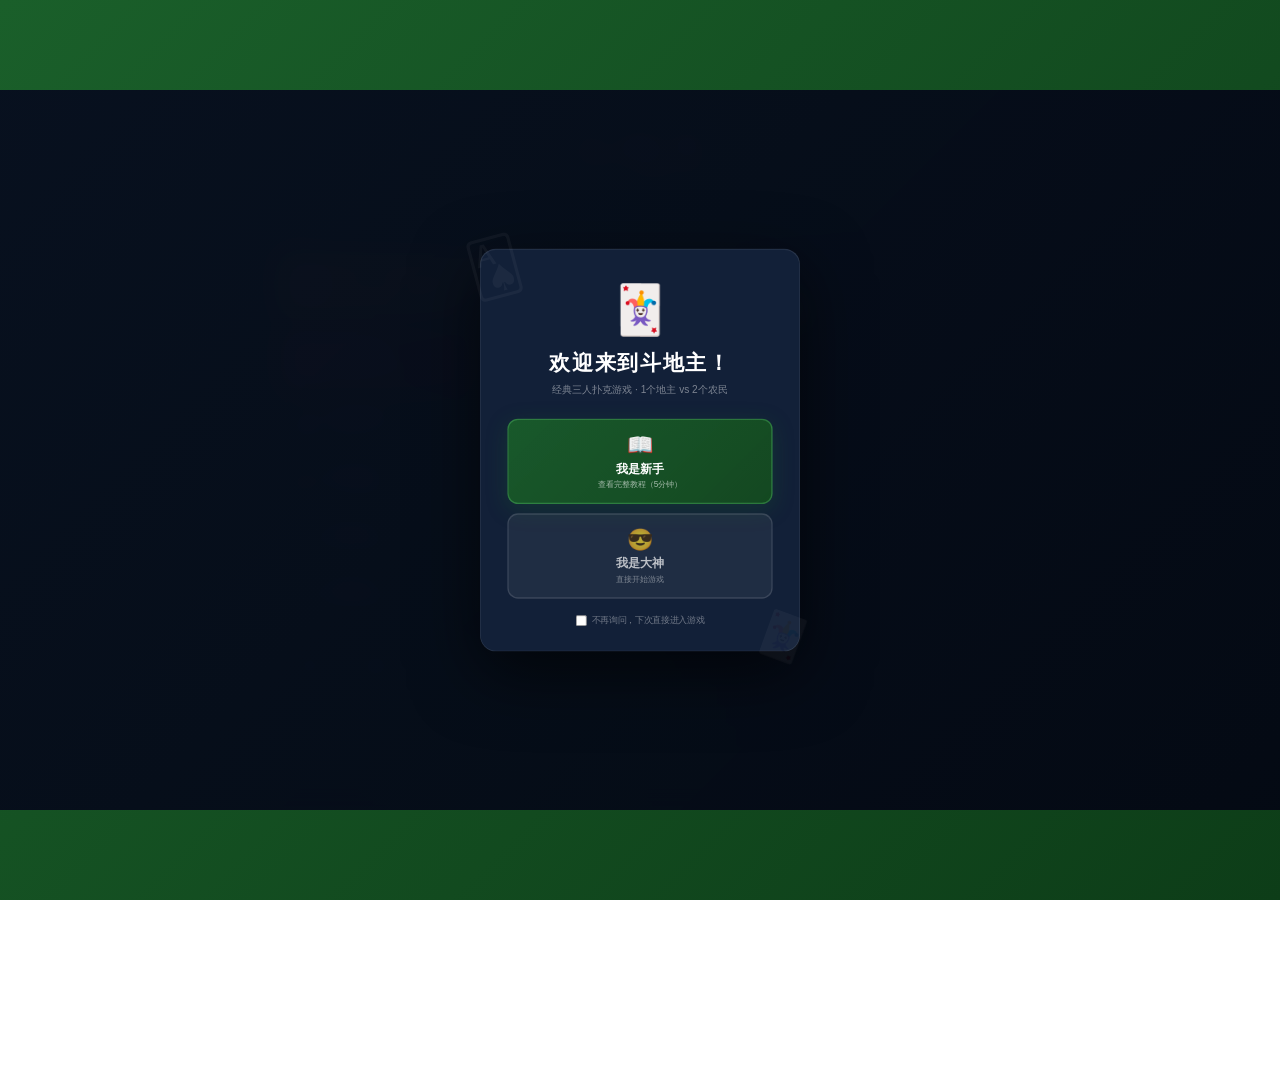
==== commit e6b4d1cb: "feat: 移除麻将; 斗地主掼蛋风格皮肤; 骗子酒馆菜单改横排 - 移除 麻将(4176)（games.json + 目录），APK 更小 - 斗地主：新增 guandan-style.css 掼蛋" ====
--- a/app/src/main/assets/nodejs-project/games/doudizhu/index.html
+++ b/app/src/main/assets/nodejs-project/games/doudizhu/index.html
@@ -12,6 +12,7 @@
     <meta name="apple-mobile-web-app-status-bar-style" content="black-translucent">
   <script type="module" crossorigin src="./assets/main-DZN4uAr-.js"></script>
   <link rel="stylesheet" crossorigin href="./assets/main-DSkBKtHW.css">
+  <link rel="stylesheet" href="./guandan-style.css">
 </head>
 <body data-theme="green">
     <svg class="svg-sprite" aria-hidden="true" focusable="false">
@@ -35,6 +36,7 @@
         <symbol id="icon-volume-off" viewBox="0 0 24 24"><path d="m11 5-5 4H3v6h3l5 4V5ZM16 10l5 5M21 10l-5 5"/></symbol>
         <symbol id="icon-fullscreen" viewBox="0 0 24 24"><path d="M8 3H3v5M16 3h5v5M8 21H3v-5M16 21h5v-5"/></symbol>
         <symbol id="icon-arrow-right" viewBox="0 0 24 24"><path d="M5 12h14M14 7l5 5-5 5"/></symbol>
+        <symbol id="icon-menu" viewBox="0 0 24 24"><path d="M4 7h16M4 12h16M4 17h16"/></symbol>
     </svg>
     <!-- 菜单界面 -->
     <div id="menu-screen" class="screen">
@@ -1151,12 +1153,18 @@
     <!-- 游戏主界面 -->
     <div id="game-screen" class="screen hidden">
         <div class="game-header">
-            <button id="btn-back-menu" class="btn-small">← 返回</button>
+            <button id="gameMenuBtn" class="game-menu-button" type="button" aria-label="菜单" title="菜单" aria-expanded="false">
+                <svg class="ui-icon" aria-hidden="true"><use href="#icon-menu"></use></svg>
+                <span class="menu-label">菜单</span>
+            </button>
             <span id="mode-display">人机对战</span>
-            <div class="header-controls">
-                <button id="btn-pause" class="btn-small" title="暂停" aria-label="暂停游戏"><svg class="ui-icon" aria-hidden="true"><use href="#icon-pause"></use></svg></button>
-                <button id="btn-sound-toggle" class="btn-small" title="关闭音效" aria-label="关闭音效" aria-pressed="true"><svg class="ui-icon" aria-hidden="true"><use href="#icon-volume"></use></svg></button>
-                <button id="btn-fullscreen" class="btn-small" title="全屏" aria-label="切换全屏"><svg class="ui-icon" aria-hidden="true"><use href="#icon-fullscreen"></use></svg></button>
+            <div id="header-actions" class="header-actions" aria-label="顶部菜单">
+                <div class="header-controls">
+                    <button id="btn-back-menu" class="btn-small">← 返回</button>
+                    <button id="btn-pause" class="btn-small" title="暂停" aria-label="暂停游戏"><svg class="ui-icon" aria-hidden="true"><use href="#icon-pause"></use></svg></button>
+                    <button id="btn-sound-toggle" class="btn-small" title="关闭音效" aria-label="关闭音效" aria-pressed="true"><svg class="ui-icon" aria-hidden="true"><use href="#icon-volume"></use></svg></button>
+                    <button id="btn-fullscreen" class="btn-small" title="全屏" aria-label="切换全屏"><svg class="ui-icon" aria-hidden="true"><use href="#icon-fullscreen"></use></svg></button>
+                </div>
             </div>
         </div>
         
@@ -2106,5 +2114,38 @@
         </div>
     </div>
 
+<script>
+(function () {
+  /* ── 悬浮菜单展开（掼蛋式）── */
+  var menuBtn = document.getElementById("gameMenuBtn");
+  var actions = document.getElementById("header-actions");
+  function closeMenu() {
+    if (actions) actions.classList.remove("open");
+    if (menuBtn) menuBtn.setAttribute("aria-expanded", "false");
+  }
+  if (menuBtn && actions) {
+    menuBtn.addEventListener("click", function (e) {
+      e.stopPropagation();
+      var open = actions.classList.toggle("open");
+      menuBtn.setAttribute("aria-expanded", String(open));
+    });
+    document.addEventListener("click", function (e) {
+      if (e.target.closest("#gameMenuBtn") || e.target.closest("#header-actions")) return;
+      closeMenu();
+    });
+    document.addEventListener("keydown", function (e) { if (e.key === "Escape") closeMenu(); });
+  }
+  /* ── 首次点击尝试进入全屏（浏览器需用户手势）── */
+  var fsEl = function () { return document.fullscreenElement || document.webkitFullscreenElement || null; };
+  document.addEventListener("pointerdown", function fh() {
+    if (!fsEl()) {
+      var el = document.documentElement;
+      var enter = el.requestFullscreen || el.webkitRequestFullscreen;
+      if (enter) { try { enter.call(el); } catch (_) {} }
+    }
+    document.removeEventListener("pointerdown", fh);
+  }, { passive: true });
+})();
+</script>
 </body>
 </html>
--- a/app/src/main/assets/nodejs-project/games/doudizhu/guandan-style.css
+++ b/app/src/main/assets/nodejs-project/games/doudizhu/guandan-style.css
@@ -0,0 +1,167 @@
+/* ============================================================
+   Doudizhu · 掼蛋风格皮肤
+   保留斗地主玩法/3人布局，仅把配色、牌面、牌桌、玩家区、按钮、顶栏
+   换成掼蛋（Guandan）的视觉语言。深度墨绿牌桌 + 金色点缀 + 深色底。
+   ============================================================ */
+
+/* 顶栏：掼蛋式悬浮菜单（左上角按钮，点开向下展开下拉）+ 品牌 + 模式 + 全屏 */
+#game-screen .game-header {
+  position: relative;
+  z-index: 60;
+  height: 64px;
+  display: flex;
+  align-items: center;
+  gap: 14px;
+  padding: 0 16px;
+  background: linear-gradient(180deg, rgba(1,13,11,.96), rgba(1,13,11,.82));
+  border-bottom: 1px solid rgba(216,182,106,.16);
+  backdrop-filter: blur(14px);
+}
+#game-screen .game-header #mode-display {
+  color: var(--ddz-gold, #d8b66a);
+  font-size: 13px;
+  letter-spacing: 2px;
+}
+#game-screen .game-header .header-controls { margin-left: auto; }
+
+/* 悬浮菜单按钮（左上角） */
+#game-screen .game-menu-button {
+  display: inline-flex;
+  align-items: center;
+  gap: 7px;
+  height: 38px;
+  padding: 0 15px 0 12px;
+  border: 1px solid rgba(216,182,106,.42);
+  border-radius: 20px;
+  background: rgba(2,23,21,.72);
+  color: #f7f4e8;
+  cursor: pointer;
+  font-size: 13px;
+  letter-spacing: 2px;
+  -webkit-tap-highlight-color: transparent;
+}
+#game-screen .game-menu-button:hover { border-color: #f1d58e; color: #fff; }
+#game-screen .game-menu-button .menu-label { display: inline; }
+
+/* 下拉面板（点菜单展开） */
+#game-screen .header-actions {
+  position: absolute;
+  top: 100%;
+  left: 0;
+  right: 0;
+  z-index: 61;
+  display: none;
+  flex-direction: row;
+  align-items: stretch;
+  gap: 6px;
+  padding: 8px 10px;
+  background: rgba(2,23,21,.96);
+  border-top: 1px solid rgba(216,182,106,.32);
+  box-shadow: 0 12px 32px rgba(0,0,0,.55);
+  overflow-x: auto;
+  -webkit-overflow-scrolling: touch;
+}
+#game-screen .header-actions.open { display: flex; }
+#game-screen .header-actions .header-controls {
+  flex: 0 0 auto;
+  display: flex;
+  flex-direction: row;
+  gap: 6px;
+  margin: 0 auto;
+}
+#game-screen .header-actions .btn-small {
+  flex: 0 0 auto;
+  height: 44px;
+  width: auto;
+  padding: 0 14px;
+  border-radius: 10px;
+  display: inline-flex;
+  align-items: center;
+  justify-content: center;
+  gap: 6px;
+  color: #e2cfb3;
+  border-color: transparent;
+  background: rgba(255,255,255,.045);
+  font-size: 13px;
+}
+#game-screen .header-actions .btn-small:hover { background: rgba(255,255,255,.1); }
+
+/* ===== 全局牌桌底色（掼蛋：深墨绿 felt + 深色径向） ===== */
+#game-screen {
+  background:
+    radial-gradient(circle at 50% 0%, rgba(43,105,88,.3), transparent 34%),
+    linear-gradient(145deg, #071815, #020a09 72%) !important;
+}
+#ddz-table {
+  background: radial-gradient(ellipse at 50% 46%, #0b4439 0%, #062e29 62%, #041f1b 100%) !important;
+  border: 1px solid rgba(216,182,106,.18);
+  box-shadow: 0 30px 80px rgba(0,0,0,.5), inset 0 0 120px rgba(0,0,0,.35);
+  border-radius: 48% 52% 50% 50% !important;
+}
+#ddz-table .table-aura { opacity: .5; filter: saturate(.9); }
+
+/* ===== 牌面（掼蛋：白底、红/黑花色、圆角、柔和阴影） ===== */
+#ddz-table .card {
+  background: #f5f0df !important;
+  border: 1px solid #ffffff !important;
+  border-radius: 9px !important;
+  box-shadow: 0 6px 14px rgba(0,0,0,.28) !important;
+  color: #1b1d19 !important;
+}
+#ddz-table .card .card-suit-red { color: #a52c2a !important; }
+#ddz-table .card .card-suit-black { color: #1b1d19 !important; }
+#ddz-table .card-back {
+  background: linear-gradient(145deg, #134a3e, #0a2f28) !important;
+  border: 1px solid rgba(216,182,106,.35) !important;
+  border-radius: 9px !important;
+}
+#ddz-table .card-back-inner { border-color: rgba(216,182,106,.28) !important; }
+
+/* ===== 玩家区（掼蛋：彩色渐变头像 + 名称 + 张数 + 回合提示） ===== */
+#ddz-table .player-avatar {
+  box-shadow: 0 8px 22px rgba(0,0,0,.35) !important;
+  border: 2px solid rgba(255,255,255,.28) !important;
+}
+#ddz-table .player-name { color: #f7f4e8 !important; }
+#ddz-table .player-role { color: rgba(236,245,239,.62) !important; }
+#ddz-table .card-count { color: rgba(236,245,239,.62) !important; }
+#ddz-table .player-badge {
+  background: linear-gradient(145deg, #f1d58e, #a77933) !important;
+  color: #193629 !important;
+}
+
+/* ===== 出牌区 / 叫分按钮（掼蛋：圆角 + 金色/绿强调） ===== */
+#ddz-table #call-controls button,
+#ddz-table #play-controls button {
+  border-radius: 12px !important;
+  font-weight: 700;
+  letter-spacing: 1px;
+}
+#call-controls button:not(.btn-auto),
+#play-controls button:not(.btn-auto) {
+  color: #f7f4e8;
+  border: 1px solid rgba(216,182,106,.34);
+  background: linear-gradient(135deg, rgba(216,182,106,.18), rgba(12,61,51,.84));
+}
+#call-controls button:not(.btn-auto):hover,
+#play-controls button:not(.btn-auto):hover { border-color: #f1d58e; filter: brightness(1.1); }
+#ddz-table #controls-area .btn-auto {
+  border-radius: 12px !important;
+  background: rgba(216,182,106,.16) !important;
+  border: 1px solid rgba(216,182,106,.3) !important;
+  color: #f1d58e !important;
+}
+
+/* ===== 记牌器/历史侧栏面板 ===== */
+#side-panels .btn-panel-toggle {
+  border-radius: 10px !important;
+  background: rgba(2,23,21,.72) !important;
+  border: 1px solid rgba(216,182,106,.22) !important;
+  color: #e2cfb3 !important;
+}
+#side-panels .side-panel {
+  background: rgba(2,23,21,.92) !important;
+  border: 1px solid rgba(216,182,106,.22) !important;
+  border-radius: 12px !important;
+  color: #e2cfb3;
+}
